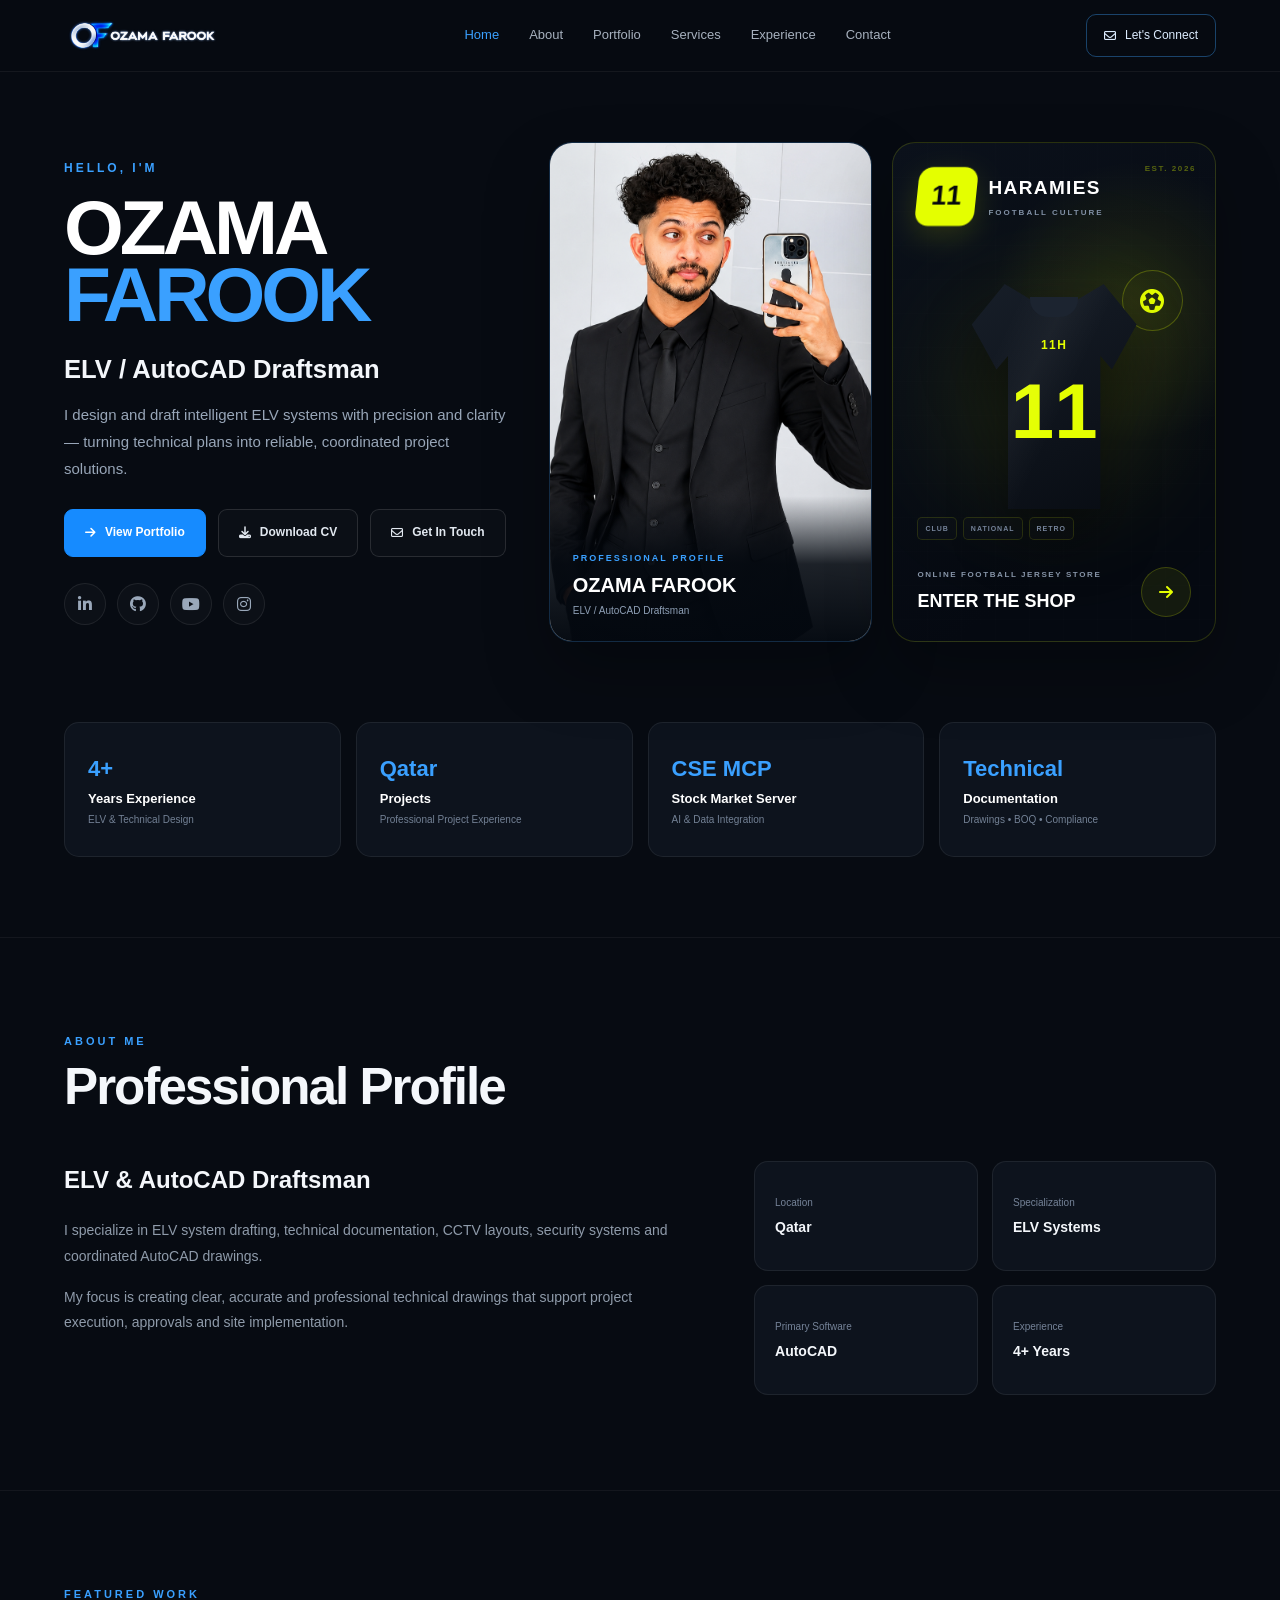
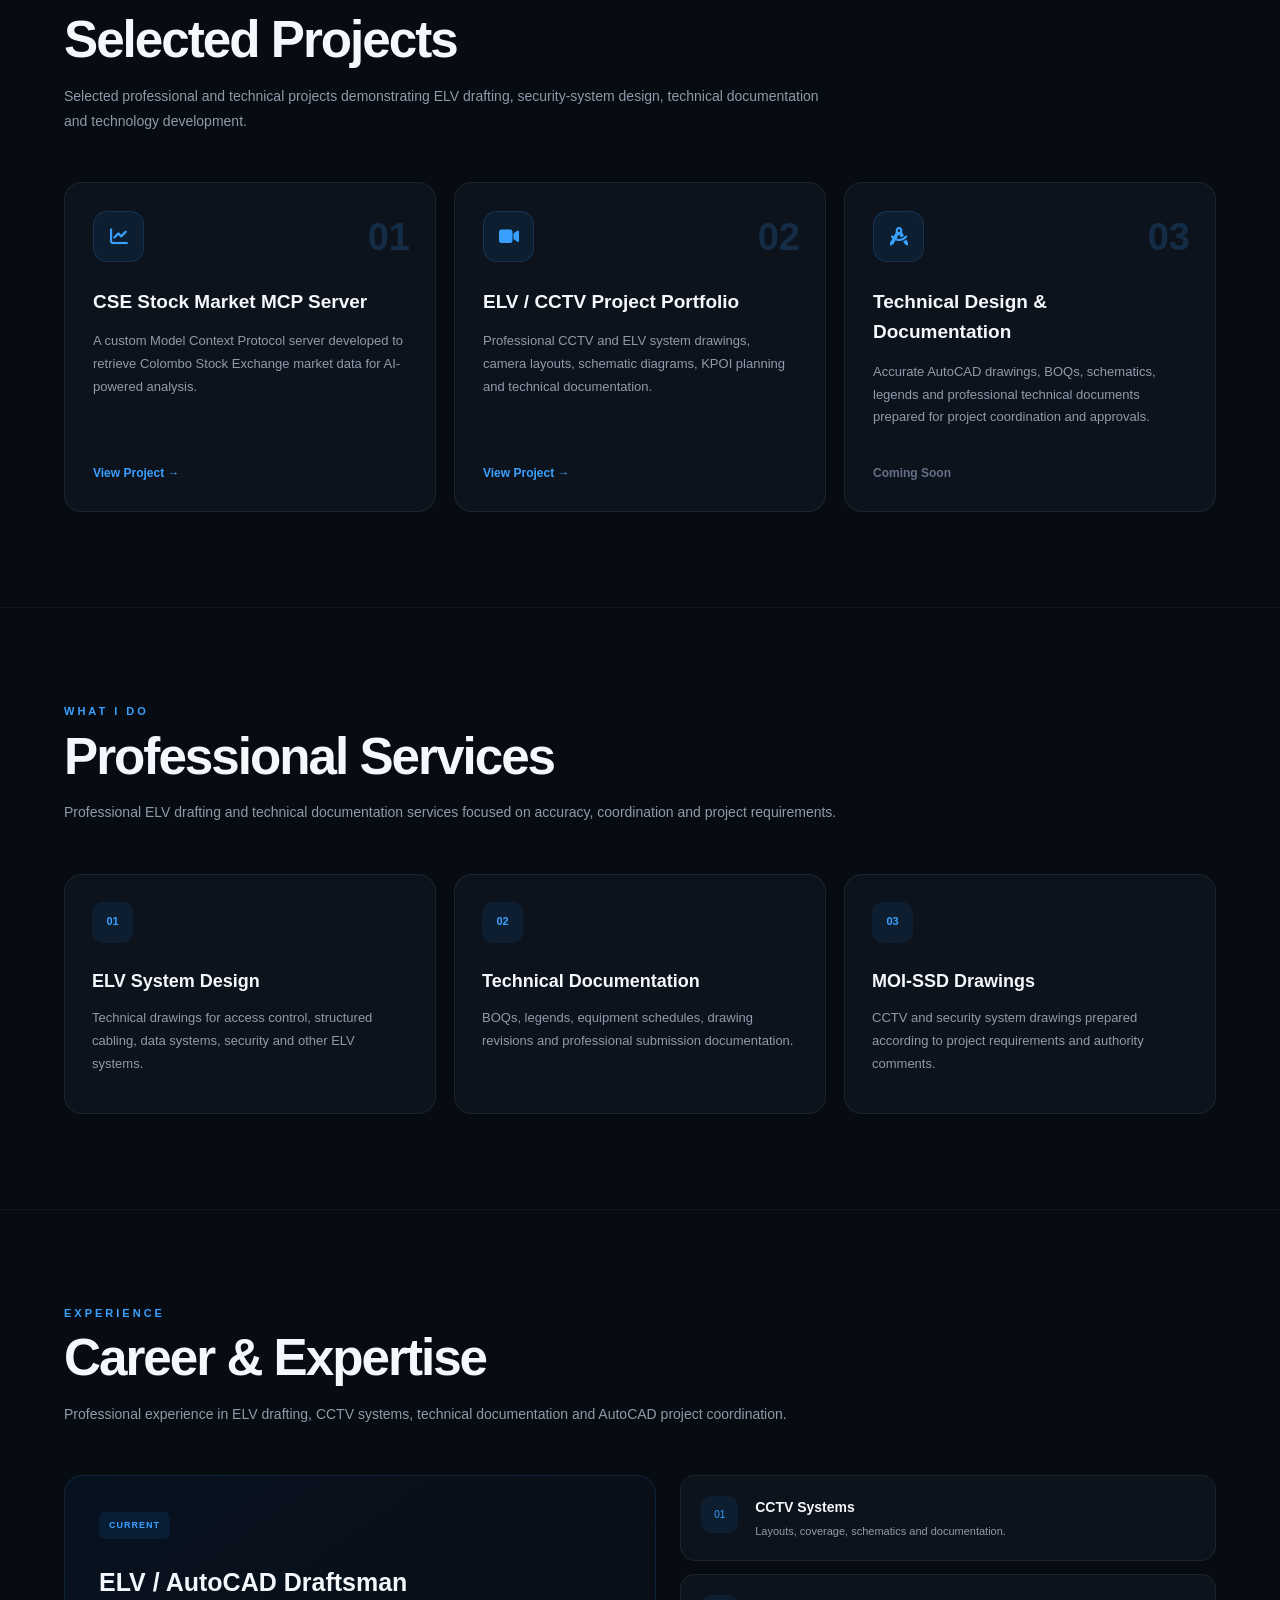
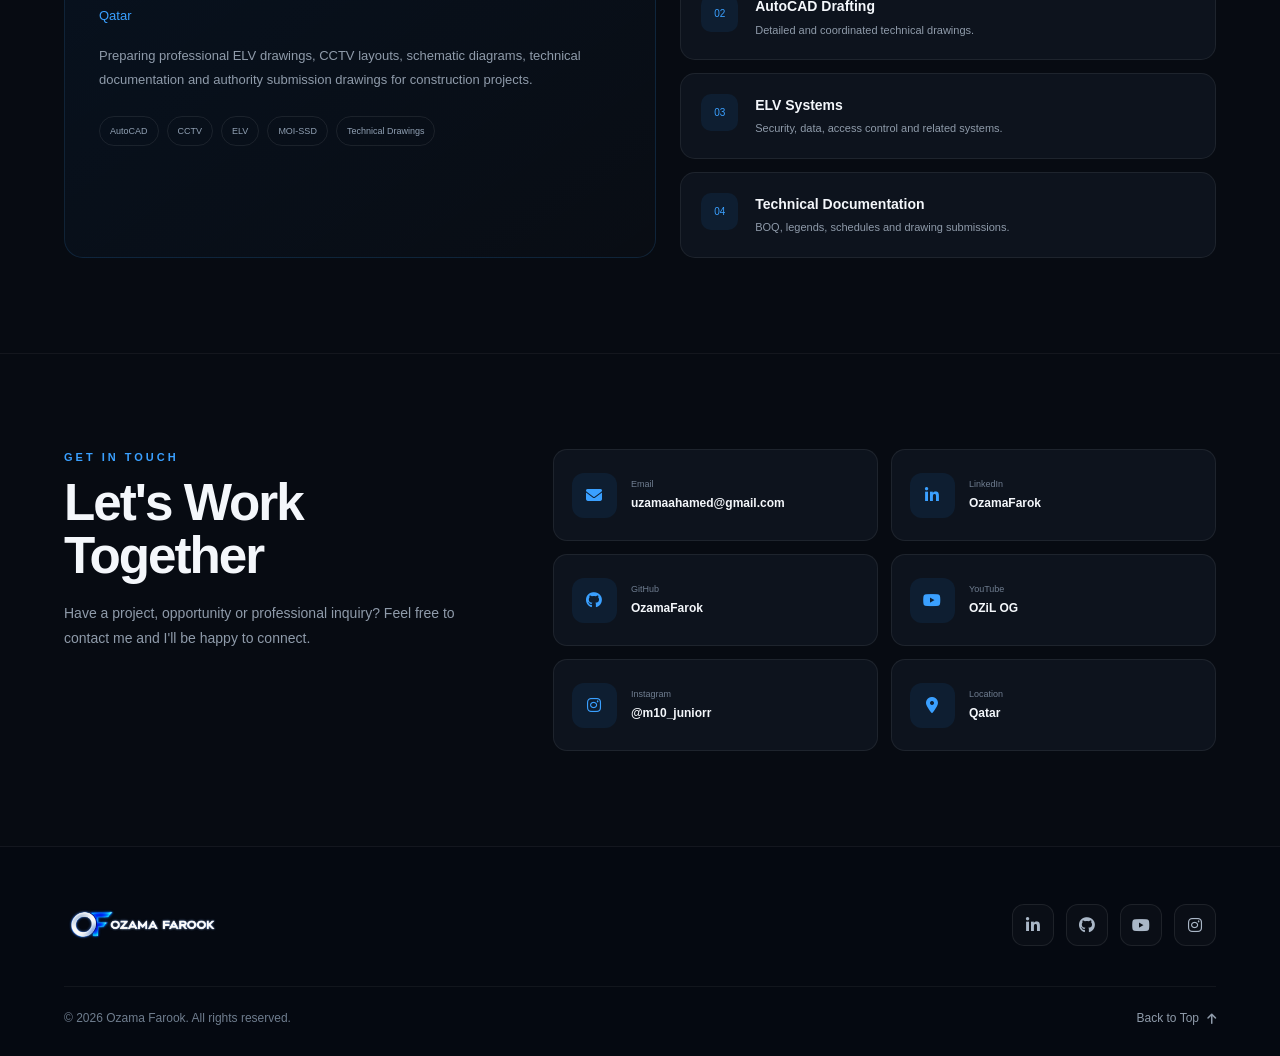
==== index.html @ 7bb88e1c "Update site URL to root domain" ====
<!DOCTYPE html>
<html lang="en">

<head>

    <!-- =====================================================
         BASIC PAGE SETTINGS
         ===================================================== -->

    <meta charset="UTF-8">

    <meta
        name="viewport"
        content="width=device-width, initial-scale=1.0"
    >

    <title>Ozama Farook | ELV & AutoCAD Draftsman</title>


    <!-- =====================================================
         SEO
         ===================================================== -->

    <meta
        name="description"
        content="Official portfolio of Ozama Farook, ELV and AutoCAD Draftsman specializing in ELV systems, CCTV, MOI-SSD drawings, technical drawings, security systems and project documentation."
    >

    <meta
        name="author"
        content="Ozama Farook"
    >

    <meta
        name="robots"
        content="index, follow"
    >

    <meta
        name="theme-color"
        content="#070b12"
    >

    <link
        rel="canonical"
        href="https://ozamafarook.github.io/"
    >


    <!-- =====================================================
         FAVICON
         ===================================================== -->

    <link
        rel="icon"
        type="image/png"
        href="images/ozama-logo.png"
    >


    <!-- =====================================================
         OPEN GRAPH / SOCIAL PREVIEW
         ===================================================== -->

    <meta
        property="og:title"
        content="Ozama Farook | ELV & AutoCAD Draftsman"
    >

    <meta
        property="og:description"
        content="Professional portfolio featuring ELV systems, CCTV, AutoCAD drafting, MOI-SSD drawings, technical documentation and technology projects."
    >

    <meta
        property="og:type"
        content="profile"
    >

    <meta
        property="og:url"
        content="https://ozamafarook.github.io/"
    >

    <meta
        property="og:image"
        content="https://ozamafarook.github.io/images/ozama-profile.png"
    >

    <meta
        property="og:image:alt"
        content="Ozama Farook professional portfolio"
    >

    <meta
        property="og:site_name"
        content="Ozama Farook"
    >

    <meta
        property="og:locale"
        content="en_US"
    >


    <!-- =====================================================
         X / TWITTER PREVIEW
         ===================================================== -->

    <meta
        name="twitter:card"
        content="summary_large_image"
    >

    <meta
        name="twitter:title"
        content="Ozama Farook | ELV & AutoCAD Draftsman"
    >

    <meta
        name="twitter:description"
        content="ELV systems, CCTV, AutoCAD drafting, MOI-SSD drawings, technical documentation and technology projects."
    >

    <meta
        name="twitter:image"
        content="https://ozamafarook.github.io/images/ozama-profile.png"
    >

    <meta
        name="twitter:image:alt"
        content="Ozama Farook professional portfolio"
    >


    <!-- =====================================================
         GOOGLE STRUCTURED DATA
         ===================================================== -->

    <script type="application/ld+json">
    {
        "@context": "https://schema.org",
        "@type": "ProfilePage",
        "@id": "https://ozamafarook.github.io/#profilepage",
        "url": "https://ozamafarook.github.io/",
        "name": "Ozama Farook | ELV & AutoCAD Draftsman",
        "description": "Official professional portfolio of Ozama Farook, an ELV and AutoCAD Draftsman specializing in CCTV systems, ELV drawings, MOI-SSD drawings and technical documentation.",
        "mainEntity": {
            "@type": "Person",
            "@id": "https://ozamafarook.github.io/#ozama-farook",
            "name": "Ozama Farook",
            "url": "https://ozamafarook.github.io/",
            "image": "https://ozamafarook.github.io/images/ozama-profile.png",
            "jobTitle": "ELV / AutoCAD Draftsman",
            "description": "ELV and AutoCAD Draftsman specializing in CCTV systems, ELV drawings, MOI-SSD drawings, AutoCAD drafting and technical documentation.",
            "knowsAbout": [
                "AutoCAD",
                "ELV Systems",
                "CCTV Systems",
                "MOI-SSD Drawings",
                "Technical Documentation",
                "Security System Design",
                "Technical Drawings",
                "BOQ Documentation"
            ],
            "sameAs": [
                "https://www.linkedin.com/in/OzamaFarok",
                "https://github.com/OzamaFarok",
                "https://youtube.com/@m10juniorr",
                "https://www.instagram.com/m10_juniorr/"
            ]
        }
    }
    </script>


    <!-- =====================================================
         FONT AWESOME
         ===================================================== -->

    <link
        rel="stylesheet"
        href="https://cdnjs.cloudflare.com/ajax/libs/font-awesome/6.5.2/css/all.min.css"
    >


    <!-- =====================================================
         MAIN CSS
         ===================================================== -->

    <link
        rel="stylesheet"
        href="style.css"
    >

</head>


<body>


    <!-- =====================================================
         HEADER
         ===================================================== -->

    <header class="header">


        <a
            href="#home"
            class="logo"
            aria-label="Ozama Farook Home"
        >

            <img
                src="images/ozama-logo.png"
                alt="Ozama Farook Logo"
                class="main-logo-image"
            >

        </a>



        <nav
            class="navbar"
            id="navbar"
        >

            <a href="#home">
                Home
            </a>

            <a href="#about">
                About
            </a>

            <a href="#portfolio">
                Portfolio
            </a>

            <a href="#services">
                Services
            </a>

            <a href="#experience">
                Experience
            </a>

            <a href="#contact">
                Contact
            </a>

        </nav>



        <div class="header-actions">


            <a
                href="#contact"
                class="connect-btn"
            >

                <i class="fa-regular fa-envelope"></i>

                Let's Connect

            </a>


            <button
                class="menu-toggle"
                id="menuToggle"
                type="button"
                aria-label="Open Menu"
            >

                <i class="fa-solid fa-bars"></i>

            </button>


        </div>


    </header>



    <!-- =====================================================
         MAIN
         ===================================================== -->

    <main>


        <!-- =====================================================
             HERO
             ===================================================== -->

        <section
            class="hero"
            id="home"
        >


            <div class="hero-content">


                <p class="hero-label">
                    HELLO, I'M
                </p>


                <h1>

                    <span class="first-name">
                        OZAMA
                    </span>

                    <span class="last-name">
                        FAROOK
                    </span>

                </h1>


                <h2>
                    ELV / AutoCAD Draftsman
                </h2>


                <p class="hero-description">

                    I design and draft intelligent ELV systems with
                    precision and clarity — turning technical plans
                    into reliable, coordinated project solutions.

                </p>



                <div class="hero-buttons">


                    <a
                        href="#portfolio"
                        class="primary-btn"
                    >

                        <i class="fa-solid fa-arrow-right"></i>

                        View Portfolio

                    </a>


                    <a
                        href="documents/Ozama-Farook-CV.pdf"
                        class="secondary-btn"
                        download="Ozama-Farook-CV.pdf"
                    >

                        <i class="fa-solid fa-download"></i>

                        Download CV

                    </a>


                    <a
                        href="mailto:uzamaahamed@gmail.com"
                        class="secondary-btn"
                    >

                        <i class="fa-regular fa-envelope"></i>

                        Get In Touch

                    </a>


                </div>



                <div class="social-links">


                    <a
                        href="https://www.linkedin.com/in/OzamaFarok"
                        target="_blank"
                        rel="noopener noreferrer"
                        aria-label="LinkedIn"
                        title="LinkedIn"
                    >

                        <i class="fa-brands fa-linkedin-in"></i>

                    </a>


                    <a
                        href="https://github.com/OzamaFarok"
                        target="_blank"
                        rel="noopener noreferrer"
                        aria-label="GitHub"
                        title="GitHub"
                    >

                        <i class="fa-brands fa-github"></i>

                    </a>


                    <a
                        href="https://youtube.com/@m10juniorr"
                        target="_blank"
                        rel="noopener noreferrer"
                        aria-label="YouTube"
                        title="YouTube"
                    >

                        <i class="fa-brands fa-youtube"></i>

                    </a>


                    <a
                        href="https://www.instagram.com/m10_juniorr/"
                        target="_blank"
                        rel="noopener noreferrer"
                        aria-label="Instagram"
                        title="Instagram"
                    >

                        <i class="fa-brands fa-instagram"></i>

                    </a>


                </div>


            </div>



            <!-- =================================================
                 HERO RIGHT
                 ================================================= -->

            <div class="hero-visual">


                <div class="hero-visual-grid">


                    <!-- ================= PROFILE ================= -->

                    <div class="hero-feature-card profile-feature-card">


                        <div class="hero-image">

                            <img
                                src="images/ozama-profile.png"
                                alt="Ozama Farook - ELV and AutoCAD Draftsman"
                            >

                        </div>


                        <div class="profile-overlay">


                            <span>
                                PROFESSIONAL PROFILE
                            </span>


                            <strong>
                                OZAMA FAROOK
                            </strong>


                            <small>
                                ELV / AutoCAD Draftsman
                            </small>


                        </div>


                    </div>



                    <!-- ================= 11 HARAMIES ================= -->

                    <a
                        href="11-haramies/index.html"
                        class="hero-feature-card shop-feature-card"
                        aria-label="Enter 11 HARAMIES Online Jersey Shop"
                    >


                        <div class="shop-grid-pattern"></div>


                        <div class="shop-corner-text">
                            EST. 2026
                        </div>



                        <div class="shop-card-top">


                            <div class="shop-logo-box">
                                11
                            </div>


                            <div class="shop-brand-name">


                                <strong>
                                    HARAMIES
                                </strong>


                                <small>
                                    FOOTBALL CULTURE
                                </small>


                            </div>


                        </div>



                        <div class="shop-artwork">


                            <div class="shop-glow"></div>


                            <div class="football-orbit">

                                <i class="fa-solid fa-futbol"></i>

                            </div>



                            <div class="shop-jersey-art">


                                <div class="shop-jersey-neck"></div>


                                <div class="shop-jersey-body">


                                    <span class="shop-shirt-brand">
                                        11H
                                    </span>


                                    <strong>
                                        11
                                    </strong>


                                </div>


                            </div>



                            <div class="shop-art-text">


                                <span>
                                    CLUB
                                </span>


                                <span>
                                    NATIONAL
                                </span>


                                <span>
                                    RETRO
                                </span>


                            </div>


                        </div>



                        <div class="shop-card-bottom">


                            <div>


                                <span>
                                    ONLINE FOOTBALL JERSEY STORE
                                </span>


                                <strong>
                                    ENTER THE SHOP
                                </strong>


                            </div>



                            <div class="shop-arrow">

                                <i class="fa-solid fa-arrow-right"></i>

                            </div>


                        </div>


                    </a>


                </div>


            </div>


        </section>



        <!-- =====================================================
             HIGHLIGHTS
             ===================================================== -->

        <section class="highlights">


            <div class="highlight-card">

                <strong>
                    4+
                </strong>

                <span>
                    Years Experience
                </span>

                <small>
                    ELV & Technical Design
                </small>

            </div>



            <div class="highlight-card">

                <strong>
                    Qatar
                </strong>

                <span>
                    Projects
                </span>

                <small>
                    Professional Project Experience
                </small>

            </div>



            <div class="highlight-card">

                <strong>
                    CSE MCP
                </strong>

                <span>
                    Stock Market Server
                </span>

                <small>
                    AI & Data Integration
                </small>

            </div>



            <div class="highlight-card">

                <strong>
                    Technical
                </strong>

                <span>
                    Documentation
                </span>

                <small>
                    Drawings • BOQ • Compliance
                </small>

            </div>


        </section>



        <!-- =====================================================
             ABOUT
             ===================================================== -->

        <section
            class="section about-section"
            id="about"
        >


            <div class="section-heading">


                <p class="section-label">
                    ABOUT ME
                </p>


                <h2>
                    Professional Profile
                </h2>


            </div>



            <div class="about-grid">


                <div class="about-text">


                    <h3>
                        ELV & AutoCAD Draftsman
                    </h3>


                    <p>

                        I specialize in ELV system drafting,
                        technical documentation, CCTV layouts,
                        security systems and coordinated AutoCAD drawings.

                    </p>


                    <p>

                        My focus is creating clear, accurate and
                        professional technical drawings that support
                        project execution, approvals and site implementation.

                    </p>


                </div>



                <div class="about-details">


                    <div class="about-item">

                        <span>
                            Location
                        </span>

                        <strong>
                            Qatar
                        </strong>

                    </div>



                    <div class="about-item">

                        <span>
                            Specialization
                        </span>

                        <strong>
                            ELV Systems
                        </strong>

                    </div>



                    <div class="about-item">

                        <span>
                            Primary Software
                        </span>

                        <strong>
                            AutoCAD
                        </strong>

                    </div>



                    <div class="about-item">

                        <span>
                            Experience
                        </span>

                        <strong>
                            4+ Years
                        </strong>

                    </div>


                </div>


            </div>


        </section>



        <!-- =====================================================
             PORTFOLIO
             ===================================================== -->

        <section
            class="section portfolio-section"
            id="portfolio"
        >


            <div class="section-heading">


                <p class="section-label">
                    FEATURED WORK
                </p>


                <h2>
                    Selected Projects
                </h2>


                <p class="section-description">

                    Selected professional and technical projects
                    demonstrating ELV drafting, security-system design,
                    technical documentation and technology development.

                </p>


            </div>



            <div class="project-grid">


                <!-- ================= PROJECT 01 ================= -->

                <article class="project-card">


                    <div class="project-number">
                        01
                    </div>


                    <div class="project-icon">

                        <i class="fa-solid fa-chart-line"></i>

                    </div>


                    <h3>
                        CSE Stock Market MCP Server
                    </h3>


                    <p>

                        A custom Model Context Protocol server
                        developed to retrieve Colombo Stock Exchange
                        market data for AI-powered analysis.

                    </p>


                    <a
                        href="projects/cse-mcp.html"
                        class="project-link"
                    >

                        View Project →

                    </a>


                </article>



                <!-- ================= PROJECT 02 ================= -->

                <article class="project-card">


                    <div class="project-number">
                        02
                    </div>


                    <div class="project-icon">

                        <i class="fa-solid fa-video"></i>

                    </div>


                    <h3>
                        ELV / CCTV Project Portfolio
                    </h3>


                    <p>

                        Professional CCTV and ELV system drawings,
                        camera layouts, schematic diagrams,
                        KPOI planning and technical documentation.

                    </p>


                    <a
                        href="projects/elv-cctv.html"
                        class="project-link"
                    >

                        View Project →

                    </a>


                </article>



                <!-- ================= PROJECT 03 ================= -->

                <article class="project-card">


                    <div class="project-number">
                        03
                    </div>


                    <div class="project-icon">

                        <i class="fa-solid fa-compass-drafting"></i>

                    </div>


                    <h3>
                        Technical Design & Documentation
                    </h3>


                    <p>

                        Accurate AutoCAD drawings, BOQs, schematics,
                        legends and professional technical documents
                        prepared for project coordination and approvals.

                    </p>


                    <span
                        class="project-link project-link-disabled"
                    >

                        Coming Soon

                    </span>


                </article>


            </div>


        </section>



        <!-- =====================================================
             SERVICES
             ===================================================== -->

        <section
            class="section services-section"
            id="services"
        >


            <div class="section-heading">


                <p class="section-label">
                    WHAT I DO
                </p>


                <h2>
                    Professional Services
                </h2>


                <p class="section-description">

                    Professional ELV drafting and technical documentation
                    services focused on accuracy, coordination and
                    project requirements.

                </p>


            </div>



            <div class="services-grid">


                <div class="service-card">


                    <div class="service-number">
                        01
                    </div>


                    <h3>
                        ELV System Design
                    </h3>


                    <p>

                        Technical drawings for access control,
                        structured cabling, data systems,
                        security and other ELV systems.

                    </p>


                </div>



                <div class="service-card">


                    <div class="service-number">
                        02
                    </div>


                    <h3>
                        Technical Documentation
                    </h3>


                    <p>

                        BOQs, legends, equipment schedules,
                        drawing revisions and professional
                        submission documentation.

                    </p>


                </div>



                <div class="service-card">


                    <div class="service-number">
                        03
                    </div>


                    <h3>
                        MOI-SSD Drawings
                    </h3>


                    <p>

                        CCTV and security system drawings prepared
                        according to project requirements and
                        authority comments.

                    </p>


                </div>


            </div>


        </section>



        <!-- =====================================================
             EXPERIENCE
             ===================================================== -->

        <section
            class="section experience-section"
            id="experience"
        >


            <div class="section-heading">


                <p class="section-label">
                    EXPERIENCE
                </p>


                <h2>
                    Career & Expertise
                </h2>


                <p class="section-description">

                    Professional experience in ELV drafting,
                    CCTV systems, technical documentation
                    and AutoCAD project coordination.

                </p>


            </div>



            <div class="experience-grid">


                <div class="experience-main">


                    <div class="experience-card">


                        <span class="experience-year">
                            CURRENT
                        </span>


                        <h3>
                            ELV / AutoCAD Draftsman
                        </h3>


                        <h4>
                            Qatar
                        </h4>


                        <p>

                            Preparing professional ELV drawings,
                            CCTV layouts, schematic diagrams,
                            technical documentation and authority
                            submission drawings for construction projects.

                        </p>



                        <div class="experience-tags">


                            <span>
                                AutoCAD
                            </span>


                            <span>
                                CCTV
                            </span>


                            <span>
                                ELV
                            </span>


                            <span>
                                MOI-SSD
                            </span>


                            <span>
                                Technical Drawings
                            </span>


                        </div>


                    </div>


                </div>



                <div class="expertise-panel">


                    <div class="expertise-item">


                        <span>
                            01
                        </span>


                        <div>


                            <h3>
                                CCTV Systems
                            </h3>


                            <p>
                                Layouts, coverage, schematics and documentation.
                            </p>


                        </div>


                    </div>



                    <div class="expertise-item">


                        <span>
                            02
                        </span>


                        <div>


                            <h3>
                                AutoCAD Drafting
                            </h3>


                            <p>
                                Detailed and coordinated technical drawings.
                            </p>


                        </div>


                    </div>



                    <div class="expertise-item">


                        <span>
                            03
                        </span>


                        <div>


                            <h3>
                                ELV Systems
                            </h3>


                            <p>
                                Security, data, access control and related systems.
                            </p>


                        </div>


                    </div>



                    <div class="expertise-item">


                        <span>
                            04
                        </span>


                        <div>


                            <h3>
                                Technical Documentation
                            </h3>


                            <p>
                                BOQ, legends, schedules and drawing submissions.
                            </p>


                        </div>


                    </div>


                </div>


            </div>


        </section>



        <!-- =====================================================
             CONTACT
             ===================================================== -->

        <section
            class="section contact-section"
            id="contact"
        >


            <div class="contact-wrap">


                <div class="contact-text">


                    <p class="section-label">
                        GET IN TOUCH
                    </p>


                    <h2>
                        Let's Work Together
                    </h2>


                    <p>

                        Have a project, opportunity or professional inquiry?
                        Feel free to contact me and I'll be happy to connect.

                    </p>


                </div>



                <div class="contact-cards">


                    <!-- EMAIL -->

                    <a
                        href="mailto:uzamaahamed@gmail.com"
                        class="contact-card"
                    >


                        <div class="contact-icon">

                            <i class="fa-solid fa-envelope"></i>

                        </div>


                        <div class="contact-info">


                            <span>
                                Email
                            </span>


                            <strong>
                                uzamaahamed@gmail.com
                            </strong>


                        </div>


                    </a>



                    <!-- LINKEDIN -->

                    <a
                        href="https://www.linkedin.com/in/OzamaFarok"
                        target="_blank"
                        rel="noopener noreferrer"
                        class="contact-card"
                    >


                        <div class="contact-icon">

                            <i class="fa-brands fa-linkedin-in"></i>

                        </div>


                        <div class="contact-info">


                            <span>
                                LinkedIn
                            </span>


                            <strong>
                                OzamaFarok
                            </strong>


                        </div>


                    </a>



                    <!-- GITHUB -->

                    <a
                        href="https://github.com/OzamaFarok"
                        target="_blank"
                        rel="noopener noreferrer"
                        class="contact-card"
                    >


                        <div class="contact-icon">

                            <i class="fa-brands fa-github"></i>

                        </div>


                        <div class="contact-info">


                            <span>
                                GitHub
                            </span>


                            <strong>
                                OzamaFarok
                            </strong>


                        </div>


                    </a>



                    <!-- YOUTUBE -->

                    <a
                        href="https://youtube.com/@m10juniorr"
                        target="_blank"
                        rel="noopener noreferrer"
                        class="contact-card"
                    >


                        <div class="contact-icon">

                            <i class="fa-brands fa-youtube"></i>

                        </div>


                        <div class="contact-info">


                            <span>
                                YouTube
                            </span>


                            <strong>
                                OZiL OG
                            </strong>


                        </div>


                    </a>



                    <!-- INSTAGRAM -->

                    <a
                        href="https://www.instagram.com/m10_juniorr/"
                        target="_blank"
                        rel="noopener noreferrer"
                        class="contact-card"
                    >


                        <div class="contact-icon">

                            <i class="fa-brands fa-instagram"></i>

                        </div>


                        <div class="contact-info">


                            <span>
                                Instagram
                            </span>


                            <strong>
                                @m10_juniorr
                            </strong>


                        </div>


                    </a>



                    <!-- LOCATION -->

                    <div class="contact-card">


                        <div class="contact-icon">

                            <i class="fa-solid fa-location-dot"></i>

                        </div>


                        <div class="contact-info">


                            <span>
                                Location
                            </span>


                            <strong>
                                Qatar
                            </strong>


                        </div>


                    </div>


                </div>


            </div>


        </section>


    </main>



    <!-- =====================================================
         FOOTER
         ===================================================== -->

    <footer class="footer">


        <div class="footer-container">


            <a
                href="#home"
                class="footer-logo"
                aria-label="Ozama Farook Home"
            >

                <img
                    src="images/ozama-logo.png"
                    alt="Ozama Farook Logo"
                    class="footer-logo-image"
                >

            </a>



            <div class="footer-socials">


                <a
                    href="https://www.linkedin.com/in/OzamaFarok"
                    target="_blank"
                    rel="noopener noreferrer"
                    aria-label="LinkedIn"
                >

                    <i class="fa-brands fa-linkedin-in"></i>

                </a>


                <a
                    href="https://github.com/OzamaFarok"
                    target="_blank"
                    rel="noopener noreferrer"
                    aria-label="GitHub"
                >

                    <i class="fa-brands fa-github"></i>

                </a>


                <a
                    href="https://youtube.com/@m10juniorr"
                    target="_blank"
                    rel="noopener noreferrer"
                    aria-label="YouTube"
                >

                    <i class="fa-brands fa-youtube"></i>

                </a>


                <a
                    href="https://www.instagram.com/m10_juniorr/"
                    target="_blank"
                    rel="noopener noreferrer"
                    aria-label="Instagram"
                >

                    <i class="fa-brands fa-instagram"></i>

                </a>


            </div>


        </div>



        <div class="footer-bottom">


            <p>
                © 2026 Ozama Farook. All rights reserved.
            </p>


            <a href="#home">

                Back to Top

                <i class="fa-solid fa-arrow-up"></i>

            </a>


        </div>


    </footer>



    <!-- =====================================================
         JAVASCRIPT
         ===================================================== -->

    <script src="script.js"></script>


</body>

</html>
---- style.css ----
/* =========================================================
   OZAMA FAROOK
   PROFESSIONAL PORTFOLIO
   FINAL POLISHED STYLESHEET
   ========================================================= */


/* ================= ROOT ================= */

:root {
    --bg-main: #070b12;
    --bg-secondary: #090e16;
    --bg-card: #0d131d;

    --blue: #168bff;
    --blue-light: #3aa0ff;
    --blue-soft: rgba(22, 139, 255, 0.10);

    --white: #ffffff;

    --text-main: #f4f7fb;
    --text-muted: #8f9baa;
    --text-soft: #7f8c9c;

    --border: rgba(255, 255, 255, 0.07);
    --border-blue: rgba(58, 160, 255, 0.28);

    --page-padding: clamp(24px, 5vw, 90px);

    --max-width: 1600px;
}


/* ================= RESET ================= */

* {
    margin: 0;
    padding: 0;
    box-sizing: border-box;
}

html {
    scroll-behavior: smooth;
}

body {
    margin: 0;

    overflow-x: hidden;

    background: var(--bg-main);

    color: var(--text-main);

    font-family:
        Arial,
        Helvetica,
        sans-serif;

    line-height: 1.6;
}

a {
    color: inherit;
    text-decoration: none;
}

button {
    font: inherit;
}


/* =========================================================
   HEADER
   ========================================================= */

.header {
    width: 100%;
    min-height: 72px;

    padding:
        0
        var(--page-padding);

    position: sticky;
    top: 0;

    z-index: 1000;

    display: flex;
    align-items: center;
    justify-content: space-between;

    gap: 30px;

    background:
        rgba(7, 11, 18, 0.96);

    backdrop-filter:
        blur(14px);

    border-bottom:
        1px solid
        rgba(255, 255, 255, 0.06);
}


/* =========================================================
   PERSONAL LOGO
   ========================================================= */

.logo {
    display: flex;
    align-items: center;

    flex-shrink: 0;
}

.main-logo-image {
    width: 205px;
    height: 52px;

    display: block;

    object-fit: contain;
    object-position: left center;
}


/* ================= NAVIGATION ================= */

.navbar {
    display: flex;
    align-items: center;

    gap: 30px;
}

.navbar a {
    color: #a7b1bf;

    font-size: 13px;
    font-weight: 500;

    transition: 0.25s ease;
}

.navbar a:hover {
    color: var(--blue-light);
}


/* ================= HEADER ACTIONS ================= */

.header-actions {
    display: flex;
    align-items: center;

    gap: 12px;
}

.connect-btn {
    min-height: 43px;

    padding:
        0
        17px;

    display: inline-flex;
    align-items: center;
    justify-content: center;

    gap: 9px;

    border:
        1px solid
        rgba(58, 160, 255, 0.38);

    border-radius: 10px;

    color: #dcecff;

    font-size: 12px;

    transition: 0.25s ease;
}

.connect-btn:hover {
    background:
        rgba(22, 139, 255, 0.10);

    border-color:
        var(--blue-light);
}


/* ================= MOBILE MENU ================= */

.menu-toggle {
    display: none;

    width: 44px;
    height: 44px;

    border-radius: 10px;

    border:
        1px solid
        rgba(58, 160, 255, 0.35);

    background:
        rgba(255, 255, 255, 0.03);

    color: white;

    font-size: 18px;

    cursor: pointer;
}


/* =========================================================
   HERO
   ========================================================= */

.hero {
    width: 100%;
    max-width: var(--max-width);

    min-height: 690px;

    margin: 0 auto;

    padding:
        52px
        var(--page-padding)
        62px;

    display: grid;

    grid-template-columns:
        minmax(430px, 0.82fr)
        minmax(650px, 1.18fr);

    gap: 55px;

    align-items: center;
}


/* ================= HERO LEFT ================= */

.hero-content {
    min-width: 0;
}

.hero-label {
    margin-bottom: 15px;

    color: var(--blue-light);

    font-size: 12px;
    font-weight: 700;

    letter-spacing: 3px;
}

.hero h1 {
    margin-bottom: 25px;

    font-size:
        clamp(
            64px,
            6vw,
            105px
        );

    font-weight: 700;

    line-height: 0.88;

    letter-spacing: -4px;
}

.hero h1 span {
    display: block;
}

.first-name {
    color: white;
}

.last-name {
    color: var(--blue-light);
}

.hero-content h2 {
    margin-bottom: 16px;

    font-size:
        clamp(
            22px,
            2vw,
            29px
        );

    line-height: 1.2;
}

.hero-description {
    max-width: 650px;

    margin-bottom: 27px;

    color: #98a6b8;

    font-size: 15px;

    line-height: 1.8;
}


/* ================= HERO BUTTONS ================= */

.hero-buttons {
    display: flex;
    flex-wrap: wrap;

    gap: 12px;

    margin-bottom: 26px;
}

.primary-btn,
.secondary-btn {
    min-height: 48px;

    padding:
        0
        20px;

    display: inline-flex;
    align-items: center;
    justify-content: center;

    gap: 9px;

    border-radius: 9px;

    font-size: 12px;
    font-weight: 700;

    transition: 0.25s ease;
}

.primary-btn {
    background: var(--blue);

    color: white;

    border:
        1px solid
        var(--blue);
}

.primary-btn:hover {
    background: #087df0;

    transform:
        translateY(-2px);
}

.secondary-btn {
    border:
        1px solid
        rgba(255, 255, 255, 0.12);

    background:
        rgba(255, 255, 255, 0.02);

    color: #e2e8f0;
}

.secondary-btn:hover {
    border-color:
        var(--border-blue);

    color:
        var(--blue-light);

    transform:
        translateY(-2px);
}


/* ================= SOCIAL LINKS ================= */

.social-links {
    display: flex;

    gap: 11px;
}

.social-links a {
    width: 42px;
    height: 42px;

    display: grid;
    place-items: center;

    border-radius: 50%;

    border:
        1px solid
        rgba(255, 255, 255, 0.08);

    background:
        rgba(255, 255, 255, 0.025);

    color: #9aa8ba;

    transition: 0.25s ease;
}

.social-links a:hover {
    color: white;

    border-color:
        rgba(58, 160, 255, 0.38);

    background:
        rgba(22, 139, 255, 0.10);

    transform:
        translateY(-2px);
}


/* =========================================================
   HERO RIGHT SIDE
   ========================================================= */

.hero-visual {
    width: 100%;

    min-width: 0;

    display: flex;
    align-items: center;
    justify-content: center;
}

.hero-visual-grid {
    width: 100%;

    display: grid;

    grid-template-columns:
        repeat(
            2,
            minmax(0, 1fr)
        );

    gap: 20px;
}


/* =========================================================
   EQUAL HERO CARDS
   ========================================================= */

.hero-feature-card {
    width: 100%;
    height: 530px;

    position: relative;

    overflow: hidden;

    border-radius: 23px;

    border:
        1px solid
        rgba(58, 160, 255, 0.18);

    background: #0a1019;

    box-shadow:
        0 30px 65px
        rgba(0, 0, 0, 0.28);
}


/* =========================================================
   PROFILE CARD
   ========================================================= */

.profile-feature-card {
    background: #0b111b;
}

.hero-image {
    width: 100%;
    height: 100%;
}

.hero-image img {
    width: 100%;
    height: 100%;

    display: block;

    object-fit: cover;
    object-position: center top;
}


/* ================= PROFILE OVERLAY ================= */

.profile-overlay {
    position: absolute;

    left: 0;
    right: 0;
    bottom: 0;

    padding:
        55px
        23px
        22px;

    background:
        linear-gradient(
            180deg,
            transparent,
            rgba(3, 8, 15, 0.88) 47%,
            rgba(3, 8, 15, 0.98)
        );
}

.profile-overlay span {
    display: block;

    margin-bottom: 4px;

    color: var(--blue-light);

    font-size: 9px;
    font-weight: 700;

    letter-spacing: 2px;
}

.profile-overlay strong {
    display: block;

    color: white;

    font-size: 20px;
}

.profile-overlay small {
    display: block;

    margin-top: 2px;

    color: #8fa0b6;

    font-size: 10px;
}


/* =========================================================
   11 HARAMIES CARD
   ========================================================= */

.shop-feature-card {
    padding: 24px;

    display: flex;
    flex-direction: column;
    justify-content: space-between;

    isolation: isolate;

    color: white;

    background:

        radial-gradient(
            circle
            at 75% 32%,
            rgba(228, 255, 0, 0.11),
            transparent 34%
        ),

        linear-gradient(
            145deg,
            #0b111b,
            #050911 75%
        );

    border-color:
        rgba(228, 255, 0, 0.16);

    transition:
        transform 0.35s ease,
        border-color 0.35s ease,
        box-shadow 0.35s ease;
}

.shop-feature-card:hover {
    transform:
        translateY(-5px);

    border-color:
        rgba(228, 255, 0, 0.40);

    box-shadow:
        0 35px 80px
        rgba(0, 0, 0, 0.35),
        0 0 45px
        rgba(228, 255, 0, 0.04);
}


/* ================= SHOP GRID ================= */

.shop-grid-pattern {
    position: absolute;

    inset: 0;

    z-index: -2;

    opacity: 0.20;

    background-image:

        linear-gradient(
            rgba(255, 255, 255, 0.04)
            1px,
            transparent 1px
        ),

        linear-gradient(
            90deg,
            rgba(255, 255, 255, 0.04)
            1px,
            transparent 1px
        );

    background-size:
        34px 34px;
}

.shop-corner-text {
    position: absolute;

    right: 19px;
    top: 20px;

    color:
        rgba(228, 255, 0, 0.36);

    font-size: 8px;
    font-weight: 800;

    letter-spacing: 1.6px;
}


/* ================= SHOP BRAND ================= */

.shop-card-top {
    position: relative;

    z-index: 3;

    display: flex;
    align-items: center;

    gap: 12px;
}

.shop-logo-box {
    width: 59px;
    height: 59px;

    flex-shrink: 0;

    display: grid;
    place-items: center;

    border-radius: 14px;

    background: #e4ff00;

    color: #05070d;

    font-size: 27px;
    font-weight: 900;

    transform:
        skew(-6deg);

    box-shadow:
        0 10px 30px
        rgba(228, 255, 0, 0.15);
}

.shop-brand-name strong {
    display: block;

    color: white;

    font-size: 19px;
    font-weight: 800;

    letter-spacing: 1.4px;
}

.shop-brand-name small {
    display: block;

    margin-top: 3px;

    color: #8190a5;

    font-size: 8px;
    font-weight: 700;

    letter-spacing: 2px;
}


/* ================= SHOP ARTWORK ================= */

.shop-artwork {
    flex: 1;

    position: relative;

    display: flex;
    align-items: center;
    justify-content: center;

    min-height: 0;
}

.shop-glow {
    width: 215px;
    height: 215px;

    position: absolute;

    border-radius: 50%;

    background:
        rgba(228, 255, 0, 0.10);

    filter:
        blur(60px);
}


/* ================= FOOTBALL ================= */

.football-orbit {
    width: 61px;
    height: 61px;

    position: absolute;

    top: 13%;
    right: 3%;

    display: grid;
    place-items: center;

    border-radius: 50%;

    border:
        1px solid
        rgba(228, 255, 0, 0.25);

    color: #e4ff00;

    background:
        rgba(228, 255, 0, 0.025);

    font-size: 24px;

    animation:
        footballFloat
        4s ease-in-out
        infinite;
}

@keyframes footballFloat {

    0%,
    100% {
        transform:
            translateY(0)
            rotate(0deg);
    }

    50% {
        transform:
            translateY(-8px)
            rotate(14deg);
    }

}


/* ================= SHOP JERSEY ================= */

.shop-jersey-art {
    width: 185px;
    height: 250px;

    position: relative;

    filter:
        drop-shadow(
            0 28px 28px
            rgba(0, 0, 0, 0.45)
        );
}

.shop-jersey-neck {
    width: 48px;
    height: 20px;

    position: absolute;

    top: 13px;
    left: 50%;

    transform:
        translateX(-50%);

    z-index: 4;

    border-radius:
        0 0 18px 18px;

    background: #1c2430;
}

.shop-jersey-body {
    position: absolute;

    inset: 0;

    display: flex;
    align-items: center;
    justify-content: center;

    clip-path:
        polygon(
            20% 0,
            36% 7%,
            64% 7%,
            80% 0,
            100% 18%,
            85% 38%,
            78% 32%,
            78% 100%,
            22% 100%,
            22% 32%,
            15% 38%,
            0 18%
        );

    background:
        linear-gradient(
            150deg,
            #171e28,
            #080c13
        );
}

.shop-jersey-body::before {
    content: "";

    position: absolute;

    inset: 0;

    background:
        linear-gradient(
            115deg,
            transparent 20%,
            rgba(255, 255, 255, 0.04),
            transparent 55%
        );
}

.shop-shirt-brand {
    position: absolute;

    top: 52px;
    left: 50%;

    transform:
        translateX(-50%);

    color: #e4ff00;

    font-size: 12px;
    font-weight: 800;

    letter-spacing: 1.5px;
}

.shop-jersey-body strong {
    margin-top: 28px;

    color: #e4ff00;

    font-size: 91px;
    font-weight: 900;

    line-height: 1;
}


/* ================= SHOP TAGS ================= */

.shop-art-text {
    position: absolute;

    left: 0;
    bottom: 8%;

    display: flex;

    gap: 6px;
}

.shop-art-text span {
    padding:
        5px 7px;

    border:
        1px solid
        rgba(228, 255, 0, 0.13);

    border-radius: 5px;

    color: #758399;

    background:
        rgba(255, 255, 255, 0.015);

    font-size: 7px;
    font-weight: 700;

    letter-spacing: 1px;
}


/* ================= SHOP BOTTOM ================= */

.shop-card-bottom {
    position: relative;

    z-index: 3;

    display: flex;
    align-items: center;
    justify-content: space-between;

    gap: 14px;
}

.shop-card-bottom span {
    display: block;

    margin-bottom: 5px;

    color: #8795a8;

    font-size: 8px;
    font-weight: 700;

    letter-spacing: 1.6px;
}

.shop-card-bottom strong {
    display: block;

    color: white;

    font-size: 18px;
    font-weight: 800;
}

.shop-arrow {
    width: 50px;
    height: 50px;

    flex-shrink: 0;

    display: grid;
    place-items: center;

    border-radius: 50%;

    border:
        1px solid
        rgba(228, 255, 0, 0.20);

    background:
        rgba(228, 255, 0, 0.07);

    color: #e4ff00;

    transition: 0.3s ease;
}

.shop-feature-card:hover
.shop-arrow {
    background: #e4ff00;

    color: #05070d;

    transform:
        translateX(3px);
}


/* =========================================================
   HIGHLIGHTS
   ========================================================= */

.highlights {
    width: 100%;
    max-width: var(--max-width);

    margin: 0 auto;

    padding:
        0
        var(--page-padding)
        80px;

    display: grid;

    grid-template-columns:
        repeat(
            4,
            minmax(0, 1fr)
        );

    gap: 15px;
}

.highlight-card {
    min-height: 135px;

    padding: 23px;

    display: flex;
    flex-direction: column;

    justify-content: center;

    border-radius: 15px;

    background:
        var(--bg-card);

    border:
        1px solid
        var(--border);
}

.highlight-card strong {
    margin-bottom: 3px;

    color:
        var(--blue-light);

    font-size: 22px;
}

.highlight-card span {
    color: white;

    font-size: 13px;
    font-weight: 600;
}

.highlight-card small {
    margin-top: 3px;

    color: #738195;

    font-size: 10px;
}


/* =========================================================
   GENERAL SECTIONS
   ========================================================= */

.section {
    width: 100%;
    max-width: var(--max-width);

    margin: 0 auto;

    padding:
        95px
        var(--page-padding);

    border-top:
        1px solid
        rgba(255, 255, 255, 0.05);
}

.section-heading {
    max-width: 780px;

    margin-bottom: 48px;
}

.section-label {
    margin-bottom: 9px;

    color:
        var(--blue-light);

    font-size: 11px;
    font-weight: 700;

    letter-spacing: 3px;
}

.section-heading h2,
.contact-text h2 {
    font-size:
        clamp(
            38px,
            4vw,
            58px
        );

    line-height: 1.05;

    letter-spacing: -2px;
}

.section-description {
    margin-top: 17px;

    color:
        var(--text-muted);

    font-size: 14px;

    line-height: 1.8;
}


/* =========================================================
   ABOUT
   ========================================================= */

.about-grid {
    display: grid;

    grid-template-columns:
        minmax(0, 1.15fr)
        minmax(320px, 0.85fr);

    gap: 65px;
}

.about-text h3 {
    margin-bottom: 18px;

    font-size: 24px;
}

.about-text p {
    max-width: 700px;

    margin-bottom: 15px;

    color:
        var(--text-muted);

    font-size: 14px;

    line-height: 1.85;
}

.about-details {
    display: grid;

    grid-template-columns:
        repeat(
            2,
            minmax(0, 1fr)
        );

    gap: 14px;
}

.about-item {
    min-height: 110px;

    padding: 20px;

    display: flex;
    flex-direction: column;

    justify-content: center;

    border-radius: 14px;

    background:
        var(--bg-card);

    border:
        1px solid
        var(--border);
}

.about-item span {
    margin-bottom: 5px;

    color: #758398;

    font-size: 10px;
}

.about-item strong {
    font-size: 14px;
}


/* =========================================================
   PROJECTS
   ========================================================= */

.project-grid {
    display: grid;

    grid-template-columns:
        repeat(
            3,
            minmax(0, 1fr)
        );

    gap: 18px;
}

.project-card {
    min-height: 330px;

    padding: 28px;

    display: flex;
    flex-direction: column;

    position: relative;

    border-radius: 18px;

    background:
        var(--bg-card);

    border:
        1px solid
        var(--border);

    transition: 0.3s ease;
}

.project-card:hover {
    transform:
        translateY(-5px);

    border-color:
        rgba(58, 160, 255, 0.30);
}

.project-number {
    position: absolute;

    top: 24px;
    right: 25px;

    color:
        rgba(58, 160, 255, 0.18);

    font-size: 38px;
    font-weight: 800;
}

.project-icon {
    width: 51px;
    height: 51px;

    margin-bottom: 25px;

    display: grid;
    place-items: center;

    border-radius: 14px;

    background:
        rgba(22, 139, 255, 0.09);

    border:
        1px solid
        rgba(58, 160, 255, 0.16);

    color:
        var(--blue-light);

    font-size: 18px;
}

.project-card h3 {
    max-width: 310px;

    margin-bottom: 13px;

    font-size: 19px;
}

.project-card p {
    margin-bottom: 25px;

    color:
        var(--text-muted);

    font-size: 13px;

    line-height: 1.75;
}

.project-link {
    margin-top: auto;

    color:
        var(--blue-light);

    font-size: 12px;
    font-weight: 700;
}

.project-link:hover {
    color: white;
}

.project-link-disabled {
    color: #637185;

    cursor: default;
}


/* =========================================================
   SERVICES
   ========================================================= */

.services-grid {
    display: grid;

    grid-template-columns:
        repeat(
            3,
            minmax(0, 1fr)
        );

    gap: 18px;
}

.service-card {
    min-height: 240px;

    padding: 27px;

    border-radius: 18px;

    background:
        var(--bg-card);

    border:
        1px solid
        var(--border);

    transition: 0.3s ease;
}

.service-card:hover {
    transform:
        translateY(-4px);

    border-color:
        rgba(58, 160, 255, 0.28);
}

.service-number {
    width: 41px;
    height: 41px;

    margin-bottom: 24px;

    display: grid;
    place-items: center;

    border-radius: 11px;

    background:
        rgba(22, 139, 255, 0.09);

    color:
        var(--blue-light);

    font-size: 11px;
    font-weight: 700;
}

.service-card h3 {
    margin-bottom: 12px;

    font-size: 18px;
}

.service-card p {
    color:
        var(--text-muted);

    font-size: 13px;

    line-height: 1.75;
}


/* =========================================================
   EXPERIENCE
   ========================================================= */

.experience-grid {
    display: grid;

    grid-template-columns:
        minmax(0, 1.05fr)
        minmax(380px, 0.95fr);

    gap: 24px;
}

.experience-card {
    min-height: 100%;

    padding: 34px;

    border-radius: 19px;

    background:
        linear-gradient(
            145deg,
            rgba(22, 139, 255, 0.055),
            rgba(255, 255, 255, 0.012)
        );

    border:
        1px solid
        rgba(58, 160, 255, 0.14);
}

.experience-year {
    display: inline-block;

    margin-bottom: 23px;

    padding:
        6px 10px;

    border-radius: 6px;

    background:
        rgba(22, 139, 255, 0.10);

    color:
        var(--blue-light);

    font-size: 9px;
    font-weight: 700;

    letter-spacing: 1px;
}

.experience-card h3 {
    font-size: 25px;
}

.experience-card h4 {
    margin:
        4px 0 18px;

    color:
        var(--blue-light);

    font-size: 13px;
    font-weight: 500;
}

.experience-card p {
    max-width: 650px;

    color:
        var(--text-muted);

    font-size: 13px;

    line-height: 1.8;
}

.experience-tags {
    margin-top: 25px;

    display: flex;
    flex-wrap: wrap;

    gap: 8px;
}

.experience-tags span {
    padding:
        7px 10px;

    border-radius: 999px;

    border:
        1px solid
        rgba(255, 255, 255, 0.08);

    color: #91a1b4;

    font-size: 9px;
}

.expertise-panel {
    display: grid;

    gap: 13px;
}

.expertise-item {
    padding: 20px;

    display: grid;

    grid-template-columns:
        auto 1fr;

    gap: 17px;

    border-radius: 15px;

    background:
        var(--bg-card);

    border:
        1px solid
        var(--border);
}

.expertise-item > span {
    width: 37px;
    height: 37px;

    display: grid;
    place-items: center;

    border-radius: 10px;

    background:
        rgba(22, 139, 255, 0.09);

    color:
        var(--blue-light);

    font-size: 10px;
}

.expertise-item h3 {
    margin-bottom: 4px;

    font-size: 14px;
}

.expertise-item p {
    color:
        var(--text-muted);

    font-size: 11px;
}


/* =========================================================
   CONTACT
   ========================================================= */

.contact-wrap {
    display: grid;

    grid-template-columns:
        minmax(0, 0.78fr)
        minmax(520px, 1.22fr);

    gap: 65px;

    align-items: start;
}

.contact-text p:last-child {
    max-width: 500px;

    margin-top: 18px;

    color:
        var(--text-muted);

    font-size: 14px;

    line-height: 1.8;
}

.contact-cards {
    display: grid;

    grid-template-columns:
        repeat(
            2,
            minmax(0, 1fr)
        );

    gap: 13px;
}

.contact-card {
    min-height: 92px;

    padding: 18px;

    display: flex;
    align-items: center;

    gap: 14px;

    border-radius: 14px;

    background:
        var(--bg-card);

    border:
        1px solid
        var(--border);

    transition: 0.25s ease;
}

a.contact-card:hover {
    transform:
        translateY(-3px);

    border-color:
        rgba(58, 160, 255, 0.30);
}

.contact-icon {
    width: 45px;
    height: 45px;

    flex-shrink: 0;

    display: grid;
    place-items: center;

    border-radius: 12px;

    background:
        rgba(22, 139, 255, 0.09);

    color:
        var(--blue-light);
}

.contact-info {
    min-width: 0;
}

.contact-info span {
    display: block;

    margin-bottom: 3px;

    color: #6f7d90;

    font-size: 9px;
}

.contact-info strong {
    display: block;

    overflow-wrap: anywhere;

    font-size: 12px;
}


/* =========================================================
   FOOTER
   ========================================================= */

.footer {
    width: 100%;

    padding:
        52px
        var(--page-padding)
        28px;

    background: #050911;

    border-top:
        1px solid
        rgba(255, 255, 255, 0.06);
}

.footer-container {
    width: 100%;
    max-width: var(--max-width);

    margin: 0 auto;

    display: flex;
    align-items: center;
    justify-content: space-between;

    gap: 30px;
}

.footer-logo {
    display: flex;
    align-items: center;
}

.footer-logo-image {
    width: 190px;
    height: 52px;

    display: block;

    object-fit: contain;
    object-position: left center;
}

.footer-socials {
    display: flex;

    gap: 12px;
}

.footer-socials a {
    width: 42px;
    height: 42px;

    display: grid;
    place-items: center;

    border-radius: 12px;

    background:
        rgba(255, 255, 255, 0.025);

    border:
        1px solid
        rgba(255, 255, 255, 0.08);

    color: #aab7c7;

    transition: 0.25s ease;
}

.footer-socials a:hover {
    color: white;

    background:
        rgba(22, 139, 255, 0.12);

    border-color:
        rgba(58, 160, 255, 0.40);

    transform:
        translateY(-2px);
}

.footer-bottom {
    width: 100%;
    max-width: var(--max-width);

    margin:
        35px auto 0;

    padding-top: 22px;

    border-top:
        1px solid
        rgba(255, 255, 255, 0.05);

    display: flex;
    justify-content: space-between;
    align-items: center;

    gap: 20px;
}

.footer-bottom p {
    color: #6f7d8e;

    font-size: 12px;
}

.footer-bottom a {
    display: flex;
    align-items: center;

    gap: 8px;

    color: #8f9baa;

    font-size: 12px;

    transition: 0.25s ease;
}

.footer-bottom a:hover {
    color:
        var(--blue-light);
}


/* =========================================================
   RESPONSIVE 1450
   ========================================================= */

@media (max-width: 1450px) {

    .hero {
        min-height: 650px;

        grid-template-columns:
            minmax(400px, 0.80fr)
            minmax(590px, 1.20fr);

        gap: 40px;
    }

    .hero-feature-card {
        height: 500px;
    }

    .shop-jersey-art {
        width: 165px;
        height: 225px;
    }

    .shop-jersey-body strong {
        font-size: 78px;
    }

}


/* =========================================================
   RESPONSIVE 1200
   ========================================================= */

@media (max-width: 1200px) {

    .hero {
        min-height: auto;

        grid-template-columns:
            1fr;

        max-width: 1050px;

        padding-top: 65px;
    }

    .hero-content {
        max-width: 760px;
    }

    .hero-visual {
        justify-content:
            flex-start;
    }

    .hero-feature-card {
        height: 540px;
    }

    .highlights {
        grid-template-columns:
            repeat(
                2,
                minmax(0, 1fr)
            );
    }

    .project-grid {
        grid-template-columns:
            repeat(
                2,
                minmax(0, 1fr)
            );
    }

}


/* =========================================================
   RESPONSIVE 1000
   ========================================================= */

@media (max-width: 1000px) {

    .menu-toggle {
        display: grid;

        place-items: center;
    }

    .navbar {
        position: absolute;

        top: 72px;

        left:
            var(--page-padding);

        right:
            var(--page-padding);

        display: none;

        flex-direction: column;

        align-items: stretch;

        gap: 0;

        padding: 14px;

        background:
            rgba(9, 14, 22, 0.98);

        border:
            1px solid
            rgba(255, 255, 255, 0.08);

        border-radius: 16px;

        box-shadow:
            0 25px 50px
            rgba(0, 0, 0, 0.35);
    }

    .navbar.active {
        display: flex;
    }

    .navbar a {
        width: 100%;

        padding:
            14px 16px;

        border-radius: 10px;

        font-size: 14px;
    }

    .navbar a:hover {
        background:
            rgba(22, 139, 255, 0.08);
    }

    .about-grid,
    .experience-grid,
    .contact-wrap {
        grid-template-columns:
            1fr;
    }

    .contact-cards {
        max-width: 800px;
    }

}


/* =========================================================
   RESPONSIVE 760
   ========================================================= */

@media (max-width: 760px) {

    .hero {
        padding-top: 55px;
    }

    .hero-visual-grid {
        grid-template-columns:
            1fr;

        max-width: 520px;
    }

    .hero-feature-card {
        height: 600px;
    }

    .profile-feature-card {
        order: 1;
    }

    .shop-feature-card {
        order: 2;
    }

    .project-grid,
    .services-grid {
        grid-template-columns:
            1fr;
    }

    .about-details {
        grid-template-columns:
            1fr;
    }

    .contact-cards {
        grid-template-columns:
            1fr;
    }

}


/* =========================================================
   RESPONSIVE 650
   ========================================================= */

@media (max-width: 650px) {

    :root {
        --page-padding: 20px;
    }

    .header {
        min-height: 70px;
    }

    .main-logo-image {
        width: 165px;
        height: 45px;
    }

    .connect-btn {
        display: none;
    }

    .navbar {
        top: 70px;
    }

    .hero {
        min-height: auto;

        padding:
            45px
            20px
            60px;
    }

    .hero h1 {
        font-size:
            clamp(
                58px,
                18vw,
                82px
            );

        letter-spacing: -3px;
    }

    .hero-description {
        font-size: 14px;
    }

    .hero-feature-card {
        height: 540px;
    }

    .highlights {
        grid-template-columns:
            1fr;
    }

    .section {
        padding:
            80px
            20px;
    }

    .footer-container {
        flex-direction:
            column;

        align-items:
            flex-start;
    }

    .footer-logo-image {
        width: 165px;
        height: 45px;
    }

    .footer-bottom {
        flex-direction:
            column;

        align-items:
            flex-start;
    }

}


/* =========================================================
   RESPONSIVE 430
   ========================================================= */

@media (max-width: 430px) {

    .main-logo-image {
        width: 145px;
        height: 42px;
    }

    .hero-feature-card {
        height: 500px;
    }

    .shop-feature-card {
        padding: 20px;
    }

    .shop-logo-box {
        width: 52px;
        height: 52px;

        font-size: 24px;
    }

    .shop-brand-name strong {
        font-size: 17px;
    }

    .shop-card-bottom strong {
        font-size: 16px;
    }

    .shop-arrow {
        width: 44px;
        height: 44px;
    }

    .footer-logo-image {
        width: 145px;
        height: 42px;
    }

}
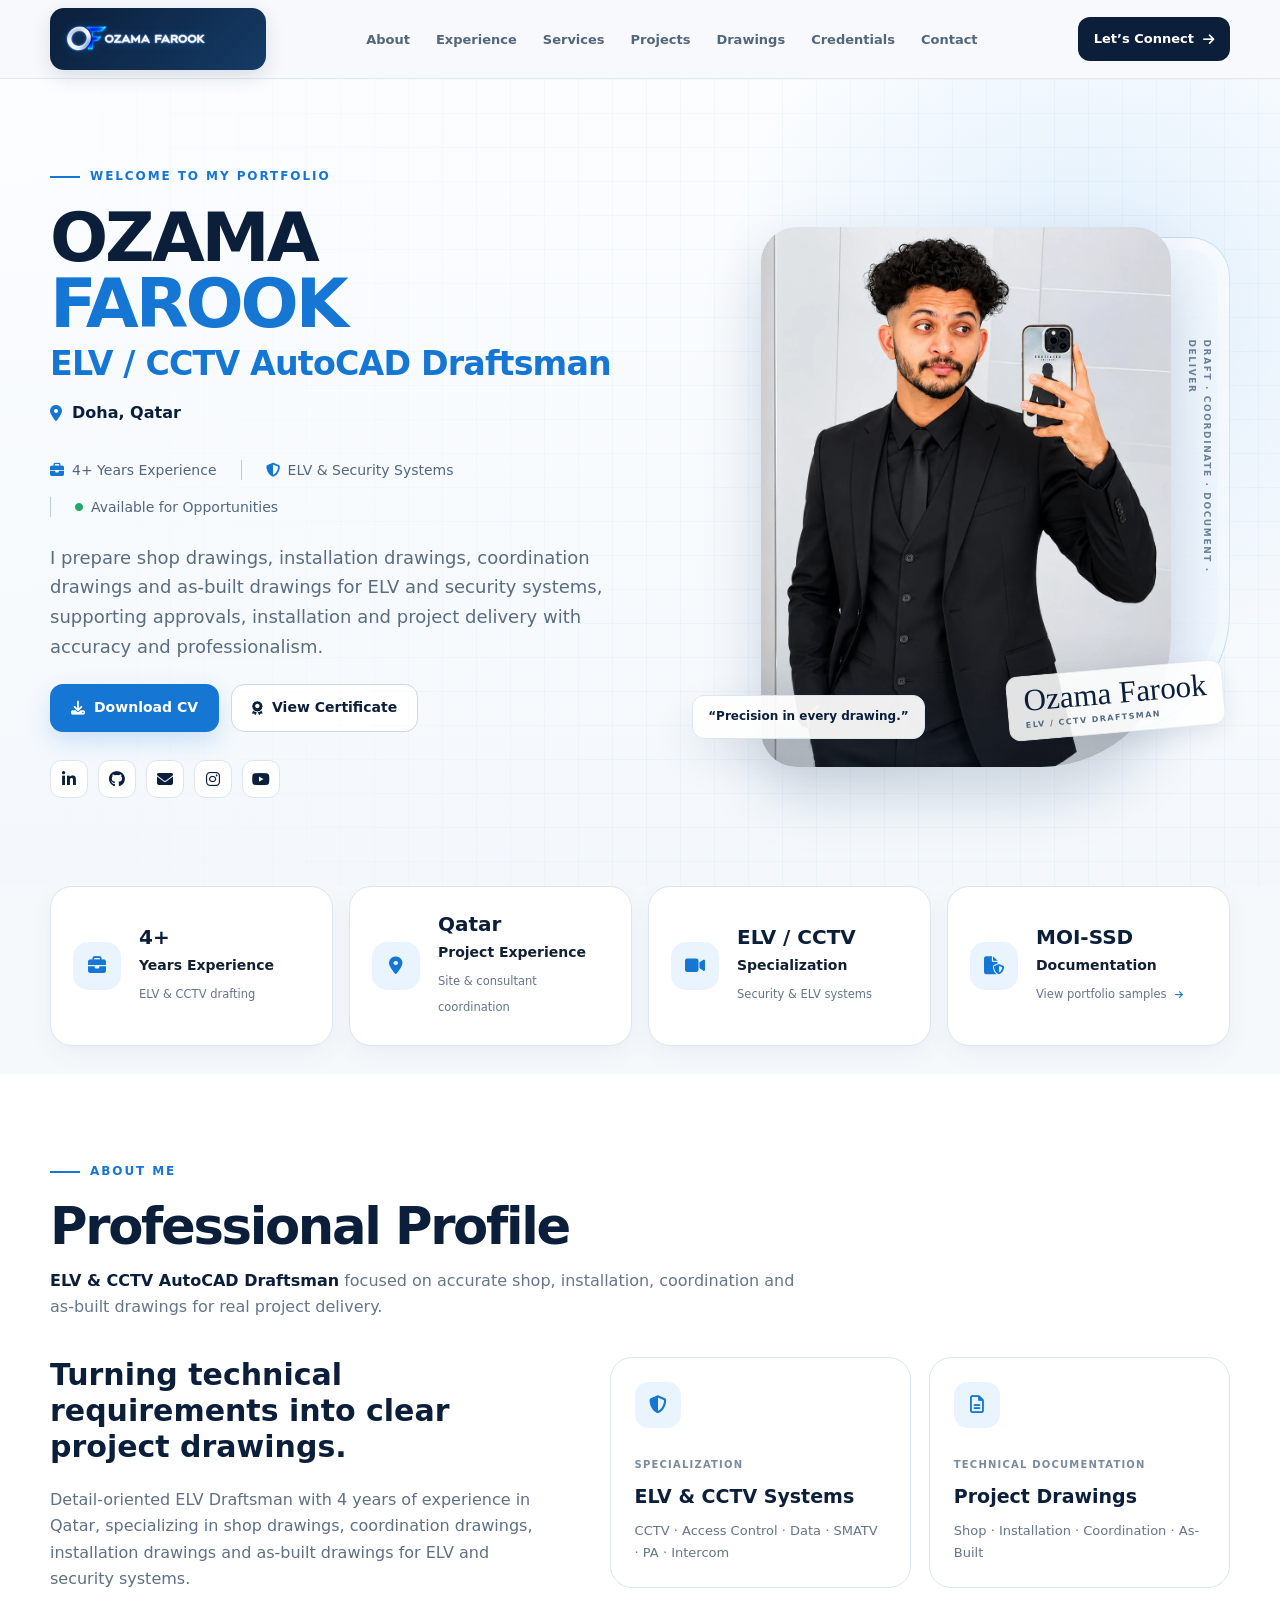
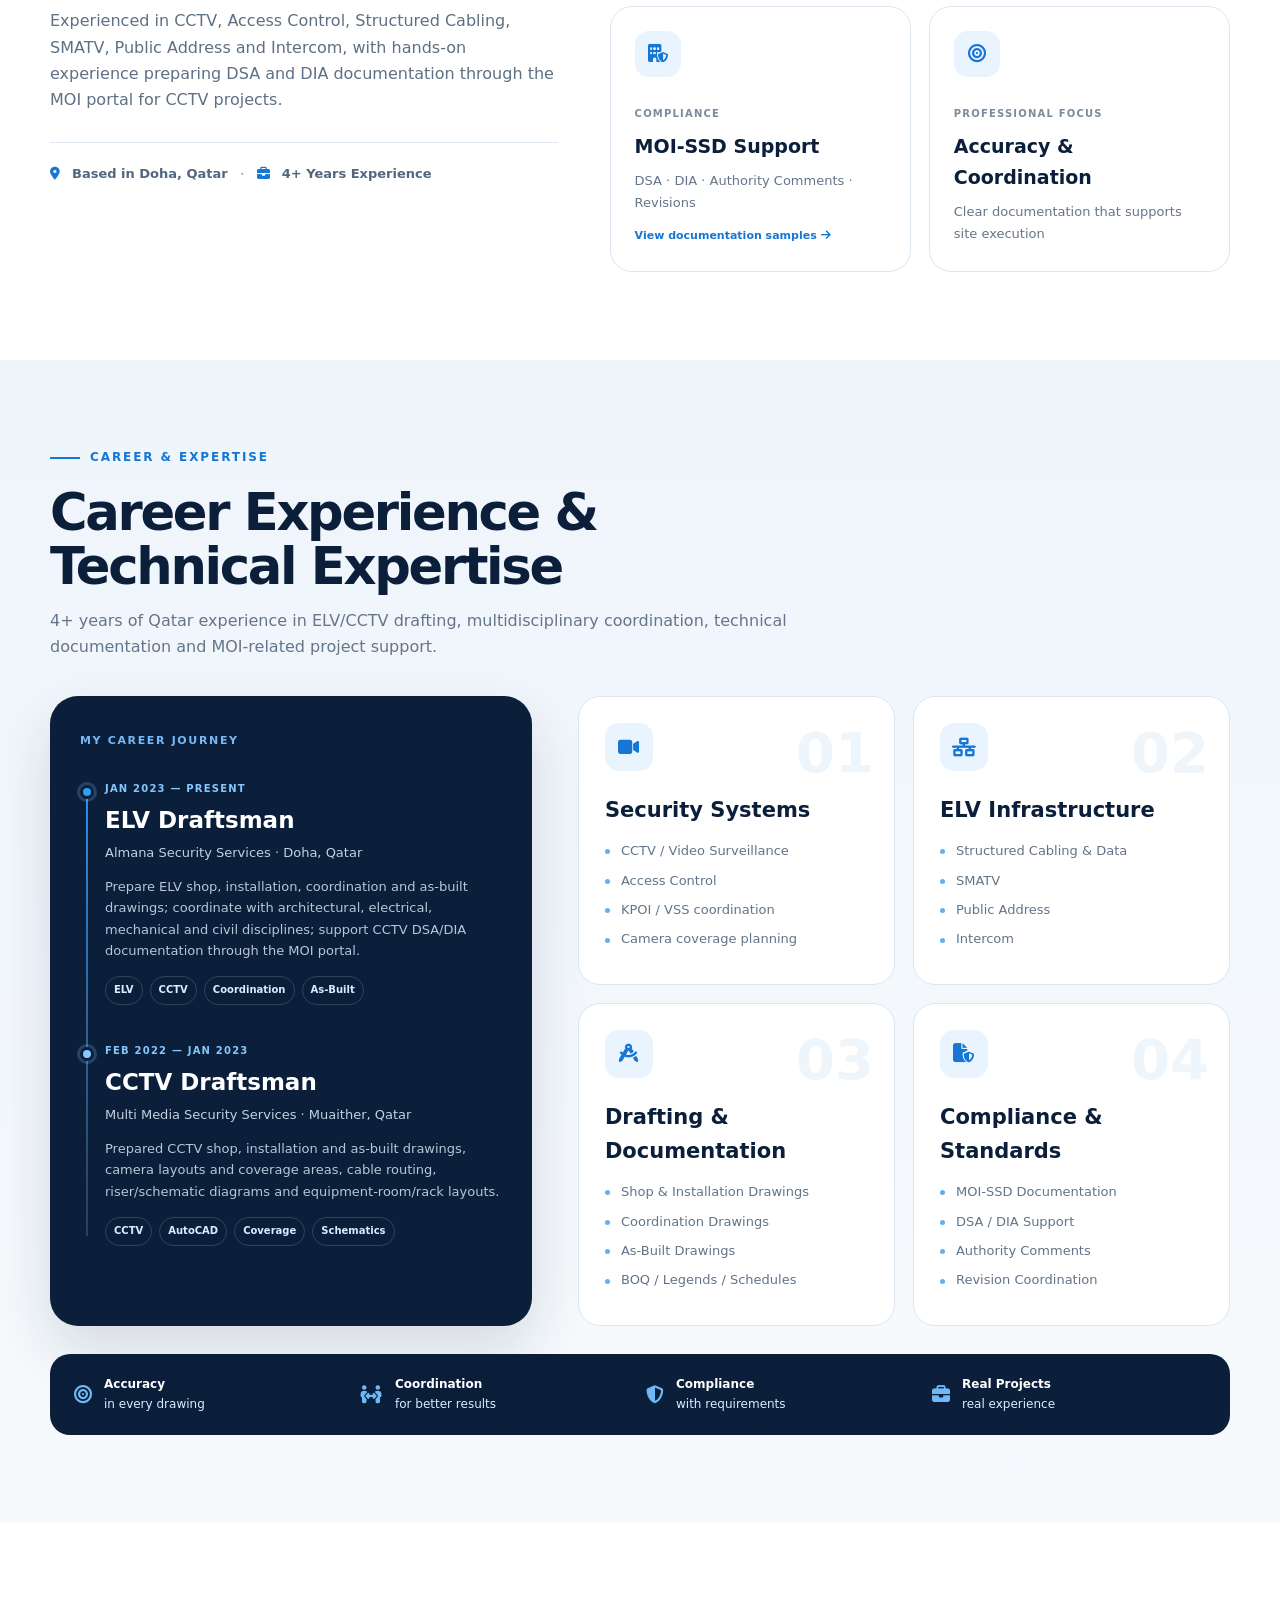
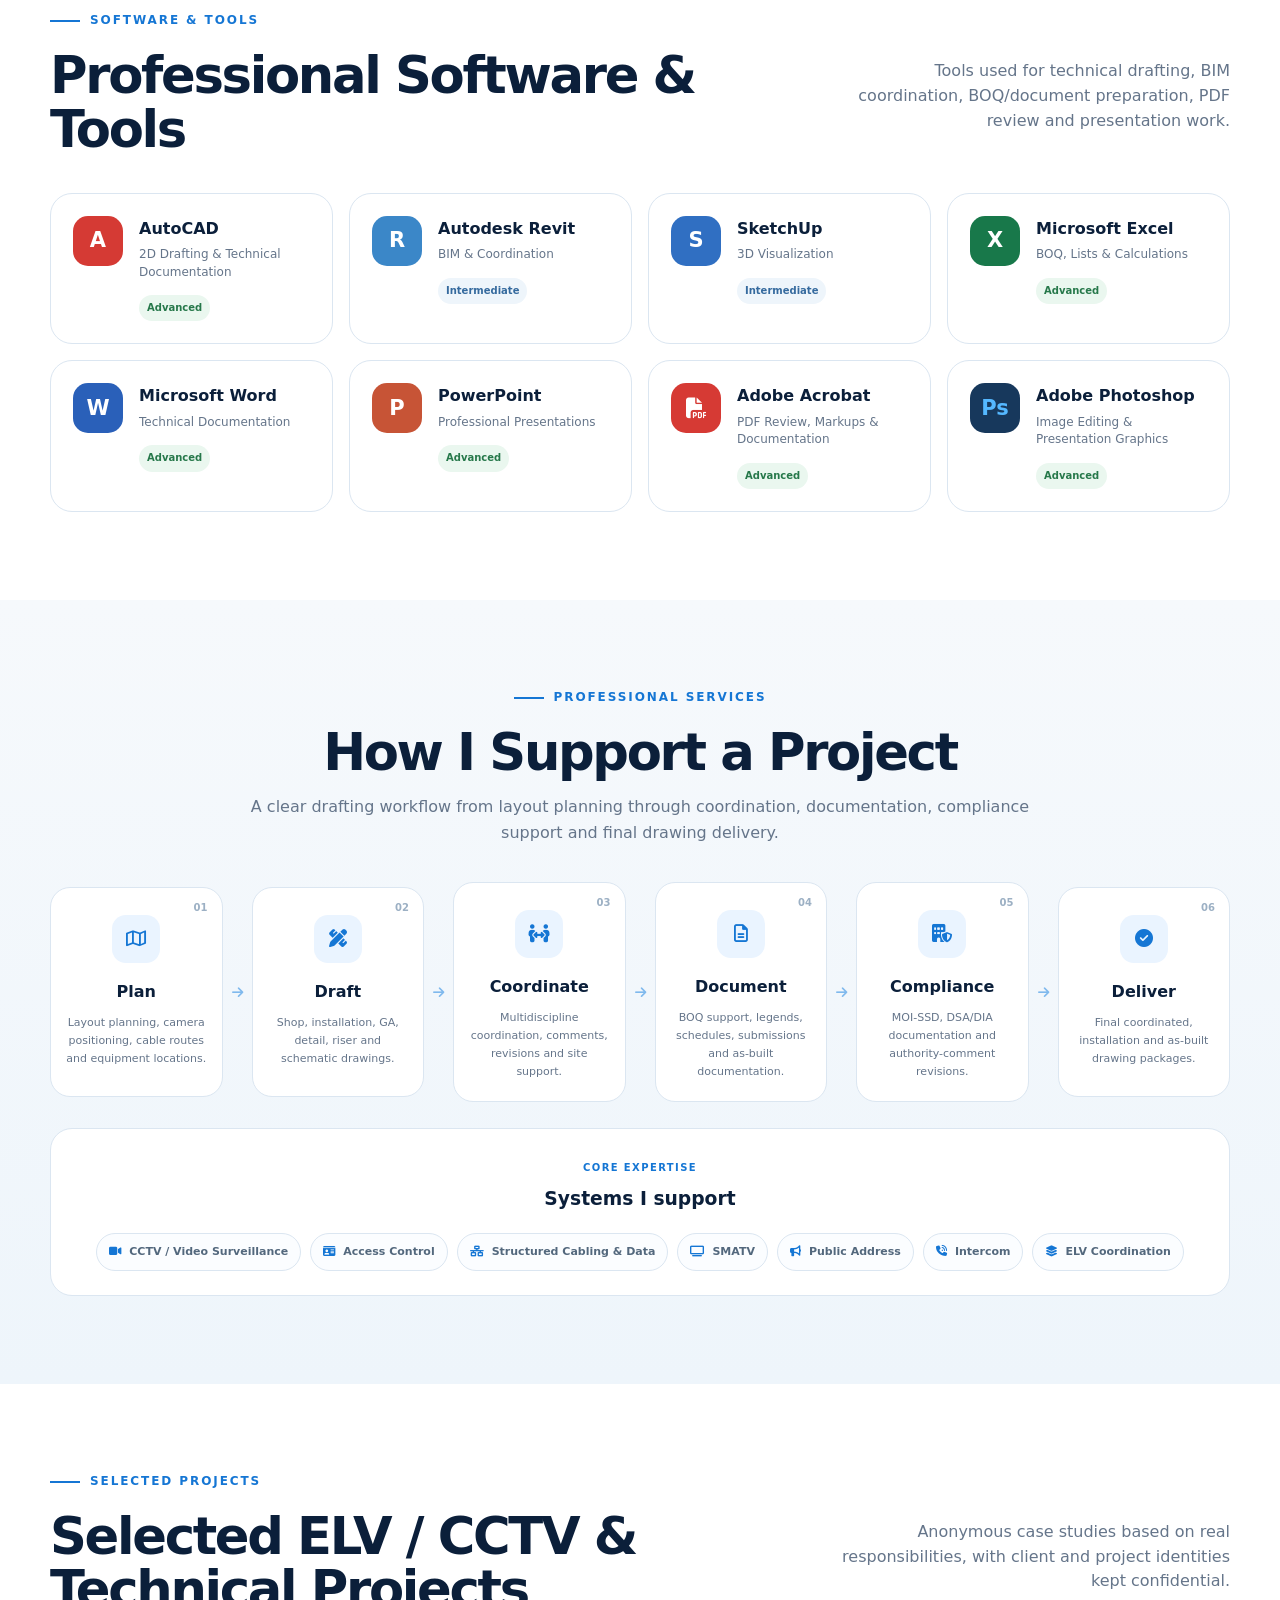
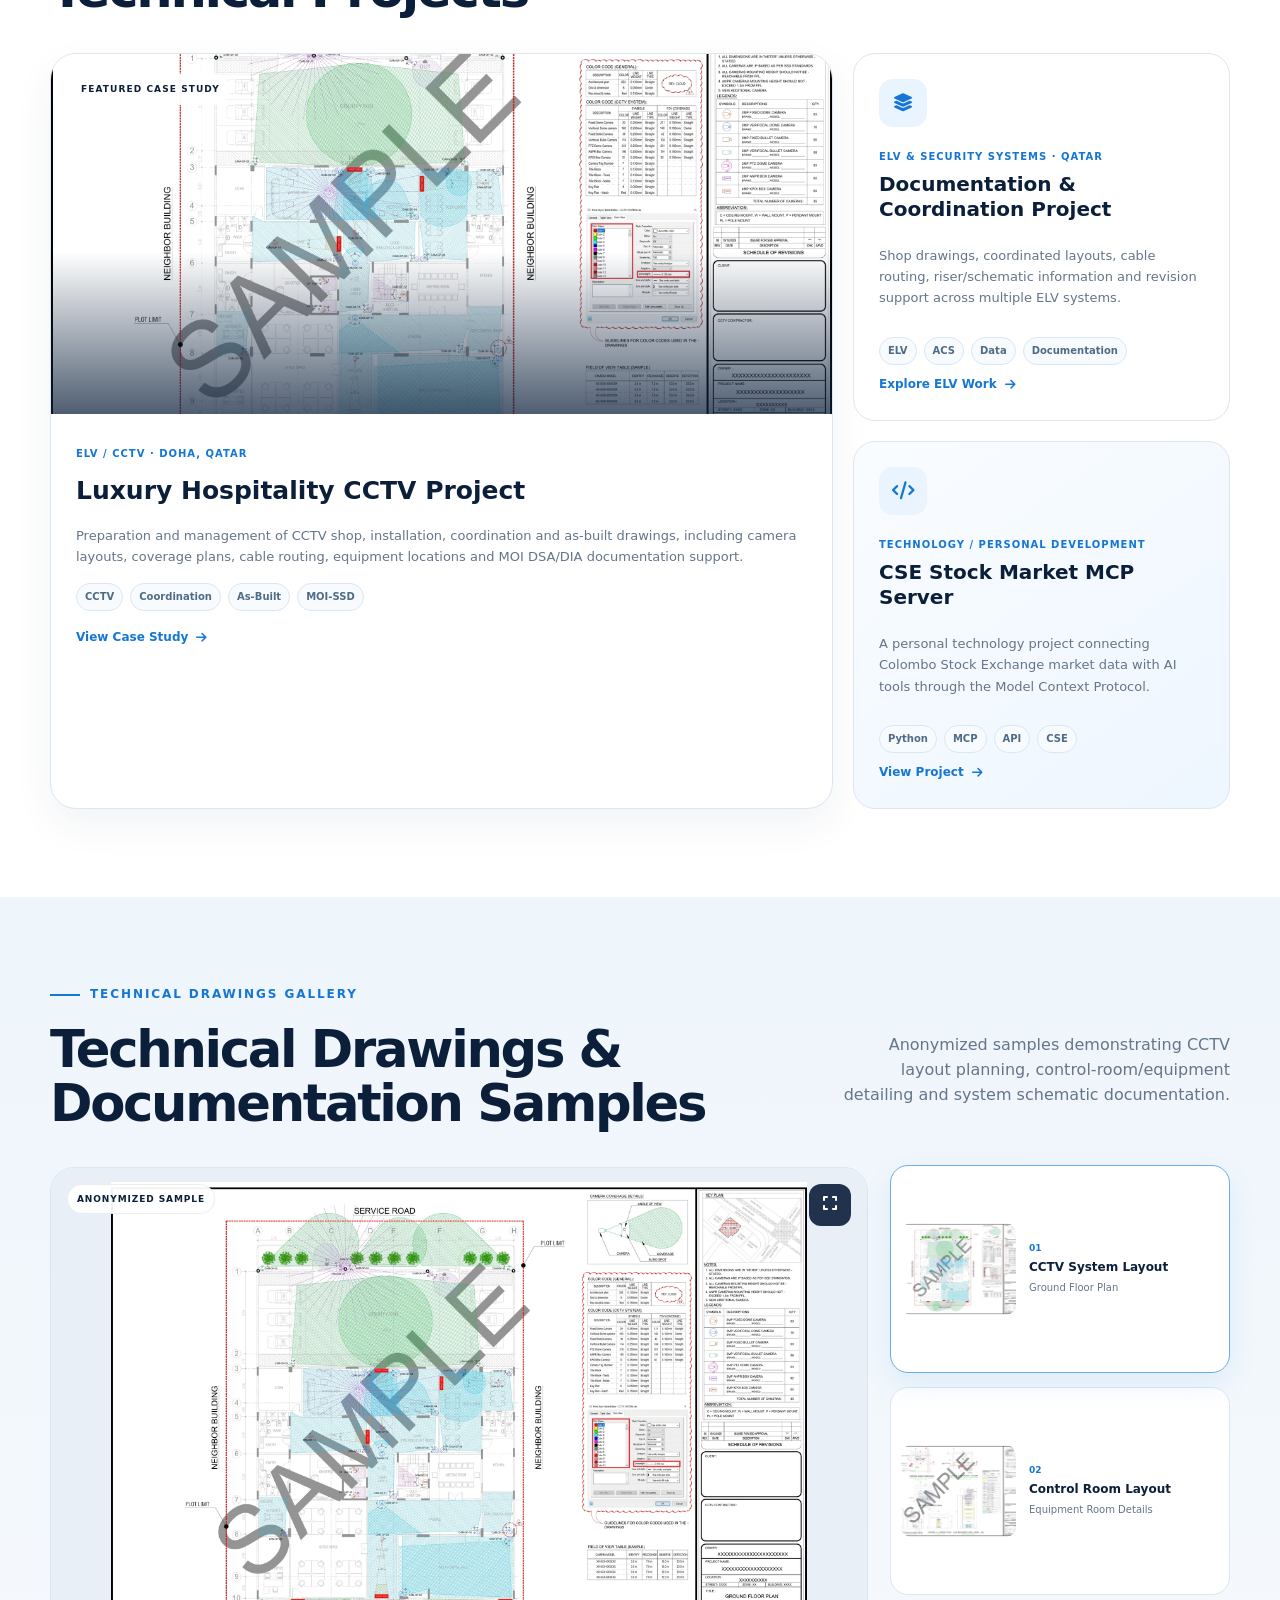
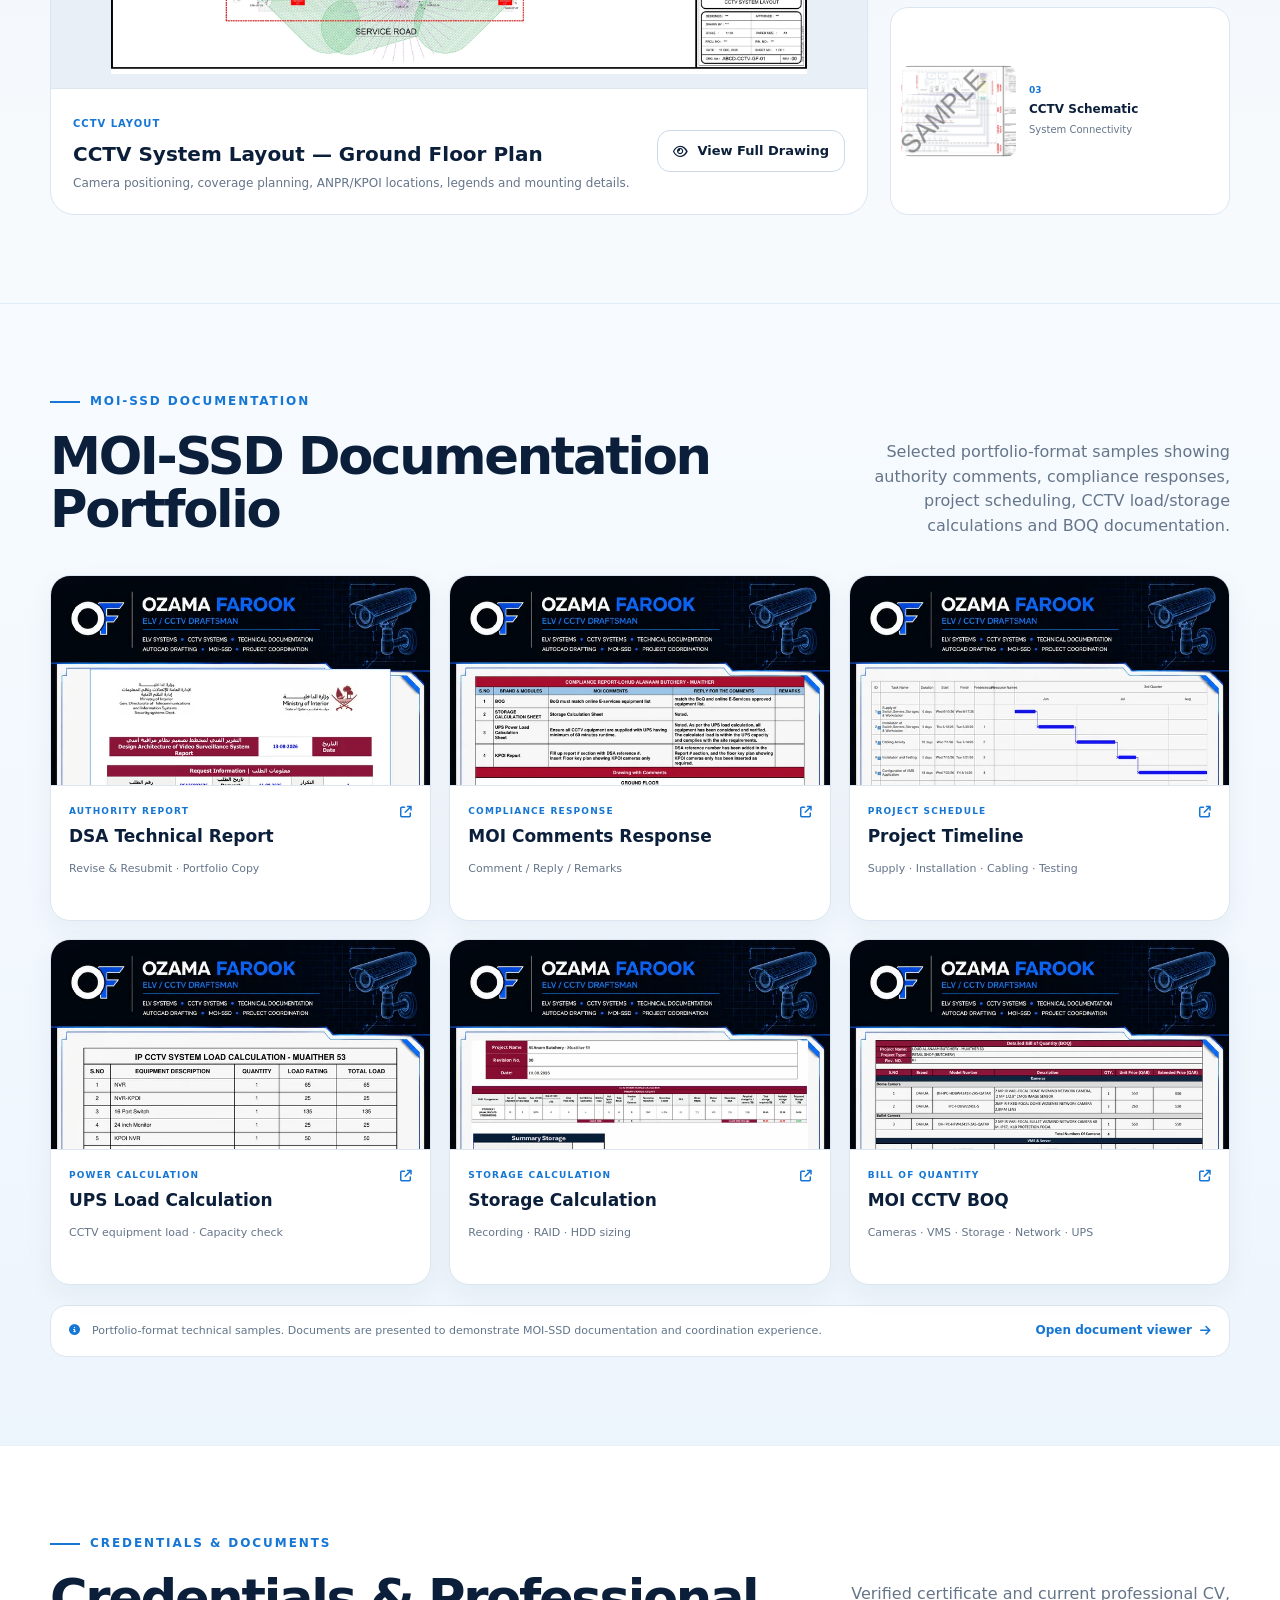
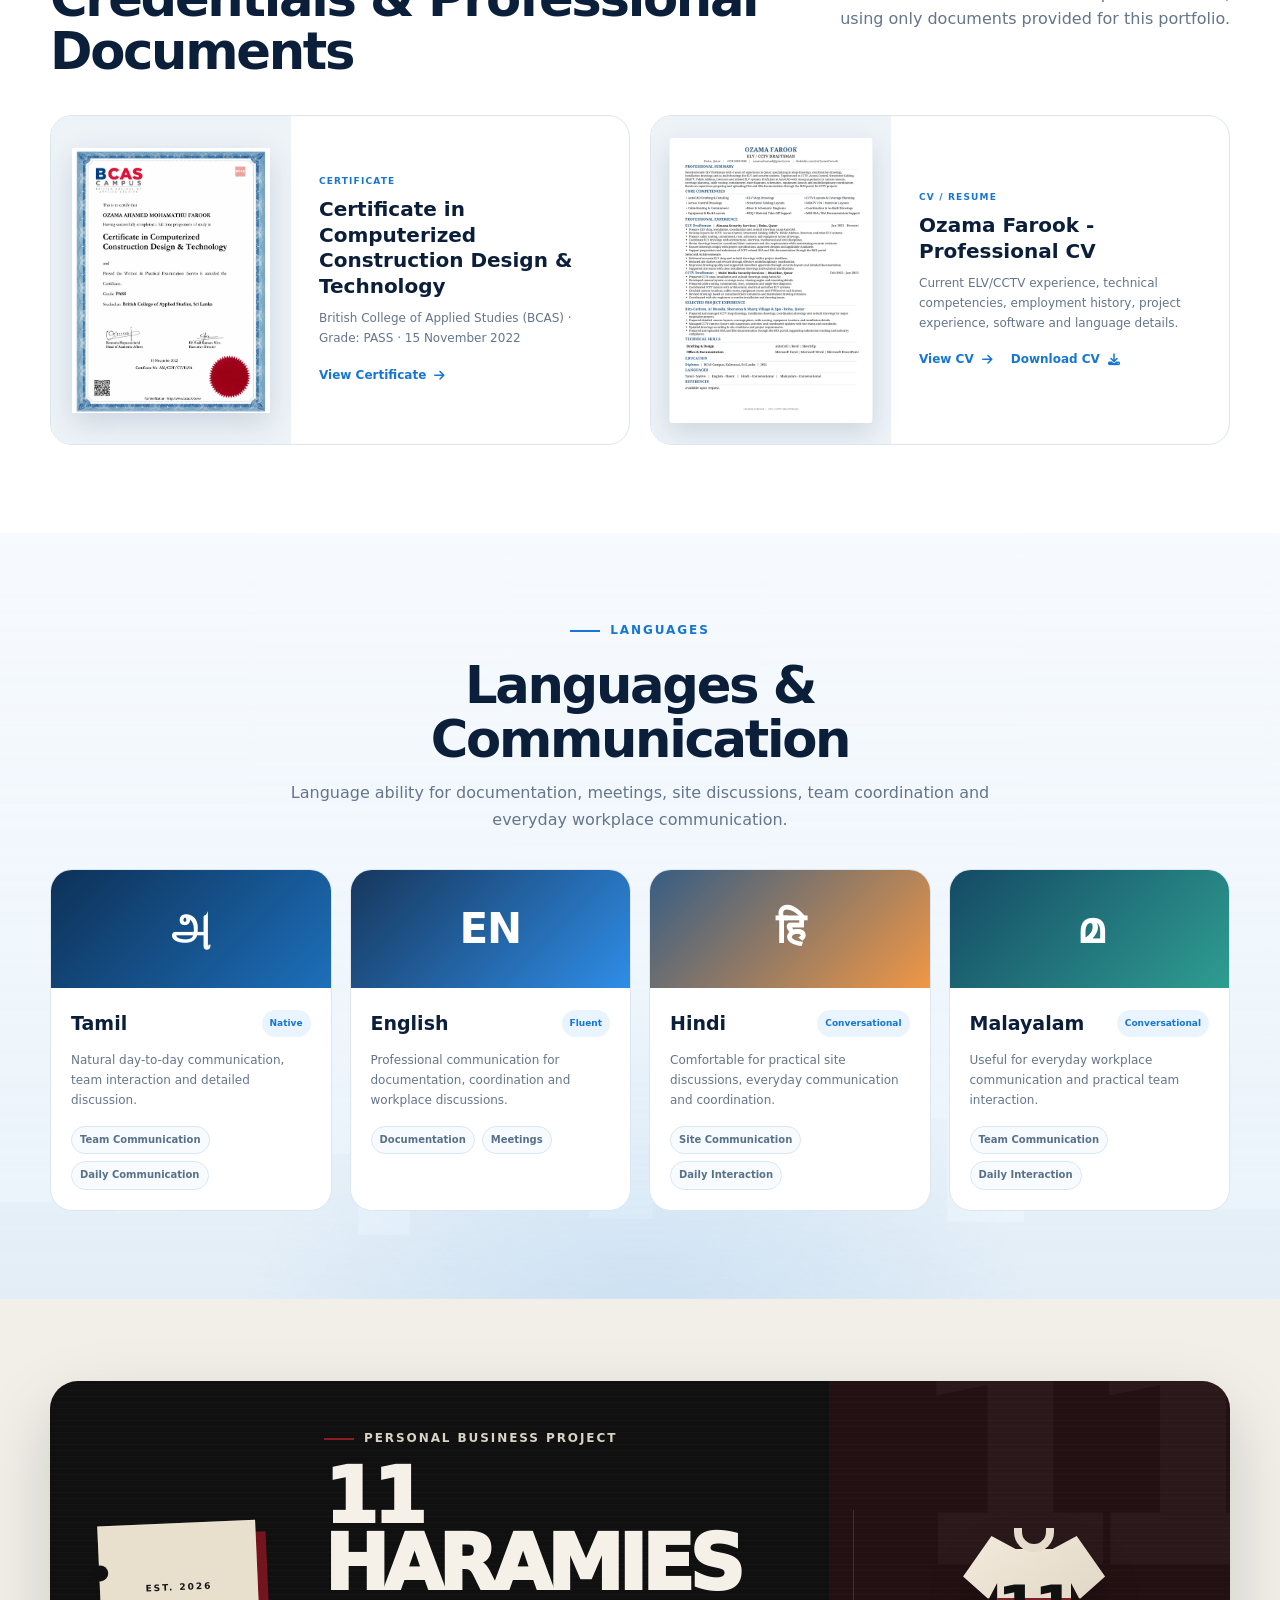
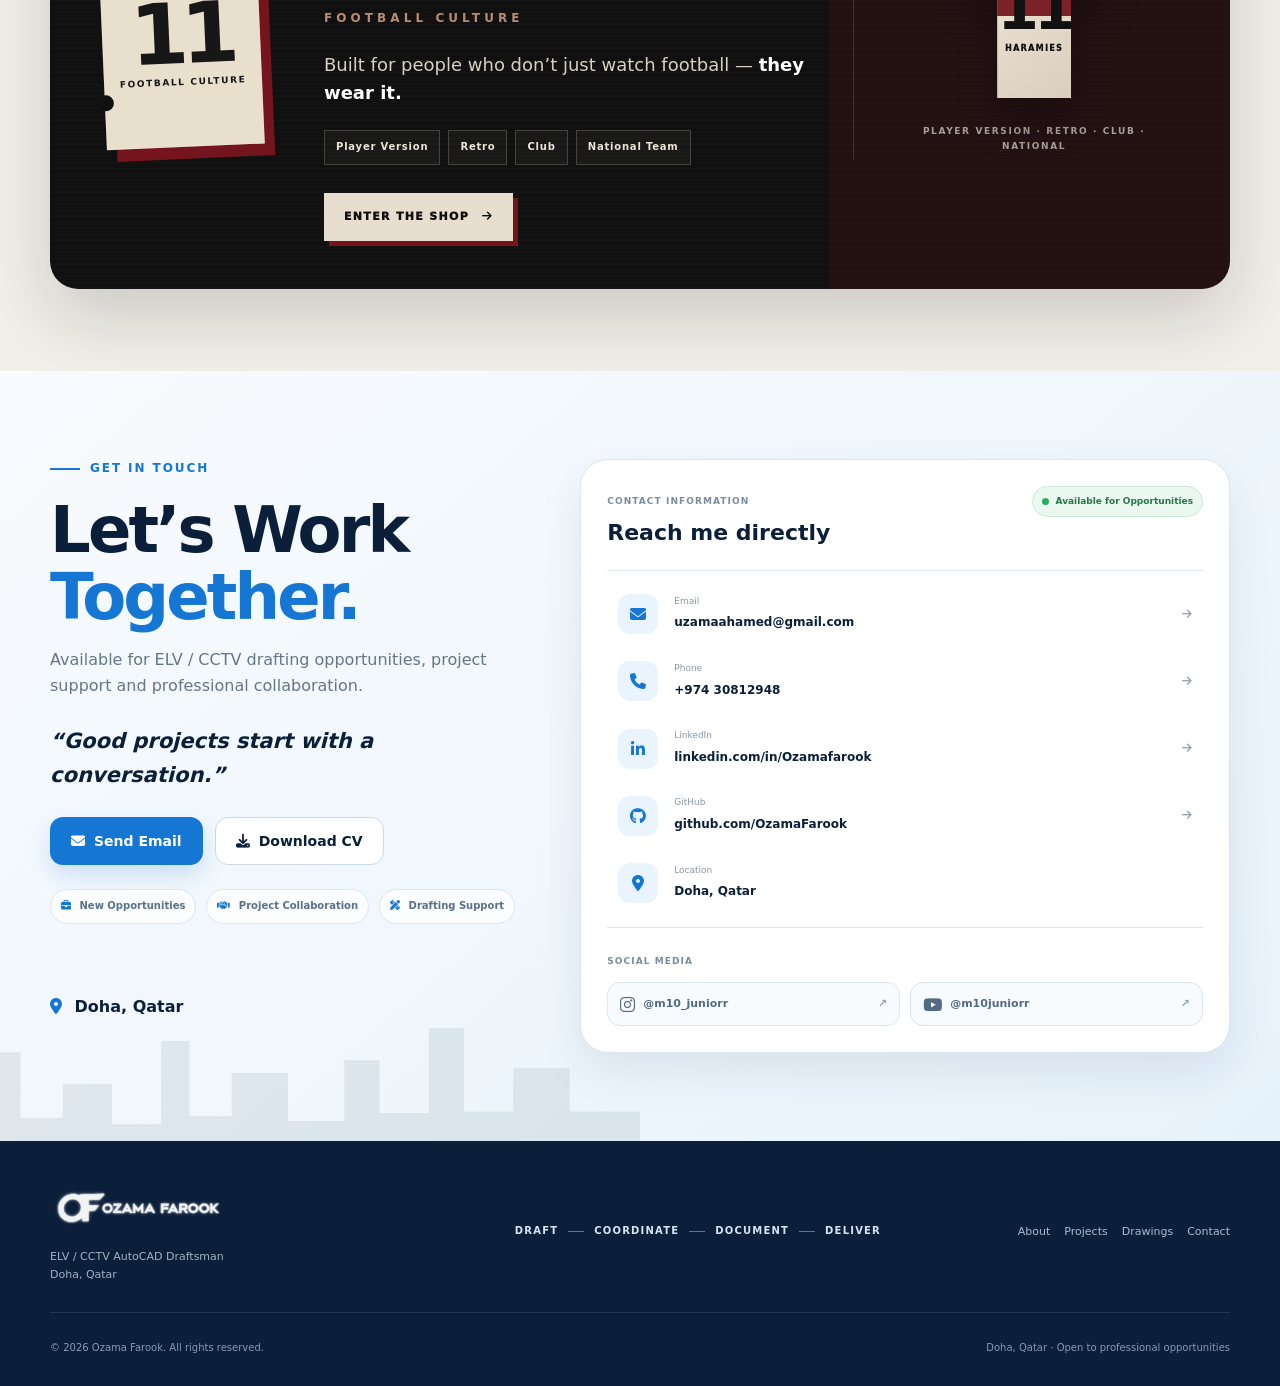
==== commit d5d0961f: "Deploy final portfolio V11" ====
--- a/index.html
+++ b/index.html
@@ -1,1785 +1,542 @@
 <!DOCTYPE html>
 <html lang="en">
-
 <head>
-
-    <!-- =====================================================
-         BASIC PAGE SETTINGS
-         ===================================================== -->
-
-    <meta charset="UTF-8">
-
-    <meta
-        name="viewport"
-        content="width=device-width, initial-scale=1.0"
-    >
-
-    <title>Ozama Farook | ELV & AutoCAD Draftsman</title>
-
-
-    <!-- =====================================================
-         SEO
-         ===================================================== -->
-
-    <meta
-        name="description"
-        content="Official portfolio of Ozama Farook, ELV and AutoCAD Draftsman specializing in ELV systems, CCTV, MOI-SSD drawings, technical drawings, security systems and project documentation."
-    >
-
-    <meta
-        name="author"
-        content="Ozama Farook"
-    >
-
-    <meta
-        name="robots"
-        content="index, follow"
-    >
-
-    <meta
-        name="theme-color"
-        content="#070b12"
-    >
-
-    <link
-        rel="canonical"
-        href="https://ozamafarook.github.io/"
-    >
-
-
-    <!-- =====================================================
-         FAVICON
-         ===================================================== -->
-
-    <link
-        rel="icon"
-        type="image/png"
-        href="images/ozama-logo.png"
-    >
-
-
-    <!-- =====================================================
-         OPEN GRAPH / SOCIAL PREVIEW
-         ===================================================== -->
-
-    <meta
-        property="og:title"
-        content="Ozama Farook | ELV & AutoCAD Draftsman"
-    >
-
-    <meta
-        property="og:description"
-        content="Professional portfolio featuring ELV systems, CCTV, AutoCAD drafting, MOI-SSD drawings, technical documentation and technology projects."
-    >
-
-    <meta
-        property="og:type"
-        content="profile"
-    >
-
-    <meta
-        property="og:url"
-        content="https://ozamafarook.github.io/"
-    >
-
-    <meta
-        property="og:image"
-        content="https://ozamafarook.github.io/images/ozama-profile.png"
-    >
-
-    <meta
-        property="og:image:alt"
-        content="Ozama Farook professional portfolio"
-    >
-
-    <meta
-        property="og:site_name"
-        content="Ozama Farook"
-    >
-
-    <meta
-        property="og:locale"
-        content="en_US"
-    >
-
-
-    <!-- =====================================================
-         X / TWITTER PREVIEW
-         ===================================================== -->
-
-    <meta
-        name="twitter:card"
-        content="summary_large_image"
-    >
-
-    <meta
-        name="twitter:title"
-        content="Ozama Farook | ELV & AutoCAD Draftsman"
-    >
-
-    <meta
-        name="twitter:description"
-        content="ELV systems, CCTV, AutoCAD drafting, MOI-SSD drawings, technical documentation and technology projects."
-    >
-
-    <meta
-        name="twitter:image"
-        content="https://ozamafarook.github.io/images/ozama-profile.png"
-    >
-
-    <meta
-        name="twitter:image:alt"
-        content="Ozama Farook professional portfolio"
-    >
-
-
-    <!-- =====================================================
-         GOOGLE STRUCTURED DATA
-         ===================================================== -->
-
-    <script type="application/ld+json">
-    {
-        "@context": "https://schema.org",
-        "@type": "ProfilePage",
-        "@id": "https://ozamafarook.github.io/#profilepage",
-        "url": "https://ozamafarook.github.io/",
-        "name": "Ozama Farook | ELV & AutoCAD Draftsman",
-        "description": "Official professional portfolio of Ozama Farook, an ELV and AutoCAD Draftsman specializing in CCTV systems, ELV drawings, MOI-SSD drawings and technical documentation.",
-        "mainEntity": {
-            "@type": "Person",
-            "@id": "https://ozamafarook.github.io/#ozama-farook",
-            "name": "Ozama Farook",
-            "url": "https://ozamafarook.github.io/",
-            "image": "https://ozamafarook.github.io/images/ozama-profile.png",
-            "jobTitle": "ELV / AutoCAD Draftsman",
-            "description": "ELV and AutoCAD Draftsman specializing in CCTV systems, ELV drawings, MOI-SSD drawings, AutoCAD drafting and technical documentation.",
-            "knowsAbout": [
-                "AutoCAD",
-                "ELV Systems",
-                "CCTV Systems",
-                "MOI-SSD Drawings",
-                "Technical Documentation",
-                "Security System Design",
-                "Technical Drawings",
-                "BOQ Documentation"
-            ],
-            "sameAs": [
-                "https://www.linkedin.com/in/OzamaFarok",
-                "https://github.com/OzamaFarok",
-                "https://youtube.com/@m10juniorr",
-                "https://www.instagram.com/m10_juniorr/"
-            ]
-        }
+  <meta charset="UTF-8">
+  <meta name="viewport" content="width=device-width, initial-scale=1.0">
+  <title>Ozama Farook | ELV / CCTV AutoCAD Draftsman in Doha, Qatar</title>
+  <meta name="description" content="Professional portfolio of Ozama Farook, ELV / CCTV AutoCAD Draftsman in Doha, Qatar with 4+ years of experience in CCTV, Access Control, Structured Cabling, technical drawings, coordination, as-built documentation and MOI DSA/DIA support.">
+  <meta name="author" content="Ozama Farook">
+  <meta name="robots" content="index, follow">
+  <meta name="theme-color" content="#f7f9fc">
+  <link rel="canonical" href="https://ozamafarook.github.io/">
+  <link rel="icon" type="image/png" href="images/ozama-logo.png">
+  <link rel="preload" as="image" href="images/ozama-profile.webp" type="image/webp" fetchpriority="high">
+
+  <meta property="og:title" content="Ozama Farook | ELV / CCTV AutoCAD Draftsman">
+  <meta property="og:description" content="ELV/CCTV drafting, coordination, technical documentation and real project work from Doha, Qatar.">
+  <meta property="og:type" content="profile">
+  <meta property="og:url" content="https://ozamafarook.github.io/">
+  <meta property="og:image" content="https://ozamafarook.github.io/images/ozama-profile.png">
+  <meta property="og:image:alt" content="Ozama Farook, ELV / CCTV AutoCAD Draftsman">
+  <meta property="og:site_name" content="Ozama Farook">
+  <meta property="og:locale" content="en_US">
+
+  <meta name="twitter:card" content="summary_large_image">
+  <meta name="twitter:title" content="Ozama Farook | ELV / CCTV AutoCAD Draftsman">
+  <meta name="twitter:description" content="Professional ELV/CCTV drafting portfolio from Doha, Qatar.">
+  <meta name="twitter:image" content="https://ozamafarook.github.io/images/ozama-profile.png">
+
+  <script type="application/ld+json">
+  {
+    "@context": "https://schema.org",
+    "@type": "ProfilePage",
+    "@id": "https://ozamafarook.github.io/#profilepage",
+    "url": "https://ozamafarook.github.io/",
+    "name": "Ozama Farook | ELV / CCTV AutoCAD Draftsman",
+    "description": "Professional portfolio of Ozama Farook, an ELV / CCTV AutoCAD Draftsman based in Doha, Qatar.",
+    "mainEntity": {
+      "@type": "Person",
+      "@id": "https://ozamafarook.github.io/#ozama-farook",
+      "name": "Ozama Farook",
+      "url": "https://ozamafarook.github.io/",
+      "image": "https://ozamafarook.github.io/images/ozama-profile.png",
+      "jobTitle": "ELV / CCTV AutoCAD Draftsman",
+      "email": "mailto:uzamaahamed@gmail.com",
+      "telephone": "+97430812948",
+      "address": {"@type": "PostalAddress", "addressLocality": "Doha", "addressCountry": "QA"},
+      "knowsAbout": [
+        "AutoCAD", "ELV Systems", "CCTV", "Access Control", "Structured Cabling", "SMATV",
+        "Public Address", "Intercom", "Shop Drawings", "Coordination Drawings", "As-Built Drawings",
+        "MOI DSA Documentation", "MOI DIA Documentation"
+      ],
+      "sameAs": [
+        "https://www.linkedin.com/in/Ozamafarook",
+        "https://github.com/OzamaFarook",
+        "https://youtube.com/@m10juniorr",
+        "https://www.instagram.com/m10_juniorr/"
+      ]
     }
-    </script>
-
-
-    <!-- =====================================================
-         FONT AWESOME
-         ===================================================== -->
-
-    <link
-        rel="stylesheet"
-        href="https://cdnjs.cloudflare.com/ajax/libs/font-awesome/6.5.2/css/all.min.css"
-    >
-
-
-    <!-- =====================================================
-         MAIN CSS
-         ===================================================== -->
-
-    <link
-        rel="stylesheet"
-        href="style.css"
-    >
-
+  }
+  </script>
+
+  <link rel="preconnect" href="https://cdnjs.cloudflare.com" crossorigin>
+  <link rel="stylesheet" href="https://cdnjs.cloudflare.com/ajax/libs/font-awesome/6.5.2/css/all.min.css">
+  <link rel="stylesheet" href="style.css">
 </head>
-
-
 <body>
-
-
-    <!-- =====================================================
-         HEADER
-         ===================================================== -->
-
-    <header class="header">
-
-
-        <a
-            href="#home"
-            class="logo"
-            aria-label="Ozama Farook Home"
-        >
-
-            <img
-                src="images/ozama-logo.png"
-                alt="Ozama Farook Logo"
-                class="main-logo-image"
-            >
-
-        </a>
-
-
-
-        <nav
-            class="navbar"
-            id="navbar"
-        >
-
-            <a href="#home">
-                Home
-            </a>
-
-            <a href="#about">
-                About
-            </a>
-
-            <a href="#portfolio">
-                Portfolio
-            </a>
-
-            <a href="#services">
-                Services
-            </a>
-
-            <a href="#experience">
-                Experience
-            </a>
-
-            <a href="#contact">
-                Contact
-            </a>
-
+  <a class="skip-link" href="#main">Skip to content</a>
+
+  <header class="site-header" id="siteHeader">
+    <div class="header-inner shell">
+      <a href="#home" class="brand" aria-label="Ozama Farook home">
+        <img src="images/ozama-logo-web.webp" alt="" class="brand-logo" width="900" height="300">
+      </a>
+
+      <nav class="navbar" id="navbar" aria-label="Primary navigation">
+        <a href="#about">About</a>
+        <a href="#experience">Experience</a>
+        <a href="#services">Services</a>
+        <a href="#projects">Projects</a>
+        <a href="#drawings">Drawings</a>
+        <a href="#credentials">Credentials</a>
+        <a href="#contact">Contact</a>
+      </nav>
+
+      <div class="header-actions">
+        <a class="header-cta" href="#contact">Let’s Connect <i class="fa-solid fa-arrow-right" aria-hidden="true"></i></a>
+        <button class="menu-toggle" id="menuToggle" type="button" aria-label="Open menu" aria-controls="navbar" aria-expanded="false">
+          <i class="fa-solid fa-bars" aria-hidden="true"></i>
+        </button>
+      </div>
+    </div>
+  </header>
+
+  <main id="main" tabindex="-1">
+    <section class="hero section" id="home">
+      <div class="hero-grid shell">
+        <div class="hero-copy reveal">
+          <p class="eyebrow"><span></span> WELCOME TO MY PORTFOLIO</p>
+          <h1 class="hero-name">OZAMA <span class="hero-name-accent">FAROOK</span></h1>
+          <p class="hero-role">ELV / CCTV AutoCAD Draftsman</p>
+          <div class="hero-location"><i class="fa-solid fa-location-dot" aria-hidden="true"></i> Doha, Qatar</div>
+          <div class="hero-facts hero-facts-primary" aria-label="Quick facts">
+            <span><i class="fa-solid fa-briefcase" aria-hidden="true"></i> 4+ Years Experience</span>
+            <span><i class="fa-solid fa-shield-halved" aria-hidden="true"></i> ELV &amp; Security Systems</span>
+            <span class="available"><i class="fa-solid fa-circle" aria-hidden="true"></i> Available for Opportunities</span>
+          </div>
+          <p class="hero-lead">I prepare shop drawings, installation drawings, coordination drawings and as-built drawings for ELV and security systems, supporting approvals, installation and project delivery with accuracy and professionalism.</p>
+          <div class="hero-actions">
+            <a class="btn btn-primary" href="documents/Ozama-Farook-CV.pdf" download><i class="fa-solid fa-download" aria-hidden="true"></i> Download CV</a>
+            <button class="btn btn-secondary" type="button" data-modal="certificateModal"><i class="fa-solid fa-award" aria-hidden="true"></i> View Certificate</button>
+          </div>
+          <div class="hero-socials" aria-label="Professional and social profiles">
+            <a href="https://www.linkedin.com/in/Ozamafarook" target="_blank" rel="noopener" aria-label="LinkedIn"><i class="fa-brands fa-linkedin-in"></i></a>
+            <a href="https://github.com/OzamaFarook" target="_blank" rel="noopener" aria-label="GitHub"><i class="fa-brands fa-github"></i></a>
+            <a href="mailto:uzamaahamed@gmail.com" aria-label="Email"><i class="fa-solid fa-envelope"></i></a>
+            <a href="https://www.instagram.com/m10_juniorr" target="_blank" rel="noopener" aria-label="Instagram"><i class="fa-brands fa-instagram"></i></a>
+            <a href="https://www.youtube.com/@m10juniorr" target="_blank" rel="noopener" aria-label="YouTube"><i class="fa-brands fa-youtube"></i></a>
+          </div>
+        </div>
+
+        <div class="hero-visual reveal">
+          <div class="hero-blueprint" aria-hidden="true"></div>
+          <div class="profile-frame">
+            <img src="images/ozama-profile.webp" alt="Ozama Farook" width="1254" height="1254" fetchpriority="high" decoding="async">
+          </div>
+          <div class="hero-signature"><span>Ozama Farook</span><small>ELV / CCTV DRAFTSMAN</small></div>
+          <div class="hero-vertical-copy" aria-hidden="true">DRAFT · COORDINATE · DOCUMENT · DELIVER</div>
+          <div class="hero-quote">“Precision in every drawing.”</div>
+        </div>
+      </div>
+    </section>
+
+    <section class="highlights-section section-small" aria-label="Professional highlights">
+      <div class="highlights-grid shell">
+        <article class="highlight-card reveal"><span class="highlight-icon"><i class="fa-solid fa-briefcase"></i></span><div><strong>4+</strong><p>Years Experience</p><small>ELV & CCTV drafting</small></div></article>
+        <article class="highlight-card reveal"><span class="highlight-icon"><i class="fa-solid fa-location-dot"></i></span><div><strong>Qatar</strong><p>Project Experience</p><small>Site & consultant coordination</small></div></article>
+        <article class="highlight-card reveal"><span class="highlight-icon"><i class="fa-solid fa-video"></i></span><div><strong>ELV / CCTV</strong><p>Specialization</p><small>Security & ELV systems</small></div></article>
+        <button class="highlight-card highlight-action reveal" type="button" data-modal="moiDocsModal" aria-label="View MOI-SSD documentation portfolio samples"><span class="highlight-icon"><i class="fa-solid fa-file-shield"></i></span><div><strong>MOI-SSD</strong><p>Documentation</p><small>View portfolio samples <i class="fa-solid fa-arrow-right" aria-hidden="true"></i></small></div></button>
+      </div>
+    </section>
+
+    <section class="section profile-section" id="about">
+      <div class="shell">
+        <div class="section-heading reveal">
+          <p class="eyebrow"><span></span> ABOUT ME</p>
+          <h2>Professional Profile</h2>
+          <p><strong>ELV & CCTV AutoCAD Draftsman</strong> focused on accurate shop, installation, coordination and as-built drawings for real project delivery.</p>
+        </div>
+
+        <div class="profile-grid">
+          <div class="profile-copy reveal">
+            <h3>Turning technical requirements into clear project drawings.</h3>
+            <p>Detail-oriented ELV Draftsman with 4 years of experience in Qatar, specializing in shop drawings, coordination drawings, installation drawings and as-built drawings for ELV and security systems.</p>
+            <p>Experienced in CCTV, Access Control, Structured Cabling, SMATV, Public Address and Intercom, with hands-on experience preparing DSA and DIA documentation through the MOI portal for CCTV projects.</p>
+            <div class="profile-note"><i class="fa-solid fa-location-dot"></i><span>Based in Doha, Qatar</span><b>·</b><i class="fa-solid fa-briefcase"></i><span>4+ Years Experience</span></div>
+          </div>
+
+          <div class="profile-cards">
+            <article class="info-card reveal"><span><i class="fa-solid fa-shield-halved"></i></span><small>Specialization</small><h3>ELV & CCTV Systems</h3><p>CCTV · Access Control · Data · SMATV · PA · Intercom</p></article>
+            <article class="info-card reveal"><span><i class="fa-regular fa-file-lines"></i></span><small>Technical Documentation</small><h3>Project Drawings</h3><p>Shop · Installation · Coordination · As-Built</p></article>
+            <article class="info-card reveal"><span><i class="fa-solid fa-building-shield"></i></span><small>Compliance</small><h3>MOI-SSD Support</h3><p>DSA · DIA · Authority Comments · Revisions</p><button class="info-card-link" type="button" data-modal="moiDocsModal">View documentation samples <i class="fa-solid fa-arrow-right" aria-hidden="true"></i></button></article>
+            <article class="info-card reveal"><span><i class="fa-solid fa-bullseye"></i></span><small>Professional Focus</small><h3>Accuracy & Coordination</h3><p>Clear documentation that supports site execution</p></article>
+          </div>
+        </div>
+      </div>
+    </section>
+
+    <section class="section experience-section" id="experience">
+      <div class="shell">
+        <div class="section-heading reveal">
+          <p class="eyebrow"><span></span> CAREER & EXPERTISE</p>
+          <h2>Career Experience & Technical Expertise</h2>
+          <p>4+ years of Qatar experience in ELV/CCTV drafting, multidisciplinary coordination, technical documentation and MOI-related project support.</p>
+        </div>
+
+        <div class="experience-grid">
+          <div class="timeline-wrap reveal">
+            <div class="timeline-title"><span>MY CAREER JOURNEY</span></div>
+            <div class="timeline">
+              <article class="timeline-item current">
+                <span class="timeline-dot"></span>
+                <div class="timeline-date">JAN 2023 — PRESENT</div>
+                <h3>ELV Draftsman</h3>
+                <p class="company">Almana Security Services · Doha, Qatar</p>
+                <p>Prepare ELV shop, installation, coordination and as-built drawings; coordinate with architectural, electrical, mechanical and civil disciplines; support CCTV DSA/DIA documentation through the MOI portal.</p>
+                <div class="tags"><span>ELV</span><span>CCTV</span><span>Coordination</span><span>As-Built</span></div>
+              </article>
+              <article class="timeline-item">
+                <span class="timeline-dot"></span>
+                <div class="timeline-date">FEB 2022 — JAN 2023</div>
+                <h3>CCTV Draftsman</h3>
+                <p class="company">Multi Media Security Services · Muaither, Qatar</p>
+                <p>Prepared CCTV shop, installation and as-built drawings, camera layouts and coverage areas, cable routing, riser/schematic diagrams and equipment-room/rack layouts.</p>
+                <div class="tags"><span>CCTV</span><span>AutoCAD</span><span>Coverage</span><span>Schematics</span></div>
+              </article>
+            </div>
+          </div>
+
+          <div class="expertise-grid">
+            <article class="expertise-card reveal"><div class="expertise-number">01</div><span class="expertise-icon"><i class="fa-solid fa-video"></i></span><h3>Security Systems</h3><ul><li>CCTV / Video Surveillance</li><li>Access Control</li><li>KPOI / VSS coordination</li><li>Camera coverage planning</li></ul></article>
+            <article class="expertise-card reveal"><div class="expertise-number">02</div><span class="expertise-icon"><i class="fa-solid fa-network-wired"></i></span><h3>ELV Infrastructure</h3><ul><li>Structured Cabling & Data</li><li>SMATV</li><li>Public Address</li><li>Intercom</li></ul></article>
+            <article class="expertise-card reveal"><div class="expertise-number">03</div><span class="expertise-icon"><i class="fa-solid fa-drafting-compass"></i></span><h3>Drafting & Documentation</h3><ul><li>Shop & Installation Drawings</li><li>Coordination Drawings</li><li>As-Built Drawings</li><li>BOQ / Legends / Schedules</li></ul></article>
+            <article class="expertise-card reveal"><div class="expertise-number">04</div><span class="expertise-icon"><i class="fa-solid fa-file-shield"></i></span><h3>Compliance & Standards</h3><ul><li>MOI-SSD Documentation</li><li>DSA / DIA Support</li><li>Authority Comments</li><li>Revision Coordination</li></ul></article>
+          </div>
+        </div>
+
+        <div class="values-strip reveal">
+          <div><i class="fa-solid fa-bullseye"></i><span><strong>Accuracy</strong> in every drawing</span></div>
+          <div><i class="fa-solid fa-people-arrows"></i><span><strong>Coordination</strong> for better results</span></div>
+          <div><i class="fa-solid fa-shield-halved"></i><span><strong>Compliance</strong> with requirements</span></div>
+          <div><i class="fa-solid fa-briefcase"></i><span><strong>Real Projects</strong> real experience</span></div>
+        </div>
+      </div>
+    </section>
+
+    <section class="section tools-section" id="tools">
+      <div class="shell">
+        <div class="split-heading reveal">
+          <div><p class="eyebrow"><span></span> SOFTWARE & TOOLS</p><h2>Professional Software & Tools</h2></div>
+          <p>Tools used for technical drafting, BIM coordination, BOQ/document preparation, PDF review and presentation work.</p>
+        </div>
+
+        <div class="tools-grid">
+          <article class="tool-card reveal"><div class="tool-mark autocad">A</div><div><h3>AutoCAD</h3><p>2D Drafting & Technical Documentation</p><span class="level advanced">Advanced</span></div></article>
+          <article class="tool-card reveal"><div class="tool-mark revit">R</div><div><h3>Autodesk Revit</h3><p>BIM & Coordination</p><span class="level intermediate">Intermediate</span></div></article>
+          <article class="tool-card reveal"><div class="tool-mark sketchup">S</div><div><h3>SketchUp</h3><p>3D Visualization</p><span class="level intermediate">Intermediate</span></div></article>
+          <article class="tool-card reveal"><div class="tool-mark excel">X</div><div><h3>Microsoft Excel</h3><p>BOQ, Lists & Calculations</p><span class="level advanced">Advanced</span></div></article>
+          <article class="tool-card reveal"><div class="tool-mark word">W</div><div><h3>Microsoft Word</h3><p>Technical Documentation</p><span class="level advanced">Advanced</span></div></article>
+          <article class="tool-card reveal"><div class="tool-mark ppt">P</div><div><h3>PowerPoint</h3><p>Professional Presentations</p><span class="level advanced">Advanced</span></div></article>
+          <article class="tool-card reveal"><div class="tool-mark acrobat"><i class="fa-solid fa-file-pdf"></i></div><div><h3>Adobe Acrobat</h3><p>PDF Review, Markups & Documentation</p><span class="level advanced">Advanced</span></div></article>
+          <article class="tool-card reveal"><div class="tool-mark photoshop">Ps</div><div><h3>Adobe Photoshop</h3><p>Image Editing & Presentation Graphics</p><span class="level advanced">Advanced</span></div></article>
+        </div>
+      </div>
+    </section>
+
+    <section class="section services-section" id="services">
+      <div class="shell">
+        <div class="section-heading centered reveal">
+          <p class="eyebrow centered-eye"><span></span> PROFESSIONAL SERVICES</p>
+          <h2>How I Support a Project</h2>
+          <p>A clear drafting workflow from layout planning through coordination, documentation, compliance support and final drawing delivery.</p>
+        </div>
+
+        <div class="workflow reveal" aria-label="Professional workflow">
+          <article class="workflow-step"><span>01</span><i class="fa-regular fa-map"></i><h3>Plan</h3><p>Layout planning, camera positioning, cable routes and equipment locations.</p></article>
+          <div class="workflow-arrow"><i class="fa-solid fa-arrow-right"></i></div>
+          <article class="workflow-step"><span>02</span><i class="fa-solid fa-pen-ruler"></i><h3>Draft</h3><p>Shop, installation, GA, detail, riser and schematic drawings.</p></article>
+          <div class="workflow-arrow"><i class="fa-solid fa-arrow-right"></i></div>
+          <article class="workflow-step"><span>03</span><i class="fa-solid fa-people-arrows"></i><h3>Coordinate</h3><p>Multidiscipline coordination, comments, revisions and site support.</p></article>
+          <div class="workflow-arrow"><i class="fa-solid fa-arrow-right"></i></div>
+          <article class="workflow-step"><span>04</span><i class="fa-regular fa-file-lines"></i><h3>Document</h3><p>BOQ support, legends, schedules, submissions and as-built documentation.</p></article>
+          <div class="workflow-arrow"><i class="fa-solid fa-arrow-right"></i></div>
+          <article class="workflow-step"><span>05</span><i class="fa-solid fa-building-shield"></i><h3>Compliance</h3><p>MOI-SSD, DSA/DIA documentation and authority-comment revisions.</p></article>
+          <div class="workflow-arrow"><i class="fa-solid fa-arrow-right"></i></div>
+          <article class="workflow-step"><span>06</span><i class="fa-solid fa-circle-check"></i><h3>Deliver</h3><p>Final coordinated, installation and as-built drawing packages.</p></article>
+        </div>
+
+        <div class="core-expertise reveal">
+          <div class="core-title"><small>CORE EXPERTISE</small><h3>Systems I support</h3></div>
+          <div class="core-items">
+            <span><i class="fa-solid fa-video"></i>CCTV / Video Surveillance</span>
+            <span><i class="fa-solid fa-id-card"></i>Access Control</span>
+            <span><i class="fa-solid fa-network-wired"></i>Structured Cabling & Data</span>
+            <span><i class="fa-solid fa-tv"></i>SMATV</span>
+            <span><i class="fa-solid fa-bullhorn"></i>Public Address</span>
+            <span><i class="fa-solid fa-phone-volume"></i>Intercom</span>
+            <span><i class="fa-solid fa-layer-group"></i>ELV Coordination</span>
+          </div>
+        </div>
+      </div>
+    </section>
+
+    <section class="section projects-section" id="projects">
+      <div class="shell">
+        <div class="split-heading reveal">
+          <div><p class="eyebrow"><span></span> SELECTED PROJECTS</p><h2>Selected ELV / CCTV & Technical Projects</h2></div>
+          <p>Anonymous case studies based on real responsibilities, with client and project identities kept confidential.</p>
+        </div>
+
+        <div class="projects-layout">
+          <article class="featured-project reveal">
+            <div class="project-image project-drawing-bg">
+              <img src="images/drawings/cctv-system-layout.webp" alt="Anonymized CCTV system layout sample" loading="lazy">
+              <span class="project-pill">FEATURED CASE STUDY</span>
+            </div>
+            <div class="featured-project-body">
+              <div><small>ELV / CCTV · DOHA, QATAR</small><h3>Luxury Hospitality CCTV Project</h3></div>
+              <p>Preparation and management of CCTV shop, installation, coordination and as-built drawings, including camera layouts, coverage plans, cable routing, equipment locations and MOI DSA/DIA documentation support.</p>
+              <div class="tags"><span>CCTV</span><span>Coordination</span><span>As-Built</span><span>MOI-SSD</span></div>
+              <a class="text-link" href="projects/elv-cctv.html">View Case Study <i class="fa-solid fa-arrow-right"></i></a>
+            </div>
+          </article>
+
+          <div class="supporting-projects">
+            <article class="project-card reveal">
+              <span class="project-icon"><i class="fa-solid fa-layer-group"></i></span>
+              <small>ELV & SECURITY SYSTEMS · QATAR</small>
+              <h3>Documentation & Coordination Project</h3>
+              <p>Shop drawings, coordinated layouts, cable routing, riser/schematic information and revision support across multiple ELV systems.</p>
+              <div class="tags"><span>ELV</span><span>ACS</span><span>Data</span><span>Documentation</span></div>
+              <a class="text-link" href="projects/elv-cctv.html">Explore ELV Work <i class="fa-solid fa-arrow-right"></i></a>
+            </article>
+
+            <article class="project-card project-tech reveal">
+              <span class="project-icon"><i class="fa-solid fa-code"></i></span>
+              <small>TECHNOLOGY / PERSONAL DEVELOPMENT</small>
+              <h3>CSE Stock Market MCP Server</h3>
+              <p>A personal technology project connecting Colombo Stock Exchange market data with AI tools through the Model Context Protocol.</p>
+              <div class="tags"><span>Python</span><span>MCP</span><span>API</span><span>CSE</span></div>
+              <a class="text-link" href="projects/cse-mcp.html">View Project <i class="fa-solid fa-arrow-right"></i></a>
+            </article>
+          </div>
+        </div>
+      </div>
+    </section>
+
+    <section class="section drawings-section" id="drawings">
+      <div class="shell">
+        <div class="split-heading reveal">
+          <div><p class="eyebrow"><span></span> TECHNICAL DRAWINGS GALLERY</p><h2>Technical Drawings & Documentation Samples</h2></div>
+          <p>Anonymized samples demonstrating CCTV layout planning, control-room/equipment detailing and system schematic documentation.</p>
+        </div>
+
+        <div class="drawing-gallery reveal">
+          <div class="drawing-preview">
+            <div class="drawing-stage">
+              <img id="drawingMainImage" src="images/drawings/cctv-system-layout.webp" alt="CCTV System Layout — Ground Floor Plan" width="2200" height="1554" decoding="async">
+              <button class="drawing-expand" type="button" id="openDrawing" aria-label="Open full drawing"><i class="fa-solid fa-expand"></i></button>
+              <span class="sample-badge">ANONYMIZED SAMPLE</span>
+            </div>
+            <div class="drawing-meta">
+              <div><small id="drawingCategory">CCTV LAYOUT</small><h3 id="drawingTitle">CCTV System Layout — Ground Floor Plan</h3><p id="drawingDescription">Camera positioning, coverage planning, ANPR/KPOI locations, legends and mounting details.</p></div>
+              <button class="btn btn-secondary compact" type="button" id="openDrawingText"><i class="fa-regular fa-eye"></i> View Full Drawing</button>
+            </div>
+          </div>
+
+          <div class="drawing-thumbs" role="tablist" aria-label="Technical drawing samples">
+            <button class="drawing-thumb active" type="button" role="tab" tabindex="0" data-image="images/drawings/cctv-system-layout.webp" data-title="CCTV System Layout — Ground Floor Plan" data-category="CCTV LAYOUT" data-description="Camera positioning, coverage planning, ANPR/KPOI locations, legends and mounting details." aria-selected="true">
+              <img src="images/drawings/cctv-system-layout.webp" alt="" loading="lazy"><span><b>01</b><strong>CCTV System Layout</strong><small>Ground Floor Plan</small></span>
+            </button>
+            <button class="drawing-thumb" type="button" role="tab" tabindex="-1" data-image="images/drawings/cctv-control-room.webp" data-title="CCTV Control Room & Equipment Room — Detailed Layout" data-category="CONTROL ROOM" data-description="Monitor arrangement, equipment racks, VMS/storage, UPS and detailed front/side sections." aria-selected="false">
+              <img src="images/drawings/cctv-control-room.webp" alt="" loading="lazy"><span><b>02</b><strong>Control Room Layout</strong><small>Equipment Room Details</small></span>
+            </button>
+            <button class="drawing-thumb" type="button" role="tab" tabindex="-1" data-image="images/drawings/cctv-schematic.webp" data-title="CCTV System Schematic Diagram" data-category="SCHEMATIC" data-description="Multi-floor camera connectivity, servers, storage, workstations, ANPR/KPOI and cabling." aria-selected="false">
+              <img src="images/drawings/cctv-schematic.webp" alt="" loading="lazy"><span><b>03</b><strong>CCTV Schematic</strong><small>System Connectivity</small></span>
+            </button>
+          </div>
+        </div>
+      </div>
+    </section>
+
+    <section class="section moi-docs-section" id="moi-documentation">
+      <div class="shell">
+        <div class="split-heading reveal">
+          <div><p class="eyebrow"><span></span> MOI-SSD DOCUMENTATION</p><h2>MOI-SSD Documentation Portfolio</h2></div>
+          <p>Selected portfolio-format samples showing authority comments, compliance responses, project scheduling, CCTV load/storage calculations and BOQ documentation.</p>
+        </div>
+        <div class="moi-docs-grid">
+          <button class="moi-doc-card reveal" type="button" data-moidoc="documents/moi-ssd/DSA-Technical-Report-Portfolio.pdf" data-moidoc-title="DSA Technical Report - Revise & Resubmit" data-modal="moiDocsModal">
+            <span class="moi-doc-preview"><img src="images/moi-ssd/dsa-report.webp" alt="Preview of DSA technical report portfolio sample" loading="lazy"></span>
+            <span class="moi-doc-body"><small>AUTHORITY REPORT</small><strong>DSA Technical Report</strong><em>Revise & Resubmit · Portfolio Copy</em><i class="fa-solid fa-arrow-up-right-from-square" aria-hidden="true"></i></span>
+          </button>
+          <button class="moi-doc-card reveal" type="button" data-moidoc="documents/moi-ssd/MOI-Compliance-Response-Portfolio.pdf" data-moidoc-title="MOI Comments Compliance Response" data-modal="moiDocsModal">
+            <span class="moi-doc-preview"><img src="images/moi-ssd/compliance-response.webp" alt="Preview of MOI comments compliance response" loading="lazy"></span>
+            <span class="moi-doc-body"><small>COMPLIANCE RESPONSE</small><strong>MOI Comments Response</strong><em>Comment / Reply / Remarks</em><i class="fa-solid fa-arrow-up-right-from-square" aria-hidden="true"></i></span>
+          </button>
+          <button class="moi-doc-card reveal" type="button" data-moidoc="documents/moi-ssd/Project-Timeline-Portfolio.pdf" data-moidoc-title="CCTV Project Timeline" data-modal="moiDocsModal">
+            <span class="moi-doc-preview"><img src="images/moi-ssd/project-timeline.webp" alt="Preview of CCTV project timeline" loading="lazy"></span>
+            <span class="moi-doc-body"><small>PROJECT SCHEDULE</small><strong>Project Timeline</strong><em>Supply · Installation · Cabling · Testing</em><i class="fa-solid fa-arrow-up-right-from-square" aria-hidden="true"></i></span>
+          </button>
+          <button class="moi-doc-card reveal" type="button" data-moidoc="documents/moi-ssd/UPS-Load-Calculation-Portfolio.pdf" data-moidoc-title="CCTV UPS Load Calculation" data-modal="moiDocsModal">
+            <span class="moi-doc-preview"><img src="images/moi-ssd/ups-calculation.webp" alt="Preview of CCTV UPS load calculation" loading="lazy"></span>
+            <span class="moi-doc-body"><small>POWER CALCULATION</small><strong>UPS Load Calculation</strong><em>CCTV equipment load · Capacity check</em><i class="fa-solid fa-arrow-up-right-from-square" aria-hidden="true"></i></span>
+          </button>
+          <button class="moi-doc-card reveal" type="button" data-moidoc="documents/moi-ssd/Storage-Calculation-Portfolio.pdf" data-moidoc-title="CCTV Storage Calculation" data-modal="moiDocsModal">
+            <span class="moi-doc-preview"><img src="images/moi-ssd/storage-calculation.webp" alt="Preview of CCTV storage calculation" loading="lazy"></span>
+            <span class="moi-doc-body"><small>STORAGE CALCULATION</small><strong>Storage Calculation</strong><em>Recording · RAID · HDD sizing</em><i class="fa-solid fa-arrow-up-right-from-square" aria-hidden="true"></i></span>
+          </button>
+          <button class="moi-doc-card reveal" type="button" data-moidoc="documents/moi-ssd/MOI-BOQ-Portfolio.pdf" data-moidoc-title="MOI CCTV Bill of Quantity" data-modal="moiDocsModal">
+            <span class="moi-doc-preview"><img src="images/moi-ssd/moi-boq.webp" alt="Preview of MOI CCTV bill of quantity" loading="lazy"></span>
+            <span class="moi-doc-body"><small>BILL OF QUANTITY</small><strong>MOI CCTV BOQ</strong><em>Cameras · VMS · Storage · Network · UPS</em><i class="fa-solid fa-arrow-up-right-from-square" aria-hidden="true"></i></span>
+          </button>
+        </div>
+        <div class="moi-docs-note reveal"><i class="fa-solid fa-circle-info" aria-hidden="true"></i><span>Portfolio-format technical samples. Documents are presented to demonstrate MOI-SSD documentation and coordination experience.</span><button class="text-link button-link" type="button" data-modal="moiDocsModal">Open document viewer <i class="fa-solid fa-arrow-right" aria-hidden="true"></i></button></div>
+      </div>
+    </section>
+
+    <section class="section credentials-section" id="credentials">
+      <div class="shell">
+        <div class="split-heading reveal">
+          <div><p class="eyebrow"><span></span> CREDENTIALS & DOCUMENTS</p><h2>Credentials & Professional Documents</h2></div>
+          <p>Verified certificate and current professional CV, using only documents provided for this portfolio.</p>
+        </div>
+
+        <div class="credentials-grid">
+          <article class="credential-card certificate-card reveal">
+            <div class="credential-preview"><img src="images/credentials/bcas-certificate.webp" alt="BCAS Certificate in Computerized Construction Design & Technology" loading="lazy"></div>
+            <div class="credential-body"><span class="credential-type">CERTIFICATE</span><h3>Certificate in Computerized Construction Design & Technology</h3><p>British College of Applied Studies (BCAS) · Grade: PASS · 15 November 2022</p><button class="text-link button-link" type="button" data-modal="certificateModal">View Certificate <i class="fa-solid fa-arrow-right"></i></button></div>
+          </article>
+
+          <article class="credential-card cv-card reveal">
+            <div class="credential-preview cv-real-preview"><img src="images/credentials/ozama-cv-preview.webp" alt="Preview of Ozama Farook professional CV" loading="lazy"></div>
+            <div class="credential-body"><span class="credential-type">CV / RESUME</span><h3>Ozama Farook - Professional CV</h3><p>Current ELV/CCTV experience, technical competencies, employment history, project experience, software and language details.</p><div class="credential-actions"><button class="text-link button-link" type="button" data-modal="cvModal">View CV <i class="fa-solid fa-arrow-right"></i></button><a class="text-link" href="documents/Ozama-Farook-CV.pdf" download>Download CV <i class="fa-solid fa-download"></i></a></div></div>
+          </article>
+        </div>
+      </div>
+    </section>
+
+    <section class="section languages-section" id="languages">
+      <div class="language-backdrop" aria-hidden="true"><div class="skyline-line"></div></div>
+      <div class="shell language-content">
+        <div class="section-heading centered reveal">
+          <p class="eyebrow centered-eye"><span></span> LANGUAGES</p>
+          <h2>Languages & Communication</h2>
+          <p>Language ability for documentation, meetings, site discussions, team coordination and everyday workplace communication.</p>
+        </div>
+        <div class="language-grid">
+          <article class="language-card reveal"><div class="language-visual tamil">அ</div><div class="language-body"><div class="language-top"><h3>Tamil</h3><span>Native</span></div><p>Natural day-to-day communication, team interaction and detailed discussion.</p><div class="mini-tags"><span>Team Communication</span><span>Daily Communication</span></div></div></article>
+          <article class="language-card reveal"><div class="language-visual english">EN</div><div class="language-body"><div class="language-top"><h3>English</h3><span>Fluent</span></div><p>Professional communication for documentation, coordination and workplace discussions.</p><div class="mini-tags"><span>Documentation</span><span>Meetings</span></div></div></article>
+          <article class="language-card reveal"><div class="language-visual hindi">हि</div><div class="language-body"><div class="language-top"><h3>Hindi</h3><span>Conversational</span></div><p>Comfortable for practical site discussions, everyday communication and coordination.</p><div class="mini-tags"><span>Site Communication</span><span>Daily Interaction</span></div></div></article>
+          <article class="language-card reveal"><div class="language-visual malayalam">മ</div><div class="language-body"><div class="language-top"><h3>Malayalam</h3><span>Conversational</span></div><p>Useful for everyday workplace communication and practical team interaction.</p><div class="mini-tags"><span>Team Communication</span><span>Daily Interaction</span></div></div></article>
+        </div>
+      </div>
+    </section>
+
+    <section class="section haramies-section" id="haramies">
+      <div class="shell">
+        <div class="haramies-panel reveal">
+          <div class="haramies-ticket" aria-hidden="true">
+            <span class="haramies-ticket-top">EST. 2026</span>
+            <strong>11</strong>
+            <small>FOOTBALL CULTURE</small>
+          </div>
+          <div class="haramies-copy">
+            <p class="eyebrow haramies-eye"><span></span> PERSONAL BUSINESS PROJECT</p>
+            <h2>11 HARAMIES</h2>
+            <p class="haramies-tagline">FOOTBALL CULTURE</p>
+            <p class="haramies-manifesto">Built for people who don’t just watch football — <em>they wear it.</em></p>
+            <div class="haramies-tags"><span>Player Version</span><span>Retro</span><span>Club</span><span>National Team</span></div>
+            <a class="haramies-cta" href="11-haramies/">ENTER THE SHOP <i class="fa-solid fa-arrow-right" aria-hidden="true"></i></a>
+          </div>
+          <div class="haramies-side" aria-hidden="true">
+            <div class="haramies-shirt">
+              <span class="shirt-neck"></span>
+              <span class="shirt-body"><b>11</b><small>HARAMIES</small></span>
+            </div>
+            <p>PLAYER VERSION · RETRO · CLUB · NATIONAL</p>
+          </div>
+        </div>
+      </div>
+    </section>
+
+    <section class="section contact-section" id="contact">
+      <div class="shell contact-grid">
+        <div class="contact-copy reveal">
+          <p class="eyebrow"><span></span> GET IN TOUCH</p>
+          <h2>Let’s Work<br><em>Together.</em></h2>
+          <p>Available for ELV / CCTV drafting opportunities, project support and professional collaboration.</p>
+          <blockquote>“Good projects start with a conversation.”</blockquote>
+          <div class="contact-actions"><a class="btn btn-primary" href="mailto:uzamaahamed@gmail.com"><i class="fa-solid fa-envelope"></i> Send Email</a><a class="btn btn-secondary" href="documents/Ozama-Farook-CV.pdf" download><i class="fa-solid fa-download"></i> Download CV</a></div>
+          <div class="opportunity-row"><span><i class="fa-solid fa-briefcase"></i> New Opportunities</span><span><i class="fa-solid fa-handshake"></i> Project Collaboration</span><span><i class="fa-solid fa-pen-ruler"></i> Drafting Support</span></div>
+          <div class="doha-mark"><i class="fa-solid fa-location-dot"></i> Doha, Qatar</div>
+        </div>
+
+        <div class="contact-panel reveal">
+          <div class="contact-panel-head"><div><small>CONTACT INFORMATION</small><h3>Reach me directly</h3></div><span class="availability-badge"><i></i> Available for Opportunities</span></div>
+          <div class="contact-list">
+            <a href="mailto:uzamaahamed@gmail.com"><span class="contact-icon"><i class="fa-solid fa-envelope"></i></span><span><small>Email</small><strong>uzamaahamed@gmail.com</strong></span><i class="fa-solid fa-arrow-right"></i></a>
+            <a href="tel:+97430812948"><span class="contact-icon"><i class="fa-solid fa-phone"></i></span><span><small>Phone</small><strong>+974 30812948</strong></span><i class="fa-solid fa-arrow-right"></i></a>
+            <a href="https://www.linkedin.com/in/Ozamafarook" target="_blank" rel="noopener"><span class="contact-icon"><i class="fa-brands fa-linkedin-in"></i></span><span><small>LinkedIn</small><strong>linkedin.com/in/Ozamafarook</strong></span><i class="fa-solid fa-arrow-right"></i></a>
+            <a href="https://github.com/OzamaFarook" target="_blank" rel="noopener"><span class="contact-icon"><i class="fa-brands fa-github"></i></span><span><small>GitHub</small><strong>github.com/OzamaFarook</strong></span><i class="fa-solid fa-arrow-right"></i></a>
+            <div class="contact-location"><span class="contact-icon"><i class="fa-solid fa-location-dot"></i></span><span><small>Location</small><strong>Doha, Qatar</strong></span></div>
+          </div>
+          <div class="social-block"><small>SOCIAL MEDIA</small><div><a href="https://www.instagram.com/m10_juniorr/" target="_blank" rel="noopener"><i class="fa-brands fa-instagram"></i> @m10_juniorr <span>↗</span></a><a href="https://youtube.com/@m10juniorr" target="_blank" rel="noopener"><i class="fa-brands fa-youtube"></i> @m10juniorr <span>↗</span></a></div></div>
+        </div>
+      </div>
+    </section>
+  </main>
+
+  <footer class="footer">
+    <div class="shell footer-top">
+      <div class="footer-brand"><img src="images/ozama-logo-web.webp" alt="Ozama Farook" width="900" height="300" loading="lazy" decoding="async"><p>ELV / CCTV AutoCAD Draftsman<br>Doha, Qatar</p></div>
+      <div class="footer-mantra"><span>DRAFT</span><i></i><span>COORDINATE</span><i></i><span>DOCUMENT</span><i></i><span>DELIVER</span></div>
+      <div class="footer-links"><a href="#about">About</a><a href="#projects">Projects</a><a href="#drawings">Drawings</a><a href="#contact">Contact</a></div>
+    </div>
+    <div class="shell footer-bottom"><p>© <span id="year">2026</span> Ozama Farook. All rights reserved.</p><p>Doha, Qatar · Open to professional opportunities</p></div>
+  </footer>
+
+  <button class="back-to-top" id="backToTop" type="button" aria-label="Back to top"><i class="fa-solid fa-arrow-up"></i></button>
+
+
+  <div class="modal" id="cvModal" role="dialog" aria-modal="true" aria-labelledby="cvTitle" aria-hidden="true">
+    <div class="modal-backdrop" data-close-modal></div>
+    <div class="modal-dialog cv-dialog" role="document">
+      <div class="modal-header"><div><small>PROFESSIONAL CV</small><h2 id="cvTitle">Ozama Farook - ELV / CCTV Draftsman</h2></div><button type="button" class="modal-close" data-close-modal aria-label="Close CV viewer"><i class="fa-solid fa-xmark"></i></button></div>
+      <div class="cv-viewer"><img src="images/credentials/ozama-cv-preview.webp" alt="Ozama Farook professional CV preview" width="1132" height="1600" decoding="async"></div>
+      <div class="modal-note cv-modal-note"><span><i class="fa-solid fa-location-dot"></i> Doha, Qatar</span><a class="btn btn-primary compact" href="documents/Ozama-Farook-CV.pdf" download><i class="fa-solid fa-download"></i> Download CV</a></div>
+    </div>
+  </div>
+
+  <div class="modal" id="certificateModal" role="dialog" aria-modal="true" aria-labelledby="certificateTitle" aria-hidden="true">
+    <div class="modal-backdrop" data-close-modal></div>
+    <div class="modal-dialog certificate-dialog" role="document">
+      <div class="modal-header"><div><small>VERIFIED CREDENTIAL</small><h2 id="certificateTitle">Certificate in Computerized Construction Design & Technology</h2></div><button type="button" class="modal-close" data-close-modal aria-label="Close certificate viewer"><i class="fa-solid fa-xmark"></i></button></div>
+      <div class="certificate-viewer" oncontextmenu="return false"><img src="images/credentials/bcas-certificate.webp" alt="BCAS Certificate in Computerized Construction Design & Technology" width="1086" height="1448" decoding="async" draggable="false"></div>
+      <div class="modal-note"><i class="fa-solid fa-building-columns"></i> British College of Applied Studies (BCAS) · Grade: PASS · 15 November 2022</div>
+    </div>
+  </div>
+
+  <div class="modal" id="moiDocsModal" role="dialog" aria-modal="true" aria-labelledby="moiDocsTitle" aria-hidden="true">
+    <div class="modal-backdrop" data-close-modal></div>
+    <div class="modal-dialog moi-docs-dialog" role="document">
+      <div class="modal-header"><div><small>MOI-SSD DOCUMENTATION PORTFOLIO</small><h2 id="moiDocsTitle">DSA Technical Report - Revise & Resubmit</h2></div><button type="button" class="modal-close" data-close-modal aria-label="Close MOI-SSD documentation viewer"><i class="fa-solid fa-xmark"></i></button></div>
+      <div class="moi-docs-modal-layout">
+        <nav class="moi-doc-nav" aria-label="MOI-SSD document samples">
+          <button class="moi-doc-nav-item active" type="button" aria-pressed="true" data-moidoc="documents/moi-ssd/DSA-Technical-Report-Portfolio.pdf" data-moidoc-title="DSA Technical Report - Revise & Resubmit"><span>01</span><strong>DSA Technical Report</strong><small>Authority report</small></button>
+          <button class="moi-doc-nav-item" type="button" aria-pressed="false" data-moidoc="documents/moi-ssd/MOI-Compliance-Response-Portfolio.pdf" data-moidoc-title="MOI Comments Compliance Response"><span>02</span><strong>Compliance Response</strong><small>Comments & replies</small></button>
+          <button class="moi-doc-nav-item" type="button" aria-pressed="false" data-moidoc="documents/moi-ssd/Project-Timeline-Portfolio.pdf" data-moidoc-title="CCTV Project Timeline"><span>03</span><strong>Project Timeline</strong><small>Schedule</small></button>
+          <button class="moi-doc-nav-item" type="button" aria-pressed="false" data-moidoc="documents/moi-ssd/UPS-Load-Calculation-Portfolio.pdf" data-moidoc-title="CCTV UPS Load Calculation"><span>04</span><strong>UPS Calculation</strong><small>Power load</small></button>
+          <button class="moi-doc-nav-item" type="button" aria-pressed="false" data-moidoc="documents/moi-ssd/Storage-Calculation-Portfolio.pdf" data-moidoc-title="CCTV Storage Calculation"><span>05</span><strong>Storage Calculation</strong><small>Recording capacity</small></button>
+          <button class="moi-doc-nav-item" type="button" aria-pressed="false" data-moidoc="documents/moi-ssd/MOI-BOQ-Portfolio.pdf" data-moidoc-title="MOI CCTV Bill of Quantity"><span>06</span><strong>MOI CCTV BOQ</strong><small>Equipment schedule</small></button>
         </nav>
-
-
-
-        <div class="header-actions">
-
-
-            <a
-                href="#contact"
-                class="connect-btn"
-            >
-
-                <i class="fa-regular fa-envelope"></i>
-
-                Let's Connect
-
-            </a>
-
-
-            <button
-                class="menu-toggle"
-                id="menuToggle"
-                type="button"
-                aria-label="Open Menu"
-            >
-
-                <i class="fa-solid fa-bars"></i>
-
-            </button>
-
-
-        </div>
-
-
-    </header>
-
-
-
-    <!-- =====================================================
-         MAIN
-         ===================================================== -->
-
-    <main>
-
-
-        <!-- =====================================================
-             HERO
-             ===================================================== -->
-
-        <section
-            class="hero"
-            id="home"
-        >
-
-
-            <div class="hero-content">
-
-
-                <p class="hero-label">
-                    HELLO, I'M
-                </p>
-
-
-                <h1>
-
-                    <span class="first-name">
-                        OZAMA
-                    </span>
-
-                    <span class="last-name">
-                        FAROOK
-                    </span>
-
-                </h1>
-
-
-                <h2>
-                    ELV / AutoCAD Draftsman
-                </h2>
-
-
-                <p class="hero-description">
-
-                    I design and draft intelligent ELV systems with
-                    precision and clarity — turning technical plans
-                    into reliable, coordinated project solutions.
-
-                </p>
-
-
-
-                <div class="hero-buttons">
-
-
-                    <a
-                        href="#portfolio"
-                        class="primary-btn"
-                    >
-
-                        <i class="fa-solid fa-arrow-right"></i>
-
-                        View Portfolio
-
-                    </a>
-
-
-                    <a
-                        href="documents/Ozama-Farook-CV.pdf"
-                        class="secondary-btn"
-                        download="Ozama-Farook-CV.pdf"
-                    >
-
-                        <i class="fa-solid fa-download"></i>
-
-                        Download CV
-
-                    </a>
-
-
-                    <a
-                        href="mailto:uzamaahamed@gmail.com"
-                        class="secondary-btn"
-                    >
-
-                        <i class="fa-regular fa-envelope"></i>
-
-                        Get In Touch
-
-                    </a>
-
-
-                </div>
-
-
-
-                <div class="social-links">
-
-
-                    <a
-                        href="https://www.linkedin.com/in/OzamaFarok"
-                        target="_blank"
-                        rel="noopener noreferrer"
-                        aria-label="LinkedIn"
-                        title="LinkedIn"
-                    >
-
-                        <i class="fa-brands fa-linkedin-in"></i>
-
-                    </a>
-
-
-                    <a
-                        href="https://github.com/OzamaFarok"
-                        target="_blank"
-                        rel="noopener noreferrer"
-                        aria-label="GitHub"
-                        title="GitHub"
-                    >
-
-                        <i class="fa-brands fa-github"></i>
-
-                    </a>
-
-
-                    <a
-                        href="https://youtube.com/@m10juniorr"
-                        target="_blank"
-                        rel="noopener noreferrer"
-                        aria-label="YouTube"
-                        title="YouTube"
-                    >
-
-                        <i class="fa-brands fa-youtube"></i>
-
-                    </a>
-
-
-                    <a
-                        href="https://www.instagram.com/m10_juniorr/"
-                        target="_blank"
-                        rel="noopener noreferrer"
-                        aria-label="Instagram"
-                        title="Instagram"
-                    >
-
-                        <i class="fa-brands fa-instagram"></i>
-
-                    </a>
-
-
-                </div>
-
-
-            </div>
-
-
-
-            <!-- =================================================
-                 HERO RIGHT
-                 ================================================= -->
-
-            <div class="hero-visual">
-
-
-                <div class="hero-visual-grid">
-
-
-                    <!-- ================= PROFILE ================= -->
-
-                    <div class="hero-feature-card profile-feature-card">
-
-
-                        <div class="hero-image">
-
-                            <img
-                                src="images/ozama-profile.png"
-                                alt="Ozama Farook - ELV and AutoCAD Draftsman"
-                            >
-
-                        </div>
-
-
-                        <div class="profile-overlay">
-
-
-                            <span>
-                                PROFESSIONAL PROFILE
-                            </span>
-
-
-                            <strong>
-                                OZAMA FAROOK
-                            </strong>
-
-
-                            <small>
-                                ELV / AutoCAD Draftsman
-                            </small>
-
-
-                        </div>
-
-
-                    </div>
-
-
-
-                    <!-- ================= 11 HARAMIES ================= -->
-
-                    <a
-                        href="11-haramies/index.html"
-                        class="hero-feature-card shop-feature-card"
-                        aria-label="Enter 11 HARAMIES Online Jersey Shop"
-                    >
-
-
-                        <div class="shop-grid-pattern"></div>
-
-
-                        <div class="shop-corner-text">
-                            EST. 2026
-                        </div>
-
-
-
-                        <div class="shop-card-top">
-
-
-                            <div class="shop-logo-box">
-                                11
-                            </div>
-
-
-                            <div class="shop-brand-name">
-
-
-                                <strong>
-                                    HARAMIES
-                                </strong>
-
-
-                                <small>
-                                    FOOTBALL CULTURE
-                                </small>
-
-
-                            </div>
-
-
-                        </div>
-
-
-
-                        <div class="shop-artwork">
-
-
-                            <div class="shop-glow"></div>
-
-
-                            <div class="football-orbit">
-
-                                <i class="fa-solid fa-futbol"></i>
-
-                            </div>
-
-
-
-                            <div class="shop-jersey-art">
-
-
-                                <div class="shop-jersey-neck"></div>
-
-
-                                <div class="shop-jersey-body">
-
-
-                                    <span class="shop-shirt-brand">
-                                        11H
-                                    </span>
-
-
-                                    <strong>
-                                        11
-                                    </strong>
-
-
-                                </div>
-
-
-                            </div>
-
-
-
-                            <div class="shop-art-text">
-
-
-                                <span>
-                                    CLUB
-                                </span>
-
-
-                                <span>
-                                    NATIONAL
-                                </span>
-
-
-                                <span>
-                                    RETRO
-                                </span>
-
-
-                            </div>
-
-
-                        </div>
-
-
-
-                        <div class="shop-card-bottom">
-
-
-                            <div>
-
-
-                                <span>
-                                    ONLINE FOOTBALL JERSEY STORE
-                                </span>
-
-
-                                <strong>
-                                    ENTER THE SHOP
-                                </strong>
-
-
-                            </div>
-
-
-
-                            <div class="shop-arrow">
-
-                                <i class="fa-solid fa-arrow-right"></i>
-
-                            </div>
-
-
-                        </div>
-
-
-                    </a>
-
-
-                </div>
-
-
-            </div>
-
-
-        </section>
-
-
-
-        <!-- =====================================================
-             HIGHLIGHTS
-             ===================================================== -->
-
-        <section class="highlights">
-
-
-            <div class="highlight-card">
-
-                <strong>
-                    4+
-                </strong>
-
-                <span>
-                    Years Experience
-                </span>
-
-                <small>
-                    ELV & Technical Design
-                </small>
-
-            </div>
-
-
-
-            <div class="highlight-card">
-
-                <strong>
-                    Qatar
-                </strong>
-
-                <span>
-                    Projects
-                </span>
-
-                <small>
-                    Professional Project Experience
-                </small>
-
-            </div>
-
-
-
-            <div class="highlight-card">
-
-                <strong>
-                    CSE MCP
-                </strong>
-
-                <span>
-                    Stock Market Server
-                </span>
-
-                <small>
-                    AI & Data Integration
-                </small>
-
-            </div>
-
-
-
-            <div class="highlight-card">
-
-                <strong>
-                    Technical
-                </strong>
-
-                <span>
-                    Documentation
-                </span>
-
-                <small>
-                    Drawings • BOQ • Compliance
-                </small>
-
-            </div>
-
-
-        </section>
-
-
-
-        <!-- =====================================================
-             ABOUT
-             ===================================================== -->
-
-        <section
-            class="section about-section"
-            id="about"
-        >
-
-
-            <div class="section-heading">
-
-
-                <p class="section-label">
-                    ABOUT ME
-                </p>
-
-
-                <h2>
-                    Professional Profile
-                </h2>
-
-
-            </div>
-
-
-
-            <div class="about-grid">
-
-
-                <div class="about-text">
-
-
-                    <h3>
-                        ELV & AutoCAD Draftsman
-                    </h3>
-
-
-                    <p>
-
-                        I specialize in ELV system drafting,
-                        technical documentation, CCTV layouts,
-                        security systems and coordinated AutoCAD drawings.
-
-                    </p>
-
-
-                    <p>
-
-                        My focus is creating clear, accurate and
-                        professional technical drawings that support
-                        project execution, approvals and site implementation.
-
-                    </p>
-
-
-                </div>
-
-
-
-                <div class="about-details">
-
-
-                    <div class="about-item">
-
-                        <span>
-                            Location
-                        </span>
-
-                        <strong>
-                            Qatar
-                        </strong>
-
-                    </div>
-
-
-
-                    <div class="about-item">
-
-                        <span>
-                            Specialization
-                        </span>
-
-                        <strong>
-                            ELV Systems
-                        </strong>
-
-                    </div>
-
-
-
-                    <div class="about-item">
-
-                        <span>
-                            Primary Software
-                        </span>
-
-                        <strong>
-                            AutoCAD
-                        </strong>
-
-                    </div>
-
-
-
-                    <div class="about-item">
-
-                        <span>
-                            Experience
-                        </span>
-
-                        <strong>
-                            4+ Years
-                        </strong>
-
-                    </div>
-
-
-                </div>
-
-
-            </div>
-
-
-        </section>
-
-
-
-        <!-- =====================================================
-             PORTFOLIO
-             ===================================================== -->
-
-        <section
-            class="section portfolio-section"
-            id="portfolio"
-        >
-
-
-            <div class="section-heading">
-
-
-                <p class="section-label">
-                    FEATURED WORK
-                </p>
-
-
-                <h2>
-                    Selected Projects
-                </h2>
-
-
-                <p class="section-description">
-
-                    Selected professional and technical projects
-                    demonstrating ELV drafting, security-system design,
-                    technical documentation and technology development.
-
-                </p>
-
-
-            </div>
-
-
-
-            <div class="project-grid">
-
-
-                <!-- ================= PROJECT 01 ================= -->
-
-                <article class="project-card">
-
-
-                    <div class="project-number">
-                        01
-                    </div>
-
-
-                    <div class="project-icon">
-
-                        <i class="fa-solid fa-chart-line"></i>
-
-                    </div>
-
-
-                    <h3>
-                        CSE Stock Market MCP Server
-                    </h3>
-
-
-                    <p>
-
-                        A custom Model Context Protocol server
-                        developed to retrieve Colombo Stock Exchange
-                        market data for AI-powered analysis.
-
-                    </p>
-
-
-                    <a
-                        href="projects/cse-mcp.html"
-                        class="project-link"
-                    >
-
-                        View Project →
-
-                    </a>
-
-
-                </article>
-
-
-
-                <!-- ================= PROJECT 02 ================= -->
-
-                <article class="project-card">
-
-
-                    <div class="project-number">
-                        02
-                    </div>
-
-
-                    <div class="project-icon">
-
-                        <i class="fa-solid fa-video"></i>
-
-                    </div>
-
-
-                    <h3>
-                        ELV / CCTV Project Portfolio
-                    </h3>
-
-
-                    <p>
-
-                        Professional CCTV and ELV system drawings,
-                        camera layouts, schematic diagrams,
-                        KPOI planning and technical documentation.
-
-                    </p>
-
-
-                    <a
-                        href="projects/elv-cctv.html"
-                        class="project-link"
-                    >
-
-                        View Project →
-
-                    </a>
-
-
-                </article>
-
-
-
-                <!-- ================= PROJECT 03 ================= -->
-
-                <article class="project-card">
-
-
-                    <div class="project-number">
-                        03
-                    </div>
-
-
-                    <div class="project-icon">
-
-                        <i class="fa-solid fa-compass-drafting"></i>
-
-                    </div>
-
-
-                    <h3>
-                        Technical Design & Documentation
-                    </h3>
-
-
-                    <p>
-
-                        Accurate AutoCAD drawings, BOQs, schematics,
-                        legends and professional technical documents
-                        prepared for project coordination and approvals.
-
-                    </p>
-
-
-                    <span
-                        class="project-link project-link-disabled"
-                    >
-
-                        Coming Soon
-
-                    </span>
-
-
-                </article>
-
-
-            </div>
-
-
-        </section>
-
-
-
-        <!-- =====================================================
-             SERVICES
-             ===================================================== -->
-
-        <section
-            class="section services-section"
-            id="services"
-        >
-
-
-            <div class="section-heading">
-
-
-                <p class="section-label">
-                    WHAT I DO
-                </p>
-
-
-                <h2>
-                    Professional Services
-                </h2>
-
-
-                <p class="section-description">
-
-                    Professional ELV drafting and technical documentation
-                    services focused on accuracy, coordination and
-                    project requirements.
-
-                </p>
-
-
-            </div>
-
-
-
-            <div class="services-grid">
-
-
-                <div class="service-card">
-
-
-                    <div class="service-number">
-                        01
-                    </div>
-
-
-                    <h3>
-                        ELV System Design
-                    </h3>
-
-
-                    <p>
-
-                        Technical drawings for access control,
-                        structured cabling, data systems,
-                        security and other ELV systems.
-
-                    </p>
-
-
-                </div>
-
-
-
-                <div class="service-card">
-
-
-                    <div class="service-number">
-                        02
-                    </div>
-
-
-                    <h3>
-                        Technical Documentation
-                    </h3>
-
-
-                    <p>
-
-                        BOQs, legends, equipment schedules,
-                        drawing revisions and professional
-                        submission documentation.
-
-                    </p>
-
-
-                </div>
-
-
-
-                <div class="service-card">
-
-
-                    <div class="service-number">
-                        03
-                    </div>
-
-
-                    <h3>
-                        MOI-SSD Drawings
-                    </h3>
-
-
-                    <p>
-
-                        CCTV and security system drawings prepared
-                        according to project requirements and
-                        authority comments.
-
-                    </p>
-
-
-                </div>
-
-
-            </div>
-
-
-        </section>
-
-
-
-        <!-- =====================================================
-             EXPERIENCE
-             ===================================================== -->
-
-        <section
-            class="section experience-section"
-            id="experience"
-        >
-
-
-            <div class="section-heading">
-
-
-                <p class="section-label">
-                    EXPERIENCE
-                </p>
-
-
-                <h2>
-                    Career & Expertise
-                </h2>
-
-
-                <p class="section-description">
-
-                    Professional experience in ELV drafting,
-                    CCTV systems, technical documentation
-                    and AutoCAD project coordination.
-
-                </p>
-
-
-            </div>
-
-
-
-            <div class="experience-grid">
-
-
-                <div class="experience-main">
-
-
-                    <div class="experience-card">
-
-
-                        <span class="experience-year">
-                            CURRENT
-                        </span>
-
-
-                        <h3>
-                            ELV / AutoCAD Draftsman
-                        </h3>
-
-
-                        <h4>
-                            Qatar
-                        </h4>
-
-
-                        <p>
-
-                            Preparing professional ELV drawings,
-                            CCTV layouts, schematic diagrams,
-                            technical documentation and authority
-                            submission drawings for construction projects.
-
-                        </p>
-
-
-
-                        <div class="experience-tags">
-
-
-                            <span>
-                                AutoCAD
-                            </span>
-
-
-                            <span>
-                                CCTV
-                            </span>
-
-
-                            <span>
-                                ELV
-                            </span>
-
-
-                            <span>
-                                MOI-SSD
-                            </span>
-
-
-                            <span>
-                                Technical Drawings
-                            </span>
-
-
-                        </div>
-
-
-                    </div>
-
-
-                </div>
-
-
-
-                <div class="expertise-panel">
-
-
-                    <div class="expertise-item">
-
-
-                        <span>
-                            01
-                        </span>
-
-
-                        <div>
-
-
-                            <h3>
-                                CCTV Systems
-                            </h3>
-
-
-                            <p>
-                                Layouts, coverage, schematics and documentation.
-                            </p>
-
-
-                        </div>
-
-
-                    </div>
-
-
-
-                    <div class="expertise-item">
-
-
-                        <span>
-                            02
-                        </span>
-
-
-                        <div>
-
-
-                            <h3>
-                                AutoCAD Drafting
-                            </h3>
-
-
-                            <p>
-                                Detailed and coordinated technical drawings.
-                            </p>
-
-
-                        </div>
-
-
-                    </div>
-
-
-
-                    <div class="expertise-item">
-
-
-                        <span>
-                            03
-                        </span>
-
-
-                        <div>
-
-
-                            <h3>
-                                ELV Systems
-                            </h3>
-
-
-                            <p>
-                                Security, data, access control and related systems.
-                            </p>
-
-
-                        </div>
-
-
-                    </div>
-
-
-
-                    <div class="expertise-item">
-
-
-                        <span>
-                            04
-                        </span>
-
-
-                        <div>
-
-
-                            <h3>
-                                Technical Documentation
-                            </h3>
-
-
-                            <p>
-                                BOQ, legends, schedules and drawing submissions.
-                            </p>
-
-
-                        </div>
-
-
-                    </div>
-
-
-                </div>
-
-
-            </div>
-
-
-        </section>
-
-
-
-        <!-- =====================================================
-             CONTACT
-             ===================================================== -->
-
-        <section
-            class="section contact-section"
-            id="contact"
-        >
-
-
-            <div class="contact-wrap">
-
-
-                <div class="contact-text">
-
-
-                    <p class="section-label">
-                        GET IN TOUCH
-                    </p>
-
-
-                    <h2>
-                        Let's Work Together
-                    </h2>
-
-
-                    <p>
-
-                        Have a project, opportunity or professional inquiry?
-                        Feel free to contact me and I'll be happy to connect.
-
-                    </p>
-
-
-                </div>
-
-
-
-                <div class="contact-cards">
-
-
-                    <!-- EMAIL -->
-
-                    <a
-                        href="mailto:uzamaahamed@gmail.com"
-                        class="contact-card"
-                    >
-
-
-                        <div class="contact-icon">
-
-                            <i class="fa-solid fa-envelope"></i>
-
-                        </div>
-
-
-                        <div class="contact-info">
-
-
-                            <span>
-                                Email
-                            </span>
-
-
-                            <strong>
-                                uzamaahamed@gmail.com
-                            </strong>
-
-
-                        </div>
-
-
-                    </a>
-
-
-
-                    <!-- LINKEDIN -->
-
-                    <a
-                        href="https://www.linkedin.com/in/OzamaFarok"
-                        target="_blank"
-                        rel="noopener noreferrer"
-                        class="contact-card"
-                    >
-
-
-                        <div class="contact-icon">
-
-                            <i class="fa-brands fa-linkedin-in"></i>
-
-                        </div>
-
-
-                        <div class="contact-info">
-
-
-                            <span>
-                                LinkedIn
-                            </span>
-
-
-                            <strong>
-                                OzamaFarok
-                            </strong>
-
-
-                        </div>
-
-
-                    </a>
-
-
-
-                    <!-- GITHUB -->
-
-                    <a
-                        href="https://github.com/OzamaFarok"
-                        target="_blank"
-                        rel="noopener noreferrer"
-                        class="contact-card"
-                    >
-
-
-                        <div class="contact-icon">
-
-                            <i class="fa-brands fa-github"></i>
-
-                        </div>
-
-
-                        <div class="contact-info">
-
-
-                            <span>
-                                GitHub
-                            </span>
-
-
-                            <strong>
-                                OzamaFarok
-                            </strong>
-
-
-                        </div>
-
-
-                    </a>
-
-
-
-                    <!-- YOUTUBE -->
-
-                    <a
-                        href="https://youtube.com/@m10juniorr"
-                        target="_blank"
-                        rel="noopener noreferrer"
-                        class="contact-card"
-                    >
-
-
-                        <div class="contact-icon">
-
-                            <i class="fa-brands fa-youtube"></i>
-
-                        </div>
-
-
-                        <div class="contact-info">
-
-
-                            <span>
-                                YouTube
-                            </span>
-
-
-                            <strong>
-                                OZiL OG
-                            </strong>
-
-
-                        </div>
-
-
-                    </a>
-
-
-
-                    <!-- INSTAGRAM -->
-
-                    <a
-                        href="https://www.instagram.com/m10_juniorr/"
-                        target="_blank"
-                        rel="noopener noreferrer"
-                        class="contact-card"
-                    >
-
-
-                        <div class="contact-icon">
-
-                            <i class="fa-brands fa-instagram"></i>
-
-                        </div>
-
-
-                        <div class="contact-info">
-
-
-                            <span>
-                                Instagram
-                            </span>
-
-
-                            <strong>
-                                @m10_juniorr
-                            </strong>
-
-
-                        </div>
-
-
-                    </a>
-
-
-
-                    <!-- LOCATION -->
-
-                    <div class="contact-card">
-
-
-                        <div class="contact-icon">
-
-                            <i class="fa-solid fa-location-dot"></i>
-
-                        </div>
-
-
-                        <div class="contact-info">
-
-
-                            <span>
-                                Location
-                            </span>
-
-
-                            <strong>
-                                Qatar
-                            </strong>
-
-
-                        </div>
-
-
-                    </div>
-
-
-                </div>
-
-
-            </div>
-
-
-        </section>
-
-
-    </main>
-
-
-
-    <!-- =====================================================
-         FOOTER
-         ===================================================== -->
-
-    <footer class="footer">
-
-
-        <div class="footer-container">
-
-
-            <a
-                href="#home"
-                class="footer-logo"
-                aria-label="Ozama Farook Home"
-            >
-
-                <img
-                    src="images/ozama-logo.png"
-                    alt="Ozama Farook Logo"
-                    class="footer-logo-image"
-                >
-
-            </a>
-
-
-
-            <div class="footer-socials">
-
-
-                <a
-                    href="https://www.linkedin.com/in/OzamaFarok"
-                    target="_blank"
-                    rel="noopener noreferrer"
-                    aria-label="LinkedIn"
-                >
-
-                    <i class="fa-brands fa-linkedin-in"></i>
-
-                </a>
-
-
-                <a
-                    href="https://github.com/OzamaFarok"
-                    target="_blank"
-                    rel="noopener noreferrer"
-                    aria-label="GitHub"
-                >
-
-                    <i class="fa-brands fa-github"></i>
-
-                </a>
-
-
-                <a
-                    href="https://youtube.com/@m10juniorr"
-                    target="_blank"
-                    rel="noopener noreferrer"
-                    aria-label="YouTube"
-                >
-
-                    <i class="fa-brands fa-youtube"></i>
-
-                </a>
-
-
-                <a
-                    href="https://www.instagram.com/m10_juniorr/"
-                    target="_blank"
-                    rel="noopener noreferrer"
-                    aria-label="Instagram"
-                >
-
-                    <i class="fa-brands fa-instagram"></i>
-
-                </a>
-
-
-            </div>
-
-
-        </div>
-
-
-
-        <div class="footer-bottom">
-
-
-            <p>
-                © 2026 Ozama Farook. All rights reserved.
-            </p>
-
-
-            <a href="#home">
-
-                Back to Top
-
-                <i class="fa-solid fa-arrow-up"></i>
-
-            </a>
-
-
-        </div>
-
-
-    </footer>
-
-
-
-    <!-- =====================================================
-         JAVASCRIPT
-         ===================================================== -->
-
-    <script src="script.js"></script>
-
-
+        <div class="moi-doc-viewer-wrap">
+          <iframe id="moiDocFrame" class="moi-doc-frame" src="documents/moi-ssd/DSA-Technical-Report-Portfolio.pdf#view=FitH" title="DSA Technical Report - Revise & Resubmit"></iframe>
+          <div class="moi-doc-viewer-fallback">If the PDF preview does not appear in your browser, use <a id="moiDocOpenLink" href="documents/moi-ssd/DSA-Technical-Report-Portfolio.pdf" target="_blank" rel="noopener">Open PDF in a new tab</a>.</div>
+        </div>
+      </div>
+      <div class="modal-note moi-doc-modal-note"><span><i class="fa-solid fa-shield-halved"></i> Portfolio-format MOI-SSD documentation samples</span><a id="moiDocOpenButton" class="btn btn-primary compact" href="documents/moi-ssd/DSA-Technical-Report-Portfolio.pdf" target="_blank" rel="noopener"><i class="fa-solid fa-arrow-up-right-from-square"></i> Open PDF</a></div>
+    </div>
+  </div>
+
+  <div class="modal" id="drawingModal" role="dialog" aria-modal="true" aria-labelledby="drawingModalTitle" aria-hidden="true">
+    <div class="modal-backdrop" data-close-modal></div>
+    <div class="modal-dialog drawing-dialog" role="document">
+      <div class="modal-header"><div><small>ANONYMIZED TECHNICAL SAMPLE</small><h2 id="drawingModalTitle">CCTV System Layout — Ground Floor Plan</h2></div><button type="button" class="modal-close" data-close-modal aria-label="Close drawing viewer"><i class="fa-solid fa-xmark"></i></button></div>
+      <div class="full-drawing-viewer"><img id="drawingModalImage" src="images/drawings/cctv-system-layout.webp" alt="CCTV System Layout — Ground Floor Plan" width="2200" height="1554" decoding="async"></div>
+    </div>
+  </div>
+
+  <script src="script.js"></script>
 </body>
-
-</html>+</html>
--- a/style.css
+++ b/style.css
@@ -1,2200 +1,172 @@
-/* =========================================================
-   OZAMA FAROOK
-   PROFESSIONAL PORTFOLIO
-   FINAL POLISHED STYLESHEET
-   ========================================================= */
+:root{
+  --navy:#0b1f3a;--navy-2:#102c50;--blue:#1576d4;--blue-2:#2f8de7;--blue-soft:#eaf4ff;
+  --ink:#112033;--muted:#65758a;--line:#dbe6f1;--paper:#ffffff;--bg:#f6f9fc;--bg-2:#eef5fb;
+  --shadow:0 18px 45px rgba(17,44,80,.09);--shadow-hover:0 22px 55px rgba(21,118,212,.14);
+  --radius:22px;--shell:min(1180px,calc(100% - 40px));--ease:.26s ease;
+}
+*{box-sizing:border-box}html{scroll-behavior:smooth;scroll-padding-top:88px}body{margin:0;font-family:Inter,ui-sans-serif,system-ui,-apple-system,BlinkMacSystemFont,"Segoe UI",sans-serif;color:var(--ink);background:var(--bg);line-height:1.65;overflow-x:hidden}body.modal-open{overflow:hidden}img{max-width:100%;display:block}a{text-decoration:none;color:inherit}button,input,textarea{font:inherit}.shell{width:var(--shell);margin-inline:auto}.section{padding:104px 0}.section-small{padding:0 0 28px}.skip-link{position:fixed;left:16px;top:-80px;background:var(--navy);color:#fff;padding:12px 16px;border-radius:10px;z-index:3000}.skip-link:focus{top:16px}.reveal{opacity:0;transform:translateY(24px);transition:opacity .65s ease,transform .65s ease}.reveal.is-visible{opacity:1;transform:none}
+
+.site-header{position:sticky;top:0;z-index:1100;background:rgba(247,249,252,.88);backdrop-filter:blur(18px);border-bottom:1px solid rgba(15,49,86,.08);transition:var(--ease)}.site-header.scrolled{background:rgba(255,255,255,.96);box-shadow:0 8px 30px rgba(21,55,92,.08)}.header-inner{min-height:78px;display:flex;align-items:center;justify-content:space-between;gap:28px}.brand{display:flex;align-items:center;padding:6px 10px;border-radius:14px;background:linear-gradient(135deg,#0b1f3a,#153b66);box-shadow:0 7px 20px rgba(11,31,58,.12)}.brand-logo{width:196px;height:50px;object-fit:contain;object-position:left center;filter:drop-shadow(0 1px 4px rgba(21,118,212,.28))}.navbar{display:flex;align-items:center;gap:26px}.navbar a{position:relative;font-size:13px;font-weight:700;color:#53667c;padding:28px 0 26px}.navbar a::after{content:"";position:absolute;left:0;right:100%;bottom:18px;height:2px;background:var(--blue);border-radius:2px;transition:var(--ease)}.navbar a:hover,.navbar a.active{color:var(--navy)}.navbar a:hover::after,.navbar a.active::after{right:0}.header-actions{display:flex;align-items:center;gap:12px}.header-cta{display:inline-flex;align-items:center;gap:9px;background:var(--navy);color:#fff;padding:11px 16px;border-radius:12px;font-size:13px;font-weight:800;transition:var(--ease)}.header-cta:hover{background:var(--blue);transform:translateY(-2px)}.menu-toggle{display:none;width:44px;height:44px;border:1px solid var(--line);border-radius:12px;background:#fff;color:var(--navy);cursor:pointer}
+
+.hero{padding-top:72px;padding-bottom:56px;position:relative;overflow:hidden;background:radial-gradient(circle at 85% 28%,rgba(50,145,231,.13),transparent 30%),linear-gradient(180deg,#fbfdff 0%,#f4f8fc 100%)}.hero::before{content:"";position:absolute;inset:0;background-image:linear-gradient(rgba(21,118,212,.035) 1px,transparent 1px),linear-gradient(90deg,rgba(21,118,212,.035) 1px,transparent 1px);background-size:34px 34px;mask-image:linear-gradient(to right,transparent 0,#000 48%,#000 100%);pointer-events:none}.hero-grid{display:grid;grid-template-columns:1.05fr .95fr;align-items:center;gap:70px;min-height:610px}.eyebrow{display:flex;align-items:center;gap:10px;color:var(--blue);font-size:12px;font-weight:900;letter-spacing:.16em;margin:0 0 18px}.eyebrow span{width:30px;height:2px;background:var(--blue)}.centered-eye{justify-content:center}.hero h1,.section-heading h2,.split-heading h2,.contact-copy h2{font-size:clamp(42px,5vw,72px);line-height:1.05;letter-spacing:-.045em;margin:0;color:var(--navy);font-weight:800}.hero h1 em,.contact-copy h2 em{font-style:normal;color:var(--blue)}.hero-lead{font-size:18px;max-width:660px;color:#5a6c80;margin:28px 0 20px}.hero-facts{display:flex;flex-wrap:wrap;gap:10px 20px;font-size:13px;color:#53667c;margin:24px 0 30px}.hero-facts span{display:inline-flex;align-items:center;gap:8px}.hero-facts i{color:var(--blue)}.hero-facts .available i{font-size:8px;color:#24a866}.hero-actions,.contact-actions{display:flex;flex-wrap:wrap;gap:12px}.btn{border:1px solid transparent;display:inline-flex;align-items:center;justify-content:center;gap:9px;min-height:48px;padding:0 20px;border-radius:13px;font-weight:800;font-size:14px;cursor:pointer;transition:var(--ease)}.btn-primary{background:var(--blue);color:#fff;box-shadow:0 10px 24px rgba(21,118,212,.18)}.btn-primary:hover{background:var(--navy);transform:translateY(-2px)}.btn-secondary{background:#fff;border-color:#cbd9e7;color:var(--navy)}.btn-secondary:hover{border-color:var(--blue);color:var(--blue);transform:translateY(-2px);box-shadow:0 10px 24px rgba(21,118,212,.08)}.btn.compact{min-height:42px;padding:0 15px;font-size:13px}.hero-socials{display:flex;gap:10px;margin-top:28px}.hero-socials a{width:38px;height:38px;border:1px solid var(--line);background:#fff;border-radius:11px;display:grid;place-items:center;color:var(--navy);transition:var(--ease)}.hero-socials a:hover{color:var(--blue);border-color:var(--blue);transform:translateY(-2px)}
+.hero-visual{position:relative;min-height:570px;display:flex;align-items:flex-end;justify-content:center}.hero-blueprint{position:absolute;inset:7% 0 6% 14%;border:1px solid rgba(21,118,212,.18);border-radius:40px 40px 120px 40px;background:linear-gradient(135deg,rgba(255,255,255,.8),rgba(232,243,255,.68));box-shadow:inset 0 0 0 12px rgba(255,255,255,.34)}.hero-blueprint::before,.hero-blueprint::after{content:"";position:absolute;background:rgba(21,118,212,.13)}.hero-blueprint::before{width:65%;height:1px;top:20%;left:16%}.hero-blueprint::after{height:55%;width:1px;left:25%;top:22%}.profile-frame{position:relative;z-index:2;width:min(410px,84%);border-radius:36px 36px 130px 36px;overflow:hidden;box-shadow:0 28px 60px rgba(13,45,81,.18);background:linear-gradient(180deg,#dcecff,#edf5fc)}.profile-frame::after{content:"";position:absolute;inset:auto 0 0;height:25%;background:linear-gradient(transparent,rgba(11,31,58,.17))}.profile-frame img{width:100%;height:540px;object-fit:cover;object-position:center top}.hero-signature{position:absolute;z-index:4;right:0;top:23%;font-family:"Brush Script MT","Segoe Script",cursive;font-size:38px;color:var(--navy);transform:rotate(-5deg)}.hero-vertical-copy{position:absolute;right:-145px;top:50%;transform:rotate(90deg);font-size:10px;font-weight:900;letter-spacing:.22em;color:#70839a}.hero-quote{position:absolute;z-index:4;left:4%;bottom:10%;background:rgba(255,255,255,.93);border:1px solid var(--line);padding:14px 18px;border-radius:14px;font-size:14px;font-weight:800;color:var(--navy);box-shadow:var(--shadow)}
+
+/* Hero polish v2 */
+.hero h1{font-size:clamp(40px,4.35vw,64px);line-height:1.07}
+.hero .hero-signature{left:2%;right:auto;top:7%;font-size:31px;transform:rotate(-4deg);background:rgba(255,255,255,.88);padding:5px 12px;border:1px solid rgba(11,31,58,.08);border-radius:12px;box-shadow:0 8px 22px rgba(17,44,80,.08)}
+.hero .hero-vertical-copy{right:3%;top:50%;transform:translateY(-50%);writing-mode:vertical-rl;letter-spacing:.18em;font-size:9px}
+.hero .hero-quote{left:6%;bottom:7%;padding:11px 15px;font-size:12px;border-radius:12px}
+
+.highlights-grid{display:grid;grid-template-columns:repeat(4,1fr);gap:16px}.highlight-card,.info-card,.expertise-card,.tool-card,.project-card,.credential-card,.language-card{background:#fff;border:1px solid var(--line);border-radius:var(--radius);transition:var(--ease)}.highlight-card{display:flex;align-items:center;gap:18px;padding:26px 22px;box-shadow:0 8px 24px rgba(17,44,80,.05)}.highlight-card:hover,.info-card:hover,.expertise-card:hover,.tool-card:hover,.project-card:hover,.credential-card:hover,.language-card:hover{transform:translateY(-3px);border-color:#82b9ed;box-shadow:var(--shadow-hover)}.highlight-icon{width:48px;height:48px;border-radius:15px;background:var(--blue-soft);color:var(--blue);display:grid;place-items:center;font-size:18px;flex:none}.highlight-card strong{display:block;color:var(--navy);font-size:20px;line-height:1.1}.highlight-card p{margin:6px 0 3px;font-weight:800;font-size:14px}.highlight-card small{color:var(--muted);font-size:11.5px}
+
+.section-heading{max-width:760px;margin-bottom:46px}.section-heading.centered{text-align:center;margin-inline:auto}.section-heading h2,.split-heading h2{font-size:clamp(34px,4vw,52px)}.section-heading>p:last-child,.split-heading>p{color:var(--muted);font-size:16px;margin:14px 0 0}.profile-section{background:#fff}.profile-grid{display:grid;grid-template-columns:.9fr 1.1fr;gap:52px;align-items:start}.profile-copy h3{font-size:30px;line-height:1.2;color:var(--navy);margin:0 0 22px}.profile-copy p{color:#5e7084;font-size:16px;margin:0 0 16px}.profile-note{display:flex;flex-wrap:wrap;gap:9px 12px;align-items:center;margin-top:28px;padding-top:20px;border-top:1px solid var(--line);font-size:13px;font-weight:700;color:#52677e}.profile-note i{color:var(--blue)}.profile-note b{color:#b1bfd0}.profile-cards{display:grid;grid-template-columns:repeat(2,1fr);gap:18px}.info-card{padding:24px}.info-card>span{display:grid;place-items:center;width:46px;height:46px;border-radius:14px;background:var(--blue-soft);color:var(--blue);font-size:18px;margin-bottom:22px}.info-card small{color:#7a8ba0;font-size:10px;letter-spacing:.12em;font-weight:900;text-transform:uppercase}.info-card h3{margin:5px 0 8px;color:var(--navy);font-size:19px}.info-card p{margin:0;color:var(--muted);font-size:13px}
+
+.experience-section{background:linear-gradient(180deg,var(--bg-2),#f7fafd)}.experience-grid{display:grid;grid-template-columns:.85fr 1.15fr;gap:46px}.timeline-wrap{background:var(--navy);border-radius:28px;padding:30px;color:#fff;box-shadow:0 24px 60px rgba(11,31,58,.14)}.timeline-title span{font-size:11px;letter-spacing:.15em;font-weight:900;color:#76b9f8}.timeline{position:relative;margin-top:28px;padding-left:25px}.timeline::before{content:"";position:absolute;left:6px;top:8px;bottom:10px;width:2px;background:linear-gradient(var(--blue-2),rgba(255,255,255,.14))}.timeline-item{position:relative;padding:0 0 38px}.timeline-item:last-child{padding-bottom:0}.timeline-dot{position:absolute;width:14px;height:14px;border:3px solid var(--navy);background:#86c8ff;border-radius:50%;left:-25px;top:4px;box-shadow:0 0 0 3px rgba(134,200,255,.22)}.timeline-item.current .timeline-dot{background:#2f9ef7}.timeline-date{font-size:10px;letter-spacing:.12em;font-weight:900;color:#84c6ff}.timeline-item h3{font-size:23px;margin:5px 0 0}.timeline-item .company{font-size:13px;color:#c1d1e1;margin:2px 0 12px}.timeline-item>p:not(.company){font-size:13px;color:#b7c7d8;margin:0}.tags,.mini-tags{display:flex;flex-wrap:wrap;gap:7px;margin-top:15px}.tags span,.mini-tags span{font-size:10px;font-weight:800;border:1px solid rgba(255,255,255,.16);padding:5px 8px;border-radius:999px;color:#d9ecff}.expertise-grid{display:grid;grid-template-columns:repeat(2,1fr);gap:18px}.expertise-card{position:relative;padding:26px;min-height:260px;overflow:hidden}.expertise-number{position:absolute;right:20px;top:10px;font-size:56px;font-weight:900;color:#eef5fb}.expertise-icon{display:grid;place-items:center;width:48px;height:48px;border-radius:14px;background:var(--blue-soft);color:var(--blue);font-size:19px}.expertise-card h3{font-size:21px;color:var(--navy);margin:22px 0 12px}.expertise-card ul{padding:0;margin:0;list-style:none}.expertise-card li{position:relative;padding-left:16px;color:#627489;font-size:13px;margin:8px 0}.expertise-card li::before{content:"";position:absolute;left:0;top:.72em;width:5px;height:5px;background:#67aeee;border-radius:50%}.values-strip{margin-top:28px;background:var(--navy);color:#dcecff;border-radius:20px;padding:21px 24px;display:grid;grid-template-columns:repeat(4,1fr);gap:12px}.values-strip>div{display:flex;align-items:center;gap:12px;font-size:12px}.values-strip i{color:#70b8f6;font-size:18px}.values-strip strong{display:block;color:#fff}
+
+.tools-section{background:#fff}.split-heading{display:flex;justify-content:space-between;align-items:end;gap:40px;margin-bottom:42px}.split-heading>div{max-width:700px}.split-heading>p{max-width:390px;text-align:right}.tools-grid{display:grid;grid-template-columns:repeat(4,1fr);gap:16px}.tool-card{padding:22px;display:flex;gap:16px;align-items:flex-start}.tool-mark{width:50px;height:50px;border-radius:15px;display:grid;place-items:center;color:#fff;font-size:21px;font-weight:900;flex:none;background:#1c3554}.tool-mark.autocad{background:#d53a34}.tool-mark.revit{background:#3b87c8}.tool-mark.sketchup{background:#306fc2}.tool-mark.excel{background:#18784a}.tool-mark.word{background:#2a60b9}.tool-mark.ppt{background:#c75436}.tool-mark.acrobat{background:#d63a34}.tool-mark.photoshop{background:#17385c;color:#55b8ff}.tool-card h3{font-size:16px;color:var(--navy);margin:0}.tool-card p{font-size:12px;color:var(--muted);margin:4px 0 12px;line-height:1.45}.level{display:inline-block;font-size:10px;font-weight:900;padding:5px 8px;border-radius:999px;background:#eef5fb;color:#4f6b87}.level.advanced{background:#eaf7ef;color:#26784a}.level.intermediate{background:#eef5fb;color:#356a9e}
+
+.services-section{background:linear-gradient(180deg,#f6f9fc,#eef5fb)}.workflow{display:grid;grid-template-columns:1fr auto 1fr auto 1fr auto 1fr auto 1fr auto 1fr;gap:9px;align-items:center}.workflow-step{background:#fff;border:1px solid var(--line);border-radius:20px;padding:20px 15px;min-height:210px;text-align:center;position:relative;transition:var(--ease)}.workflow-step:hover{transform:translateY(-3px);border-color:#78b4ea;box-shadow:var(--shadow-hover)}.workflow-step>span{position:absolute;top:12px;right:14px;font-size:10px;font-weight:900;color:#9cb0c4}.workflow-step>i{width:48px;height:48px;border-radius:14px;background:var(--blue-soft);display:grid;place-items:center;margin:7px auto 16px;color:var(--blue);font-size:18px}.workflow-step h3{font-size:16px;margin:0 0 8px;color:var(--navy)}.workflow-step p{font-size:11px;color:var(--muted);margin:0}.workflow-arrow{color:#7fb9ed;font-size:13px}.core-expertise{margin-top:26px;background:#fff;border:1px solid var(--line);border-radius:22px;padding:24px;display:grid;grid-template-columns:220px 1fr;gap:22px;align-items:center}.core-title small{font-size:10px;color:var(--blue);font-weight:900;letter-spacing:.14em}.core-title h3{margin:4px 0 0;color:var(--navy)}.core-items{display:flex;flex-wrap:wrap;gap:9px}.core-items span{display:inline-flex;align-items:center;gap:8px;border:1px solid var(--line);border-radius:999px;padding:9px 12px;font-size:11px;font-weight:800;color:#53687d;background:#fbfdff}.core-items i{color:var(--blue)}
+
+.projects-section{background:#fff}.projects-layout{display:grid;grid-template-columns:1.35fr .65fr;gap:20px}.featured-project{border:1px solid var(--line);border-radius:26px;overflow:hidden;background:#fff;box-shadow:0 15px 40px rgba(17,44,80,.06);transition:var(--ease)}.featured-project:hover{transform:translateY(-3px);border-color:#7fb8ec;box-shadow:var(--shadow-hover)}.project-image{height:360px;position:relative;overflow:hidden;background:#eaf3fb}.project-image img{width:100%;height:100%;object-fit:cover;object-position:center;filter:saturate(.85) contrast(1.03)}.project-image::after{content:"";position:absolute;inset:auto 0 0;height:45%;background:linear-gradient(transparent,rgba(11,31,58,.72))}.project-pill{position:absolute;z-index:2;left:20px;top:20px;background:rgba(255,255,255,.94);color:var(--navy);font-size:9px;font-weight:900;letter-spacing:.12em;padding:8px 10px;border-radius:999px}.featured-project-body{padding:25px}.featured-project-body small,.project-card>small{font-size:10px;color:var(--blue);font-weight:900;letter-spacing:.1em}.featured-project-body h3{font-size:25px;margin:5px 0 12px;color:var(--navy)}.featured-project-body p,.project-card p{color:var(--muted);font-size:13px}.featured-project-body .tags span,.project-card .tags span{border-color:#d9e7f4;color:#4f6c87;background:#f8fbfe}.text-link{display:inline-flex;align-items:center;gap:8px;color:var(--blue);font-size:12px;font-weight:900;margin-top:17px;transition:var(--ease)}.text-link:hover{gap:12px;color:var(--navy)}.supporting-projects{display:grid;gap:20px}.project-card{padding:25px;display:flex;flex-direction:column;min-height:0}.project-icon{width:48px;height:48px;border-radius:14px;background:var(--blue-soft);color:var(--blue);display:grid;place-items:center;font-size:18px;margin-bottom:22px}.project-card h3{font-size:20px;line-height:1.25;color:var(--navy);margin:6px 0 10px}.project-card .text-link{margin-top:auto;padding-top:10px}.project-tech{background:linear-gradient(145deg,#f9fcff,#eef6ff)}
+
+.drawings-section{background:linear-gradient(180deg,#eef5fb,#f7fafd)}.drawing-gallery{display:grid;grid-template-columns:1fr 340px;gap:22px}.drawing-preview{background:#fff;border:1px solid var(--line);border-radius:24px;overflow:hidden}.drawing-stage{height:520px;background:#e8eff6;position:relative;overflow:hidden}.drawing-stage img{width:100%;height:100%;object-fit:contain;padding:14px}.drawing-expand{position:absolute;right:16px;top:16px;width:42px;height:42px;border:0;border-radius:12px;background:rgba(11,31,58,.9);color:#fff;cursor:pointer;transition:var(--ease)}.drawing-expand:hover{background:var(--blue);transform:scale(1.04)}.sample-badge{position:absolute;left:16px;top:16px;background:rgba(255,255,255,.95);color:var(--navy);font-size:9px;font-weight:900;letter-spacing:.1em;padding:7px 9px;border-radius:999px;border:1px solid rgba(11,31,58,.08)}.drawing-meta{display:flex;justify-content:space-between;align-items:center;gap:20px;padding:20px 22px;border-top:1px solid var(--line)}.drawing-meta small{font-size:10px;color:var(--blue);font-weight:900;letter-spacing:.1em}.drawing-meta h3{font-size:20px;color:var(--navy);margin:3px 0}.drawing-meta p{font-size:12px;color:var(--muted);margin:0}.drawing-thumbs{display:grid;gap:12px}.drawing-thumb{display:grid;grid-template-columns:115px 1fr;align-items:center;gap:13px;text-align:left;border:1px solid var(--line);border-radius:18px;padding:10px;background:#fff;cursor:pointer;transition:var(--ease)}.drawing-thumb:hover,.drawing-thumb.active{border-color:#6caee8;box-shadow:0 12px 30px rgba(21,118,212,.09);transform:translateY(-2px)}.drawing-thumb img{width:115px;height:92px;object-fit:cover;background:#edf3f8;border-radius:10px}.drawing-thumb span{display:flex;flex-direction:column;gap:2px}.drawing-thumb b{font-size:9px;color:var(--blue)}.drawing-thumb strong{font-size:12px;color:var(--navy)}.drawing-thumb small{font-size:10px;color:var(--muted)}
+
+.credentials-section{background:#fff}.credentials-grid{display:grid;grid-template-columns:1fr 1fr;gap:20px}.credential-card{overflow:hidden;display:grid;grid-template-columns:240px 1fr;min-height:300px}.credential-preview{background:#eef3f8;padding:18px;display:flex;align-items:center;justify-content:center}.credential-preview img{max-height:265px;object-fit:contain;box-shadow:0 10px 28px rgba(17,44,80,.15);user-select:none}.credential-body{padding:28px;display:flex;flex-direction:column;justify-content:center}.credential-type{font-size:9px;letter-spacing:.13em;color:var(--blue);font-weight:900}.credential-body h3{font-size:20px;line-height:1.28;color:var(--navy);margin:8px 0 10px}.credential-body p{font-size:12px;color:var(--muted);margin:0}.button-link{border:0;background:transparent;padding:0;cursor:pointer;width:max-content}.cv-preview{background:linear-gradient(145deg,#eaf4ff,#f7fbff);display:grid;place-items:center;padding:22px}.cv-page{width:160px;height:220px;background:#fff;border-radius:4px;box-shadow:0 14px 35px rgba(17,44,80,.15);padding:20px 16px;display:flex;flex-direction:column;gap:8px}.cv-page span{font-size:11px;font-weight:900;color:var(--navy)}.cv-page b{font-size:7px;color:var(--blue)}.cv-page i{height:5px;border-radius:3px;background:#dce8f4}.cv-page i:nth-of-type(1){width:95%}.cv-page i:nth-of-type(2){width:82%}.cv-page i:nth-of-type(3){width:100%;margin-top:10px}.cv-page i:nth-of-type(4){width:75%}.cv-page i:nth-of-type(5){width:88%}
+
+.languages-section{position:relative;overflow:hidden;background:linear-gradient(180deg,#f3f8fd,#e9f3fb)}.language-backdrop{position:absolute;inset:0;opacity:.55;pointer-events:none}.language-backdrop::before{content:"";position:absolute;inset:0;background:radial-gradient(circle at 50% 110%,rgba(21,118,212,.22),transparent 38%),linear-gradient(180deg,rgba(255,255,255,.55),rgba(233,243,251,.2))}.skyline-line{position:absolute;left:0;right:0;bottom:0;height:42%;background:linear-gradient(to top,rgba(15,62,105,.06),transparent);clip-path:polygon(0 100%,0 70%,5% 70%,5% 52%,9% 52%,9% 73%,14% 73%,14% 37%,18% 37%,18% 72%,23% 72%,23% 55%,28% 55%,28% 80%,32% 80%,32% 48%,36% 48%,36% 68%,42% 68%,42% 35%,46% 35%,46% 75%,51% 75%,51% 56%,56% 56%,56% 72%,60% 72%,60% 28%,64% 28%,64% 70%,69% 70%,69% 44%,74% 44%,74% 76%,80% 76%,80% 50%,84% 50%,84% 70%,90% 70%,90% 40%,94% 40%,94% 72%,100% 72%,100% 100%)}.language-content{position:relative;z-index:1}.language-grid{display:grid;grid-template-columns:repeat(4,1fr);gap:18px}.language-card{overflow:hidden;backdrop-filter:blur(8px)}.language-visual{height:118px;display:grid;place-items:center;font-size:42px;font-weight:900;color:#fff;letter-spacing:-.03em}.language-visual.tamil{background:linear-gradient(135deg,#0d3157,#1d6fba)}.language-visual.english{background:linear-gradient(135deg,#17375c,#2f8de7)}.language-visual.hindi{background:linear-gradient(135deg,#365d84,#f09745)}.language-visual.malayalam{background:linear-gradient(135deg,#144a65,#2f9d91)}.language-body{padding:20px}.language-top{display:flex;align-items:center;justify-content:space-between;gap:10px}.language-top h3{font-size:19px;color:var(--navy);margin:0}.language-top>span{font-size:9px;font-weight:900;color:var(--blue);background:var(--blue-soft);padding:6px 8px;border-radius:999px}.language-body p{font-size:12px;color:var(--muted);min-height:58px}.mini-tags span{border-color:#d9e7f4;color:#58718b;background:#f8fbfe}
+
+.contact-section{background:linear-gradient(140deg,#f8fbfe 0%,#eef6fc 60%,#e6f2fb 100%);position:relative;overflow:hidden}.contact-section::after{content:"";position:absolute;left:-5%;bottom:-15px;width:55%;height:160px;opacity:.08;background:var(--navy);clip-path:polygon(0 100%,0 70%,8% 70%,8% 35%,12% 35%,12% 76%,18% 76%,18% 55%,25% 55%,25% 80%,32% 80%,32% 28%,36% 28%,36% 75%,42% 75%,42% 48%,50% 48%,50% 78%,58% 78%,58% 40%,63% 40%,63% 73%,70% 73%,70% 20%,75% 20%,75% 72%,82% 72%,82% 45%,90% 45%,90% 72%,100% 72%,100% 100%)}.contact-grid{display:grid;grid-template-columns:.85fr 1.15fr;gap:50px;position:relative;z-index:1}.contact-copy h2{font-size:clamp(42px,5vw,66px)}.contact-copy>p:not(.eyebrow){max-width:520px;color:var(--muted);font-size:16px}.contact-copy blockquote{margin:24px 0;font-size:21px;font-weight:700;color:var(--navy);font-style:italic}.opportunity-row{display:flex;flex-wrap:wrap;gap:10px;margin-top:24px}.opportunity-row span{font-size:10px;font-weight:800;color:#58708a;background:rgba(255,255,255,.75);border:1px solid var(--line);padding:8px 10px;border-radius:999px}.opportunity-row i{color:var(--blue);margin-right:5px}.doha-mark{margin-top:70px;font-size:16px;font-weight:900;color:var(--navy)}.doha-mark i{color:var(--blue);margin-right:7px}.contact-panel{background:#fff;border:1px solid var(--line);border-radius:28px;padding:26px;box-shadow:var(--shadow)}.contact-panel-head{display:flex;justify-content:space-between;align-items:flex-start;gap:20px;padding-bottom:18px;border-bottom:1px solid var(--line)}.contact-panel-head small,.social-block>small{font-size:9px;font-weight:900;letter-spacing:.12em;color:#7b8ca0}.contact-panel-head h3{font-size:22px;margin:3px 0 0;color:var(--navy)}.availability-badge{display:inline-flex;align-items:center;gap:7px;background:#ebf8ef;color:#26774a;border:1px solid #cbead5;border-radius:999px;padding:7px 9px;font-size:9px;font-weight:900;white-space:nowrap}.availability-badge i{width:7px;height:7px;border-radius:50%;background:#2ca866}.contact-list{padding:10px 0}.contact-list>a,.contact-location{display:grid;grid-template-columns:44px 1fr auto;align-items:center;gap:12px;padding:13px 11px;border-radius:14px;transition:var(--ease)}.contact-list>a:hover{background:#eef7ff;transform:translateX(3px)}.contact-icon{width:40px;height:40px;border-radius:12px;background:var(--blue-soft);color:var(--blue);display:grid;place-items:center}.contact-list small{display:block;font-size:9px;color:#8796a8}.contact-list strong{font-size:12px;color:var(--navy)}.contact-list>a>i{font-size:11px;color:#91a4b8}.social-block{border-top:1px solid var(--line);padding-top:18px}.social-block>div{display:grid;grid-template-columns:1fr 1fr;gap:10px;margin-top:10px}.social-block a{display:flex;align-items:center;gap:8px;background:#f8fbfe;border:1px solid var(--line);padding:12px;border-radius:13px;font-size:11px;font-weight:800;color:#526a82}.social-block a i{font-size:17px}.social-block a span{margin-left:auto;color:#8da0b4}
+
+.footer{background:var(--navy);color:#d6e4f2;padding:38px 0 20px}.footer-top{display:grid;grid-template-columns:1fr 1.2fr .7fr;gap:30px;align-items:center}.footer-brand img{width:175px;filter:brightness(0) invert(1);opacity:.96}.footer-brand p{font-size:11px;color:#9fb2c6;margin:10px 0 0}.footer-mantra{display:flex;align-items:center;justify-content:center;gap:10px;font-size:10px;font-weight:900;letter-spacing:.12em}.footer-mantra i{width:16px;height:1px;background:#4f79a0}.footer-links{display:flex;justify-content:flex-end;gap:14px;flex-wrap:wrap}.footer-links a{font-size:11px;color:#a9bdd0}.footer-links a:hover{color:#fff}.footer-bottom{border-top:1px solid rgba(255,255,255,.1);margin-top:28px;padding-top:17px;display:flex;justify-content:space-between;gap:20px;font-size:10px;color:#829bb3}
+
+.back-to-top{position:fixed;right:22px;bottom:22px;width:44px;height:44px;border:0;border-radius:13px;background:var(--navy);color:#fff;display:grid;place-items:center;cursor:pointer;box-shadow:0 12px 30px rgba(11,31,58,.2);opacity:0;visibility:hidden;transform:translateY(10px);transition:var(--ease);z-index:900}.back-to-top.visible{opacity:1;visibility:visible;transform:none}.back-to-top:hover{background:var(--blue);transform:translateY(-2px)}
+
+.modal{position:fixed;inset:0;z-index:2000;display:grid;place-items:center;padding:22px;opacity:0;visibility:hidden;transition:opacity .22s ease,visibility .22s ease}.modal.open{opacity:1;visibility:visible}.modal-backdrop{position:absolute;inset:0;background:rgba(4,17,31,.76);backdrop-filter:blur(8px)}.modal-dialog{position:relative;z-index:1;width:min(1050px,100%);max-height:92vh;background:#fff;border-radius:22px;overflow:hidden;box-shadow:0 30px 90px rgba(0,0,0,.28);display:flex;flex-direction:column}.drawing-dialog{width:min(1350px,100%)}.modal-header{padding:18px 20px;border-bottom:1px solid var(--line);display:flex;justify-content:space-between;gap:20px;align-items:center}.modal-header small{font-size:9px;font-weight:900;color:var(--blue);letter-spacing:.12em}.modal-header h2{font-size:18px;color:var(--navy);margin:3px 0 0}.modal-close{width:40px;height:40px;border:1px solid var(--line);background:#f8fbfe;color:var(--navy);border-radius:12px;cursor:pointer}.certificate-viewer,.full-drawing-viewer{overflow:auto;background:#e9eff5;padding:18px}.certificate-viewer img{margin:auto;max-height:70vh;box-shadow:0 15px 45px rgba(17,44,80,.15);user-select:none}.full-drawing-viewer img{width:auto;max-width:none;min-width:1200px;margin:auto;box-shadow:0 12px 40px rgba(17,44,80,.14)}.modal-note{padding:12px 18px;font-size:11px;color:#667b91;border-top:1px solid var(--line)}.modal-note i{color:var(--blue);margin-right:6px}
+
+@media (max-width:1080px){
+  .navbar{gap:18px}.navbar a{font-size:12px}.header-cta{display:none}.hero-grid{gap:38px}.highlights-grid{grid-template-columns:repeat(2,1fr)}.experience-grid{grid-template-columns:1fr}.tools-grid{grid-template-columns:repeat(2,1fr)}.workflow{grid-template-columns:repeat(3,1fr);gap:14px}.workflow-arrow{display:none}.workflow-step{min-height:190px}.projects-layout{grid-template-columns:1fr}.supporting-projects{grid-template-columns:repeat(2,1fr)}.drawing-gallery{grid-template-columns:1fr}.drawing-thumbs{grid-template-columns:repeat(3,1fr)}.drawing-thumb{grid-template-columns:1fr}.drawing-thumb img{width:100%;height:120px}.credential-card{grid-template-columns:210px 1fr}.language-grid{grid-template-columns:repeat(2,1fr)}.contact-grid{grid-template-columns:1fr}.doha-mark{margin-top:34px}.footer-top{grid-template-columns:1fr}.footer-mantra{justify-content:flex-start}.footer-links{justify-content:flex-start}}
+
+@media (max-width:820px){
+  :root{--shell:min(100% - 28px,1180px)}.section{padding:78px 0}.header-inner{min-height:70px}.brand{padding:5px 8px}.brand-logo{width:170px;height:44px}.menu-toggle{display:grid;place-items:center}.navbar{position:absolute;top:70px;left:14px;right:14px;display:none;flex-direction:column;align-items:stretch;gap:0;background:#fff;border:1px solid var(--line);border-radius:18px;box-shadow:var(--shadow);padding:8px}.navbar.active{display:flex}.navbar a{padding:12px 14px;border-radius:10px}.navbar a::after{display:none}.navbar a:hover,.navbar a.active{background:#eef6fd}.hero{padding-top:40px}.hero-grid{grid-template-columns:1fr;min-height:auto}.hero-copy{order:1}.hero-visual{order:2;min-height:500px}.profile-frame img{height:470px}.hero-signature{left:4%;right:auto;top:5%}.hero-vertical-copy{display:none}.profile-grid{grid-template-columns:1fr}.profile-cards{grid-template-columns:repeat(2,1fr)}.split-heading{display:block}.split-heading>p{text-align:left;max-width:620px}.expertise-grid{grid-template-columns:1fr 1fr}.values-strip{grid-template-columns:repeat(2,1fr)}.core-expertise{grid-template-columns:1fr}.credentials-grid{grid-template-columns:1fr}.contact-panel-head{flex-direction:column}.footer-bottom{flex-direction:column}}
+
+@media (max-width:620px){
+  .section{padding:66px 0}.hero h1,.contact-copy h2{font-size:42px}.section-heading h2,.split-heading h2{font-size:34px}.hero-grid{gap:24px}.hero-lead{font-size:16px}.hero-facts{display:grid}.hero-actions .btn,.contact-actions .btn{flex:1;min-width:150px}.hero-visual{min-height:440px}.profile-frame{width:90%;border-radius:26px 26px 90px 26px}.profile-frame img{height:420px}.hero-signature{font-size:27px}.hero-quote{left:2%;bottom:4%}.highlights-grid{grid-template-columns:1fr}.profile-cards,.expertise-grid,.tools-grid,.workflow,.supporting-projects,.language-grid{grid-template-columns:1fr}.values-strip{grid-template-columns:1fr}.drawing-stage{height:360px}.drawing-meta{align-items:flex-start;flex-direction:column}.drawing-thumbs{grid-template-columns:1fr}.drawing-thumb{grid-template-columns:100px 1fr}.drawing-thumb img{width:100px;height:82px}.credential-card{grid-template-columns:1fr}.credential-preview,.cv-preview{min-height:240px}.contact-panel{padding:18px}.contact-list strong{font-size:11px;word-break:break-word}.social-block>div{grid-template-columns:1fr}.footer-mantra{flex-wrap:wrap}.footer-mantra i{display:none}.modal{padding:10px}.modal-header h2{font-size:14px}.full-drawing-viewer img{min-width:900px}}
+
+@media (prefers-reduced-motion:reduce){html{scroll-behavior:auto}*,*::before,*::after{animation:none!important;transition:none!important}.reveal{opacity:1!important;transform:none!important}}
+
+/* V3 content, spacing and credentials refinements */
+.section{padding:88px 0;scroll-margin-top:88px}
+.section-heading,.split-heading{margin-bottom:36px}
+.split-heading{align-items:flex-start}
+.split-heading>p{padding-top:34px;line-height:1.55}
+.section-heading>p:last-child strong{color:var(--navy);font-weight:800}
+.tools-section .tools-grid{margin-top:4px}
+.services-section .section-heading{max-width:820px}
+.projects-section .split-heading>div{max-width:820px}
+.drawings-section .split-heading>div{max-width:860px}
+.credentials-section .split-heading>div{max-width:820px}
+.credential-card{min-height:330px}
+.cv-real-preview img{width:100%;max-height:285px;object-fit:contain;box-shadow:0 10px 28px rgba(17,44,80,.15);border-radius:4px}
+.credential-actions{display:flex;align-items:center;gap:18px;flex-wrap:wrap;margin-top:2px}
+.credential-actions .text-link{margin-top:14px}
+.cv-dialog{max-width:920px}
+.cv-viewer{background:#eef3f8;padding:22px;overflow:auto;max-height:72vh;display:flex;justify-content:center}
+.cv-viewer img{width:min(100%,780px);height:auto;box-shadow:0 12px 36px rgba(17,44,80,.18)}
+.cv-modal-note{display:flex;align-items:center;justify-content:space-between;gap:16px}
+.cv-modal-note span{display:inline-flex;align-items:center;gap:8px}
+@media(max-width:900px){.split-heading>p{padding-top:10px}.section{padding:74px 0}.cv-modal-note{align-items:flex-start;flex-direction:column}}
+@media(max-width:600px){.section{padding:62px 0}.credential-actions{gap:12px}.cv-viewer{padding:10px;max-height:68vh}}
+
+/* V4 hero identity alignment */
+.hero-copy .hero-name{font-size:clamp(54px,5.35vw,82px);line-height:.96;letter-spacing:-.045em;margin:0;color:var(--navy);font-weight:900;text-transform:uppercase}
+.hero-role{font-size:clamp(28px,2.6vw,43px);line-height:1.08;margin:10px 0 18px;color:var(--blue);font-weight:850;letter-spacing:-.025em}
+.hero-location{display:inline-flex;align-items:center;gap:10px;color:var(--navy);font-size:16px;font-weight:700;margin-bottom:18px}.hero-location i{color:var(--blue)}
+.hero-facts-primary{margin:14px 0 24px;gap:14px 24px;font-size:14px}.hero-facts-primary span{position:relative}.hero-facts-primary span+span::before{content:"";width:1px;height:20px;background:#bdcbd9;margin-right:16px}.hero-facts-primary .available i{font-size:8px}
+.hero-copy .hero-lead{margin:24px 0 22px;max-width:720px;line-height:1.65}
+.hero-signature{display:flex!important;flex-direction:column;align-items:flex-start;gap:3px;left:auto!important;right:1%!important;top:auto!important;bottom:6%!important;transform:rotate(-5deg)!important;padding:8px 16px!important}
+.hero-signature span{font-family:"Brush Script MT","Segoe Script",cursive;font-size:31px;line-height:1;color:var(--navy)}
+.hero-signature small{font-family:Inter,system-ui,sans-serif;font-size:8px;font-weight:900;letter-spacing:.18em;color:#566a80;white-space:nowrap}
+.hero-quote{left:-2%!important;bottom:5%!important}
+@media (max-width:980px){.hero-copy .hero-name{font-size:clamp(50px,8vw,72px)}.hero-role{font-size:clamp(27px,5vw,39px)}.hero-facts-primary span+span::before{display:none}.hero-signature{right:4%!important}}
+@media (max-width:640px){.hero-copy .hero-name{font-size:44px}.hero-role{font-size:25px}.hero-location{font-size:14px}.hero-facts-primary{display:grid;gap:10px;margin:10px 0 18px}.hero-signature{right:2%!important;bottom:4%!important}.hero-signature span{font-size:25px}.hero-signature small{font-size:7px}.hero-socials{gap:8px}}
+
+/* V5: center the Professional Services core expertise block */
+.services-section .core-expertise{
+  grid-template-columns:1fr;
+  justify-items:center;
+  text-align:center;
+  gap:18px;
+}
+.services-section .core-title{
+  width:100%;
+  text-align:center;
+}
+.services-section .core-items{
+  justify-content:center;
+  align-items:center;
+  width:100%;
+}
+
+/* V6 - 11 Haramies business project feature */
+.haramies-section{background:#fff;padding-top:78px;padding-bottom:78px}
+.haramies-panel{position:relative;overflow:hidden;display:grid;grid-template-columns:150px 1.35fr .65fr;align-items:center;gap:34px;min-height:320px;padding:42px 46px;border-radius:30px;background:linear-gradient(130deg,#0a0a0b 0%,#111316 56%,#181b1f 100%);color:#fff;box-shadow:0 24px 60px rgba(11,31,58,.13)}
+.haramies-panel::before{content:"";position:absolute;inset:0;background:radial-gradient(circle at 78% 25%,rgba(255,255,255,.08),transparent 28%),linear-gradient(115deg,transparent 0 64%,rgba(255,255,255,.025) 64% 65%,transparent 65%);pointer-events:none}
+.haramies-mark{position:relative;z-index:1;width:124px;height:124px;border:1px solid rgba(255,255,255,.14);border-radius:30px;display:grid;place-items:center;background:rgba(255,255,255,.045);box-shadow:inset 0 0 0 8px rgba(255,255,255,.015)}
+.haramies-mark span{font-size:62px;line-height:1;font-weight:950;letter-spacing:-.08em}.haramies-mark small{position:absolute;right:15px;bottom:13px;font-size:12px;font-weight:900;letter-spacing:.18em;color:#b8bdc5}
+.haramies-copy{position:relative;z-index:1}.haramies-eye{color:#d9dde3;margin-bottom:12px}.haramies-eye span{background:#d9dde3}.haramies-copy h2{font-size:clamp(42px,5vw,70px);line-height:.95;letter-spacing:-.05em;margin:0;color:#fff;font-weight:950}.haramies-tagline{margin:9px 0 17px;font-size:12px;font-weight:900;letter-spacing:.22em;color:#c8cdd4}.haramies-description{max-width:720px;margin:0;color:#b9c0c9;font-size:14px;line-height:1.7}.haramies-tags{display:flex;flex-wrap:wrap;gap:8px;margin:22px 0}.haramies-tags span{border:1px solid rgba(255,255,255,.16);background:rgba(255,255,255,.045);padding:7px 10px;border-radius:999px;font-size:10px;font-weight:800;color:#e4e7eb}.haramies-cta{display:inline-flex;align-items:center;gap:10px;min-height:46px;padding:0 18px;border-radius:12px;background:#fff;color:#0a0a0b;font-size:12px;font-weight:900;transition:var(--ease)}.haramies-cta:hover{transform:translateY(-2px);gap:14px;background:#eceff3}
+.haramies-side{position:relative;z-index:1;min-height:210px;padding-left:32px;border-left:1px solid rgba(255,255,255,.13);display:flex;flex-direction:column;justify-content:center;align-items:flex-start}.haramies-side>span{position:absolute;right:-8px;top:-32px;font-size:150px;line-height:1;font-weight:950;letter-spacing:-.1em;color:rgba(255,255,255,.035)}.haramies-side strong,.haramies-side em{position:relative;font-size:19px;line-height:1.2;max-width:230px}.haramies-side strong{color:#fff}.haramies-side em{font-style:normal;color:#9fa6ae;margin-top:7px}
+@media(max-width:980px){.haramies-panel{grid-template-columns:120px 1fr;padding:36px}.haramies-side{grid-column:1/-1;min-height:auto;border-left:0;border-top:1px solid rgba(255,255,255,.12);padding:22px 0 0}.haramies-side>span{display:none}.haramies-side strong,.haramies-side em{max-width:none}}
+@media(max-width:680px){.haramies-section{padding-top:62px;padding-bottom:62px}.haramies-panel{grid-template-columns:1fr;gap:24px;padding:28px 22px;border-radius:24px}.haramies-mark{width:96px;height:96px}.haramies-mark span{font-size:50px}.haramies-copy h2{font-size:46px}.haramies-side{grid-column:auto}.haramies-tags{margin:18px 0}}
 
 
-/* ================= ROOT ================= */
-
-:root {
-    --bg-main: #070b12;
-    --bg-secondary: #090e16;
-    --bg-card: #0d131d;
-
-    --blue: #168bff;
-    --blue-light: #3aa0ff;
-    --blue-soft: rgba(22, 139, 255, 0.10);
-
-    --white: #ffffff;
-
-    --text-main: #f4f7fb;
-    --text-muted: #8f9baa;
-    --text-soft: #7f8c9c;
-
-    --border: rgba(255, 255, 255, 0.07);
-    --border-blue: rgba(58, 160, 255, 0.28);
-
-    --page-padding: clamp(24px, 5vw, 90px);
-
-    --max-width: 1600px;
-}
+/* ===== 11 HARAMIES / FOOTBALL CULTURE — STREETWEAR + RETRO EDITORIAL ===== */
+.haramies-section{background:#f2efe8;padding-top:82px;padding-bottom:82px}
+.haramies-panel{position:relative;overflow:hidden;display:grid;grid-template-columns:180px minmax(0,1.2fr) minmax(260px,.8fr);align-items:center;gap:42px;min-height:390px;padding:48px 52px;border-radius:28px;background:#101010;color:#f3efe6;box-shadow:0 28px 70px rgba(11,17,26,.17);isolation:isolate}
+.haramies-panel::before{content:"";position:absolute;inset:0;background:linear-gradient(90deg,transparent 0 66%,rgba(118,20,28,.19) 66% 100%),repeating-linear-gradient(0deg,rgba(255,255,255,.018) 0 1px,transparent 1px 6px);z-index:-2}
+.haramies-panel::after{content:"11";position:absolute;right:-18px;top:-70px;font-size:300px;line-height:1;font-weight:950;letter-spacing:-.12em;color:rgba(255,255,255,.035);z-index:-1}
+.haramies-ticket{position:relative;width:158px;min-height:224px;padding:18px 14px;display:flex;flex-direction:column;justify-content:center;align-items:center;border:1px solid rgba(243,239,230,.25);background:#e8dfcd;color:#171717;transform:rotate(-2.5deg);box-shadow:10px 12px 0 #74141c}
+.haramies-ticket::before,.haramies-ticket::after{content:"";position:absolute;left:-8px;width:16px;height:16px;border-radius:50%;background:#101010}.haramies-ticket::before{top:38px}.haramies-ticket::after{bottom:38px}.haramies-ticket-top{font-size:9px;font-weight:900;letter-spacing:.22em}.haramies-ticket strong{font-size:84px;line-height:.95;letter-spacing:-.09em}.haramies-ticket small{font-size:9px;font-weight:900;letter-spacing:.18em;text-align:center}
+.haramies-copy{position:relative;z-index:1}.haramies-eye{color:#d9d2c5;margin-bottom:14px}.haramies-eye span{background:#8d1a24}.haramies-copy h2{font-size:clamp(52px,6vw,86px);line-height:.88;letter-spacing:-.065em;margin:0;color:#f6f1e8;font-weight:950}.haramies-tagline{margin:11px 0 22px;font-size:12px;font-weight:900;letter-spacing:.34em;color:#b98c72}.haramies-manifesto{max-width:670px;margin:0;color:#d7d0c4;font-size:18px;line-height:1.55}.haramies-manifesto em{font-style:normal;color:#fff;font-weight:900}.haramies-tags{display:flex;flex-wrap:wrap;gap:8px;margin:24px 0 28px}.haramies-tags span{border:1px solid rgba(243,239,230,.2);background:rgba(243,239,230,.035);padding:8px 11px;border-radius:0;font-size:10px;letter-spacing:.08em;font-weight:900;color:#ece4d7}.haramies-cta{display:inline-flex;align-items:center;gap:13px;min-height:48px;padding:0 20px;border-radius:0;background:#e7decf;color:#101010;font-size:11px;letter-spacing:.12em;font-weight:950;box-shadow:5px 5px 0 #74141c;transition:var(--ease)}.haramies-cta:hover{transform:translate(-2px,-2px);gap:17px;background:#f4eee3;box-shadow:7px 7px 0 #74141c}
+.haramies-side{position:relative;z-index:1;min-height:250px;padding-left:36px;border-left:1px solid rgba(255,255,255,.13);display:flex;flex-direction:column;justify-content:center;align-items:center;gap:18px}.haramies-side p{margin:0;text-align:center;color:#a7a098;font-size:9px;font-weight:900;letter-spacing:.18em}.haramies-shirt{position:relative;width:190px;height:190px;filter:drop-shadow(0 20px 18px rgba(0,0,0,.28))}.haramies-shirt .shirt-neck{position:absolute;top:12px;left:75px;width:40px;height:24px;border:8px solid #e5dccd;border-top:0;border-radius:0 0 22px 22px;z-index:3}.haramies-shirt .shirt-body{position:absolute;inset:20px 24px 8px;background:linear-gradient(145deg,#f2eadb,#d8ccba);clip-path:polygon(20% 0,37% 8%,63% 8%,80% 0,100% 25%,82% 39%,76% 29%,76% 100%,24% 100%,24% 29%,18% 39%,0 25%);display:flex;flex-direction:column;align-items:center;justify-content:center;color:#111}.haramies-shirt .shirt-body::before{content:"";position:absolute;left:0;right:0;top:38%;height:18px;background:#74141c;opacity:.92}.haramies-shirt .shirt-body b{position:relative;z-index:2;font-size:60px;line-height:1;letter-spacing:-.08em}.haramies-shirt .shirt-body small{position:relative;z-index:2;font-size:8px;font-weight:950;letter-spacing:.17em;margin-top:4px}
+@media(max-width:980px){.haramies-panel{grid-template-columns:150px 1fr;padding:40px}.haramies-side{grid-column:1/-1;min-height:auto;border-left:0;border-top:1px solid rgba(255,255,255,.12);padding:28px 0 0;flex-direction:row}.haramies-shirt{width:140px;height:140px}.haramies-side p{text-align:left}}
+@media(max-width:680px){.haramies-panel{grid-template-columns:1fr;gap:28px;padding:30px 22px;border-radius:22px}.haramies-ticket{width:132px;min-height:170px}.haramies-ticket strong{font-size:68px}.haramies-copy h2{font-size:54px}.haramies-manifesto{font-size:16px}.haramies-side{grid-column:auto;flex-direction:column}.haramies-side p{text-align:center}}
 
 
-/* ================= RESET ================= */
+/* V9 — hero name accent aligned with OF logo */
+.hero-copy .hero-name .hero-name-accent{color:var(--blue)}
 
-* {
-    margin: 0;
-    padding: 0;
-    box-sizing: border-box;
+/* V10: MOI-SSD documentation portfolio */
+.highlight-action{font:inherit;text-align:left;width:100%;cursor:pointer;color:inherit}.highlight-action small i{margin-left:5px;color:var(--blue);font-size:9px}.info-card-link{border:0;background:transparent;padding:0;margin-top:14px;color:var(--blue);font:inherit;font-size:11px;font-weight:850;cursor:pointer}.info-card-link:hover{text-decoration:underline}
+.moi-docs-section{background:linear-gradient(180deg,#f7fbff 0%,#edf5fc 100%);border-top:1px solid rgba(21,118,212,.07);border-bottom:1px solid rgba(21,118,212,.07)}
+.moi-docs-grid{display:grid;grid-template-columns:repeat(3,1fr);gap:18px}.moi-doc-card{appearance:none;border:1px solid var(--line);background:#fff;border-radius:20px;overflow:hidden;padding:0;text-align:left;cursor:pointer;color:inherit;box-shadow:0 10px 28px rgba(17,44,80,.05);transition:var(--ease)}.moi-doc-card:hover{transform:translateY(-3px);border-color:#82b9ed;box-shadow:var(--shadow-hover)}
+.moi-doc-preview{display:block;height:210px;background:#e9f1f8;overflow:hidden;border-bottom:1px solid var(--line)}.moi-doc-preview img{width:100%;height:100%;object-fit:cover;object-position:top center;transition:transform .35s ease}.moi-doc-card:hover .moi-doc-preview img{transform:scale(1.025)}
+.moi-doc-body{position:relative;display:block;padding:18px 42px 20px 18px;min-height:134px}.moi-doc-body small{display:block;color:var(--blue);font-size:9px;font-weight:900;letter-spacing:.13em;margin-bottom:7px}.moi-doc-body strong{display:block;color:var(--navy);font-size:17px;line-height:1.25;margin-bottom:7px}.moi-doc-body em{font-style:normal;color:var(--muted);font-size:11px;line-height:1.45}.moi-doc-body>i{position:absolute;right:18px;top:20px;color:var(--blue);font-size:12px}
+.moi-docs-note{margin-top:20px;border:1px solid var(--line);background:#fff;border-radius:16px;padding:15px 18px;display:flex;align-items:center;gap:12px;font-size:11px;color:#60758a}.moi-docs-note>i{color:var(--blue)}.moi-docs-note span{flex:1}.moi-docs-note .text-link{margin:0;white-space:nowrap}
+.moi-docs-dialog{width:min(1480px,100%);height:min(92vh,900px)}.moi-docs-modal-layout{display:grid;grid-template-columns:245px 1fr;min-height:0;flex:1}.moi-doc-nav{padding:12px;background:#f5f9fd;border-right:1px solid var(--line);overflow:auto}.moi-doc-nav-item{width:100%;display:grid;grid-template-columns:32px 1fr;text-align:left;gap:1px 8px;padding:12px;border:1px solid transparent;background:transparent;border-radius:12px;cursor:pointer;color:#536b82;margin-bottom:5px}.moi-doc-nav-item span{grid-row:1/3;width:27px;height:27px;border-radius:9px;background:#e4f1fc;color:var(--blue);display:grid;place-items:center;font-size:9px;font-weight:900}.moi-doc-nav-item strong{font-size:11px;color:var(--navy);line-height:1.25}.moi-doc-nav-item small{font-size:9px;color:#71869b}.moi-doc-nav-item:hover,.moi-doc-nav-item.active{background:#fff;border-color:#bdd7ef;box-shadow:0 5px 16px rgba(17,44,80,.05)}
+.moi-doc-viewer-wrap{min-width:0;display:flex;flex-direction:column;background:#dfe8f0}.moi-doc-frame{border:0;width:100%;height:100%;min-height:580px;background:#fff}.moi-doc-viewer-fallback{display:none;padding:10px 14px;background:#fff7e8;border-top:1px solid #efd7a1;color:#765b22;font-size:11px}.moi-doc-modal-note{display:flex;align-items:center;justify-content:space-between;gap:16px}.moi-doc-modal-note span{display:inline-flex;gap:8px;align-items:center}
+@media(max-width:1080px){.moi-docs-grid{grid-template-columns:repeat(2,1fr)}.moi-docs-dialog{height:min(94vh,900px)}.moi-docs-modal-layout{grid-template-columns:200px 1fr}.moi-doc-frame{min-height:520px}}
+@media(max-width:720px){.moi-docs-grid{grid-template-columns:1fr}.moi-doc-preview{height:240px}.moi-docs-note{align-items:flex-start;flex-wrap:wrap}.moi-docs-note .text-link{width:100%}.moi-docs-dialog{height:95vh}.moi-docs-modal-layout{grid-template-columns:1fr;grid-template-rows:auto 1fr}.moi-doc-nav{display:flex;gap:7px;overflow-x:auto;border-right:0;border-bottom:1px solid var(--line);padding:8px}.moi-doc-nav-item{min-width:155px;margin:0;grid-template-columns:28px 1fr;padding:9px}.moi-doc-nav-item small{display:none}.moi-doc-frame{min-height:0;height:100%}.moi-doc-modal-note{align-items:flex-start;flex-direction:column}.moi-doc-modal-note .btn{width:100%}}
+
+/* V11 release-candidate polish: accessibility, stability and responsive QA */
+img{height:auto}
+#main:focus{outline:none}
+a:focus-visible,button:focus-visible,[role="tab"]:focus-visible{outline:3px solid rgba(21,118,212,.42);outline-offset:3px}
+.navbar a[aria-current="location"]{color:var(--navy)}
+.navbar a[aria-current="location"]::after{right:0}
+.drawing-main-image,.drawing-stage img{transition:opacity .18s ease}
+.moi-doc-nav-item[aria-pressed="true"]{background:#fff;border-color:#bdd7ef;box-shadow:0 5px 16px rgba(17,44,80,.05)}
+.modal-close:focus-visible,.menu-toggle:focus-visible,.back-to-top:focus-visible{outline-offset:2px}
+
+@media(max-width:620px){
+  .hero-actions,.contact-actions{display:grid;grid-template-columns:1fr}
+  .hero-actions .btn,.contact-actions .btn{width:100%;min-width:0}
+  .hero-socials{flex-wrap:wrap}
+  .core-items{gap:8px}
+  .core-items span{justify-content:center;text-align:center}
+  .moi-doc-preview{height:220px}
+  .moi-doc-body{min-height:0}
+  .credential-actions{align-items:flex-start;flex-direction:column}
+  .credential-actions .text-link{margin-top:4px}
+  .contact-list>a,.contact-location{grid-template-columns:40px minmax(0,1fr) auto}
+  .contact-list strong{overflow-wrap:anywhere}
 }
-
-html {
-    scroll-behavior: smooth;
-}
-
-body {
-    margin: 0;
-
-    overflow-x: hidden;
-
-    background: var(--bg-main);
-
-    color: var(--text-main);
-
-    font-family:
-        Arial,
-        Helvetica,
-        sans-serif;
-
-    line-height: 1.6;
-}
-
-a {
-    color: inherit;
-    text-decoration: none;
-}
-
-button {
-    font: inherit;
-}
-
-
-/* =========================================================
-   HEADER
-   ========================================================= */
-
-.header {
-    width: 100%;
-    min-height: 72px;
-
-    padding:
-        0
-        var(--page-padding);
-
-    position: sticky;
-    top: 0;
-
-    z-index: 1000;
-
-    display: flex;
-    align-items: center;
-    justify-content: space-between;
-
-    gap: 30px;
-
-    background:
-        rgba(7, 11, 18, 0.96);
-
-    backdrop-filter:
-        blur(14px);
-
-    border-bottom:
-        1px solid
-        rgba(255, 255, 255, 0.06);
-}
-
-
-/* =========================================================
-   PERSONAL LOGO
-   ========================================================= */
-
-.logo {
-    display: flex;
-    align-items: center;
-
-    flex-shrink: 0;
-}
-
-.main-logo-image {
-    width: 205px;
-    height: 52px;
-
-    display: block;
-
-    object-fit: contain;
-    object-position: left center;
-}
-
-
-/* ================= NAVIGATION ================= */
-
-.navbar {
-    display: flex;
-    align-items: center;
-
-    gap: 30px;
-}
-
-.navbar a {
-    color: #a7b1bf;
-
-    font-size: 13px;
-    font-weight: 500;
-
-    transition: 0.25s ease;
-}
-
-.navbar a:hover {
-    color: var(--blue-light);
-}
-
-
-/* ================= HEADER ACTIONS ================= */
-
-.header-actions {
-    display: flex;
-    align-items: center;
-
-    gap: 12px;
-}
-
-.connect-btn {
-    min-height: 43px;
-
-    padding:
-        0
-        17px;
-
-    display: inline-flex;
-    align-items: center;
-    justify-content: center;
-
-    gap: 9px;
-
-    border:
-        1px solid
-        rgba(58, 160, 255, 0.38);
-
-    border-radius: 10px;
-
-    color: #dcecff;
-
-    font-size: 12px;
-
-    transition: 0.25s ease;
-}
-
-.connect-btn:hover {
-    background:
-        rgba(22, 139, 255, 0.10);
-
-    border-color:
-        var(--blue-light);
-}
-
-
-/* ================= MOBILE MENU ================= */
-
-.menu-toggle {
-    display: none;
-
-    width: 44px;
-    height: 44px;
-
-    border-radius: 10px;
-
-    border:
-        1px solid
-        rgba(58, 160, 255, 0.35);
-
-    background:
-        rgba(255, 255, 255, 0.03);
-
-    color: white;
-
-    font-size: 18px;
-
-    cursor: pointer;
-}
-
-
-/* =========================================================
-   HERO
-   ========================================================= */
-
-.hero {
-    width: 100%;
-    max-width: var(--max-width);
-
-    min-height: 690px;
-
-    margin: 0 auto;
-
-    padding:
-        52px
-        var(--page-padding)
-        62px;
-
-    display: grid;
-
-    grid-template-columns:
-        minmax(430px, 0.82fr)
-        minmax(650px, 1.18fr);
-
-    gap: 55px;
-
-    align-items: center;
-}
-
-
-/* ================= HERO LEFT ================= */
-
-.hero-content {
-    min-width: 0;
-}
-
-.hero-label {
-    margin-bottom: 15px;
-
-    color: var(--blue-light);
-
-    font-size: 12px;
-    font-weight: 700;
-
-    letter-spacing: 3px;
-}
-
-.hero h1 {
-    margin-bottom: 25px;
-
-    font-size:
-        clamp(
-            64px,
-            6vw,
-            105px
-        );
-
-    font-weight: 700;
-
-    line-height: 0.88;
-
-    letter-spacing: -4px;
-}
-
-.hero h1 span {
-    display: block;
-}
-
-.first-name {
-    color: white;
-}
-
-.last-name {
-    color: var(--blue-light);
-}
-
-.hero-content h2 {
-    margin-bottom: 16px;
-
-    font-size:
-        clamp(
-            22px,
-            2vw,
-            29px
-        );
-
-    line-height: 1.2;
-}
-
-.hero-description {
-    max-width: 650px;
-
-    margin-bottom: 27px;
-
-    color: #98a6b8;
-
-    font-size: 15px;
-
-    line-height: 1.8;
-}
-
-
-/* ================= HERO BUTTONS ================= */
-
-.hero-buttons {
-    display: flex;
-    flex-wrap: wrap;
-
-    gap: 12px;
-
-    margin-bottom: 26px;
-}
-
-.primary-btn,
-.secondary-btn {
-    min-height: 48px;
-
-    padding:
-        0
-        20px;
-
-    display: inline-flex;
-    align-items: center;
-    justify-content: center;
-
-    gap: 9px;
-
-    border-radius: 9px;
-
-    font-size: 12px;
-    font-weight: 700;
-
-    transition: 0.25s ease;
-}
-
-.primary-btn {
-    background: var(--blue);
-
-    color: white;
-
-    border:
-        1px solid
-        var(--blue);
-}
-
-.primary-btn:hover {
-    background: #087df0;
-
-    transform:
-        translateY(-2px);
-}
-
-.secondary-btn {
-    border:
-        1px solid
-        rgba(255, 255, 255, 0.12);
-
-    background:
-        rgba(255, 255, 255, 0.02);
-
-    color: #e2e8f0;
-}
-
-.secondary-btn:hover {
-    border-color:
-        var(--border-blue);
-
-    color:
-        var(--blue-light);
-
-    transform:
-        translateY(-2px);
-}
-
-
-/* ================= SOCIAL LINKS ================= */
-
-.social-links {
-    display: flex;
-
-    gap: 11px;
-}
-
-.social-links a {
-    width: 42px;
-    height: 42px;
-
-    display: grid;
-    place-items: center;
-
-    border-radius: 50%;
-
-    border:
-        1px solid
-        rgba(255, 255, 255, 0.08);
-
-    background:
-        rgba(255, 255, 255, 0.025);
-
-    color: #9aa8ba;
-
-    transition: 0.25s ease;
-}
-
-.social-links a:hover {
-    color: white;
-
-    border-color:
-        rgba(58, 160, 255, 0.38);
-
-    background:
-        rgba(22, 139, 255, 0.10);
-
-    transform:
-        translateY(-2px);
-}
-
-
-/* =========================================================
-   HERO RIGHT SIDE
-   ========================================================= */
-
-.hero-visual {
-    width: 100%;
-
-    min-width: 0;
-
-    display: flex;
-    align-items: center;
-    justify-content: center;
-}
-
-.hero-visual-grid {
-    width: 100%;
-
-    display: grid;
-
-    grid-template-columns:
-        repeat(
-            2,
-            minmax(0, 1fr)
-        );
-
-    gap: 20px;
-}
-
-
-/* =========================================================
-   EQUAL HERO CARDS
-   ========================================================= */
-
-.hero-feature-card {
-    width: 100%;
-    height: 530px;
-
-    position: relative;
-
-    overflow: hidden;
-
-    border-radius: 23px;
-
-    border:
-        1px solid
-        rgba(58, 160, 255, 0.18);
-
-    background: #0a1019;
-
-    box-shadow:
-        0 30px 65px
-        rgba(0, 0, 0, 0.28);
-}
-
-
-/* =========================================================
-   PROFILE CARD
-   ========================================================= */
-
-.profile-feature-card {
-    background: #0b111b;
-}
-
-.hero-image {
-    width: 100%;
-    height: 100%;
-}
-
-.hero-image img {
-    width: 100%;
-    height: 100%;
-
-    display: block;
-
-    object-fit: cover;
-    object-position: center top;
-}
-
-
-/* ================= PROFILE OVERLAY ================= */
-
-.profile-overlay {
-    position: absolute;
-
-    left: 0;
-    right: 0;
-    bottom: 0;
-
-    padding:
-        55px
-        23px
-        22px;
-
-    background:
-        linear-gradient(
-            180deg,
-            transparent,
-            rgba(3, 8, 15, 0.88) 47%,
-            rgba(3, 8, 15, 0.98)
-        );
-}
-
-.profile-overlay span {
-    display: block;
-
-    margin-bottom: 4px;
-
-    color: var(--blue-light);
-
-    font-size: 9px;
-    font-weight: 700;
-
-    letter-spacing: 2px;
-}
-
-.profile-overlay strong {
-    display: block;
-
-    color: white;
-
-    font-size: 20px;
-}
-
-.profile-overlay small {
-    display: block;
-
-    margin-top: 2px;
-
-    color: #8fa0b6;
-
-    font-size: 10px;
-}
-
-
-/* =========================================================
-   11 HARAMIES CARD
-   ========================================================= */
-
-.shop-feature-card {
-    padding: 24px;
-
-    display: flex;
-    flex-direction: column;
-    justify-content: space-between;
-
-    isolation: isolate;
-
-    color: white;
-
-    background:
-
-        radial-gradient(
-            circle
-            at 75% 32%,
-            rgba(228, 255, 0, 0.11),
-            transparent 34%
-        ),
-
-        linear-gradient(
-            145deg,
-            #0b111b,
-            #050911 75%
-        );
-
-    border-color:
-        rgba(228, 255, 0, 0.16);
-
-    transition:
-        transform 0.35s ease,
-        border-color 0.35s ease,
-        box-shadow 0.35s ease;
-}
-
-.shop-feature-card:hover {
-    transform:
-        translateY(-5px);
-
-    border-color:
-        rgba(228, 255, 0, 0.40);
-
-    box-shadow:
-        0 35px 80px
-        rgba(0, 0, 0, 0.35),
-        0 0 45px
-        rgba(228, 255, 0, 0.04);
-}
-
-
-/* ================= SHOP GRID ================= */
-
-.shop-grid-pattern {
-    position: absolute;
-
-    inset: 0;
-
-    z-index: -2;
-
-    opacity: 0.20;
-
-    background-image:
-
-        linear-gradient(
-            rgba(255, 255, 255, 0.04)
-            1px,
-            transparent 1px
-        ),
-
-        linear-gradient(
-            90deg,
-            rgba(255, 255, 255, 0.04)
-            1px,
-            transparent 1px
-        );
-
-    background-size:
-        34px 34px;
-}
-
-.shop-corner-text {
-    position: absolute;
-
-    right: 19px;
-    top: 20px;
-
-    color:
-        rgba(228, 255, 0, 0.36);
-
-    font-size: 8px;
-    font-weight: 800;
-
-    letter-spacing: 1.6px;
-}
-
-
-/* ================= SHOP BRAND ================= */
-
-.shop-card-top {
-    position: relative;
-
-    z-index: 3;
-
-    display: flex;
-    align-items: center;
-
-    gap: 12px;
-}
-
-.shop-logo-box {
-    width: 59px;
-    height: 59px;
-
-    flex-shrink: 0;
-
-    display: grid;
-    place-items: center;
-
-    border-radius: 14px;
-
-    background: #e4ff00;
-
-    color: #05070d;
-
-    font-size: 27px;
-    font-weight: 900;
-
-    transform:
-        skew(-6deg);
-
-    box-shadow:
-        0 10px 30px
-        rgba(228, 255, 0, 0.15);
-}
-
-.shop-brand-name strong {
-    display: block;
-
-    color: white;
-
-    font-size: 19px;
-    font-weight: 800;
-
-    letter-spacing: 1.4px;
-}
-
-.shop-brand-name small {
-    display: block;
-
-    margin-top: 3px;
-
-    color: #8190a5;
-
-    font-size: 8px;
-    font-weight: 700;
-
-    letter-spacing: 2px;
-}
-
-
-/* ================= SHOP ARTWORK ================= */
-
-.shop-artwork {
-    flex: 1;
-
-    position: relative;
-
-    display: flex;
-    align-items: center;
-    justify-content: center;
-
-    min-height: 0;
-}
-
-.shop-glow {
-    width: 215px;
-    height: 215px;
-
-    position: absolute;
-
-    border-radius: 50%;
-
-    background:
-        rgba(228, 255, 0, 0.10);
-
-    filter:
-        blur(60px);
-}
-
-
-/* ================= FOOTBALL ================= */
-
-.football-orbit {
-    width: 61px;
-    height: 61px;
-
-    position: absolute;
-
-    top: 13%;
-    right: 3%;
-
-    display: grid;
-    place-items: center;
-
-    border-radius: 50%;
-
-    border:
-        1px solid
-        rgba(228, 255, 0, 0.25);
-
-    color: #e4ff00;
-
-    background:
-        rgba(228, 255, 0, 0.025);
-
-    font-size: 24px;
-
-    animation:
-        footballFloat
-        4s ease-in-out
-        infinite;
-}
-
-@keyframes footballFloat {
-
-    0%,
-    100% {
-        transform:
-            translateY(0)
-            rotate(0deg);
-    }
-
-    50% {
-        transform:
-            translateY(-8px)
-            rotate(14deg);
-    }
-
-}
-
-
-/* ================= SHOP JERSEY ================= */
-
-.shop-jersey-art {
-    width: 185px;
-    height: 250px;
-
-    position: relative;
-
-    filter:
-        drop-shadow(
-            0 28px 28px
-            rgba(0, 0, 0, 0.45)
-        );
-}
-
-.shop-jersey-neck {
-    width: 48px;
-    height: 20px;
-
-    position: absolute;
-
-    top: 13px;
-    left: 50%;
-
-    transform:
-        translateX(-50%);
-
-    z-index: 4;
-
-    border-radius:
-        0 0 18px 18px;
-
-    background: #1c2430;
-}
-
-.shop-jersey-body {
-    position: absolute;
-
-    inset: 0;
-
-    display: flex;
-    align-items: center;
-    justify-content: center;
-
-    clip-path:
-        polygon(
-            20% 0,
-            36% 7%,
-            64% 7%,
-            80% 0,
-            100% 18%,
-            85% 38%,
-            78% 32%,
-            78% 100%,
-            22% 100%,
-            22% 32%,
-            15% 38%,
-            0 18%
-        );
-
-    background:
-        linear-gradient(
-            150deg,
-            #171e28,
-            #080c13
-        );
-}
-
-.shop-jersey-body::before {
-    content: "";
-
-    position: absolute;
-
-    inset: 0;
-
-    background:
-        linear-gradient(
-            115deg,
-            transparent 20%,
-            rgba(255, 255, 255, 0.04),
-            transparent 55%
-        );
-}
-
-.shop-shirt-brand {
-    position: absolute;
-
-    top: 52px;
-    left: 50%;
-
-    transform:
-        translateX(-50%);
-
-    color: #e4ff00;
-
-    font-size: 12px;
-    font-weight: 800;
-
-    letter-spacing: 1.5px;
-}
-
-.shop-jersey-body strong {
-    margin-top: 28px;
-
-    color: #e4ff00;
-
-    font-size: 91px;
-    font-weight: 900;
-
-    line-height: 1;
-}
-
-
-/* ================= SHOP TAGS ================= */
-
-.shop-art-text {
-    position: absolute;
-
-    left: 0;
-    bottom: 8%;
-
-    display: flex;
-
-    gap: 6px;
-}
-
-.shop-art-text span {
-    padding:
-        5px 7px;
-
-    border:
-        1px solid
-        rgba(228, 255, 0, 0.13);
-
-    border-radius: 5px;
-
-    color: #758399;
-
-    background:
-        rgba(255, 255, 255, 0.015);
-
-    font-size: 7px;
-    font-weight: 700;
-
-    letter-spacing: 1px;
-}
-
-
-/* ================= SHOP BOTTOM ================= */
-
-.shop-card-bottom {
-    position: relative;
-
-    z-index: 3;
-
-    display: flex;
-    align-items: center;
-    justify-content: space-between;
-
-    gap: 14px;
-}
-
-.shop-card-bottom span {
-    display: block;
-
-    margin-bottom: 5px;
-
-    color: #8795a8;
-
-    font-size: 8px;
-    font-weight: 700;
-
-    letter-spacing: 1.6px;
-}
-
-.shop-card-bottom strong {
-    display: block;
-
-    color: white;
-
-    font-size: 18px;
-    font-weight: 800;
-}
-
-.shop-arrow {
-    width: 50px;
-    height: 50px;
-
-    flex-shrink: 0;
-
-    display: grid;
-    place-items: center;
-
-    border-radius: 50%;
-
-    border:
-        1px solid
-        rgba(228, 255, 0, 0.20);
-
-    background:
-        rgba(228, 255, 0, 0.07);
-
-    color: #e4ff00;
-
-    transition: 0.3s ease;
-}
-
-.shop-feature-card:hover
-.shop-arrow {
-    background: #e4ff00;
-
-    color: #05070d;
-
-    transform:
-        translateX(3px);
-}
-
-
-/* =========================================================
-   HIGHLIGHTS
-   ========================================================= */
-
-.highlights {
-    width: 100%;
-    max-width: var(--max-width);
-
-    margin: 0 auto;
-
-    padding:
-        0
-        var(--page-padding)
-        80px;
-
-    display: grid;
-
-    grid-template-columns:
-        repeat(
-            4,
-            minmax(0, 1fr)
-        );
-
-    gap: 15px;
-}
-
-.highlight-card {
-    min-height: 135px;
-
-    padding: 23px;
-
-    display: flex;
-    flex-direction: column;
-
-    justify-content: center;
-
-    border-radius: 15px;
-
-    background:
-        var(--bg-card);
-
-    border:
-        1px solid
-        var(--border);
-}
-
-.highlight-card strong {
-    margin-bottom: 3px;
-
-    color:
-        var(--blue-light);
-
-    font-size: 22px;
-}
-
-.highlight-card span {
-    color: white;
-
-    font-size: 13px;
-    font-weight: 600;
-}
-
-.highlight-card small {
-    margin-top: 3px;
-
-    color: #738195;
-
-    font-size: 10px;
-}
-
-
-/* =========================================================
-   GENERAL SECTIONS
-   ========================================================= */
-
-.section {
-    width: 100%;
-    max-width: var(--max-width);
-
-    margin: 0 auto;
-
-    padding:
-        95px
-        var(--page-padding);
-
-    border-top:
-        1px solid
-        rgba(255, 255, 255, 0.05);
-}
-
-.section-heading {
-    max-width: 780px;
-
-    margin-bottom: 48px;
-}
-
-.section-label {
-    margin-bottom: 9px;
-
-    color:
-        var(--blue-light);
-
-    font-size: 11px;
-    font-weight: 700;
-
-    letter-spacing: 3px;
-}
-
-.section-heading h2,
-.contact-text h2 {
-    font-size:
-        clamp(
-            38px,
-            4vw,
-            58px
-        );
-
-    line-height: 1.05;
-
-    letter-spacing: -2px;
-}
-
-.section-description {
-    margin-top: 17px;
-
-    color:
-        var(--text-muted);
-
-    font-size: 14px;
-
-    line-height: 1.8;
-}
-
-
-/* =========================================================
-   ABOUT
-   ========================================================= */
-
-.about-grid {
-    display: grid;
-
-    grid-template-columns:
-        minmax(0, 1.15fr)
-        minmax(320px, 0.85fr);
-
-    gap: 65px;
-}
-
-.about-text h3 {
-    margin-bottom: 18px;
-
-    font-size: 24px;
-}
-
-.about-text p {
-    max-width: 700px;
-
-    margin-bottom: 15px;
-
-    color:
-        var(--text-muted);
-
-    font-size: 14px;
-
-    line-height: 1.85;
-}
-
-.about-details {
-    display: grid;
-
-    grid-template-columns:
-        repeat(
-            2,
-            minmax(0, 1fr)
-        );
-
-    gap: 14px;
-}
-
-.about-item {
-    min-height: 110px;
-
-    padding: 20px;
-
-    display: flex;
-    flex-direction: column;
-
-    justify-content: center;
-
-    border-radius: 14px;
-
-    background:
-        var(--bg-card);
-
-    border:
-        1px solid
-        var(--border);
-}
-
-.about-item span {
-    margin-bottom: 5px;
-
-    color: #758398;
-
-    font-size: 10px;
-}
-
-.about-item strong {
-    font-size: 14px;
-}
-
-
-/* =========================================================
-   PROJECTS
-   ========================================================= */
-
-.project-grid {
-    display: grid;
-
-    grid-template-columns:
-        repeat(
-            3,
-            minmax(0, 1fr)
-        );
-
-    gap: 18px;
-}
-
-.project-card {
-    min-height: 330px;
-
-    padding: 28px;
-
-    display: flex;
-    flex-direction: column;
-
-    position: relative;
-
-    border-radius: 18px;
-
-    background:
-        var(--bg-card);
-
-    border:
-        1px solid
-        var(--border);
-
-    transition: 0.3s ease;
-}
-
-.project-card:hover {
-    transform:
-        translateY(-5px);
-
-    border-color:
-        rgba(58, 160, 255, 0.30);
-}
-
-.project-number {
-    position: absolute;
-
-    top: 24px;
-    right: 25px;
-
-    color:
-        rgba(58, 160, 255, 0.18);
-
-    font-size: 38px;
-    font-weight: 800;
-}
-
-.project-icon {
-    width: 51px;
-    height: 51px;
-
-    margin-bottom: 25px;
-
-    display: grid;
-    place-items: center;
-
-    border-radius: 14px;
-
-    background:
-        rgba(22, 139, 255, 0.09);
-
-    border:
-        1px solid
-        rgba(58, 160, 255, 0.16);
-
-    color:
-        var(--blue-light);
-
-    font-size: 18px;
-}
-
-.project-card h3 {
-    max-width: 310px;
-
-    margin-bottom: 13px;
-
-    font-size: 19px;
-}
-
-.project-card p {
-    margin-bottom: 25px;
-
-    color:
-        var(--text-muted);
-
-    font-size: 13px;
-
-    line-height: 1.75;
-}
-
-.project-link {
-    margin-top: auto;
-
-    color:
-        var(--blue-light);
-
-    font-size: 12px;
-    font-weight: 700;
-}
-
-.project-link:hover {
-    color: white;
-}
-
-.project-link-disabled {
-    color: #637185;
-
-    cursor: default;
-}
-
-
-/* =========================================================
-   SERVICES
-   ========================================================= */
-
-.services-grid {
-    display: grid;
-
-    grid-template-columns:
-        repeat(
-            3,
-            minmax(0, 1fr)
-        );
-
-    gap: 18px;
-}
-
-.service-card {
-    min-height: 240px;
-
-    padding: 27px;
-
-    border-radius: 18px;
-
-    background:
-        var(--bg-card);
-
-    border:
-        1px solid
-        var(--border);
-
-    transition: 0.3s ease;
-}
-
-.service-card:hover {
-    transform:
-        translateY(-4px);
-
-    border-color:
-        rgba(58, 160, 255, 0.28);
-}
-
-.service-number {
-    width: 41px;
-    height: 41px;
-
-    margin-bottom: 24px;
-
-    display: grid;
-    place-items: center;
-
-    border-radius: 11px;
-
-    background:
-        rgba(22, 139, 255, 0.09);
-
-    color:
-        var(--blue-light);
-
-    font-size: 11px;
-    font-weight: 700;
-}
-
-.service-card h3 {
-    margin-bottom: 12px;
-
-    font-size: 18px;
-}
-
-.service-card p {
-    color:
-        var(--text-muted);
-
-    font-size: 13px;
-
-    line-height: 1.75;
-}
-
-
-/* =========================================================
-   EXPERIENCE
-   ========================================================= */
-
-.experience-grid {
-    display: grid;
-
-    grid-template-columns:
-        minmax(0, 1.05fr)
-        minmax(380px, 0.95fr);
-
-    gap: 24px;
-}
-
-.experience-card {
-    min-height: 100%;
-
-    padding: 34px;
-
-    border-radius: 19px;
-
-    background:
-        linear-gradient(
-            145deg,
-            rgba(22, 139, 255, 0.055),
-            rgba(255, 255, 255, 0.012)
-        );
-
-    border:
-        1px solid
-        rgba(58, 160, 255, 0.14);
-}
-
-.experience-year {
-    display: inline-block;
-
-    margin-bottom: 23px;
-
-    padding:
-        6px 10px;
-
-    border-radius: 6px;
-
-    background:
-        rgba(22, 139, 255, 0.10);
-
-    color:
-        var(--blue-light);
-
-    font-size: 9px;
-    font-weight: 700;
-
-    letter-spacing: 1px;
-}
-
-.experience-card h3 {
-    font-size: 25px;
-}
-
-.experience-card h4 {
-    margin:
-        4px 0 18px;
-
-    color:
-        var(--blue-light);
-
-    font-size: 13px;
-    font-weight: 500;
-}
-
-.experience-card p {
-    max-width: 650px;
-
-    color:
-        var(--text-muted);
-
-    font-size: 13px;
-
-    line-height: 1.8;
-}
-
-.experience-tags {
-    margin-top: 25px;
-
-    display: flex;
-    flex-wrap: wrap;
-
-    gap: 8px;
-}
-
-.experience-tags span {
-    padding:
-        7px 10px;
-
-    border-radius: 999px;
-
-    border:
-        1px solid
-        rgba(255, 255, 255, 0.08);
-
-    color: #91a1b4;
-
-    font-size: 9px;
-}
-
-.expertise-panel {
-    display: grid;
-
-    gap: 13px;
-}
-
-.expertise-item {
-    padding: 20px;
-
-    display: grid;
-
-    grid-template-columns:
-        auto 1fr;
-
-    gap: 17px;
-
-    border-radius: 15px;
-
-    background:
-        var(--bg-card);
-
-    border:
-        1px solid
-        var(--border);
-}
-
-.expertise-item > span {
-    width: 37px;
-    height: 37px;
-
-    display: grid;
-    place-items: center;
-
-    border-radius: 10px;
-
-    background:
-        rgba(22, 139, 255, 0.09);
-
-    color:
-        var(--blue-light);
-
-    font-size: 10px;
-}
-
-.expertise-item h3 {
-    margin-bottom: 4px;
-
-    font-size: 14px;
-}
-
-.expertise-item p {
-    color:
-        var(--text-muted);
-
-    font-size: 11px;
-}
-
-
-/* =========================================================
-   CONTACT
-   ========================================================= */
-
-.contact-wrap {
-    display: grid;
-
-    grid-template-columns:
-        minmax(0, 0.78fr)
-        minmax(520px, 1.22fr);
-
-    gap: 65px;
-
-    align-items: start;
-}
-
-.contact-text p:last-child {
-    max-width: 500px;
-
-    margin-top: 18px;
-
-    color:
-        var(--text-muted);
-
-    font-size: 14px;
-
-    line-height: 1.8;
-}
-
-.contact-cards {
-    display: grid;
-
-    grid-template-columns:
-        repeat(
-            2,
-            minmax(0, 1fr)
-        );
-
-    gap: 13px;
-}
-
-.contact-card {
-    min-height: 92px;
-
-    padding: 18px;
-
-    display: flex;
-    align-items: center;
-
-    gap: 14px;
-
-    border-radius: 14px;
-
-    background:
-        var(--bg-card);
-
-    border:
-        1px solid
-        var(--border);
-
-    transition: 0.25s ease;
-}
-
-a.contact-card:hover {
-    transform:
-        translateY(-3px);
-
-    border-color:
-        rgba(58, 160, 255, 0.30);
-}
-
-.contact-icon {
-    width: 45px;
-    height: 45px;
-
-    flex-shrink: 0;
-
-    display: grid;
-    place-items: center;
-
-    border-radius: 12px;
-
-    background:
-        rgba(22, 139, 255, 0.09);
-
-    color:
-        var(--blue-light);
-}
-
-.contact-info {
-    min-width: 0;
-}
-
-.contact-info span {
-    display: block;
-
-    margin-bottom: 3px;
-
-    color: #6f7d90;
-
-    font-size: 9px;
-}
-
-.contact-info strong {
-    display: block;
-
-    overflow-wrap: anywhere;
-
-    font-size: 12px;
-}
-
-
-/* =========================================================
-   FOOTER
-   ========================================================= */
-
-.footer {
-    width: 100%;
-
-    padding:
-        52px
-        var(--page-padding)
-        28px;
-
-    background: #050911;
-
-    border-top:
-        1px solid
-        rgba(255, 255, 255, 0.06);
-}
-
-.footer-container {
-    width: 100%;
-    max-width: var(--max-width);
-
-    margin: 0 auto;
-
-    display: flex;
-    align-items: center;
-    justify-content: space-between;
-
-    gap: 30px;
-}
-
-.footer-logo {
-    display: flex;
-    align-items: center;
-}
-
-.footer-logo-image {
-    width: 190px;
-    height: 52px;
-
-    display: block;
-
-    object-fit: contain;
-    object-position: left center;
-}
-
-.footer-socials {
-    display: flex;
-
-    gap: 12px;
-}
-
-.footer-socials a {
-    width: 42px;
-    height: 42px;
-
-    display: grid;
-    place-items: center;
-
-    border-radius: 12px;
-
-    background:
-        rgba(255, 255, 255, 0.025);
-
-    border:
-        1px solid
-        rgba(255, 255, 255, 0.08);
-
-    color: #aab7c7;
-
-    transition: 0.25s ease;
-}
-
-.footer-socials a:hover {
-    color: white;
-
-    background:
-        rgba(22, 139, 255, 0.12);
-
-    border-color:
-        rgba(58, 160, 255, 0.40);
-
-    transform:
-        translateY(-2px);
-}
-
-.footer-bottom {
-    width: 100%;
-    max-width: var(--max-width);
-
-    margin:
-        35px auto 0;
-
-    padding-top: 22px;
-
-    border-top:
-        1px solid
-        rgba(255, 255, 255, 0.05);
-
-    display: flex;
-    justify-content: space-between;
-    align-items: center;
-
-    gap: 20px;
-}
-
-.footer-bottom p {
-    color: #6f7d8e;
-
-    font-size: 12px;
-}
-
-.footer-bottom a {
-    display: flex;
-    align-items: center;
-
-    gap: 8px;
-
-    color: #8f9baa;
-
-    font-size: 12px;
-
-    transition: 0.25s ease;
-}
-
-.footer-bottom a:hover {
-    color:
-        var(--blue-light);
-}
-
-
-/* =========================================================
-   RESPONSIVE 1450
-   ========================================================= */
-
-@media (max-width: 1450px) {
-
-    .hero {
-        min-height: 650px;
-
-        grid-template-columns:
-            minmax(400px, 0.80fr)
-            minmax(590px, 1.20fr);
-
-        gap: 40px;
-    }
-
-    .hero-feature-card {
-        height: 500px;
-    }
-
-    .shop-jersey-art {
-        width: 165px;
-        height: 225px;
-    }
-
-    .shop-jersey-body strong {
-        font-size: 78px;
-    }
-
-}
-
-
-/* =========================================================
-   RESPONSIVE 1200
-   ========================================================= */
-
-@media (max-width: 1200px) {
-
-    .hero {
-        min-height: auto;
-
-        grid-template-columns:
-            1fr;
-
-        max-width: 1050px;
-
-        padding-top: 65px;
-    }
-
-    .hero-content {
-        max-width: 760px;
-    }
-
-    .hero-visual {
-        justify-content:
-            flex-start;
-    }
-
-    .hero-feature-card {
-        height: 540px;
-    }
-
-    .highlights {
-        grid-template-columns:
-            repeat(
-                2,
-                minmax(0, 1fr)
-            );
-    }
-
-    .project-grid {
-        grid-template-columns:
-            repeat(
-                2,
-                minmax(0, 1fr)
-            );
-    }
-
-}
-
-
-/* =========================================================
-   RESPONSIVE 1000
-   ========================================================= */
-
-@media (max-width: 1000px) {
-
-    .menu-toggle {
-        display: grid;
-
-        place-items: center;
-    }
-
-    .navbar {
-        position: absolute;
-
-        top: 72px;
-
-        left:
-            var(--page-padding);
-
-        right:
-            var(--page-padding);
-
-        display: none;
-
-        flex-direction: column;
-
-        align-items: stretch;
-
-        gap: 0;
-
-        padding: 14px;
-
-        background:
-            rgba(9, 14, 22, 0.98);
-
-        border:
-            1px solid
-            rgba(255, 255, 255, 0.08);
-
-        border-radius: 16px;
-
-        box-shadow:
-            0 25px 50px
-            rgba(0, 0, 0, 0.35);
-    }
-
-    .navbar.active {
-        display: flex;
-    }
-
-    .navbar a {
-        width: 100%;
-
-        padding:
-            14px 16px;
-
-        border-radius: 10px;
-
-        font-size: 14px;
-    }
-
-    .navbar a:hover {
-        background:
-            rgba(22, 139, 255, 0.08);
-    }
-
-    .about-grid,
-    .experience-grid,
-    .contact-wrap {
-        grid-template-columns:
-            1fr;
-    }
-
-    .contact-cards {
-        max-width: 800px;
-    }
-
-}
-
-
-/* =========================================================
-   RESPONSIVE 760
-   ========================================================= */
-
-@media (max-width: 760px) {
-
-    .hero {
-        padding-top: 55px;
-    }
-
-    .hero-visual-grid {
-        grid-template-columns:
-            1fr;
-
-        max-width: 520px;
-    }
-
-    .hero-feature-card {
-        height: 600px;
-    }
-
-    .profile-feature-card {
-        order: 1;
-    }
-
-    .shop-feature-card {
-        order: 2;
-    }
-
-    .project-grid,
-    .services-grid {
-        grid-template-columns:
-            1fr;
-    }
-
-    .about-details {
-        grid-template-columns:
-            1fr;
-    }
-
-    .contact-cards {
-        grid-template-columns:
-            1fr;
-    }
-
-}
-
-
-/* =========================================================
-   RESPONSIVE 650
-   ========================================================= */
-
-@media (max-width: 650px) {
-
-    :root {
-        --page-padding: 20px;
-    }
-
-    .header {
-        min-height: 70px;
-    }
-
-    .main-logo-image {
-        width: 165px;
-        height: 45px;
-    }
-
-    .connect-btn {
-        display: none;
-    }
-
-    .navbar {
-        top: 70px;
-    }
-
-    .hero {
-        min-height: auto;
-
-        padding:
-            45px
-            20px
-            60px;
-    }
-
-    .hero h1 {
-        font-size:
-            clamp(
-                58px,
-                18vw,
-                82px
-            );
-
-        letter-spacing: -3px;
-    }
-
-    .hero-description {
-        font-size: 14px;
-    }
-
-    .hero-feature-card {
-        height: 540px;
-    }
-
-    .highlights {
-        grid-template-columns:
-            1fr;
-    }
-
-    .section {
-        padding:
-            80px
-            20px;
-    }
-
-    .footer-container {
-        flex-direction:
-            column;
-
-        align-items:
-            flex-start;
-    }
-
-    .footer-logo-image {
-        width: 165px;
-        height: 45px;
-    }
-
-    .footer-bottom {
-        flex-direction:
-            column;
-
-        align-items:
-            flex-start;
-    }
-
-}
-
-
-/* =========================================================
-   RESPONSIVE 430
-   ========================================================= */
-
-@media (max-width: 430px) {
-
-    .main-logo-image {
-        width: 145px;
-        height: 42px;
-    }
-
-    .hero-feature-card {
-        height: 500px;
-    }
-
-    .shop-feature-card {
-        padding: 20px;
-    }
-
-    .shop-logo-box {
-        width: 52px;
-        height: 52px;
-
-        font-size: 24px;
-    }
-
-    .shop-brand-name strong {
-        font-size: 17px;
-    }
-
-    .shop-card-bottom strong {
-        font-size: 16px;
-    }
-
-    .shop-arrow {
-        width: 44px;
-        height: 44px;
-    }
-
-    .footer-logo-image {
-        width: 145px;
-        height: 42px;
-    }
-
-}
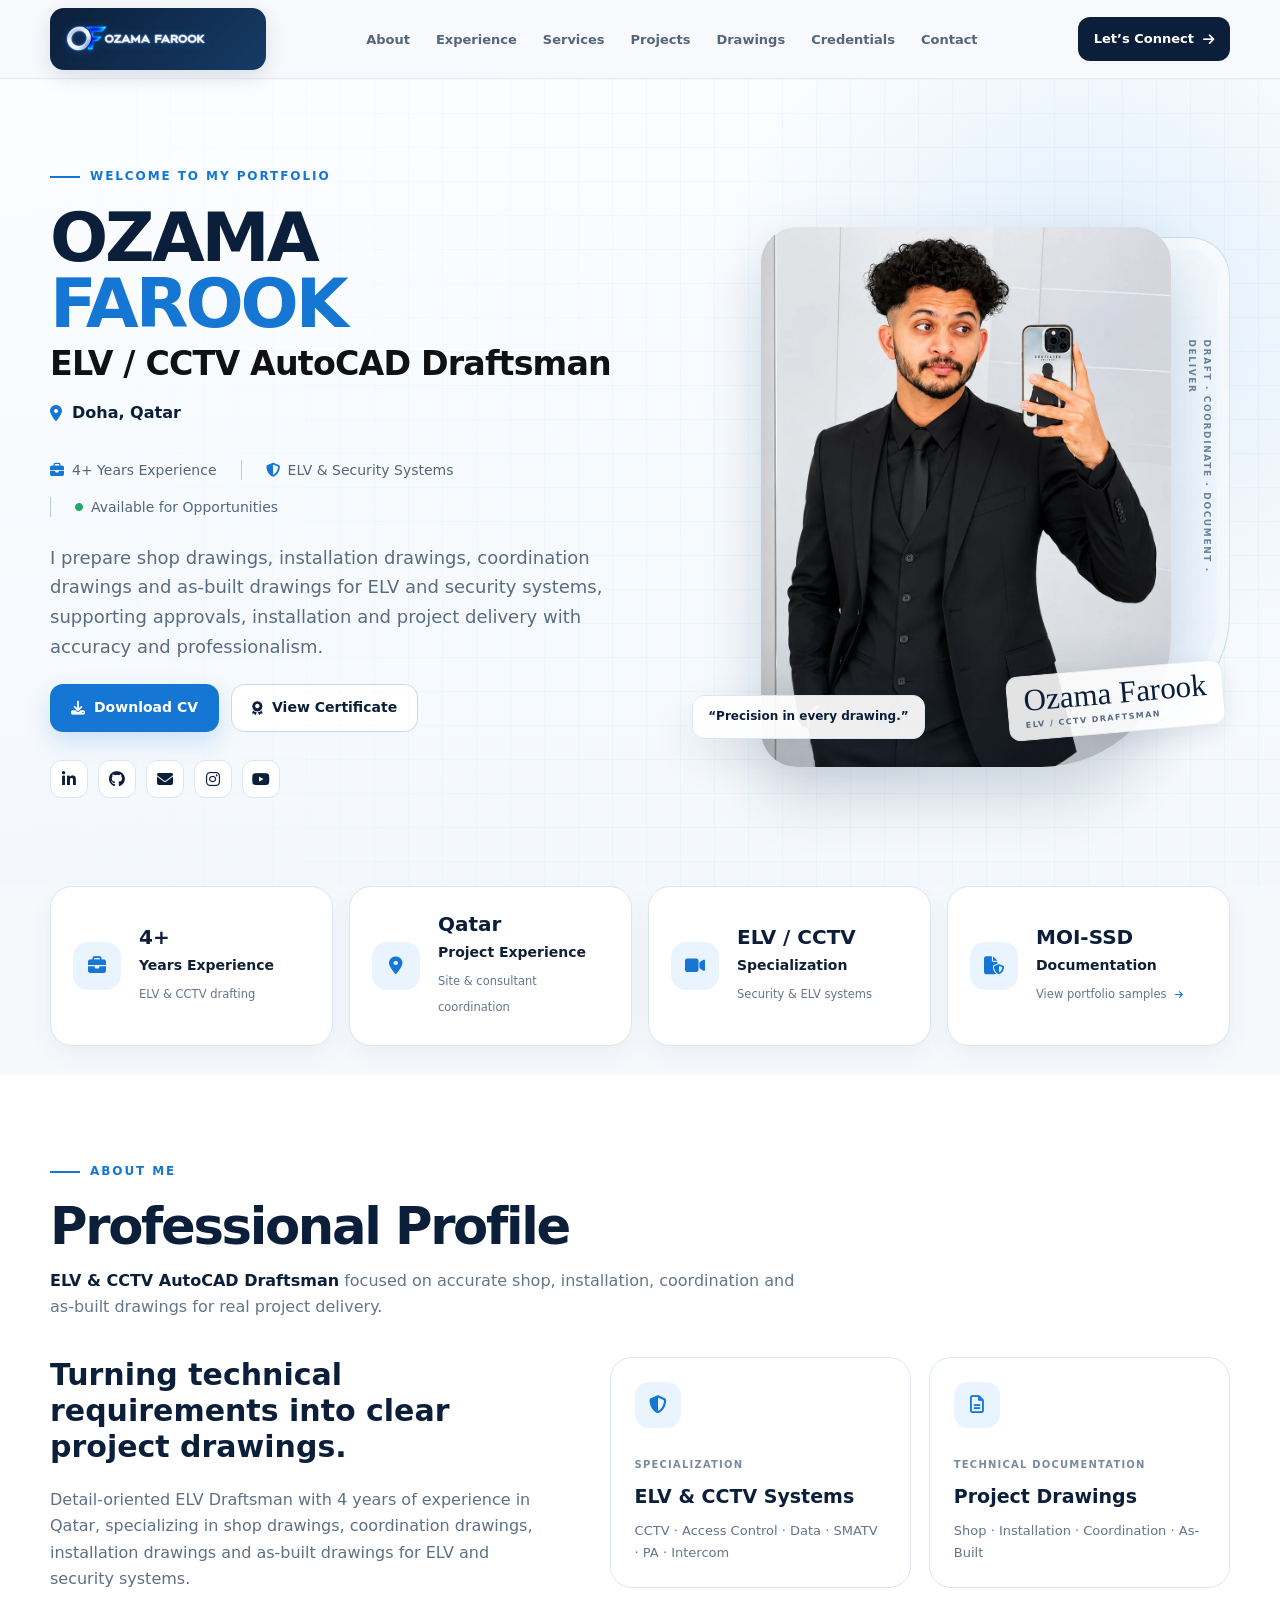
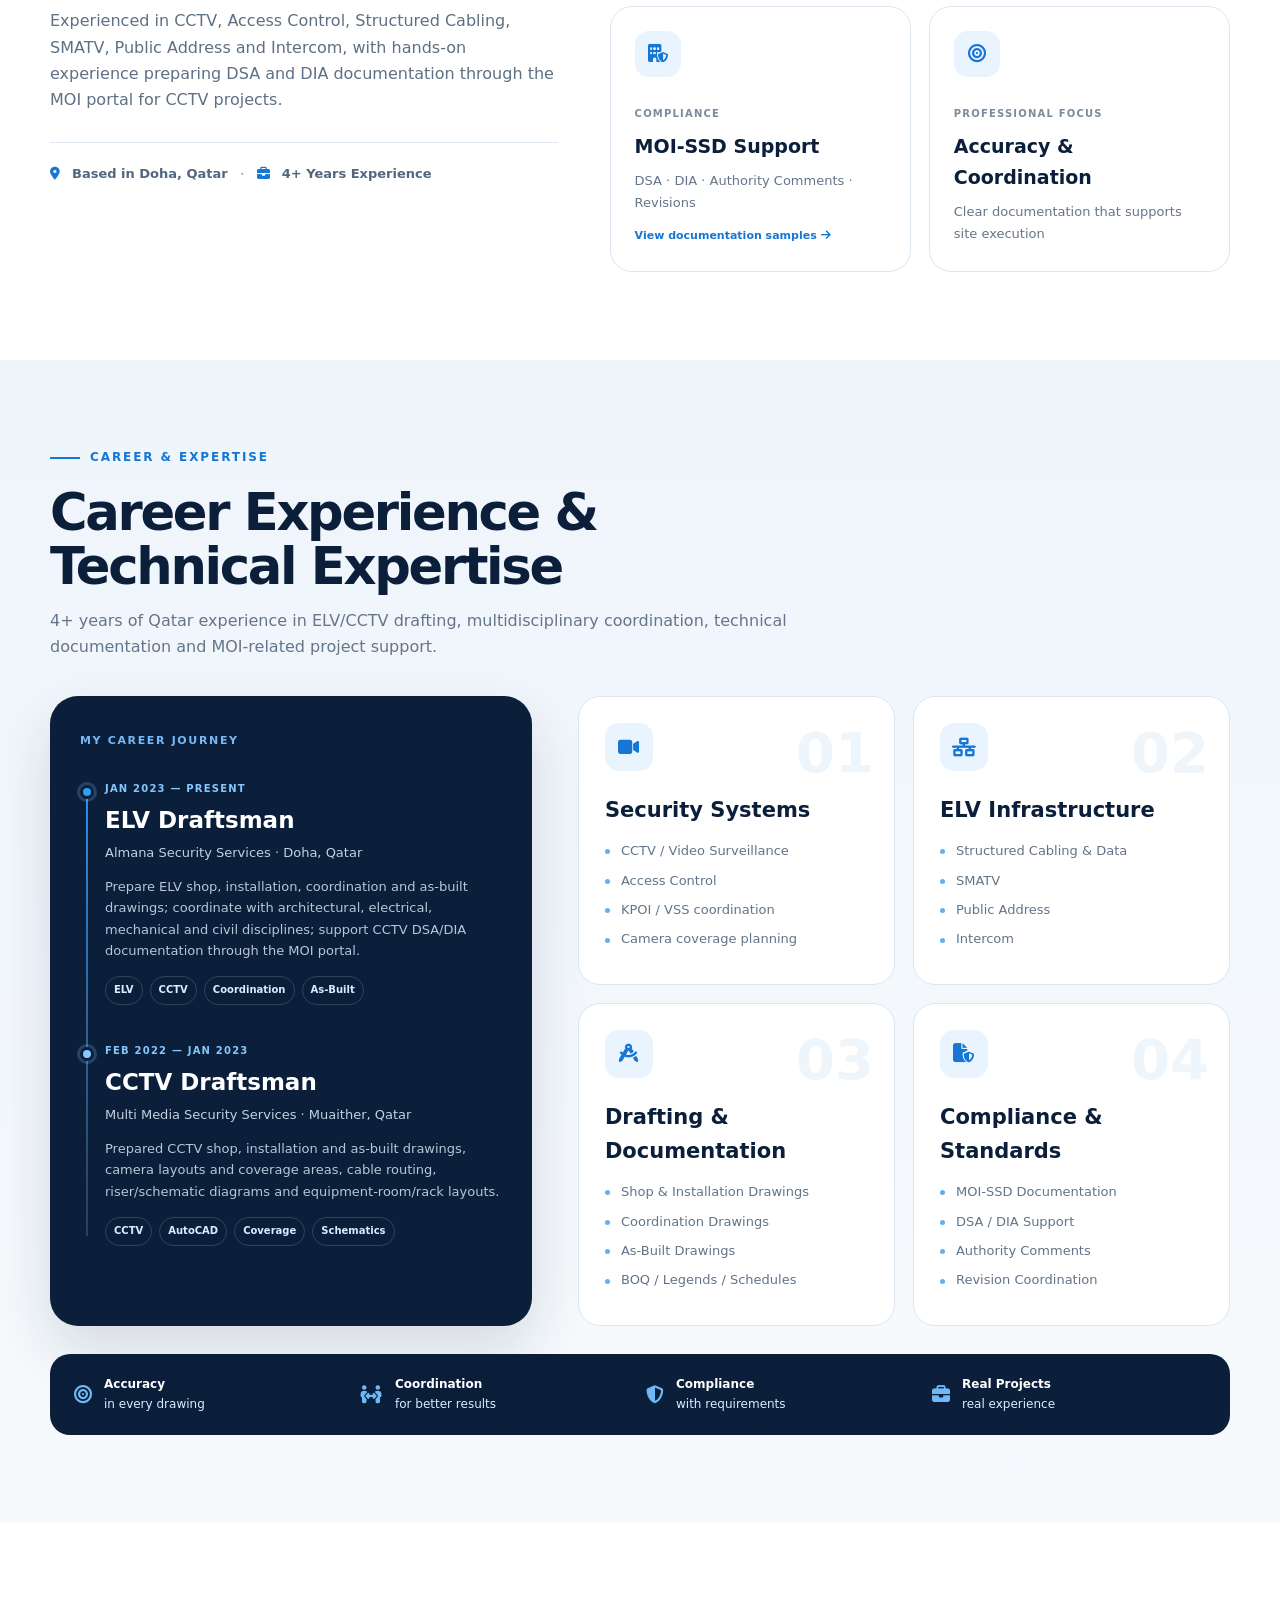
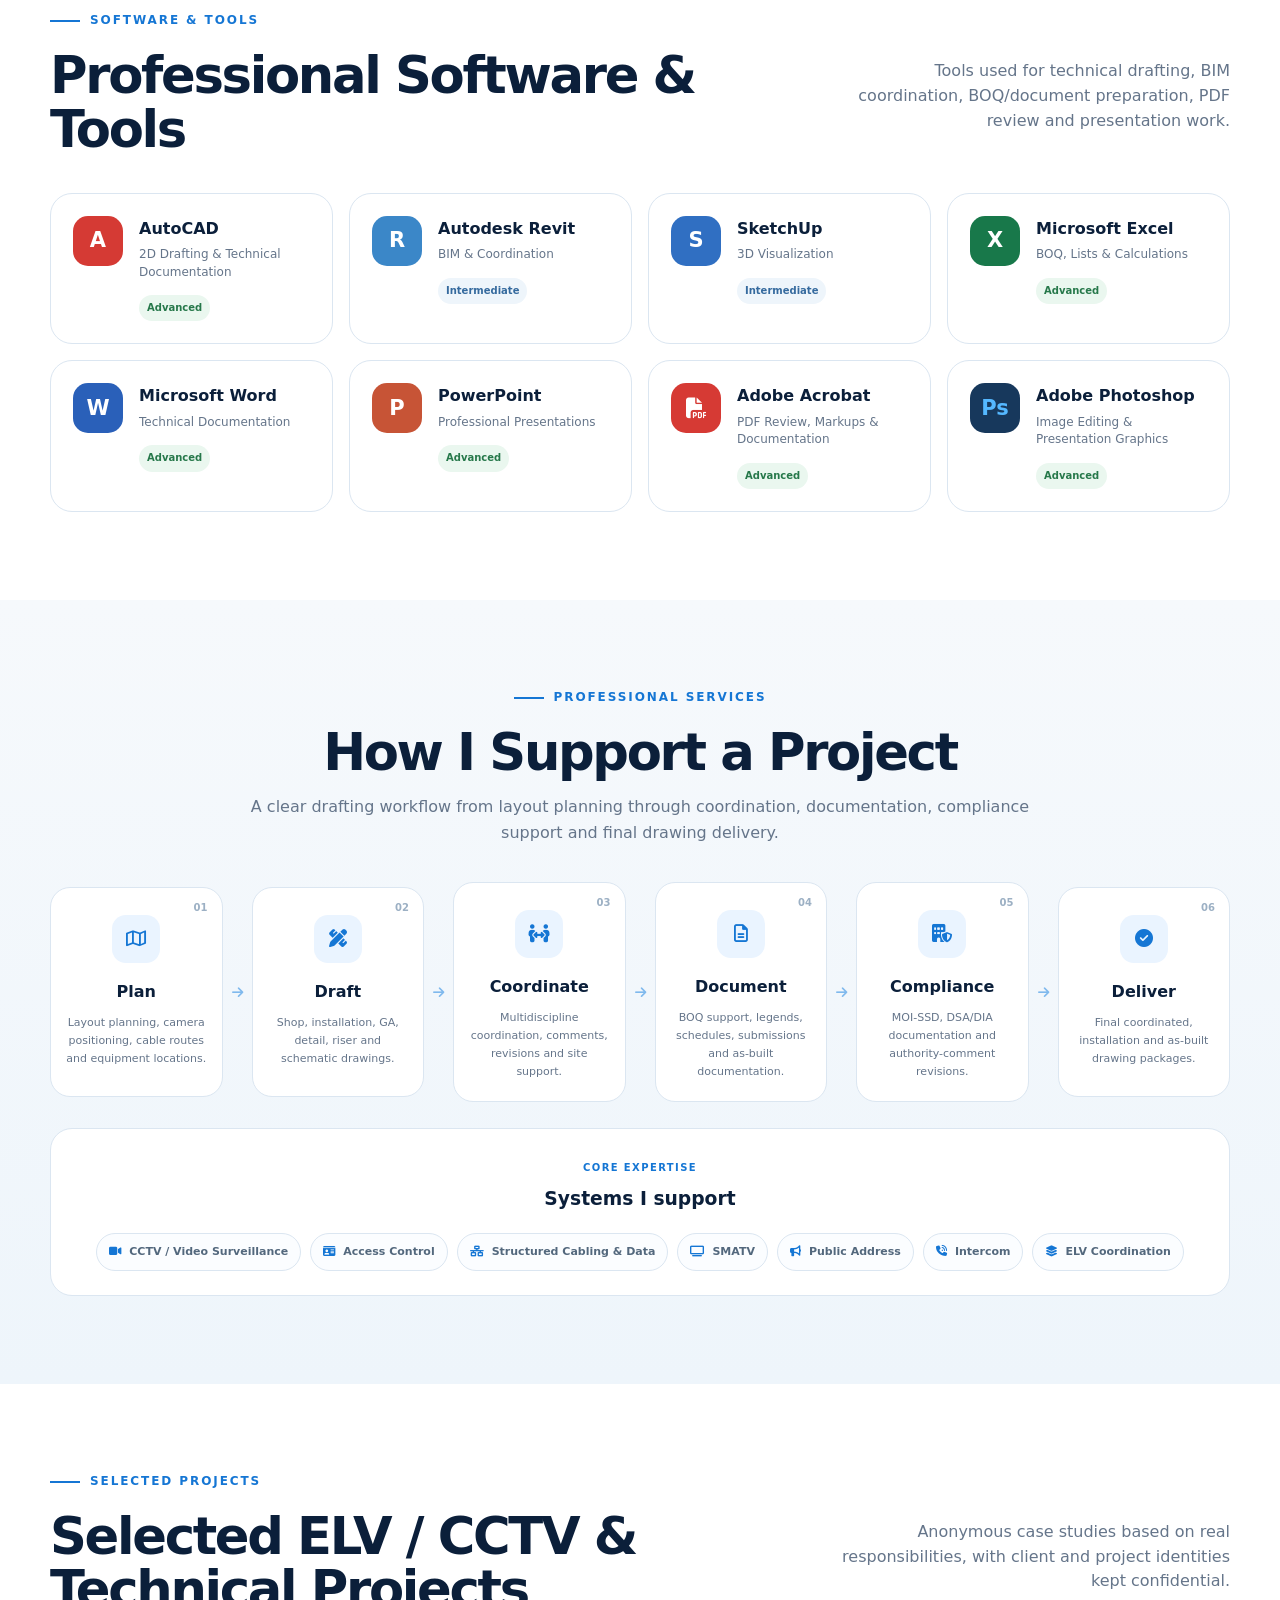
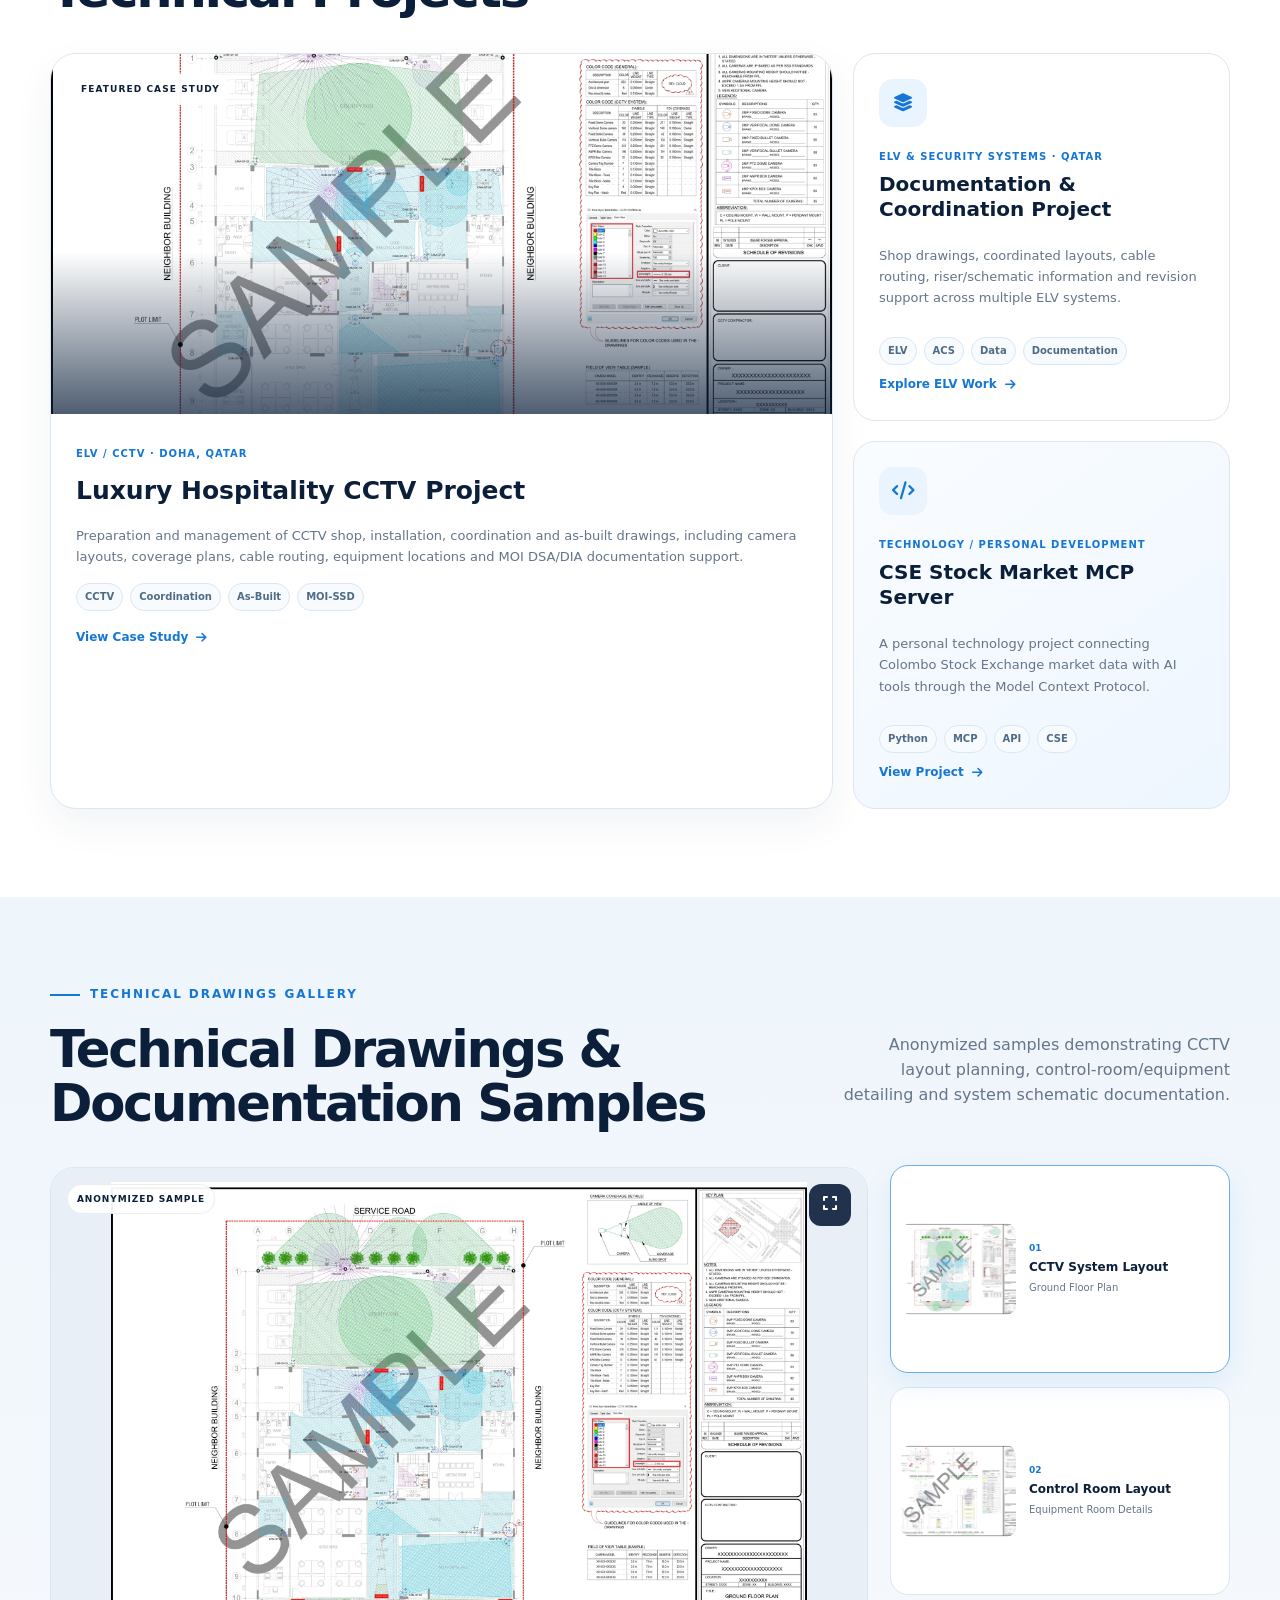
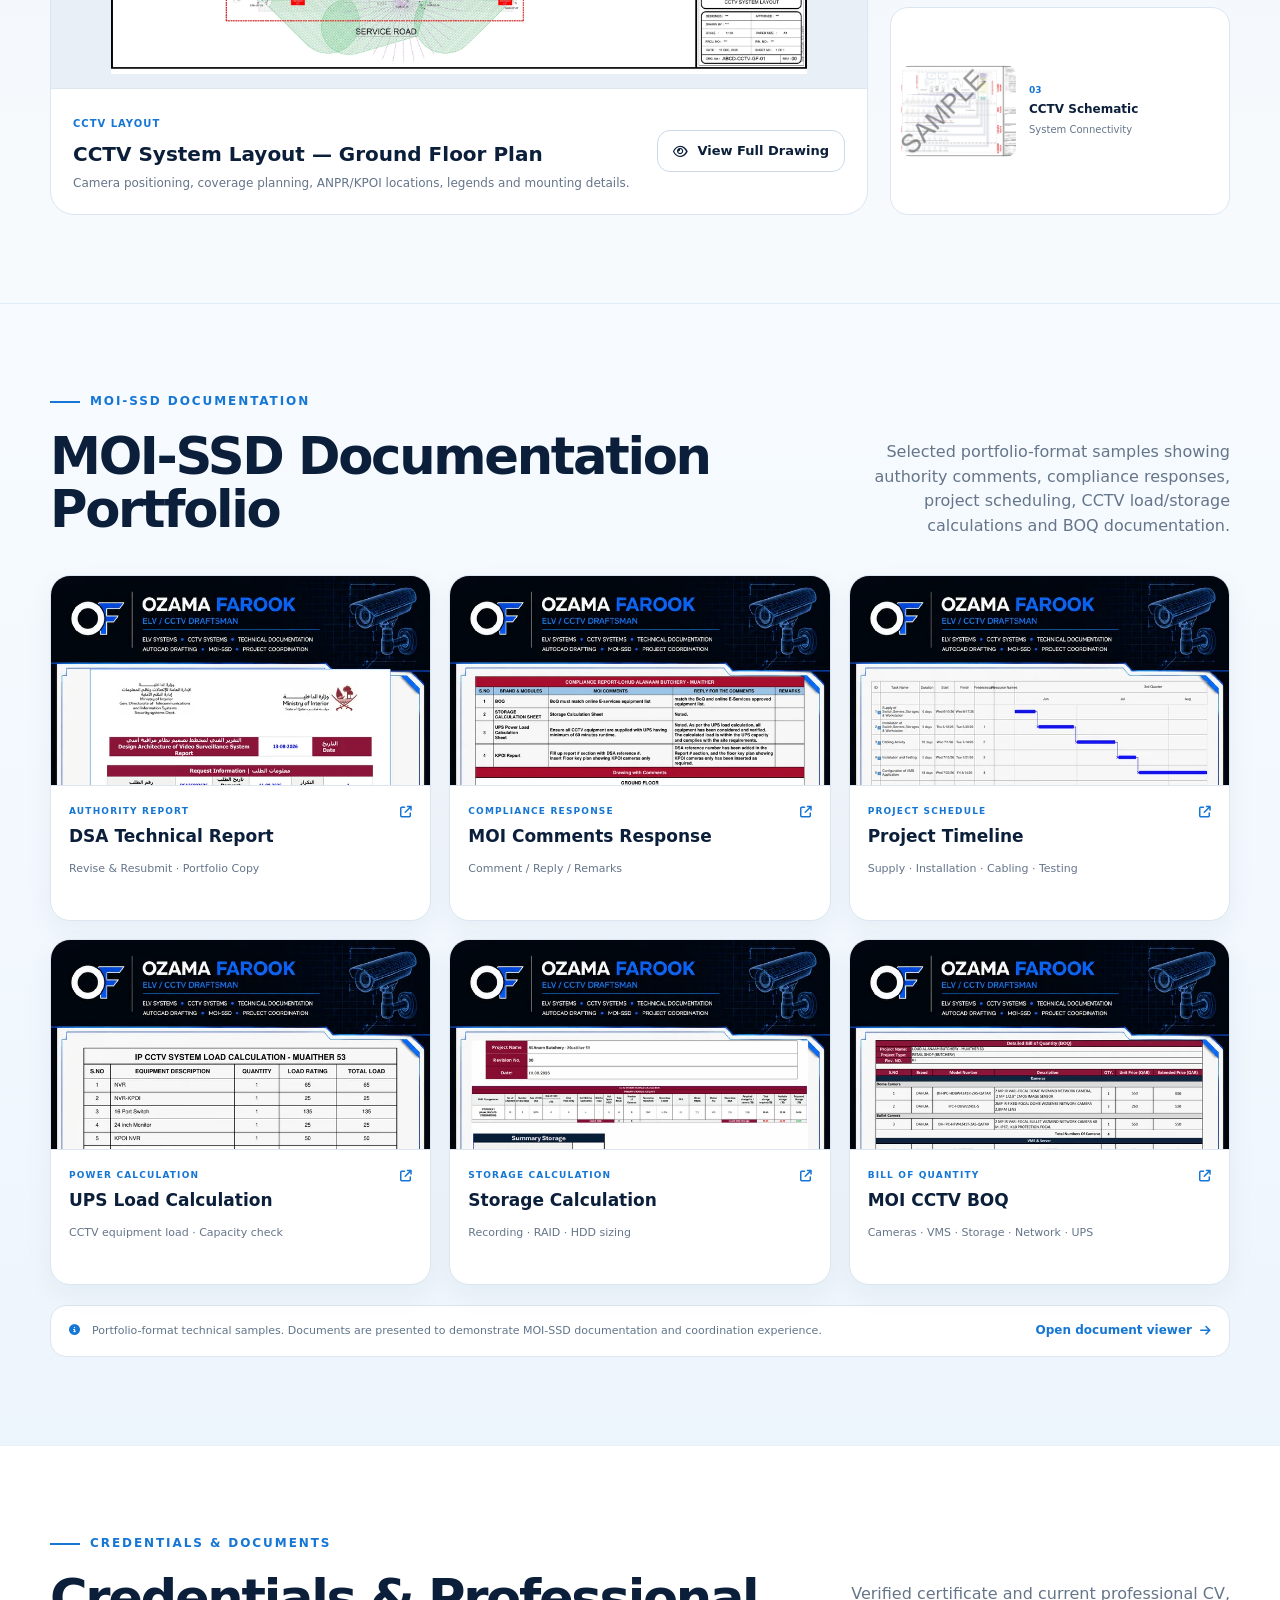
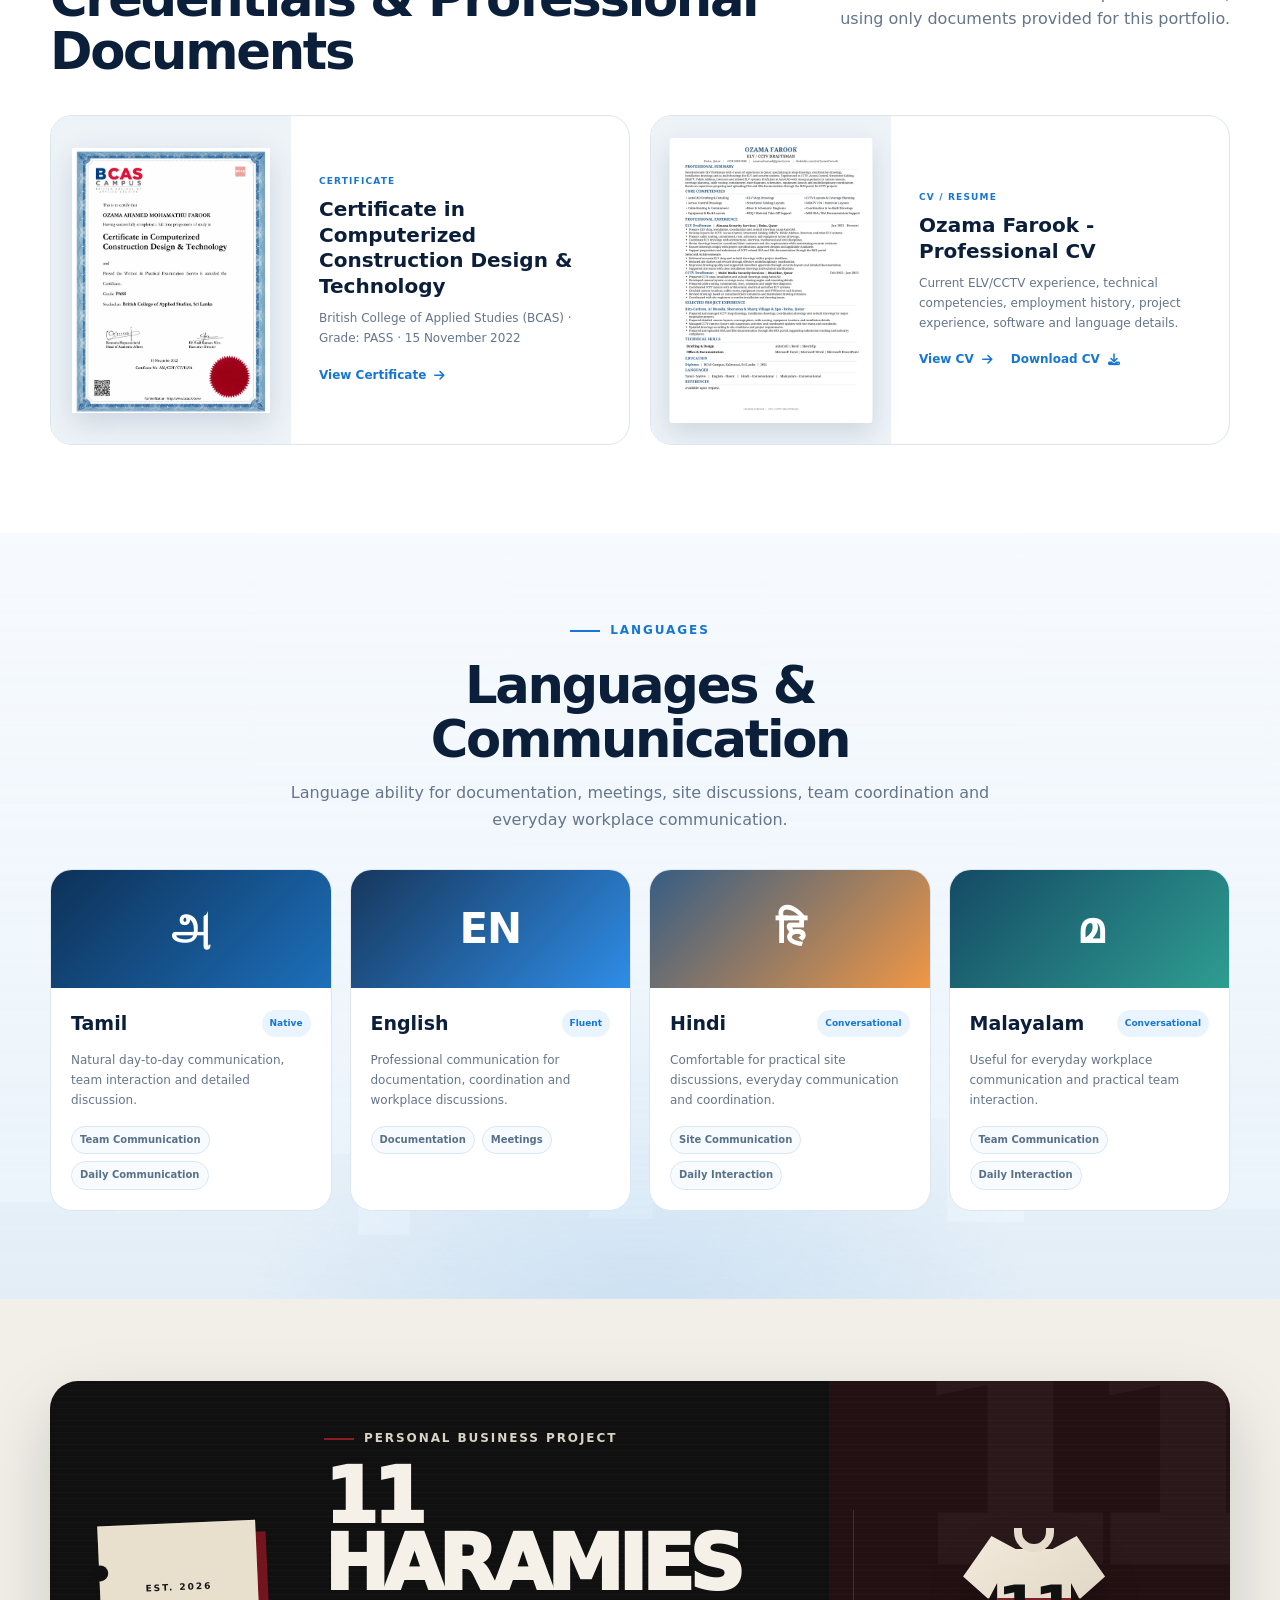
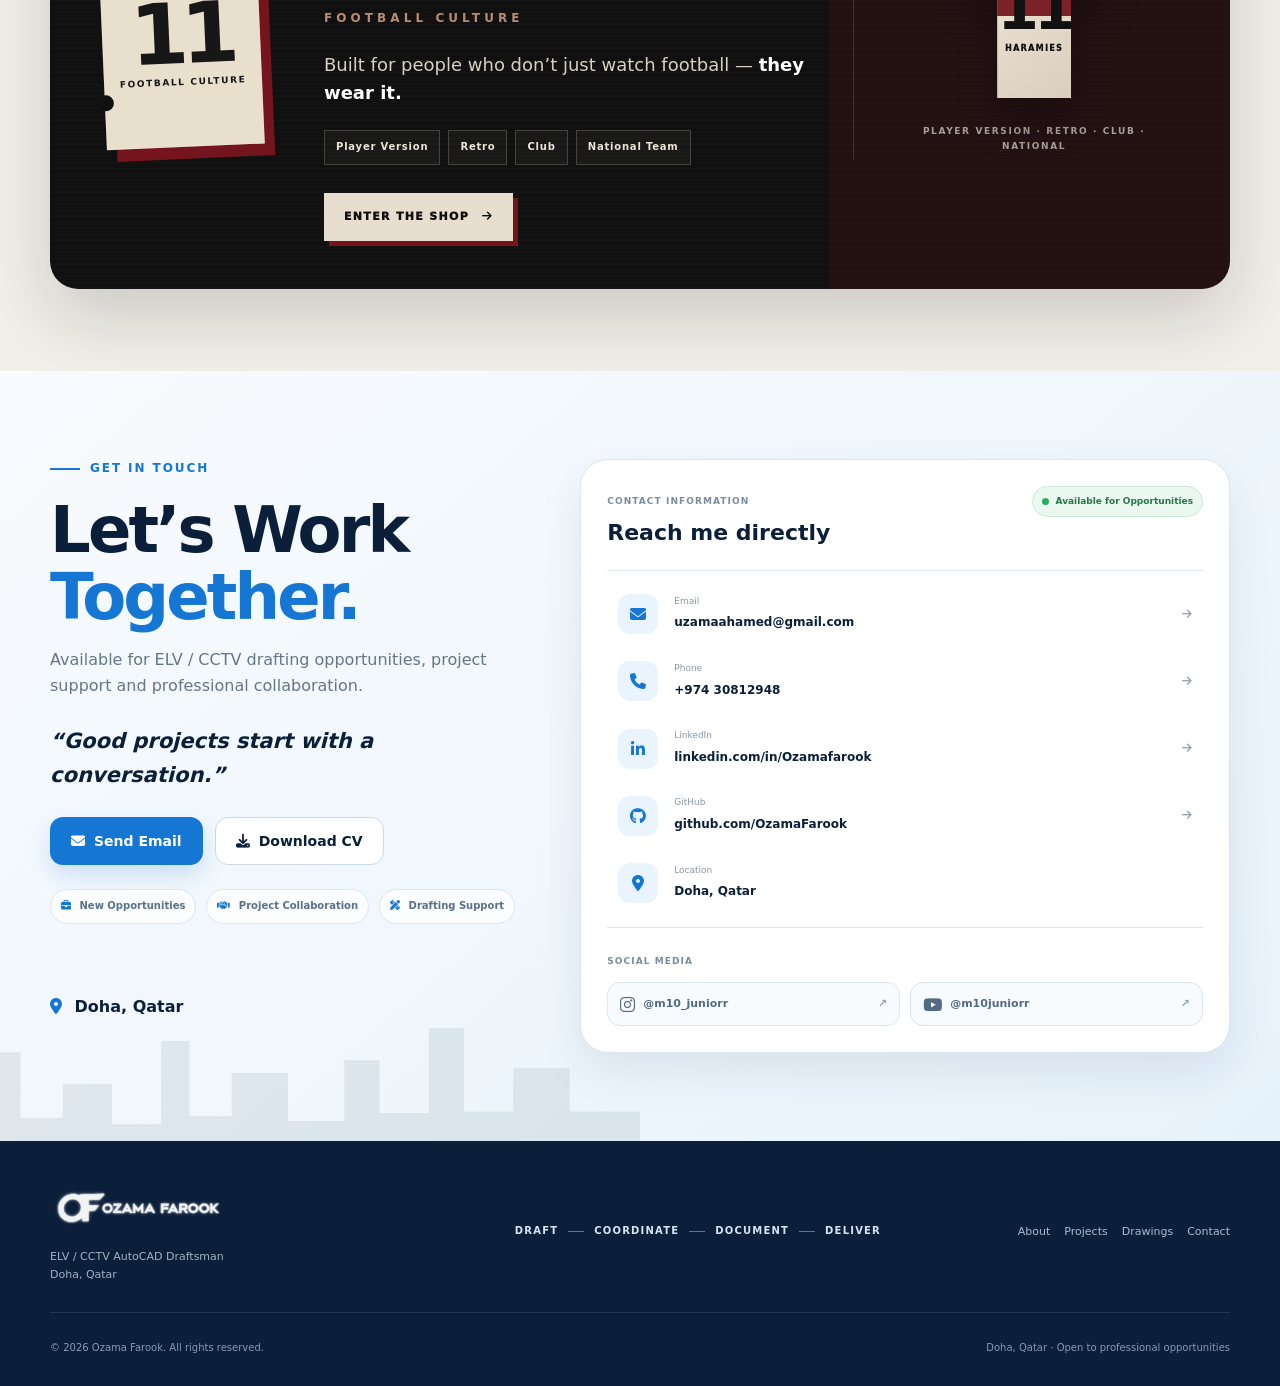
==== commit 549eabed: "Improve portfolio SEO V13" ====
--- a/index.html
+++ b/index.html
@@ -4,7 +4,7 @@
   <meta charset="UTF-8">
   <meta name="viewport" content="width=device-width, initial-scale=1.0">
   <title>Ozama Farook | ELV / CCTV AutoCAD Draftsman in Doha, Qatar</title>
-  <meta name="description" content="Professional portfolio of Ozama Farook, ELV / CCTV AutoCAD Draftsman in Doha, Qatar with 4+ years of experience in CCTV, Access Control, Structured Cabling, technical drawings, coordination, as-built documentation and MOI DSA/DIA support.">
+  <meta name="description" content="Ozama Farook is an ELV / CCTV AutoCAD Draftsman in Doha, Qatar with 4+ years of experience in CCTV, ELV drawings, coordination and MOI-SSD documentation.">
   <meta name="author" content="Ozama Farook">
   <meta name="robots" content="index, follow">
   <meta name="theme-color" content="#f7f9fc">
--- a/style.css
+++ b/style.css
@@ -79,7 +79,7 @@
 
 /* V4 hero identity alignment */
 .hero-copy .hero-name{font-size:clamp(54px,5.35vw,82px);line-height:.96;letter-spacing:-.045em;margin:0;color:var(--navy);font-weight:900;text-transform:uppercase}
-.hero-role{font-size:clamp(28px,2.6vw,43px);line-height:1.08;margin:10px 0 18px;color:var(--blue);font-weight:850;letter-spacing:-.025em}
+.hero-role{font-size:clamp(28px,2.6vw,43px);line-height:1.08;margin:10px 0 18px;color:#111111;font-weight:850;letter-spacing:-.025em}
 .hero-location{display:inline-flex;align-items:center;gap:10px;color:var(--navy);font-size:16px;font-weight:700;margin-bottom:18px}.hero-location i{color:var(--blue)}
 .hero-facts-primary{margin:14px 0 24px;gap:14px 24px;font-size:14px}.hero-facts-primary span{position:relative}.hero-facts-primary span+span::before{content:"";width:1px;height:20px;background:#bdcbd9;margin-right:16px}.hero-facts-primary .available i{font-size:8px}
 .hero-copy .hero-lead{margin:24px 0 22px;max-width:720px;line-height:1.65}
@@ -170,3 +170,16 @@
   .contact-list>a,.contact-location{grid-template-columns:40px minmax(0,1fr) auto}
   .contact-list strong{overflow-wrap:anywhere}
 }
+
+/* V12 — requested final adjustments: black hero job title + undistorted document previews */
+.certificate-dialog{width:min(760px,100%)}
+.certificate-viewer{display:flex;justify-content:center;align-items:flex-start;overflow:auto;background:#e9eff5;padding:18px;max-height:72vh}
+.certificate-viewer img{display:block;width:auto!important;height:auto!important;max-width:min(100%,620px)!important;max-height:none!important;object-fit:contain!important;aspect-ratio:auto!important;margin:0 auto;flex:0 0 auto;box-shadow:0 15px 45px rgba(17,44,80,.15);user-select:none}
+.cv-dialog{width:min(920px,100%)}
+.cv-viewer{display:flex;justify-content:center;align-items:flex-start;overflow:auto;background:#eef3f8;padding:22px;max-height:72vh}
+.cv-viewer img{display:block;width:auto!important;height:auto!important;max-width:min(100%,760px)!important;max-height:none!important;object-fit:contain!important;aspect-ratio:auto!important;margin:0 auto;flex:0 0 auto;box-shadow:0 12px 36px rgba(17,44,80,.18)}
+@media(max-width:600px){
+  .certificate-dialog,.cv-dialog{width:100%}
+  .certificate-viewer,.cv-viewer{padding:10px;max-height:68vh}
+  .certificate-viewer img,.cv-viewer img{max-width:100%!important}
+}
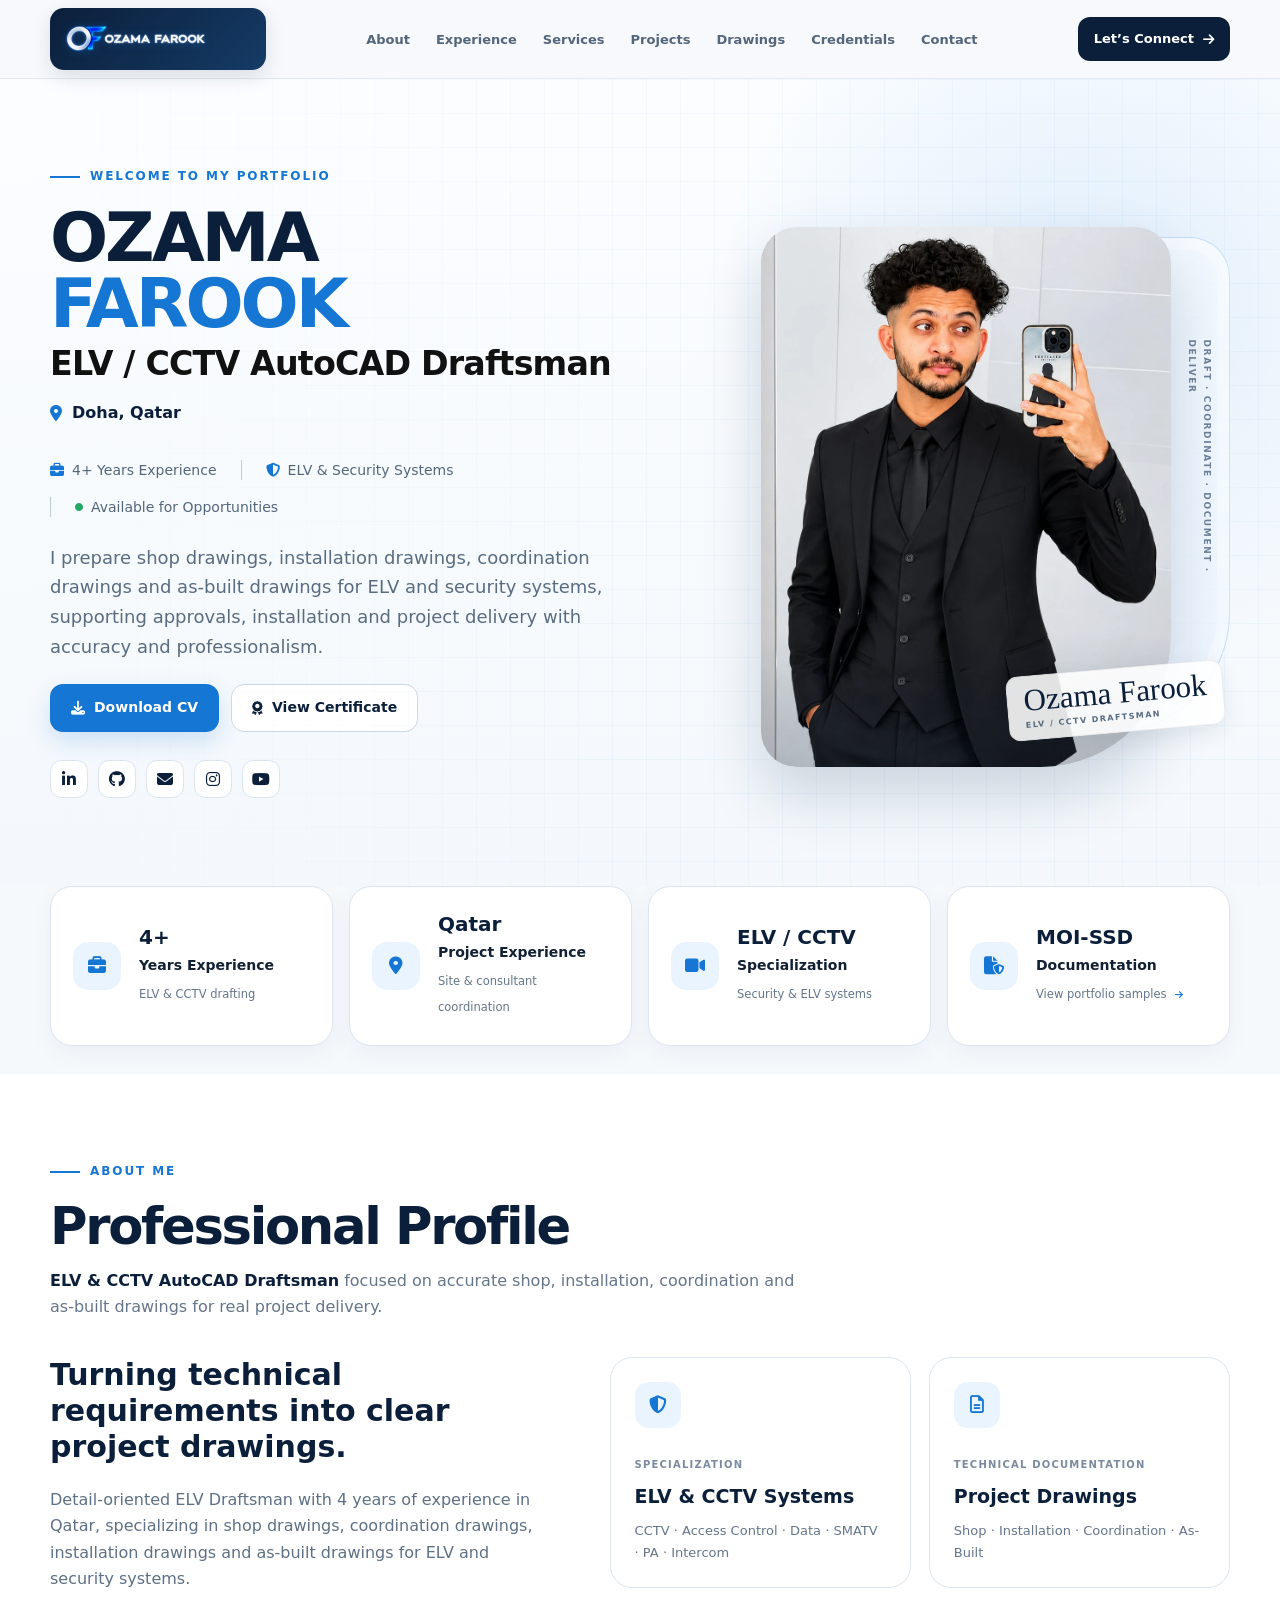
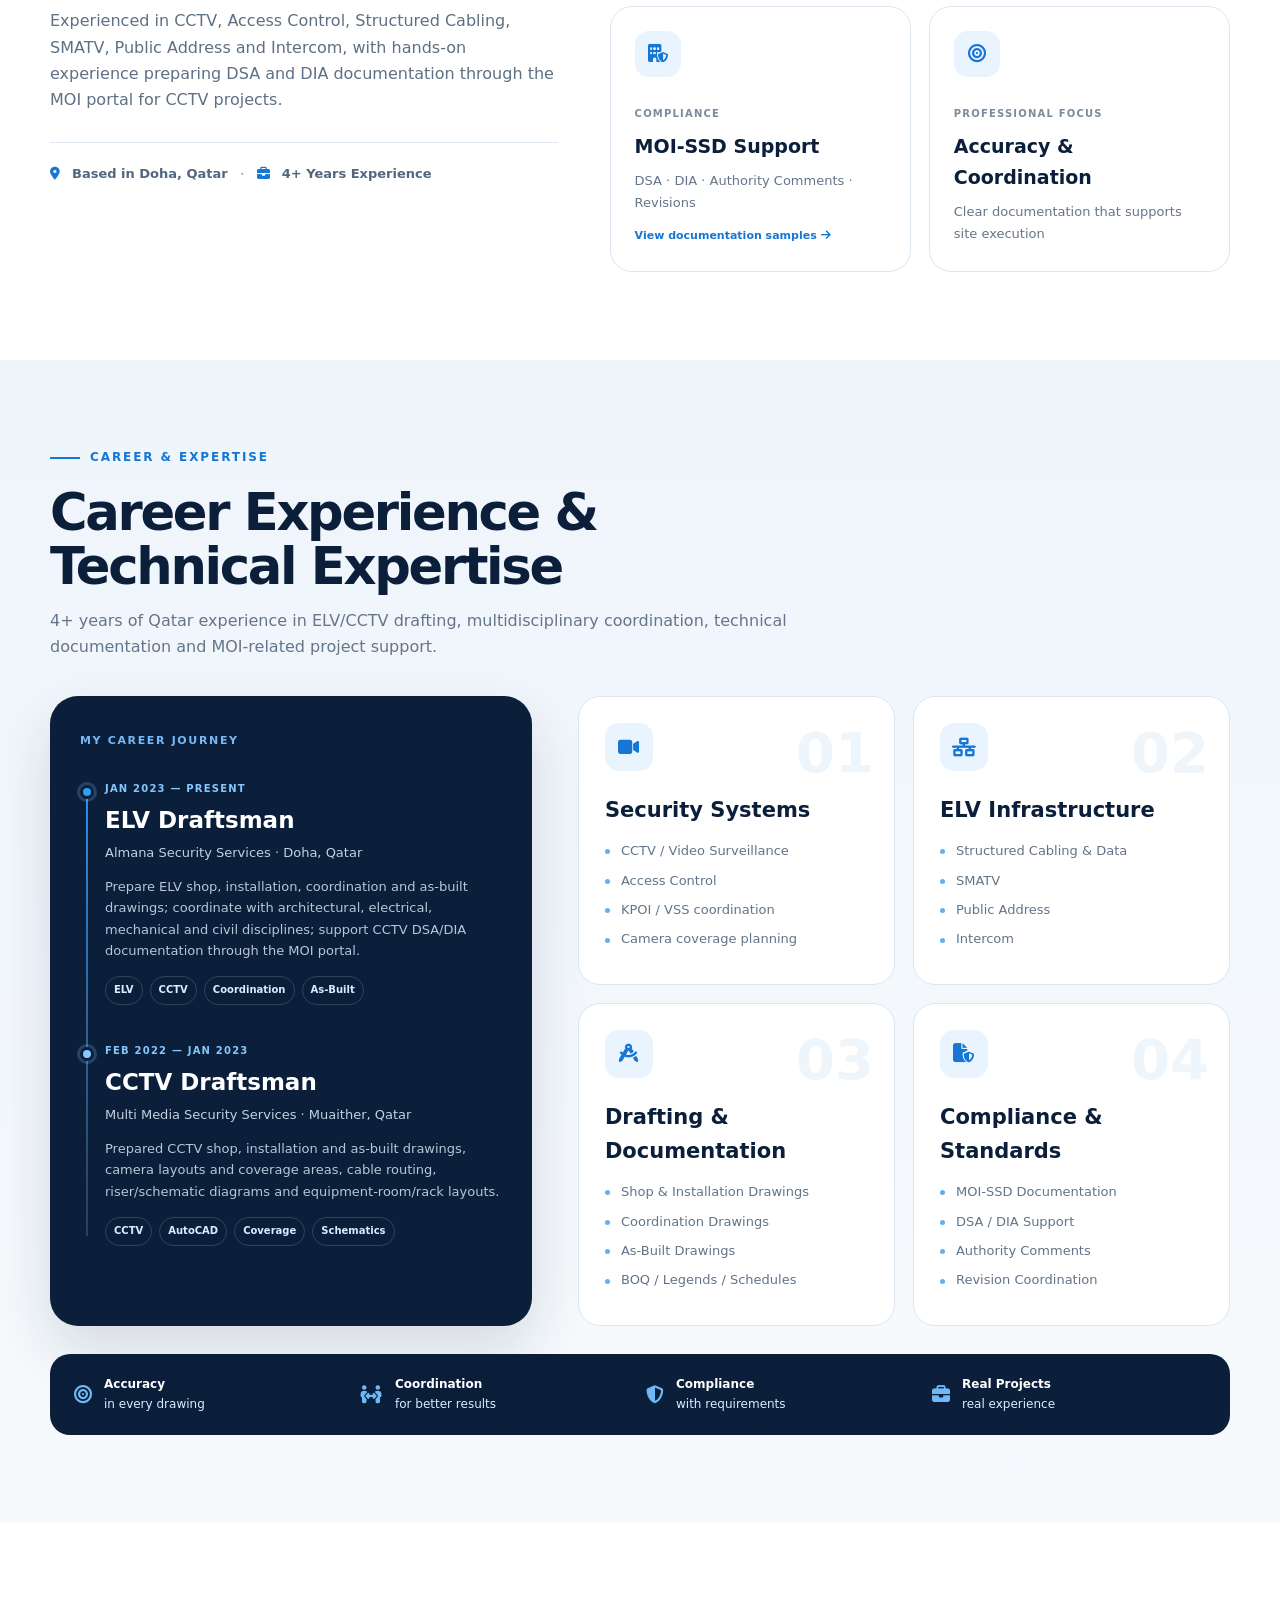
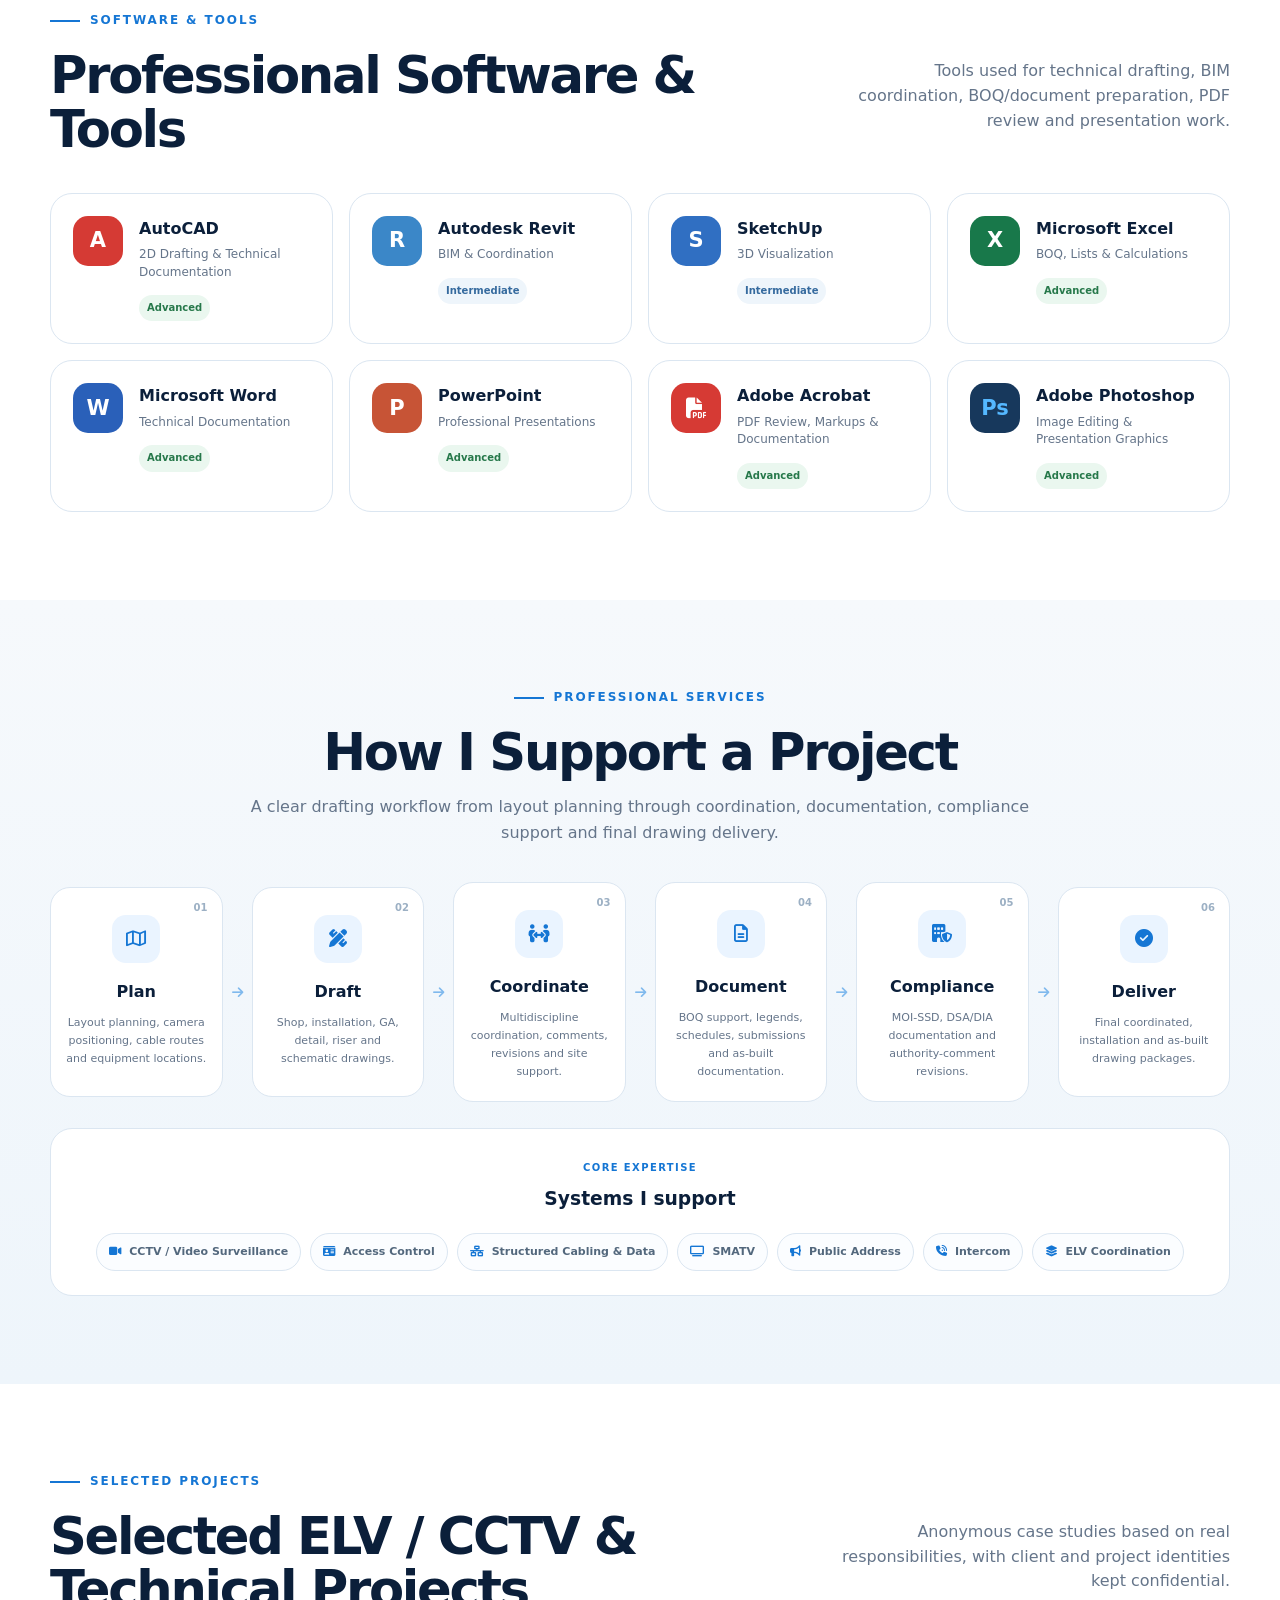
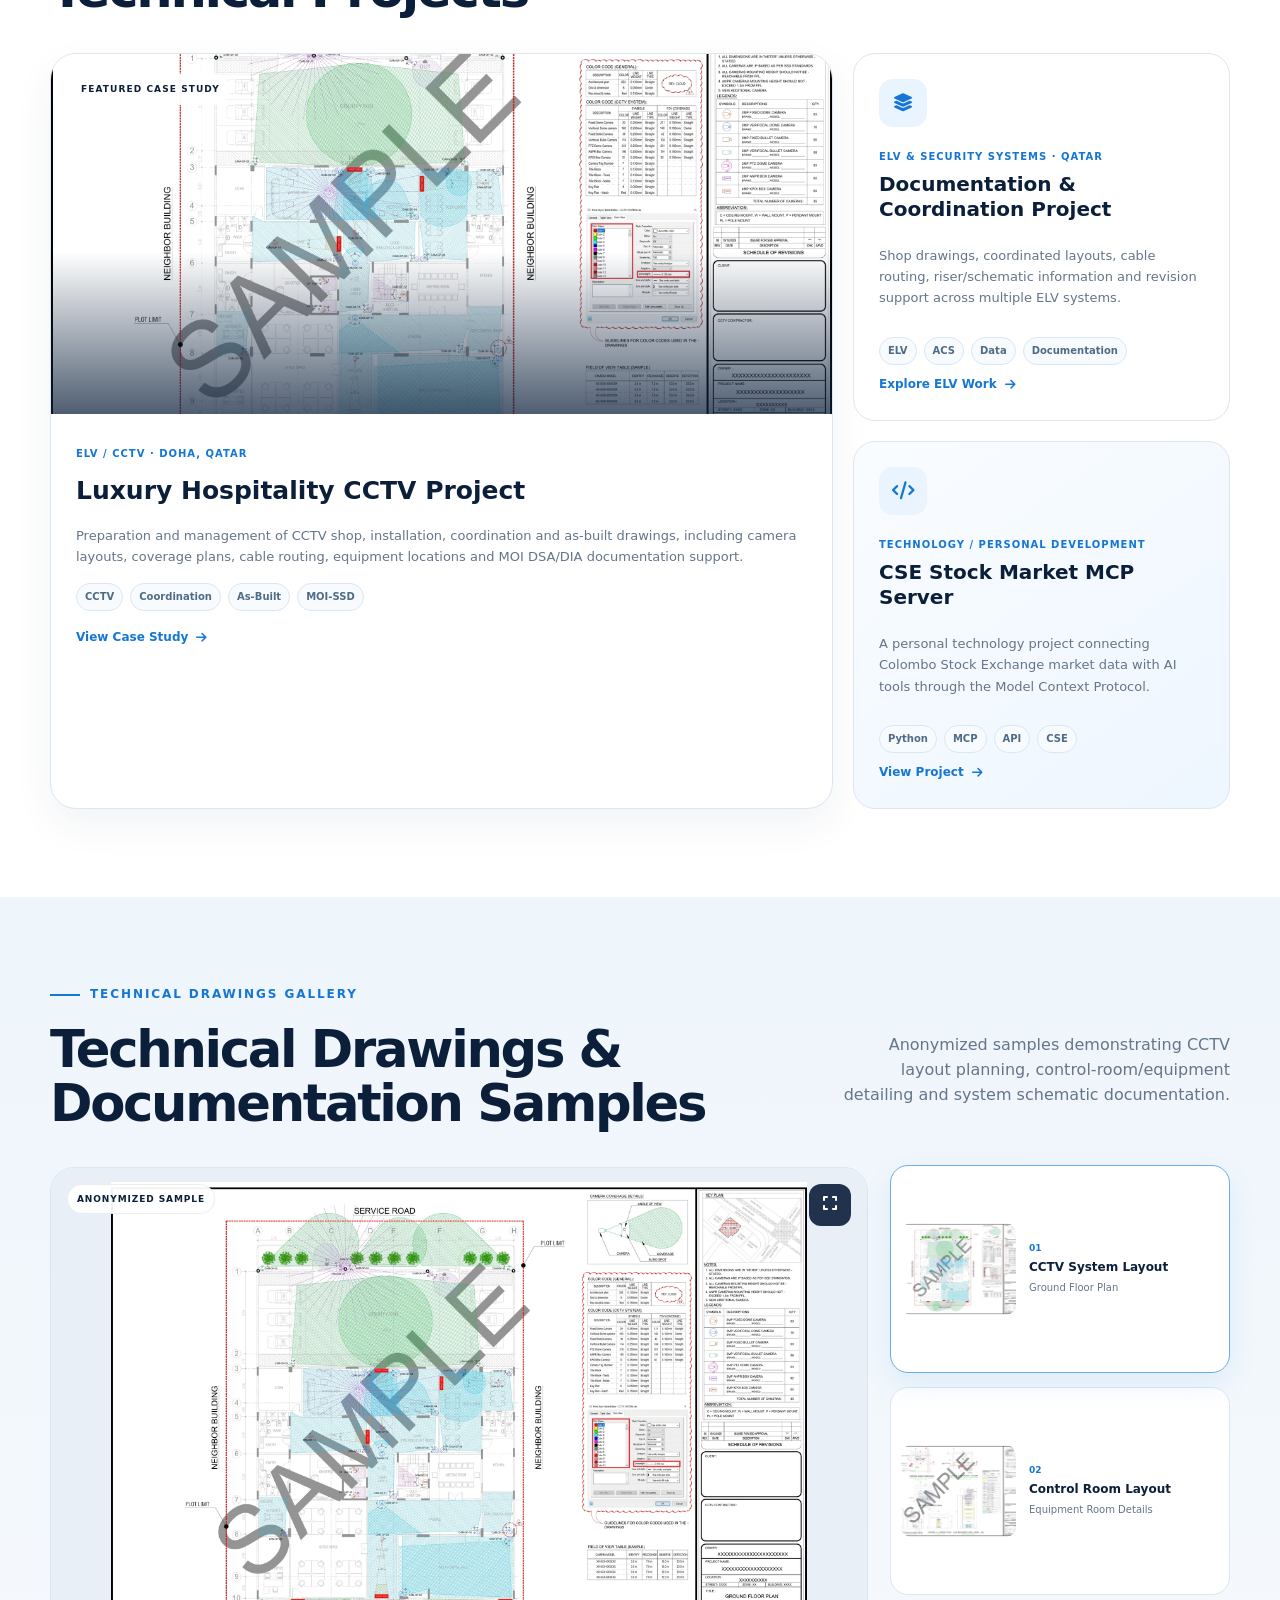
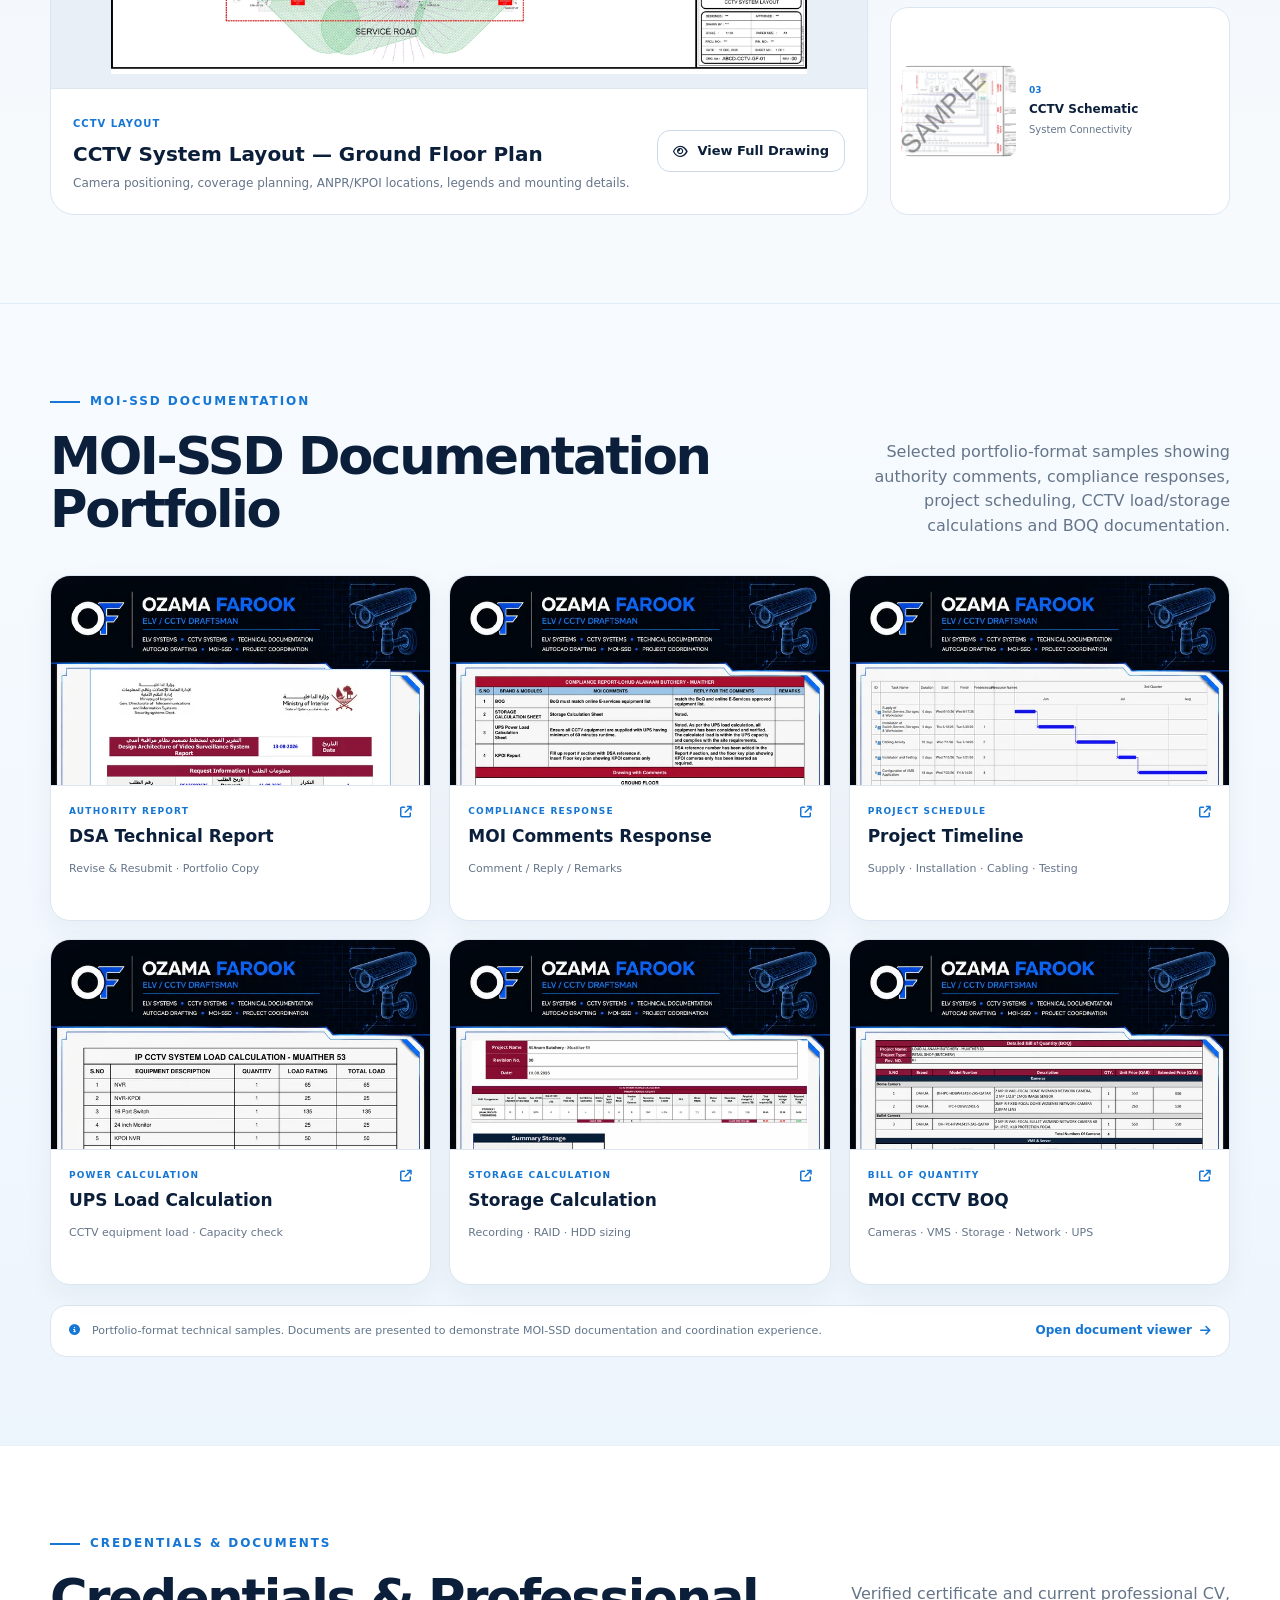
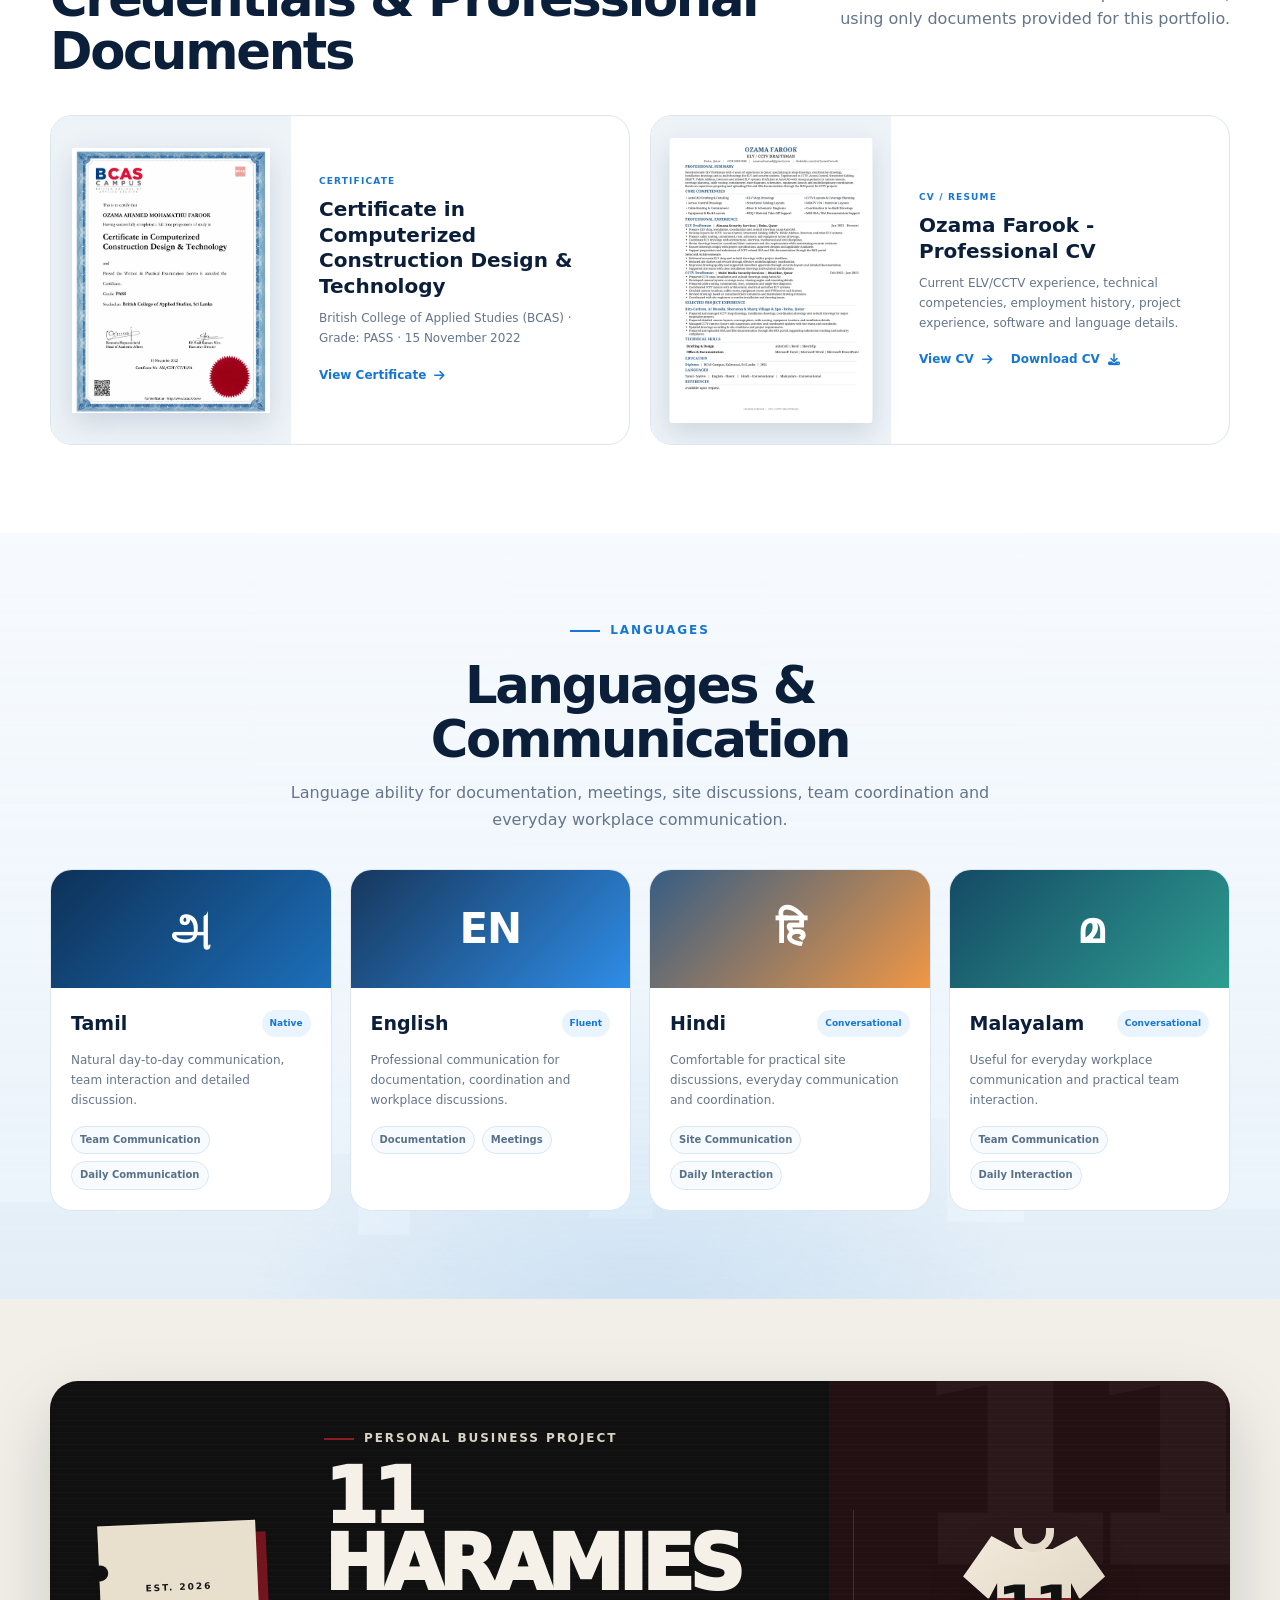
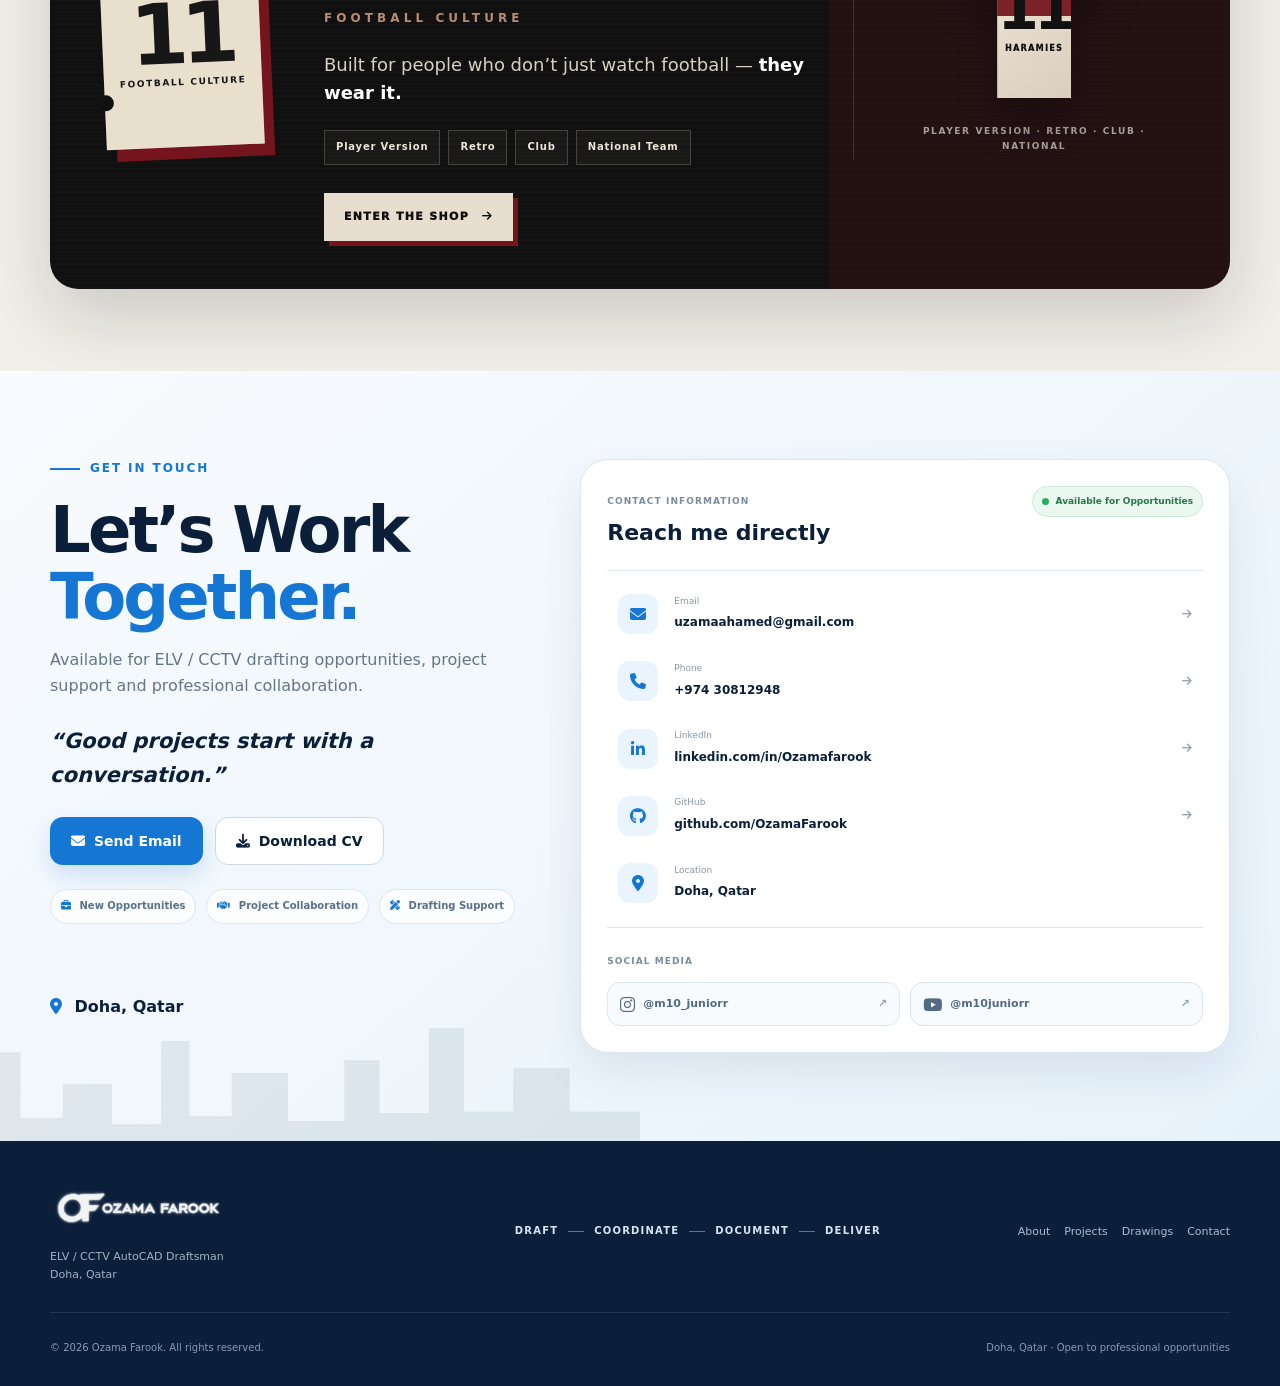
==== commit f59ac77f: "Hero cleanup V14" ====
--- a/index.html
+++ b/index.html
@@ -125,7 +125,6 @@
           </div>
           <div class="hero-signature"><span>Ozama Farook</span><small>ELV / CCTV DRAFTSMAN</small></div>
           <div class="hero-vertical-copy" aria-hidden="true">DRAFT · COORDINATE · DOCUMENT · DELIVER</div>
-          <div class="hero-quote">“Precision in every drawing.”</div>
         </div>
       </div>
     </section>
--- a/style.css
+++ b/style.css
@@ -9,13 +9,13 @@
 .site-header{position:sticky;top:0;z-index:1100;background:rgba(247,249,252,.88);backdrop-filter:blur(18px);border-bottom:1px solid rgba(15,49,86,.08);transition:var(--ease)}.site-header.scrolled{background:rgba(255,255,255,.96);box-shadow:0 8px 30px rgba(21,55,92,.08)}.header-inner{min-height:78px;display:flex;align-items:center;justify-content:space-between;gap:28px}.brand{display:flex;align-items:center;padding:6px 10px;border-radius:14px;background:linear-gradient(135deg,#0b1f3a,#153b66);box-shadow:0 7px 20px rgba(11,31,58,.12)}.brand-logo{width:196px;height:50px;object-fit:contain;object-position:left center;filter:drop-shadow(0 1px 4px rgba(21,118,212,.28))}.navbar{display:flex;align-items:center;gap:26px}.navbar a{position:relative;font-size:13px;font-weight:700;color:#53667c;padding:28px 0 26px}.navbar a::after{content:"";position:absolute;left:0;right:100%;bottom:18px;height:2px;background:var(--blue);border-radius:2px;transition:var(--ease)}.navbar a:hover,.navbar a.active{color:var(--navy)}.navbar a:hover::after,.navbar a.active::after{right:0}.header-actions{display:flex;align-items:center;gap:12px}.header-cta{display:inline-flex;align-items:center;gap:9px;background:var(--navy);color:#fff;padding:11px 16px;border-radius:12px;font-size:13px;font-weight:800;transition:var(--ease)}.header-cta:hover{background:var(--blue);transform:translateY(-2px)}.menu-toggle{display:none;width:44px;height:44px;border:1px solid var(--line);border-radius:12px;background:#fff;color:var(--navy);cursor:pointer}
 
 .hero{padding-top:72px;padding-bottom:56px;position:relative;overflow:hidden;background:radial-gradient(circle at 85% 28%,rgba(50,145,231,.13),transparent 30%),linear-gradient(180deg,#fbfdff 0%,#f4f8fc 100%)}.hero::before{content:"";position:absolute;inset:0;background-image:linear-gradient(rgba(21,118,212,.035) 1px,transparent 1px),linear-gradient(90deg,rgba(21,118,212,.035) 1px,transparent 1px);background-size:34px 34px;mask-image:linear-gradient(to right,transparent 0,#000 48%,#000 100%);pointer-events:none}.hero-grid{display:grid;grid-template-columns:1.05fr .95fr;align-items:center;gap:70px;min-height:610px}.eyebrow{display:flex;align-items:center;gap:10px;color:var(--blue);font-size:12px;font-weight:900;letter-spacing:.16em;margin:0 0 18px}.eyebrow span{width:30px;height:2px;background:var(--blue)}.centered-eye{justify-content:center}.hero h1,.section-heading h2,.split-heading h2,.contact-copy h2{font-size:clamp(42px,5vw,72px);line-height:1.05;letter-spacing:-.045em;margin:0;color:var(--navy);font-weight:800}.hero h1 em,.contact-copy h2 em{font-style:normal;color:var(--blue)}.hero-lead{font-size:18px;max-width:660px;color:#5a6c80;margin:28px 0 20px}.hero-facts{display:flex;flex-wrap:wrap;gap:10px 20px;font-size:13px;color:#53667c;margin:24px 0 30px}.hero-facts span{display:inline-flex;align-items:center;gap:8px}.hero-facts i{color:var(--blue)}.hero-facts .available i{font-size:8px;color:#24a866}.hero-actions,.contact-actions{display:flex;flex-wrap:wrap;gap:12px}.btn{border:1px solid transparent;display:inline-flex;align-items:center;justify-content:center;gap:9px;min-height:48px;padding:0 20px;border-radius:13px;font-weight:800;font-size:14px;cursor:pointer;transition:var(--ease)}.btn-primary{background:var(--blue);color:#fff;box-shadow:0 10px 24px rgba(21,118,212,.18)}.btn-primary:hover{background:var(--navy);transform:translateY(-2px)}.btn-secondary{background:#fff;border-color:#cbd9e7;color:var(--navy)}.btn-secondary:hover{border-color:var(--blue);color:var(--blue);transform:translateY(-2px);box-shadow:0 10px 24px rgba(21,118,212,.08)}.btn.compact{min-height:42px;padding:0 15px;font-size:13px}.hero-socials{display:flex;gap:10px;margin-top:28px}.hero-socials a{width:38px;height:38px;border:1px solid var(--line);background:#fff;border-radius:11px;display:grid;place-items:center;color:var(--navy);transition:var(--ease)}.hero-socials a:hover{color:var(--blue);border-color:var(--blue);transform:translateY(-2px)}
-.hero-visual{position:relative;min-height:570px;display:flex;align-items:flex-end;justify-content:center}.hero-blueprint{position:absolute;inset:7% 0 6% 14%;border:1px solid rgba(21,118,212,.18);border-radius:40px 40px 120px 40px;background:linear-gradient(135deg,rgba(255,255,255,.8),rgba(232,243,255,.68));box-shadow:inset 0 0 0 12px rgba(255,255,255,.34)}.hero-blueprint::before,.hero-blueprint::after{content:"";position:absolute;background:rgba(21,118,212,.13)}.hero-blueprint::before{width:65%;height:1px;top:20%;left:16%}.hero-blueprint::after{height:55%;width:1px;left:25%;top:22%}.profile-frame{position:relative;z-index:2;width:min(410px,84%);border-radius:36px 36px 130px 36px;overflow:hidden;box-shadow:0 28px 60px rgba(13,45,81,.18);background:linear-gradient(180deg,#dcecff,#edf5fc)}.profile-frame::after{content:"";position:absolute;inset:auto 0 0;height:25%;background:linear-gradient(transparent,rgba(11,31,58,.17))}.profile-frame img{width:100%;height:540px;object-fit:cover;object-position:center top}.hero-signature{position:absolute;z-index:4;right:0;top:23%;font-family:"Brush Script MT","Segoe Script",cursive;font-size:38px;color:var(--navy);transform:rotate(-5deg)}.hero-vertical-copy{position:absolute;right:-145px;top:50%;transform:rotate(90deg);font-size:10px;font-weight:900;letter-spacing:.22em;color:#70839a}.hero-quote{position:absolute;z-index:4;left:4%;bottom:10%;background:rgba(255,255,255,.93);border:1px solid var(--line);padding:14px 18px;border-radius:14px;font-size:14px;font-weight:800;color:var(--navy);box-shadow:var(--shadow)}
+.hero-visual{position:relative;min-height:570px;display:flex;align-items:flex-end;justify-content:center}.hero-blueprint{position:absolute;inset:7% 0 6% 14%;border:1px solid rgba(21,118,212,.18);border-radius:40px 40px 120px 40px;background:linear-gradient(135deg,rgba(255,255,255,.8),rgba(232,243,255,.68));box-shadow:inset 0 0 0 12px rgba(255,255,255,.34)}.hero-blueprint::before,.hero-blueprint::after{content:"";position:absolute;background:rgba(21,118,212,.13)}.hero-blueprint::before{width:65%;height:1px;top:20%;left:16%}.hero-blueprint::after{height:55%;width:1px;left:25%;top:22%}.profile-frame{position:relative;z-index:2;width:min(410px,84%);border-radius:36px 36px 130px 36px;overflow:hidden;box-shadow:0 28px 60px rgba(13,45,81,.18);background:linear-gradient(180deg,#dcecff,#edf5fc)}.profile-frame::after{content:"";position:absolute;inset:auto 0 0;height:25%;background:linear-gradient(transparent,rgba(11,31,58,.17))}.profile-frame img{width:100%;height:540px;object-fit:cover;object-position:center top}.hero-signature{position:absolute;z-index:4;right:0;top:23%;font-family:"Brush Script MT","Segoe Script",cursive;font-size:38px;color:var(--navy);transform:rotate(-5deg)}.hero-vertical-copy{position:absolute;right:-145px;top:50%;transform:rotate(90deg);font-size:10px;font-weight:900;letter-spacing:.22em;color:#70839a}
 
 /* Hero polish v2 */
 .hero h1{font-size:clamp(40px,4.35vw,64px);line-height:1.07}
 .hero .hero-signature{left:2%;right:auto;top:7%;font-size:31px;transform:rotate(-4deg);background:rgba(255,255,255,.88);padding:5px 12px;border:1px solid rgba(11,31,58,.08);border-radius:12px;box-shadow:0 8px 22px rgba(17,44,80,.08)}
 .hero .hero-vertical-copy{right:3%;top:50%;transform:translateY(-50%);writing-mode:vertical-rl;letter-spacing:.18em;font-size:9px}
-.hero .hero-quote{left:6%;bottom:7%;padding:11px 15px;font-size:12px;border-radius:12px}
+
 
 .highlights-grid{display:grid;grid-template-columns:repeat(4,1fr);gap:16px}.highlight-card,.info-card,.expertise-card,.tool-card,.project-card,.credential-card,.language-card{background:#fff;border:1px solid var(--line);border-radius:var(--radius);transition:var(--ease)}.highlight-card{display:flex;align-items:center;gap:18px;padding:26px 22px;box-shadow:0 8px 24px rgba(17,44,80,.05)}.highlight-card:hover,.info-card:hover,.expertise-card:hover,.tool-card:hover,.project-card:hover,.credential-card:hover,.language-card:hover{transform:translateY(-3px);border-color:#82b9ed;box-shadow:var(--shadow-hover)}.highlight-icon{width:48px;height:48px;border-radius:15px;background:var(--blue-soft);color:var(--blue);display:grid;place-items:center;font-size:18px;flex:none}.highlight-card strong{display:block;color:var(--navy);font-size:20px;line-height:1.1}.highlight-card p{margin:6px 0 3px;font-weight:800;font-size:14px}.highlight-card small{color:var(--muted);font-size:11.5px}
 
@@ -50,7 +50,7 @@
   :root{--shell:min(100% - 28px,1180px)}.section{padding:78px 0}.header-inner{min-height:70px}.brand{padding:5px 8px}.brand-logo{width:170px;height:44px}.menu-toggle{display:grid;place-items:center}.navbar{position:absolute;top:70px;left:14px;right:14px;display:none;flex-direction:column;align-items:stretch;gap:0;background:#fff;border:1px solid var(--line);border-radius:18px;box-shadow:var(--shadow);padding:8px}.navbar.active{display:flex}.navbar a{padding:12px 14px;border-radius:10px}.navbar a::after{display:none}.navbar a:hover,.navbar a.active{background:#eef6fd}.hero{padding-top:40px}.hero-grid{grid-template-columns:1fr;min-height:auto}.hero-copy{order:1}.hero-visual{order:2;min-height:500px}.profile-frame img{height:470px}.hero-signature{left:4%;right:auto;top:5%}.hero-vertical-copy{display:none}.profile-grid{grid-template-columns:1fr}.profile-cards{grid-template-columns:repeat(2,1fr)}.split-heading{display:block}.split-heading>p{text-align:left;max-width:620px}.expertise-grid{grid-template-columns:1fr 1fr}.values-strip{grid-template-columns:repeat(2,1fr)}.core-expertise{grid-template-columns:1fr}.credentials-grid{grid-template-columns:1fr}.contact-panel-head{flex-direction:column}.footer-bottom{flex-direction:column}}
 
 @media (max-width:620px){
-  .section{padding:66px 0}.hero h1,.contact-copy h2{font-size:42px}.section-heading h2,.split-heading h2{font-size:34px}.hero-grid{gap:24px}.hero-lead{font-size:16px}.hero-facts{display:grid}.hero-actions .btn,.contact-actions .btn{flex:1;min-width:150px}.hero-visual{min-height:440px}.profile-frame{width:90%;border-radius:26px 26px 90px 26px}.profile-frame img{height:420px}.hero-signature{font-size:27px}.hero-quote{left:2%;bottom:4%}.highlights-grid{grid-template-columns:1fr}.profile-cards,.expertise-grid,.tools-grid,.workflow,.supporting-projects,.language-grid{grid-template-columns:1fr}.values-strip{grid-template-columns:1fr}.drawing-stage{height:360px}.drawing-meta{align-items:flex-start;flex-direction:column}.drawing-thumbs{grid-template-columns:1fr}.drawing-thumb{grid-template-columns:100px 1fr}.drawing-thumb img{width:100px;height:82px}.credential-card{grid-template-columns:1fr}.credential-preview,.cv-preview{min-height:240px}.contact-panel{padding:18px}.contact-list strong{font-size:11px;word-break:break-word}.social-block>div{grid-template-columns:1fr}.footer-mantra{flex-wrap:wrap}.footer-mantra i{display:none}.modal{padding:10px}.modal-header h2{font-size:14px}.full-drawing-viewer img{min-width:900px}}
+  .section{padding:66px 0}.hero h1,.contact-copy h2{font-size:42px}.section-heading h2,.split-heading h2{font-size:34px}.hero-grid{gap:24px}.hero-lead{font-size:16px}.hero-facts{display:grid}.hero-actions .btn,.contact-actions .btn{flex:1;min-width:150px}.hero-visual{min-height:440px}.profile-frame{width:90%;border-radius:26px 26px 90px 26px}.profile-frame img{height:420px}.hero-signature{font-size:27px}.highlights-grid{grid-template-columns:1fr}.profile-cards,.expertise-grid,.tools-grid,.workflow,.supporting-projects,.language-grid{grid-template-columns:1fr}.values-strip{grid-template-columns:1fr}.drawing-stage{height:360px}.drawing-meta{align-items:flex-start;flex-direction:column}.drawing-thumbs{grid-template-columns:1fr}.drawing-thumb{grid-template-columns:100px 1fr}.drawing-thumb img{width:100px;height:82px}.credential-card{grid-template-columns:1fr}.credential-preview,.cv-preview{min-height:240px}.contact-panel{padding:18px}.contact-list strong{font-size:11px;word-break:break-word}.social-block>div{grid-template-columns:1fr}.footer-mantra{flex-wrap:wrap}.footer-mantra i{display:none}.modal{padding:10px}.modal-header h2{font-size:14px}.full-drawing-viewer img{min-width:900px}}
 
 @media (prefers-reduced-motion:reduce){html{scroll-behavior:auto}*,*::before,*::after{animation:none!important;transition:none!important}.reveal{opacity:1!important;transform:none!important}}
 
@@ -86,7 +86,7 @@
 .hero-signature{display:flex!important;flex-direction:column;align-items:flex-start;gap:3px;left:auto!important;right:1%!important;top:auto!important;bottom:6%!important;transform:rotate(-5deg)!important;padding:8px 16px!important}
 .hero-signature span{font-family:"Brush Script MT","Segoe Script",cursive;font-size:31px;line-height:1;color:var(--navy)}
 .hero-signature small{font-family:Inter,system-ui,sans-serif;font-size:8px;font-weight:900;letter-spacing:.18em;color:#566a80;white-space:nowrap}
-.hero-quote{left:-2%!important;bottom:5%!important}
+
 @media (max-width:980px){.hero-copy .hero-name{font-size:clamp(50px,8vw,72px)}.hero-role{font-size:clamp(27px,5vw,39px)}.hero-facts-primary span+span::before{display:none}.hero-signature{right:4%!important}}
 @media (max-width:640px){.hero-copy .hero-name{font-size:44px}.hero-role{font-size:25px}.hero-location{font-size:14px}.hero-facts-primary{display:grid;gap:10px;margin:10px 0 18px}.hero-signature{right:2%!important;bottom:4%!important}.hero-signature span{font-size:25px}.hero-signature small{font-size:7px}.hero-socials{gap:8px}}
 
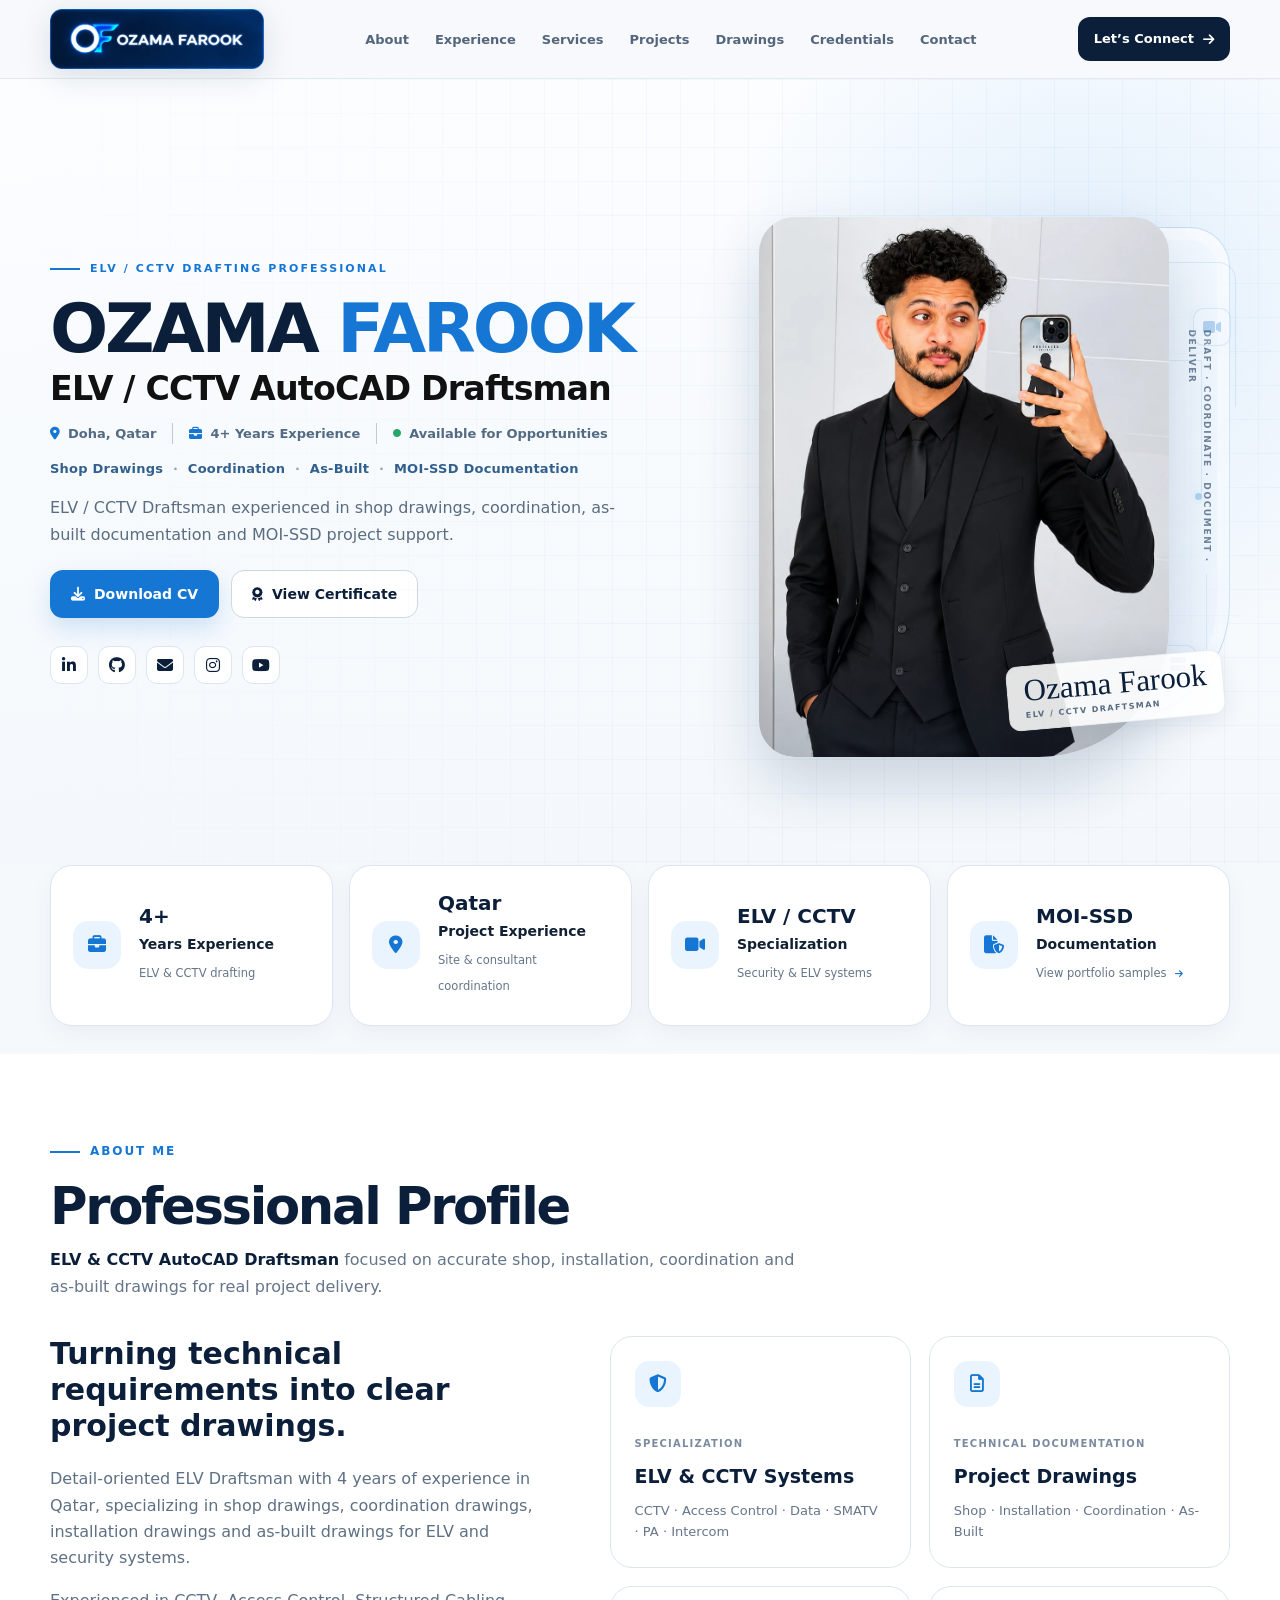
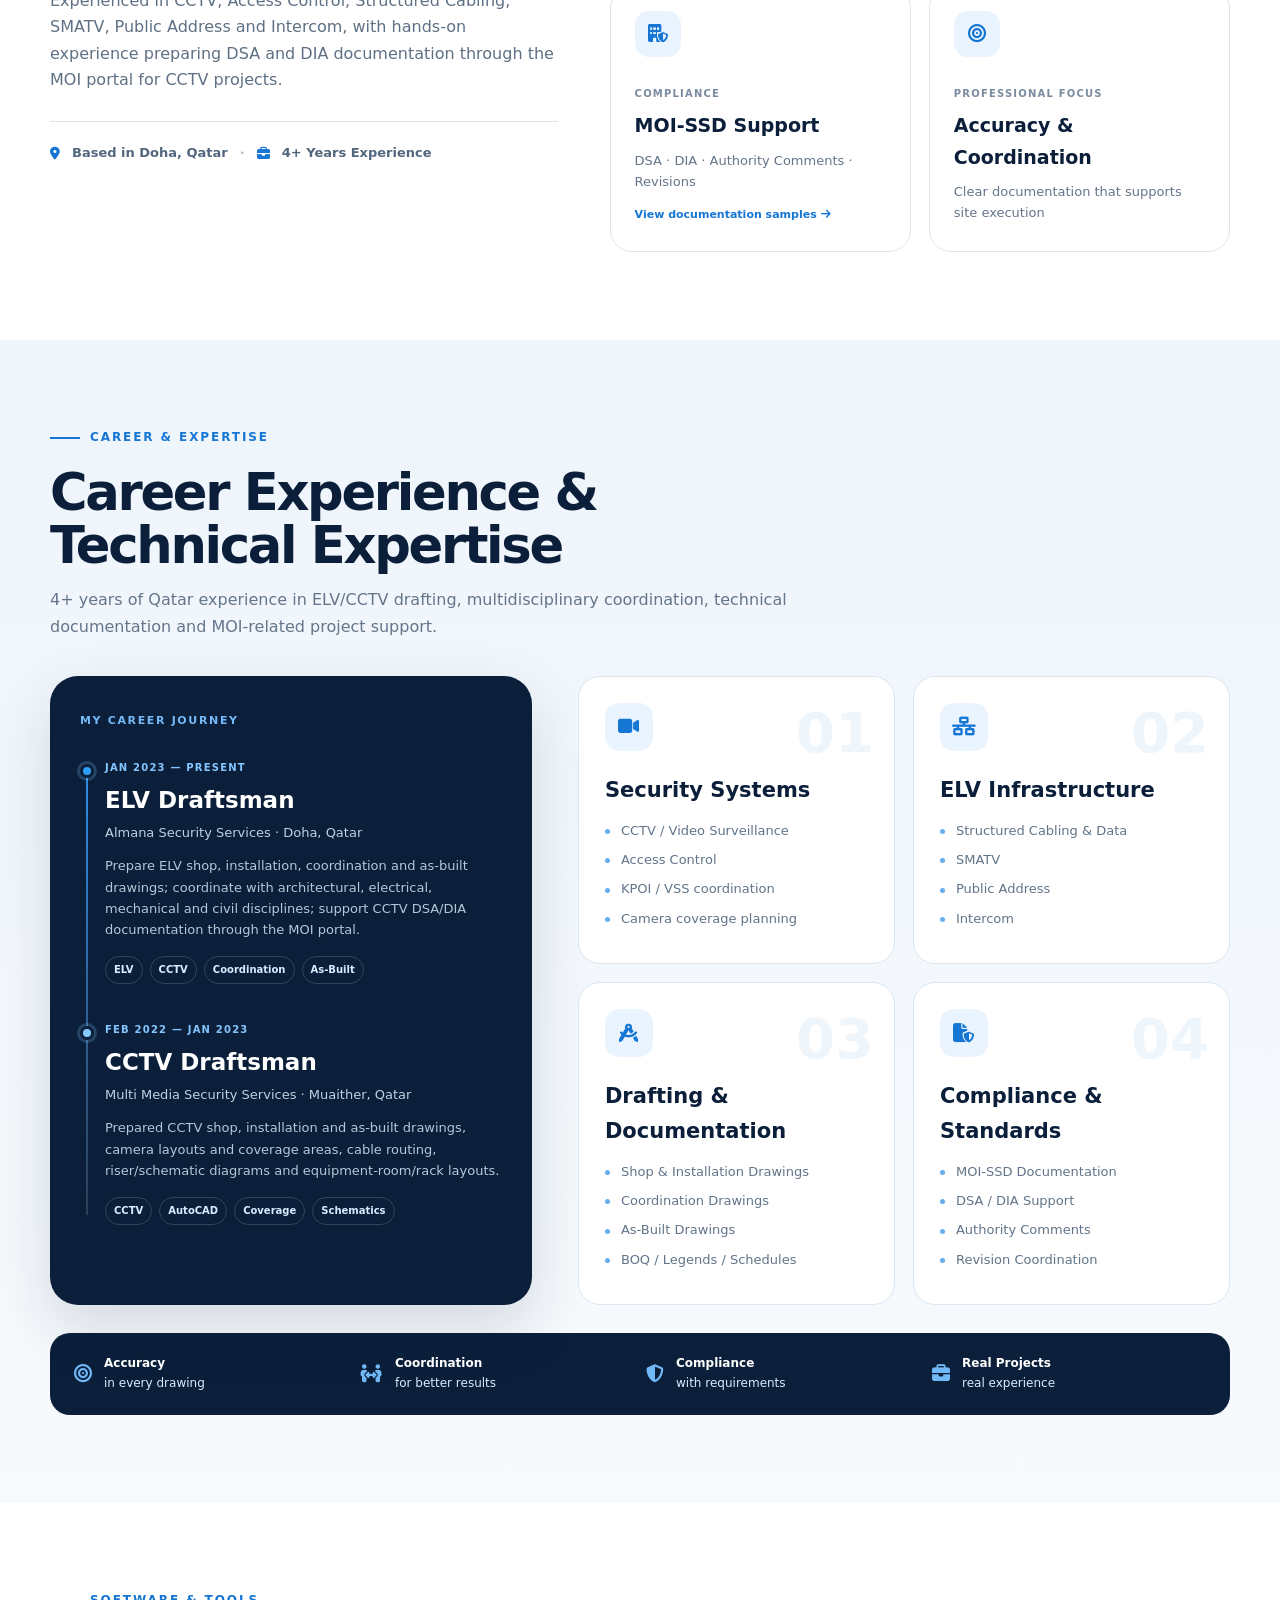
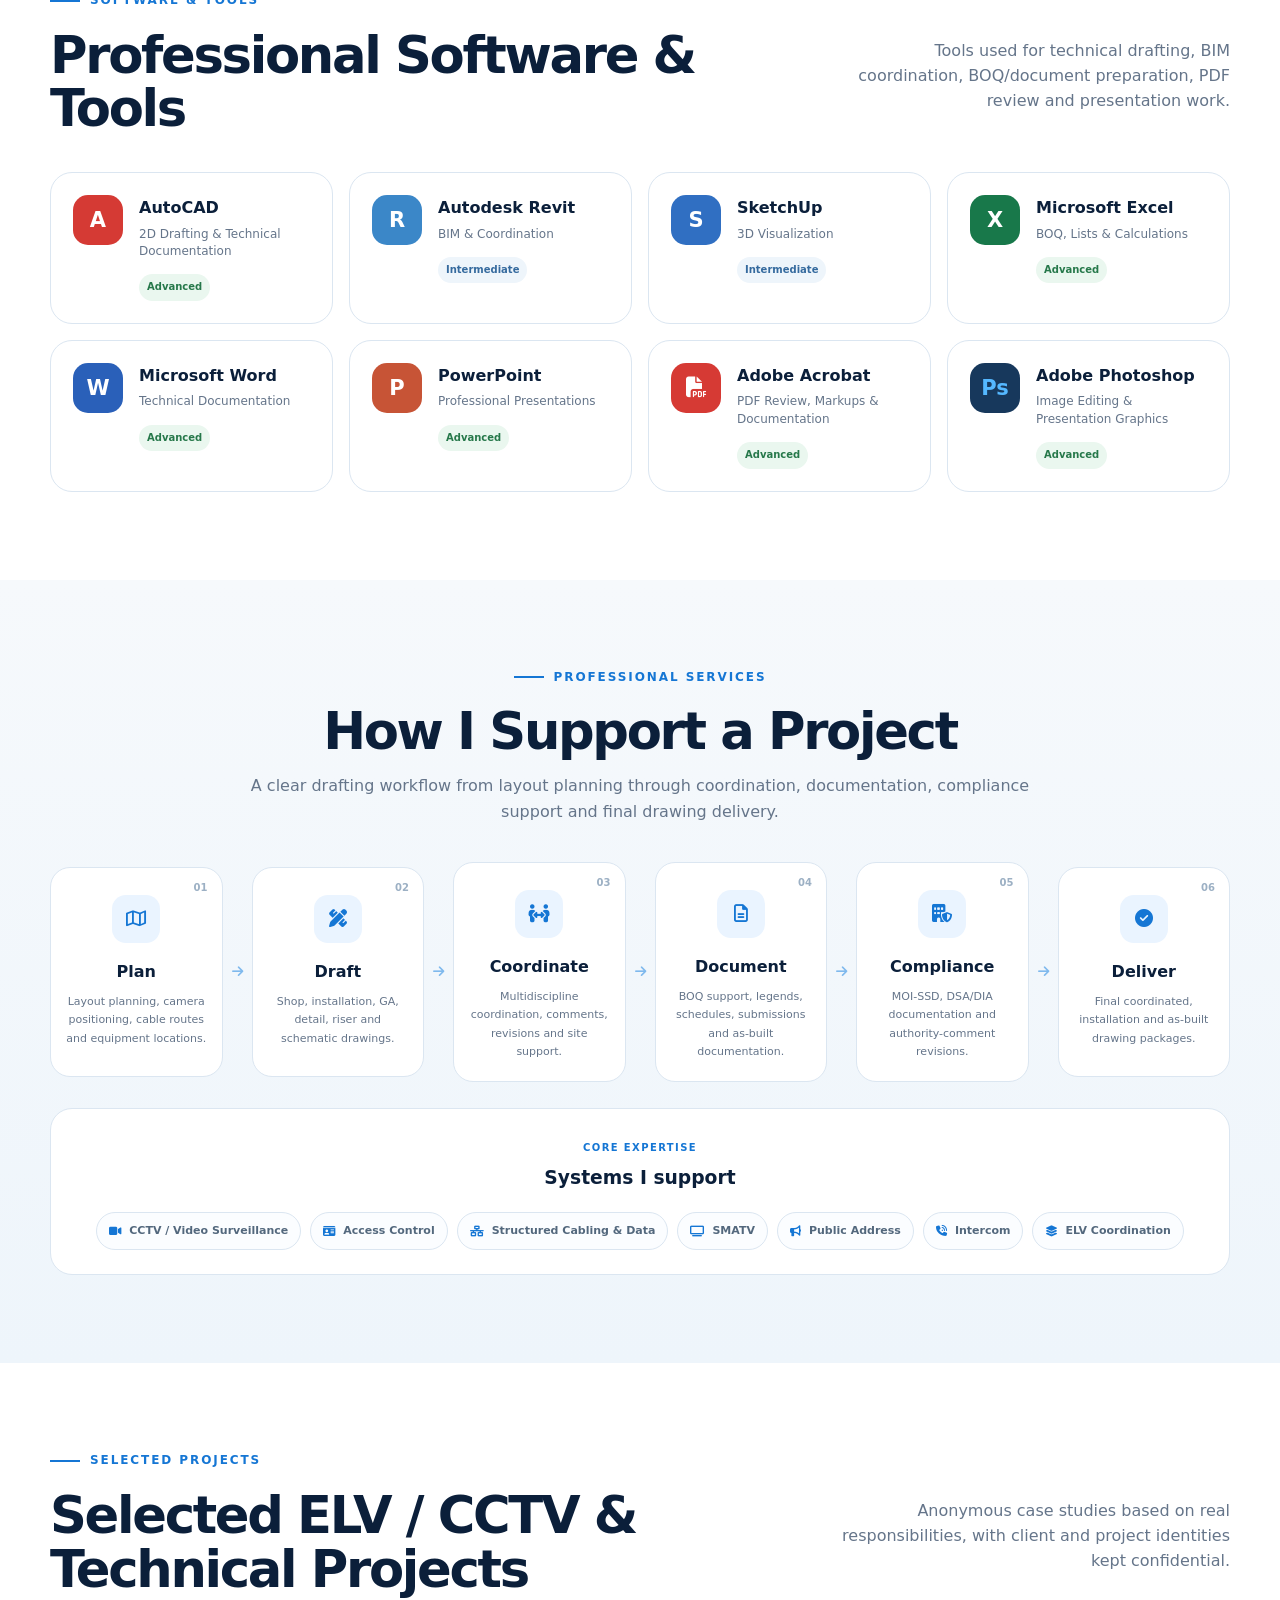
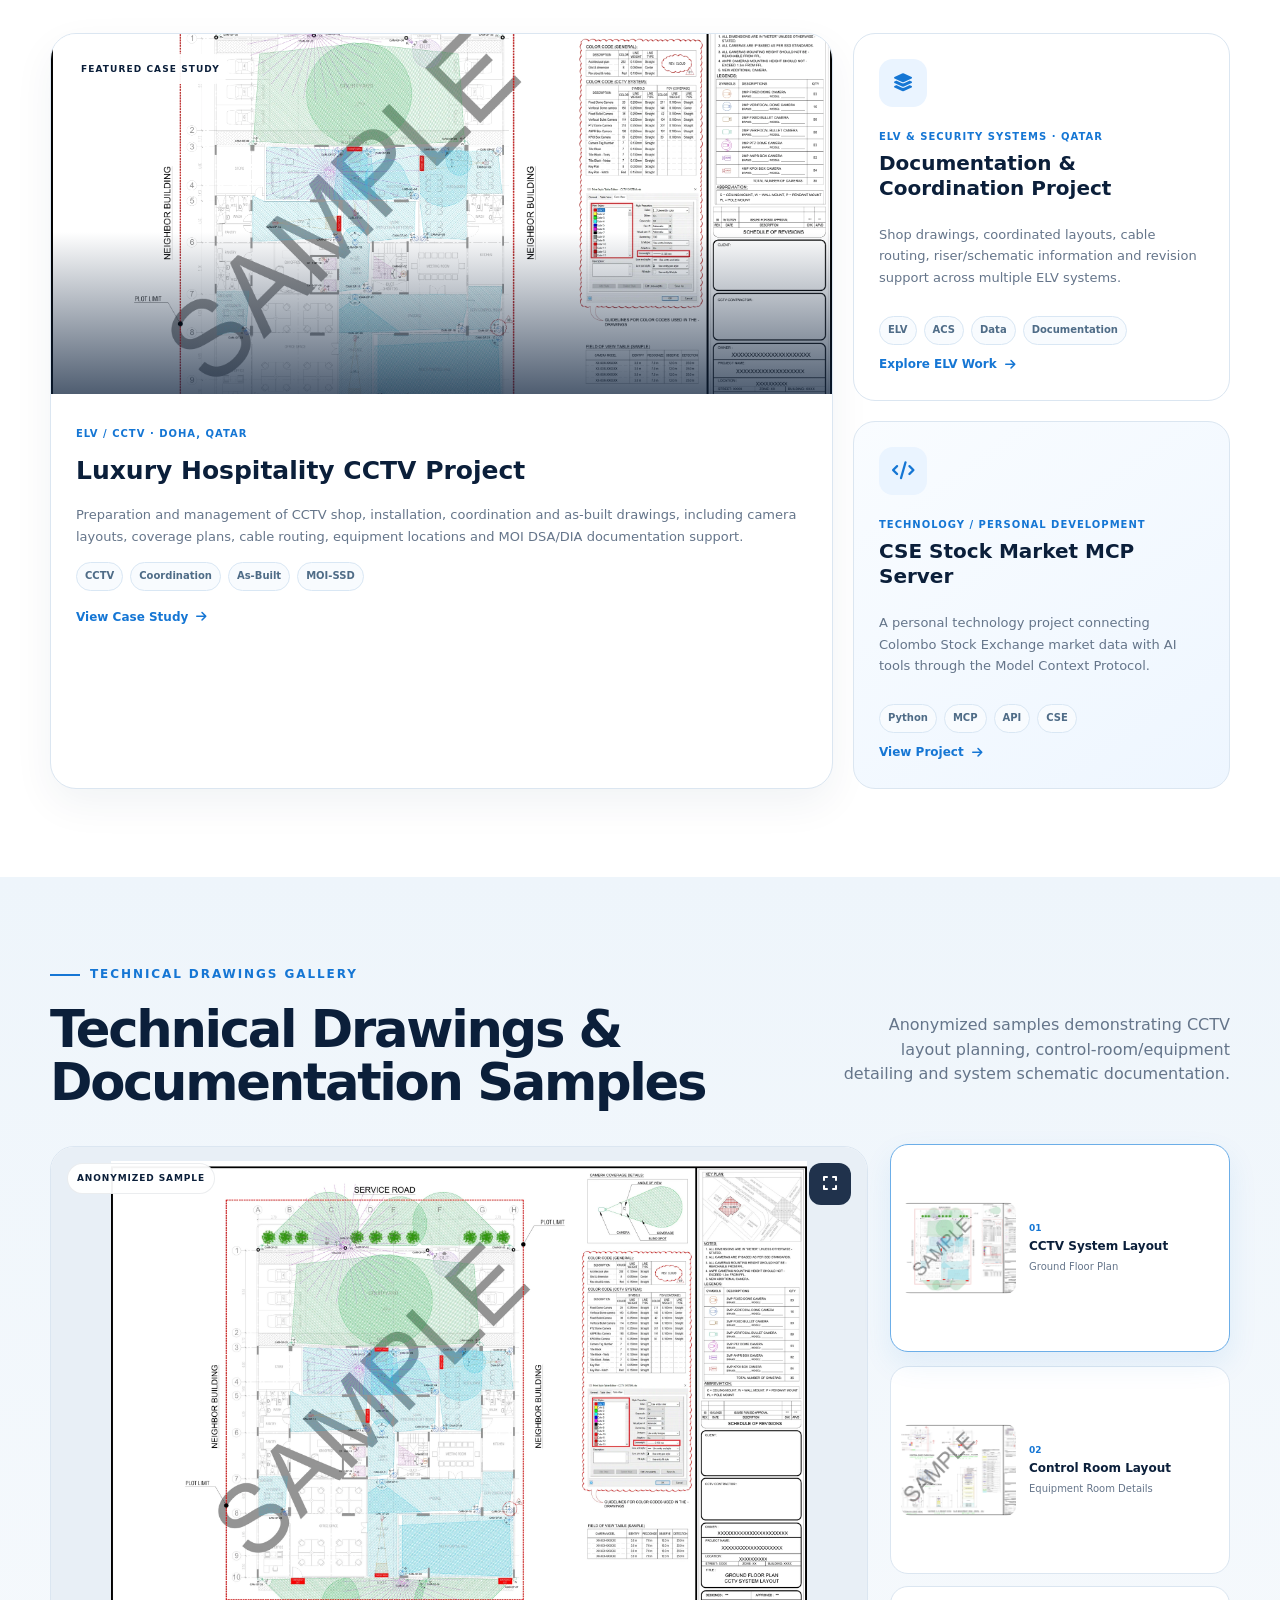
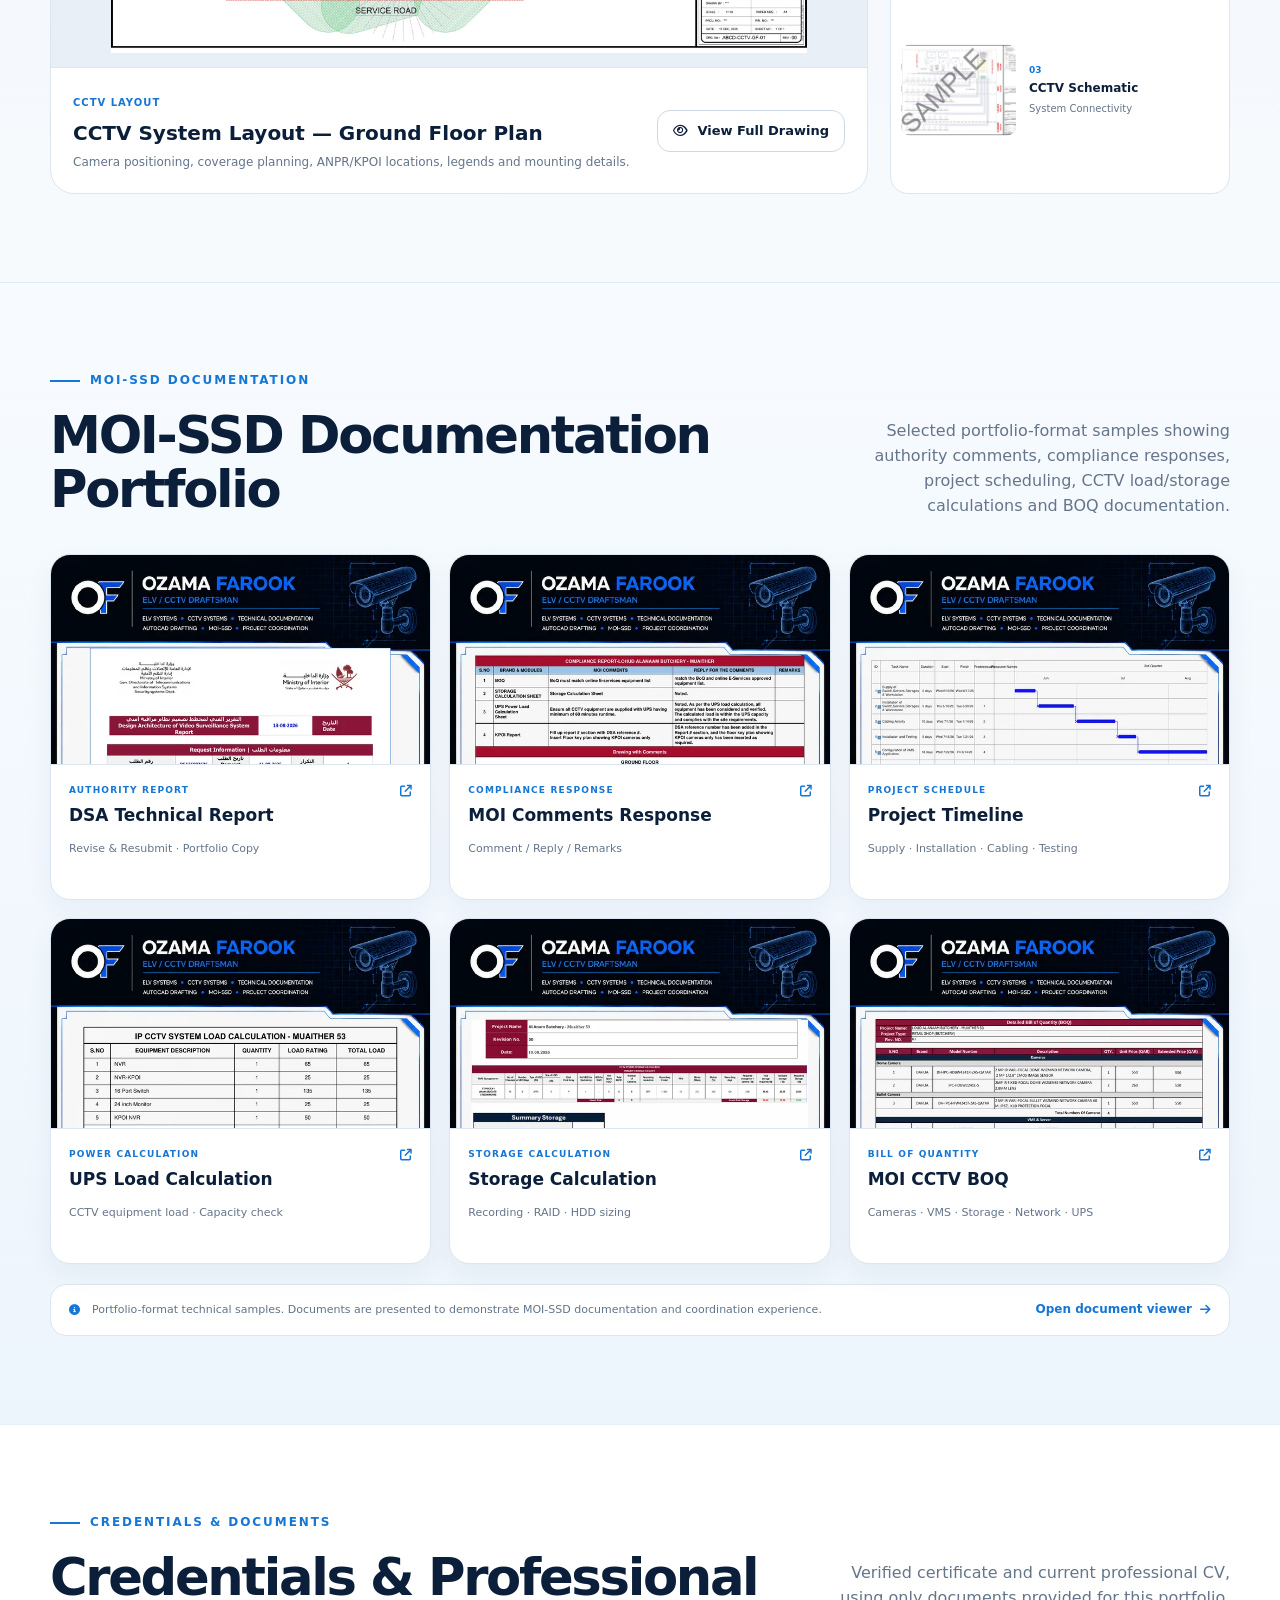
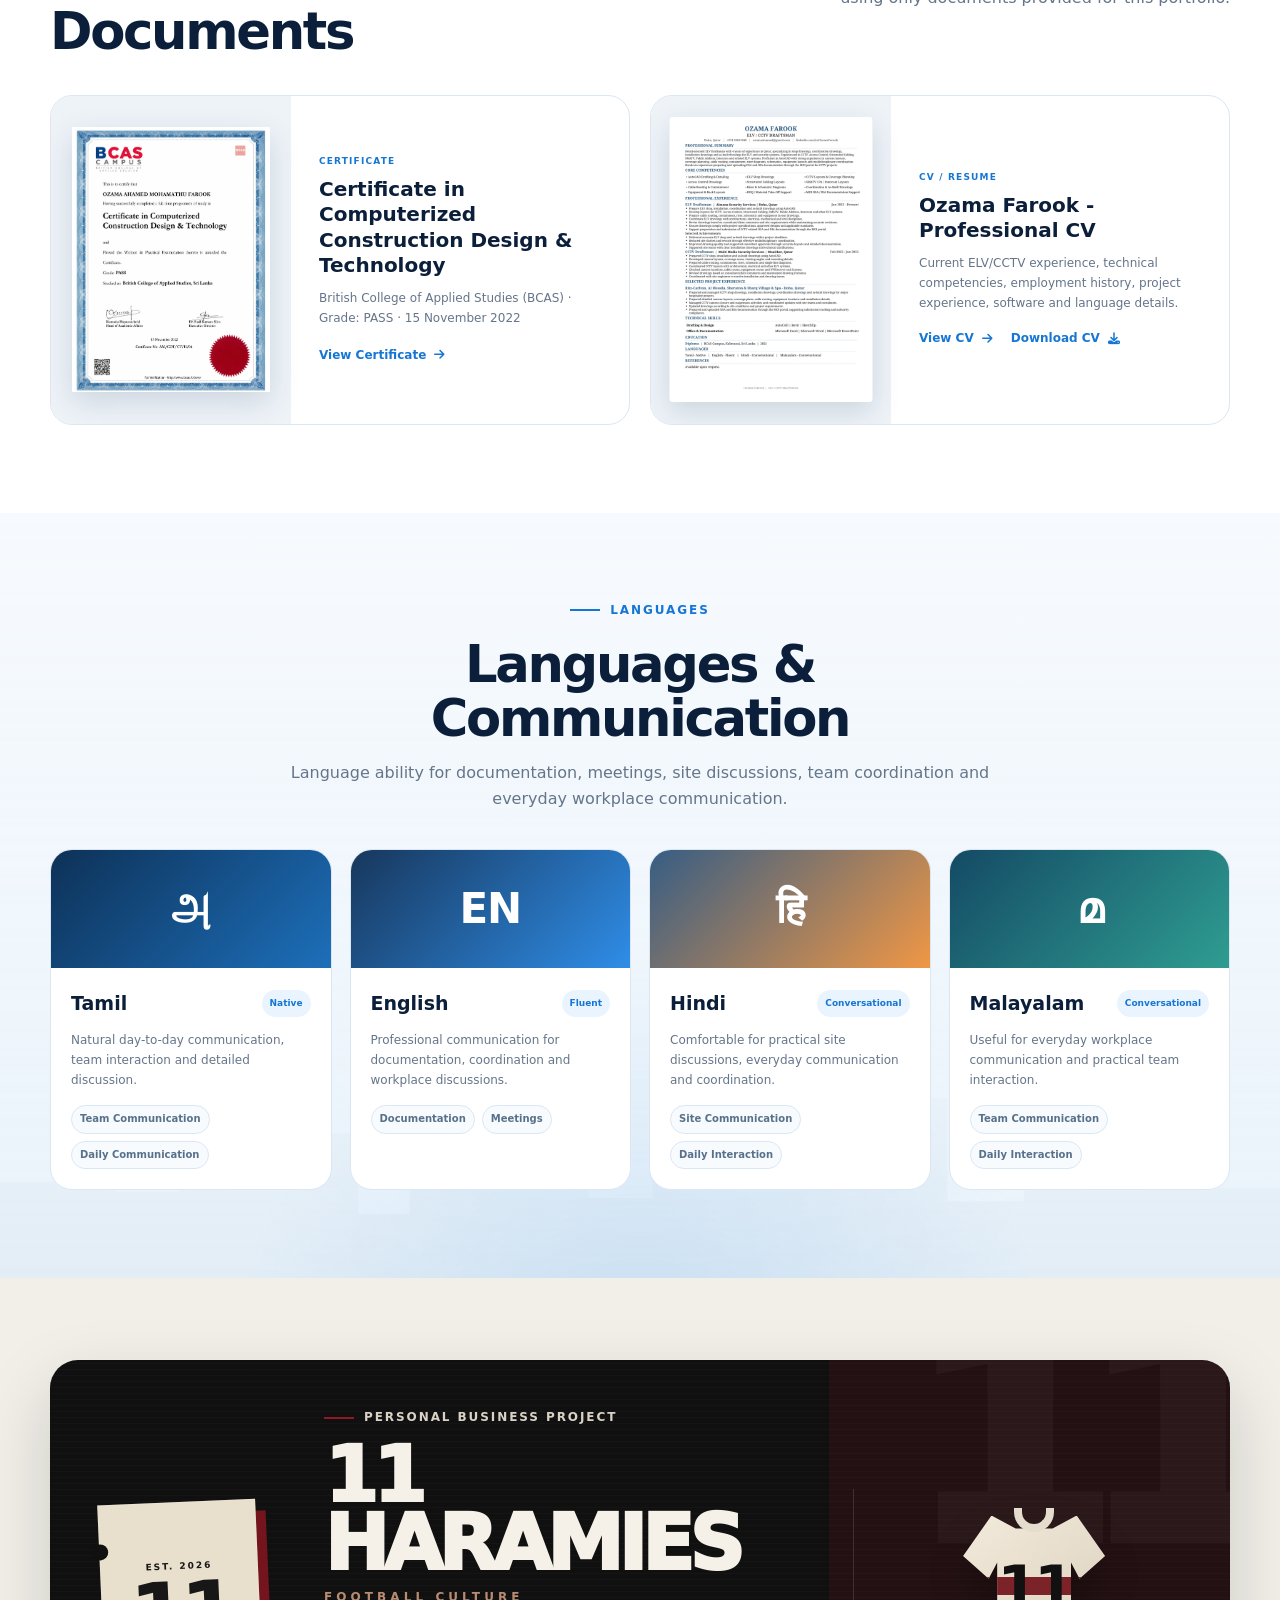
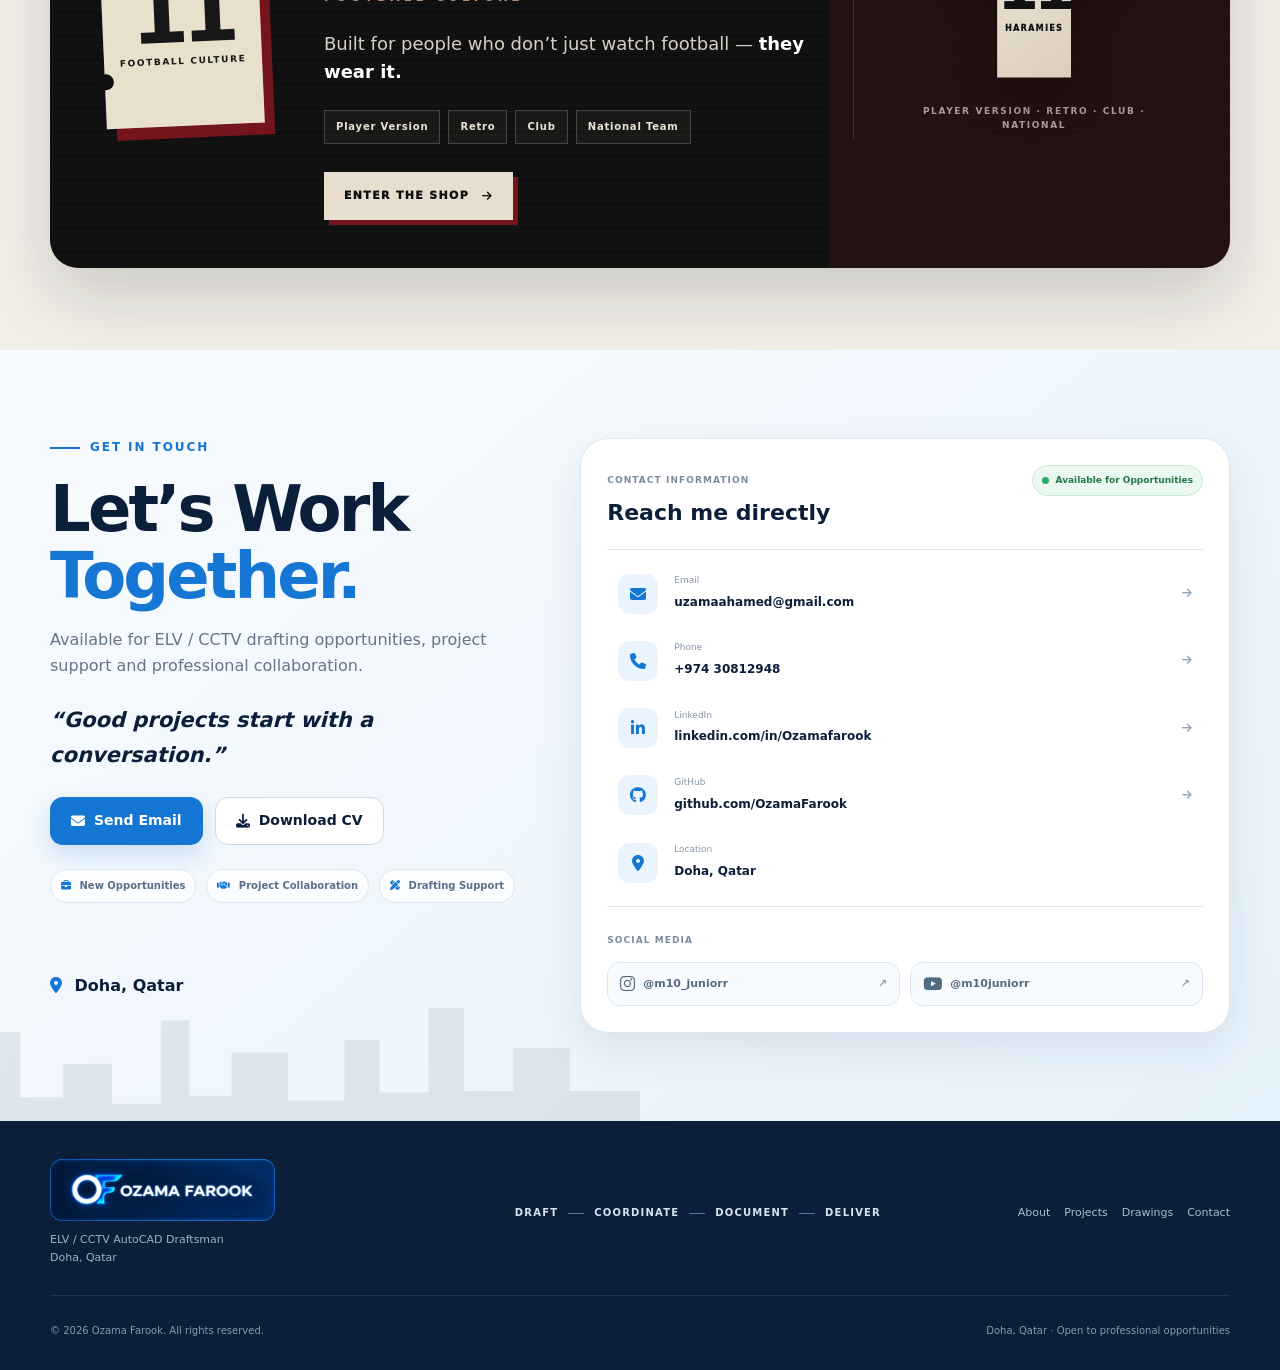
==== commit 6f7a8bca: "Upgrade hero and branding V15" ====
--- a/index.html
+++ b/index.html
@@ -69,7 +69,7 @@
   <header class="site-header" id="siteHeader">
     <div class="header-inner shell">
       <a href="#home" class="brand" aria-label="Ozama Farook home">
-        <img src="images/ozama-logo-web.webp" alt="" class="brand-logo" width="900" height="300">
+        <img src="images/ozama-logo-v15.webp" alt="" class="brand-logo" width="1200" height="333">
       </a>
 
       <nav class="navbar" id="navbar" aria-label="Primary navigation">
@@ -95,16 +95,16 @@
     <section class="hero section" id="home">
       <div class="hero-grid shell">
         <div class="hero-copy reveal">
-          <p class="eyebrow"><span></span> WELCOME TO MY PORTFOLIO</p>
+          <p class="eyebrow hero-professional-label"><span></span> ELV / CCTV DRAFTING PROFESSIONAL</p>
           <h1 class="hero-name">OZAMA <span class="hero-name-accent">FAROOK</span></h1>
           <p class="hero-role">ELV / CCTV AutoCAD Draftsman</p>
-          <div class="hero-location"><i class="fa-solid fa-location-dot" aria-hidden="true"></i> Doha, Qatar</div>
-          <div class="hero-facts hero-facts-primary" aria-label="Quick facts">
+          <div class="hero-status-line" aria-label="Professional status">
+            <span><i class="fa-solid fa-location-dot" aria-hidden="true"></i> Doha, Qatar</span>
             <span><i class="fa-solid fa-briefcase" aria-hidden="true"></i> 4+ Years Experience</span>
-            <span><i class="fa-solid fa-shield-halved" aria-hidden="true"></i> ELV &amp; Security Systems</span>
             <span class="available"><i class="fa-solid fa-circle" aria-hidden="true"></i> Available for Opportunities</span>
           </div>
-          <p class="hero-lead">I prepare shop drawings, installation drawings, coordination drawings and as-built drawings for ELV and security systems, supporting approvals, installation and project delivery with accuracy and professionalism.</p>
+          <p class="hero-specialties" aria-label="Core drafting specializations">Shop Drawings <b>·</b> Coordination <b>·</b> As-Built <b>·</b> MOI-SSD Documentation</p>
+          <p class="hero-lead">ELV / CCTV Draftsman experienced in shop drawings, coordination, as-built documentation and MOI-SSD project support.</p>
           <div class="hero-actions">
             <a class="btn btn-primary" href="documents/Ozama-Farook-CV.pdf" download><i class="fa-solid fa-download" aria-hidden="true"></i> Download CV</a>
             <button class="btn btn-secondary" type="button" data-modal="certificateModal"><i class="fa-solid fa-award" aria-hidden="true"></i> View Certificate</button>
@@ -120,6 +120,15 @@
 
         <div class="hero-visual reveal">
           <div class="hero-blueprint" aria-hidden="true"></div>
+          <div class="hero-technical-layer" aria-hidden="true">
+            <span class="tech-camera"><i class="fa-solid fa-video"></i></span>
+            <span class="tech-rack"><i class="fa-solid fa-server"></i></span>
+            <span class="tech-route tech-route-a"></span>
+            <span class="tech-route tech-route-b"></span>
+            <span class="tech-node tech-node-a"></span>
+            <span class="tech-node tech-node-b"></span>
+            <span class="tech-node tech-node-c"></span>
+          </div>
           <div class="profile-frame">
             <img src="images/ozama-profile.webp" alt="Ozama Farook" width="1254" height="1254" fetchpriority="high" decoding="async">
           </div>
@@ -478,7 +487,7 @@
 
   <footer class="footer">
     <div class="shell footer-top">
-      <div class="footer-brand"><img src="images/ozama-logo-web.webp" alt="Ozama Farook" width="900" height="300" loading="lazy" decoding="async"><p>ELV / CCTV AutoCAD Draftsman<br>Doha, Qatar</p></div>
+      <div class="footer-brand"><img src="images/ozama-logo-v15.webp" alt="Ozama Farook" width="1200" height="333" loading="lazy" decoding="async"><p>ELV / CCTV AutoCAD Draftsman<br>Doha, Qatar</p></div>
       <div class="footer-mantra"><span>DRAFT</span><i></i><span>COORDINATE</span><i></i><span>DOCUMENT</span><i></i><span>DELIVER</span></div>
       <div class="footer-links"><a href="#about">About</a><a href="#projects">Projects</a><a href="#drawings">Drawings</a><a href="#contact">Contact</a></div>
     </div>
--- a/style.css
+++ b/style.css
@@ -183,3 +183,133 @@
   .certificate-viewer,.cv-viewer{padding:10px;max-height:68vh}
   .certificate-viewer img,.cv-viewer img{max-width:100%!important}
 }
+
+/* V15 — recruiter-focused technical hero + refreshed OF brand */
+.brand{
+  padding:0;
+  background:transparent;
+  box-shadow:none;
+  border-radius:18px;
+}
+.brand-logo{
+  width:214px;
+  height:auto;
+  object-fit:contain;
+  object-position:left center;
+  filter:drop-shadow(0 7px 15px rgba(11,31,58,.12));
+  display:block;
+}
+.footer-brand img{
+  width:225px;
+  height:auto;
+  filter:none;
+  opacity:1;
+}
+
+.hero-grid{gap:62px}
+.hero-professional-label{margin-bottom:18px;font-size:11px;letter-spacing:.19em}
+.hero-role{margin:9px 0 16px}
+.hero-status-line{
+  display:flex;
+  align-items:center;
+  flex-wrap:wrap;
+  gap:10px 0;
+  margin:0 0 15px;
+  color:#536b82;
+  font-size:13px;
+  font-weight:700;
+}
+.hero-status-line span{display:inline-flex;align-items:center;gap:8px;white-space:nowrap}
+.hero-status-line span+span{margin-left:16px;padding-left:16px;border-left:1px solid #bdcbd9}
+.hero-status-line i{color:var(--blue)}
+.hero-status-line .available i{font-size:8px;color:#24a866}
+.hero-specialties{
+  margin:0 0 17px;
+  color:#315f8e;
+  font-size:13px;
+  line-height:1.5;
+  font-weight:850;
+  letter-spacing:.018em;
+}
+.hero-specialties b{color:#8ca5bd;font-weight:700;padding:0 5px}
+.hero-copy .hero-lead{
+  margin:0 0 22px;
+  max-width:650px;
+  font-size:16px;
+  line-height:1.65;
+}
+.hero-actions{margin-top:2px}
+
+.hero-technical-layer{
+  position:absolute;
+  inset:6% -2% 4% 11%;
+  z-index:1;
+  pointer-events:none;
+  opacity:.28;
+  background:
+    linear-gradient(90deg,transparent 0 13%,rgba(21,118,212,.12) 13% 13.25%,transparent 13.25% 71%,rgba(21,118,212,.09) 71% 71.25%,transparent 71.25%),
+    linear-gradient(0deg,transparent 0 23%,rgba(21,118,212,.1) 23% 23.25%,transparent 23.25% 74%,rgba(21,118,212,.08) 74% 74.25%,transparent 74.25%);
+}
+.hero-technical-layer::before{
+  content:"";
+  position:absolute;
+  right:1%;
+  top:8%;
+  width:42%;
+  height:28%;
+  border-top:1px solid rgba(21,118,212,.44);
+  border-right:1px solid rgba(21,118,212,.44);
+  border-radius:0 18px 0 0;
+}
+.hero-technical-layer::after{
+  content:"";
+  position:absolute;
+  right:7%;
+  bottom:5%;
+  width:36%;
+  height:26%;
+  border-right:1px solid rgba(21,118,212,.35);
+  border-bottom:1px solid rgba(21,118,212,.35);
+  border-radius:0 0 18px 0;
+}
+.hero-technical-layer .tech-camera,
+.hero-technical-layer .tech-rack{
+  position:absolute;
+  width:38px;
+  height:38px;
+  display:grid;
+  place-items:center;
+  border:1px solid rgba(21,118,212,.42);
+  border-radius:11px;
+  color:#1576d4;
+  background:rgba(238,247,255,.72);
+  box-shadow:0 0 0 5px rgba(21,118,212,.035);
+}
+.hero-technical-layer .tech-camera{right:2%;top:17%}
+.hero-technical-layer .tech-rack{right:9%;bottom:10%}
+.hero-technical-layer .tech-route{position:absolute;display:block;border-color:rgba(21,118,212,.4);border-style:solid}
+.hero-technical-layer .tech-route-a{right:8%;top:27%;width:34%;height:27%;border-width:1px 1px 0 0}
+.hero-technical-layer .tech-route-b{right:17%;bottom:23%;width:28%;height:19%;border-width:0 1px 1px 0}
+.hero-technical-layer .tech-node{position:absolute;width:7px;height:7px;border-radius:50%;background:#1576d4;box-shadow:0 0 0 4px rgba(21,118,212,.09)}
+.hero-technical-layer .tech-node-a{right:42%;top:27%}
+.hero-technical-layer .tech-node-b{right:8%;top:53%}
+.hero-technical-layer .tech-node-c{right:45%;bottom:23%}
+
+@media(max-width:980px){
+  .brand-logo{width:190px}
+  .hero-grid{gap:38px}
+  .hero-status-line span+span{margin-left:12px;padding-left:12px}
+  .hero-technical-layer{opacity:.2;inset:7% 0 5% 10%}
+}
+@media(max-width:720px){
+  .brand-logo{width:176px}
+  .footer-brand img{width:205px}
+  .hero-professional-label{font-size:10px;letter-spacing:.16em}
+  .hero-status-line{display:grid;gap:9px;margin-bottom:13px}
+  .hero-status-line span+span{margin-left:0;padding-left:0;border-left:0}
+  .hero-specialties{font-size:12px;line-height:1.65}
+  .hero-specialties b{padding:0 3px}
+  .hero-copy .hero-lead{font-size:15px}
+  .hero-technical-layer{opacity:.12}
+  .hero-technical-layer .tech-camera,.hero-technical-layer .tech-rack{display:none}
+}
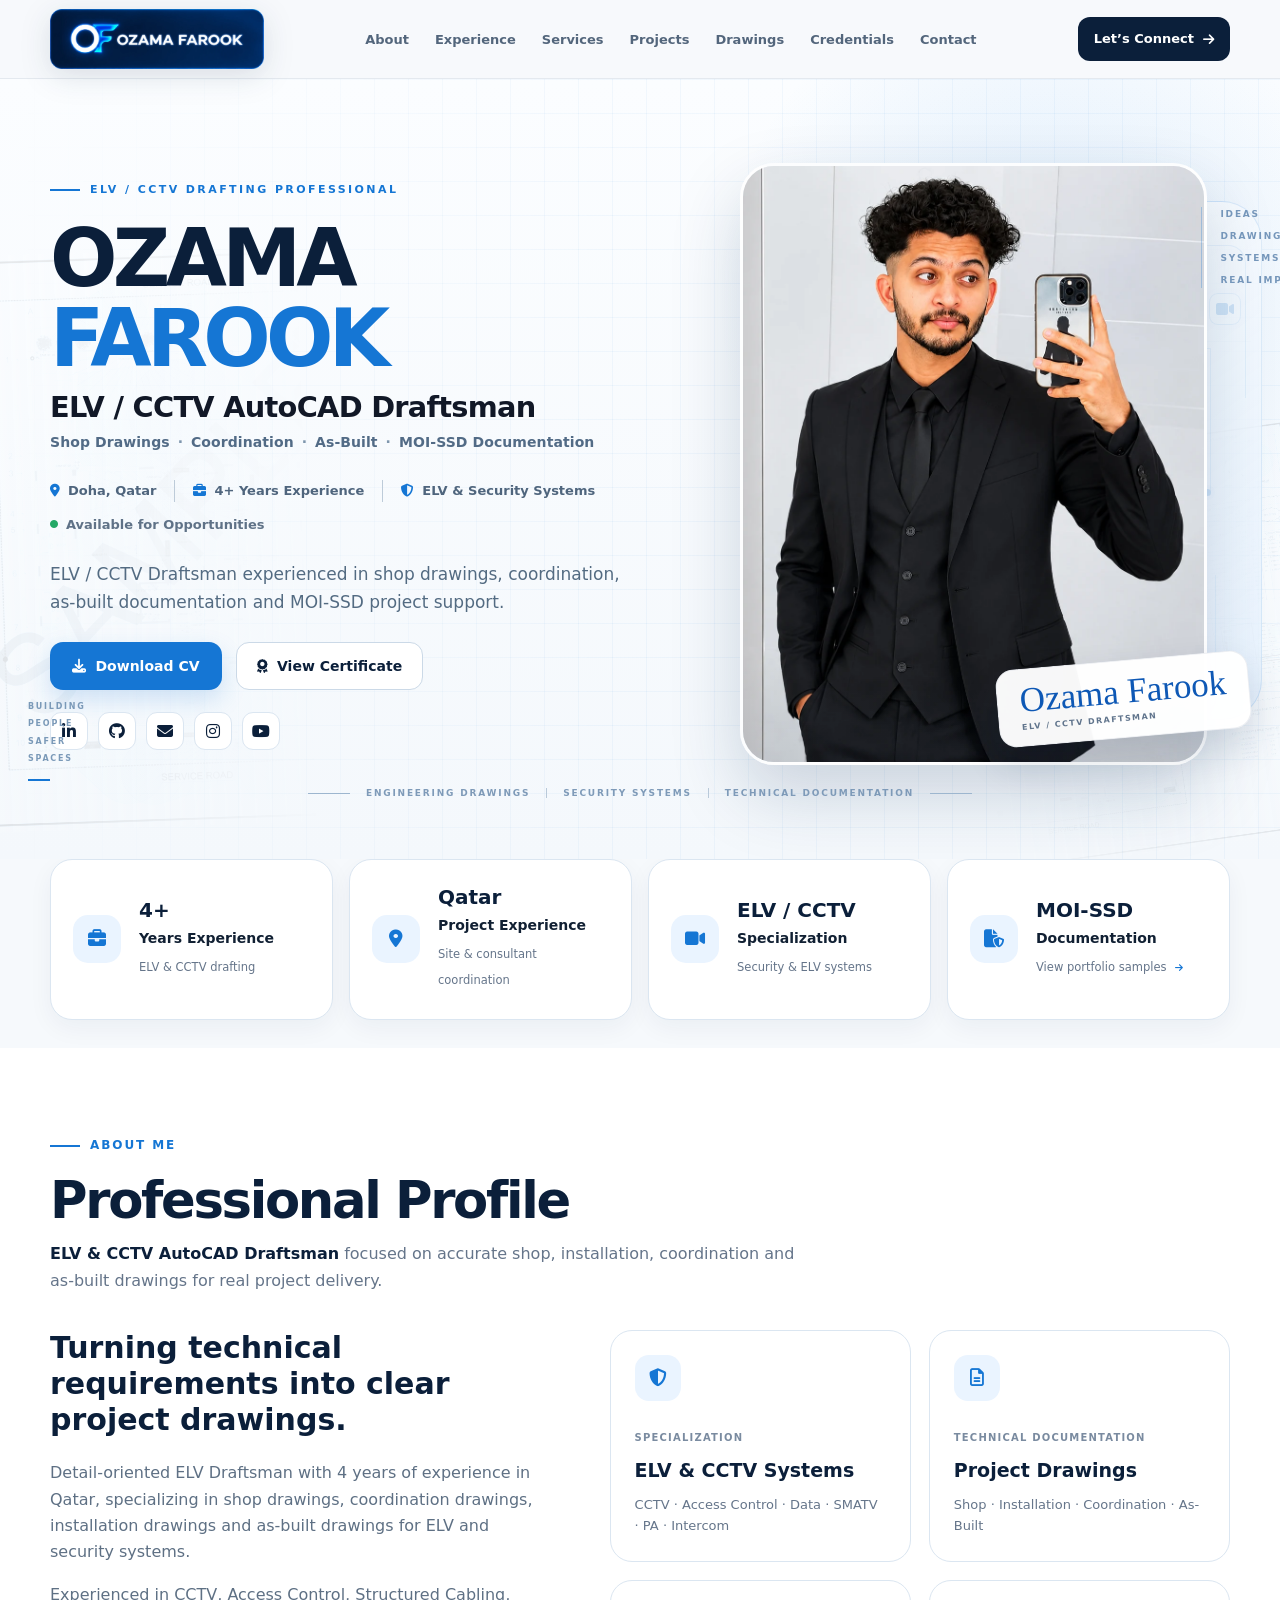
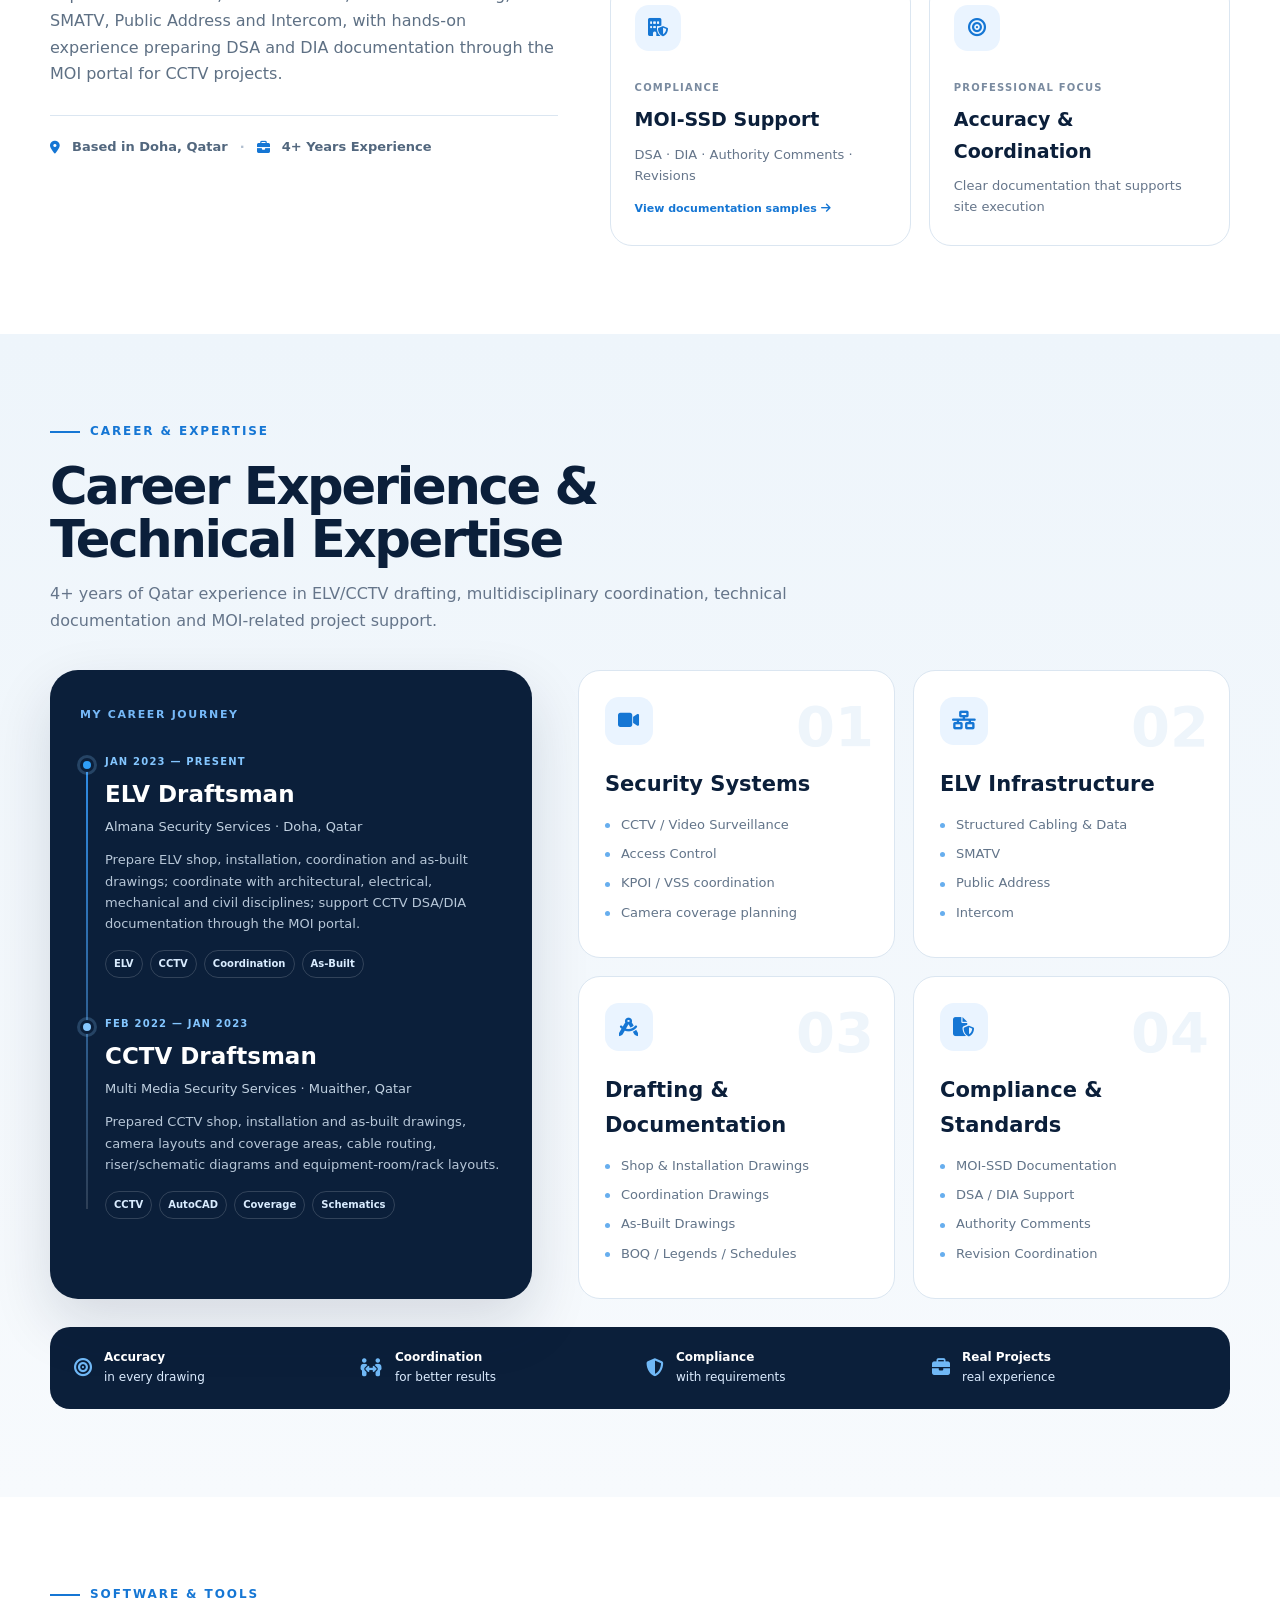
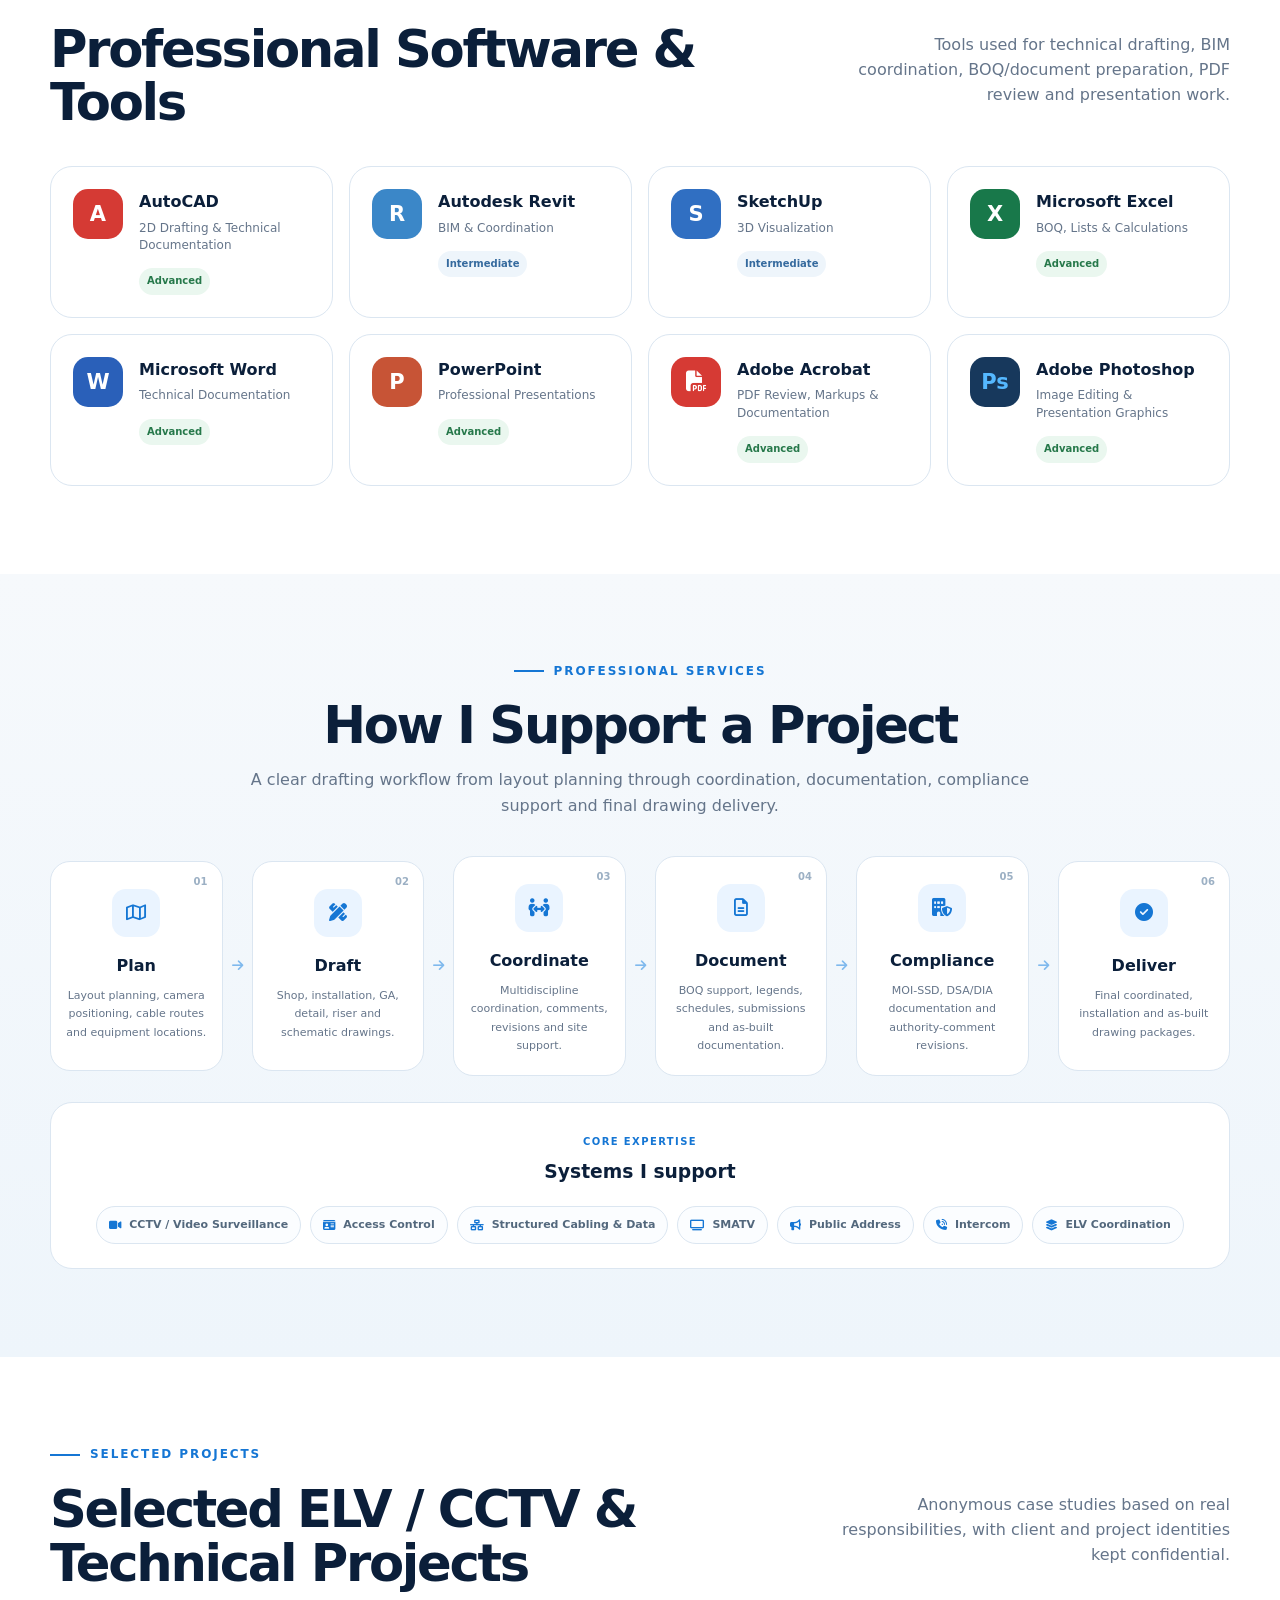
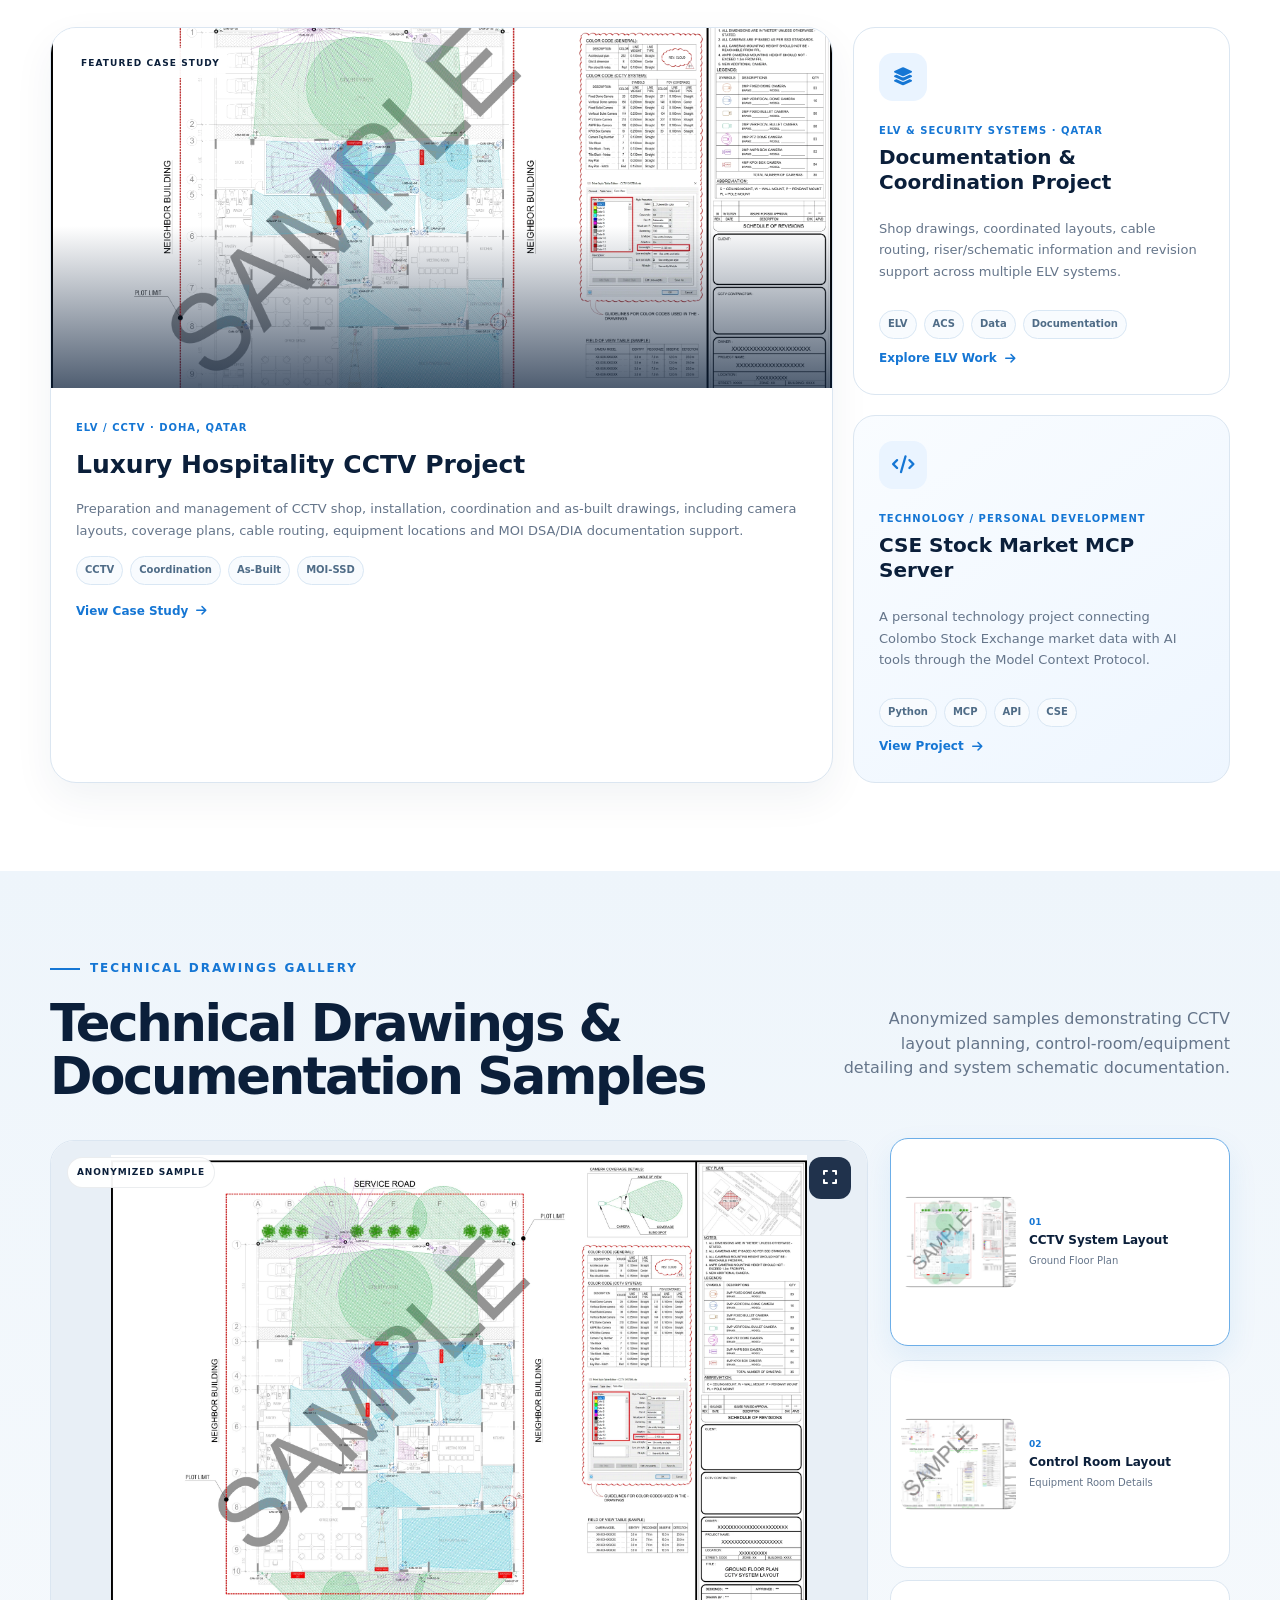
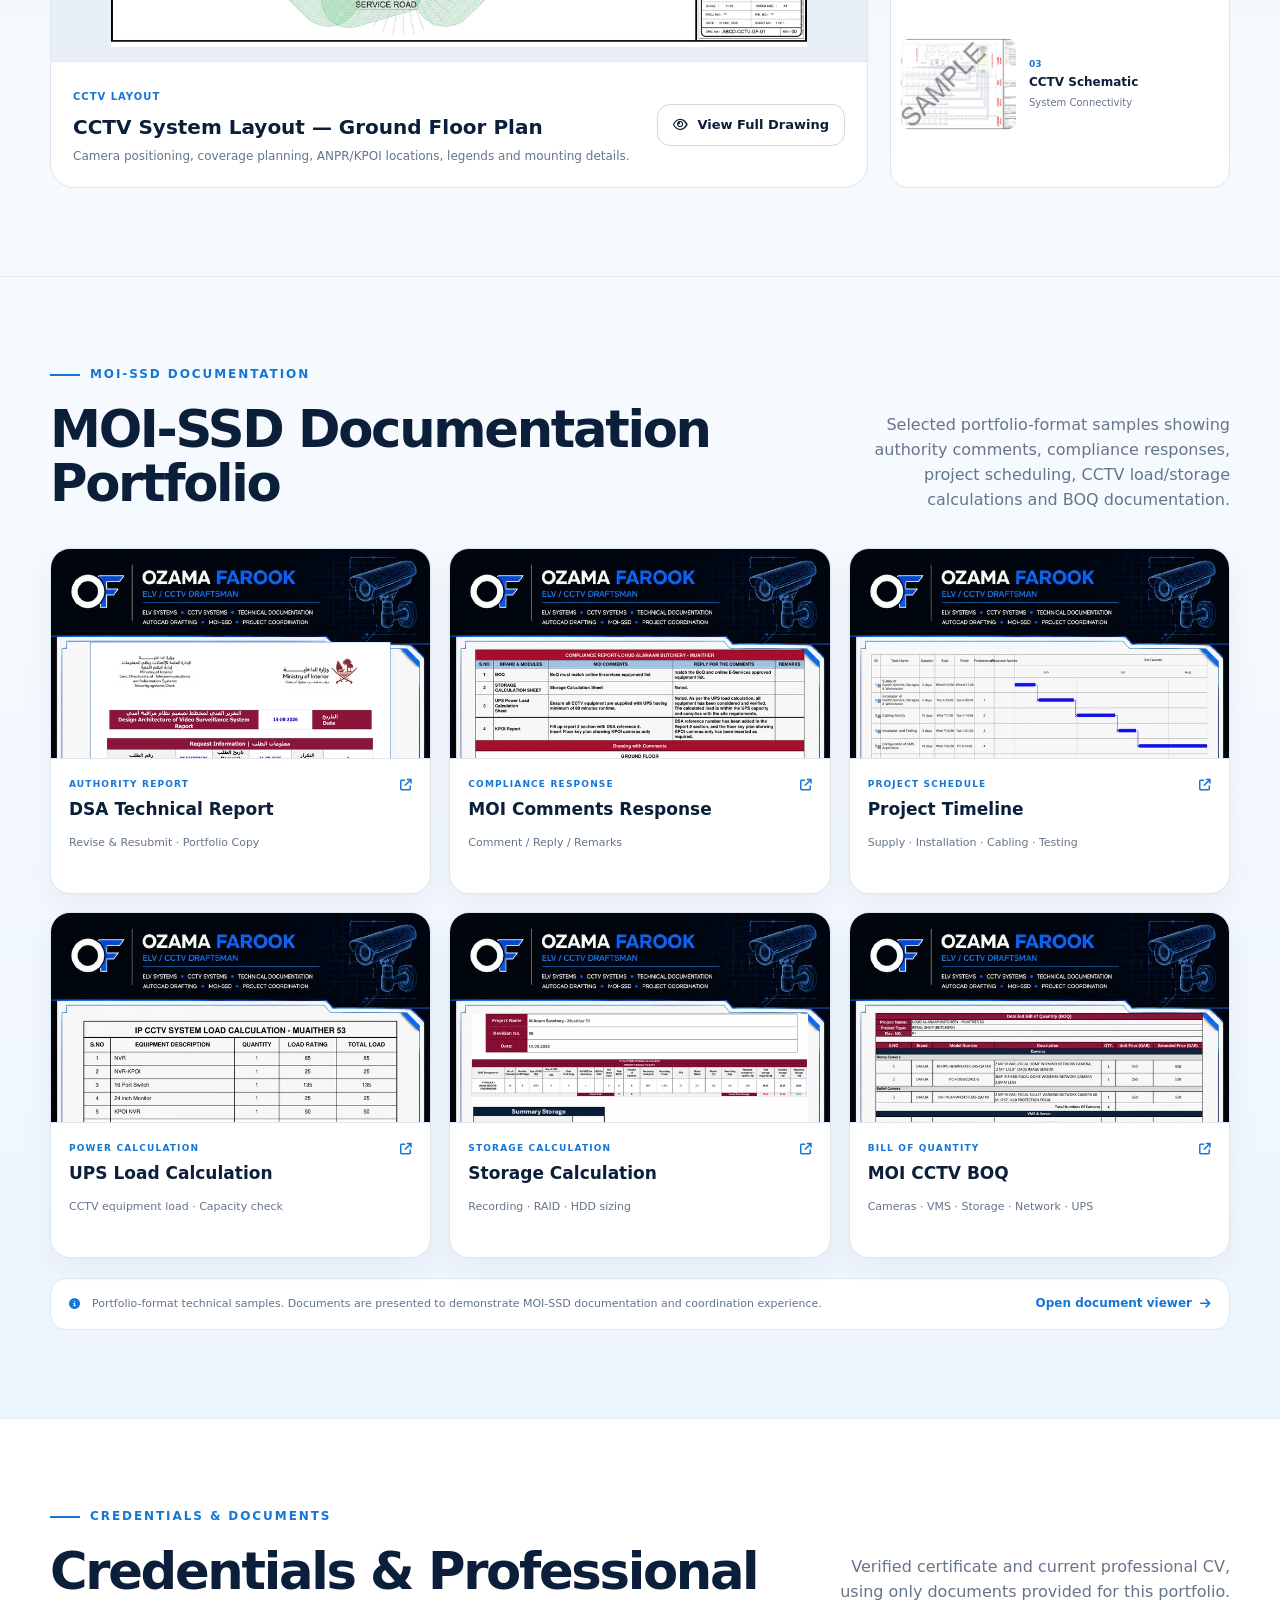
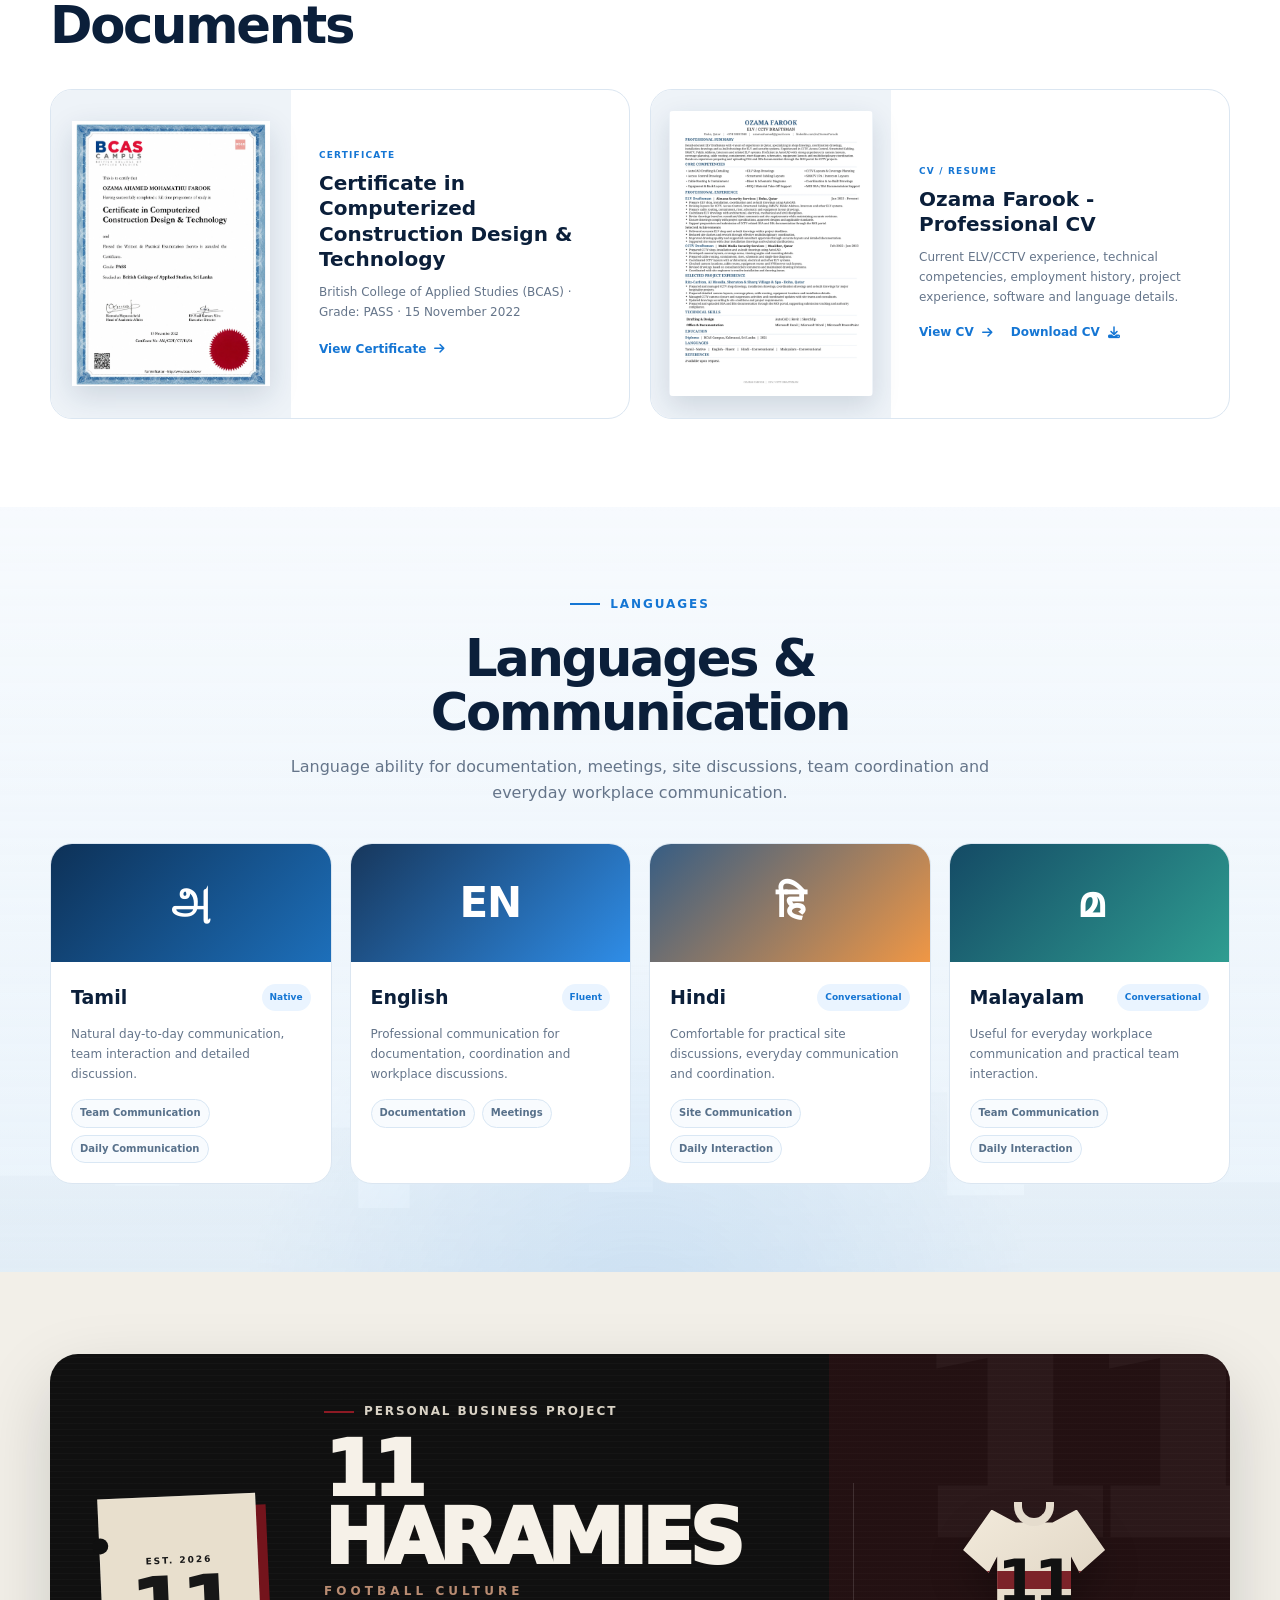
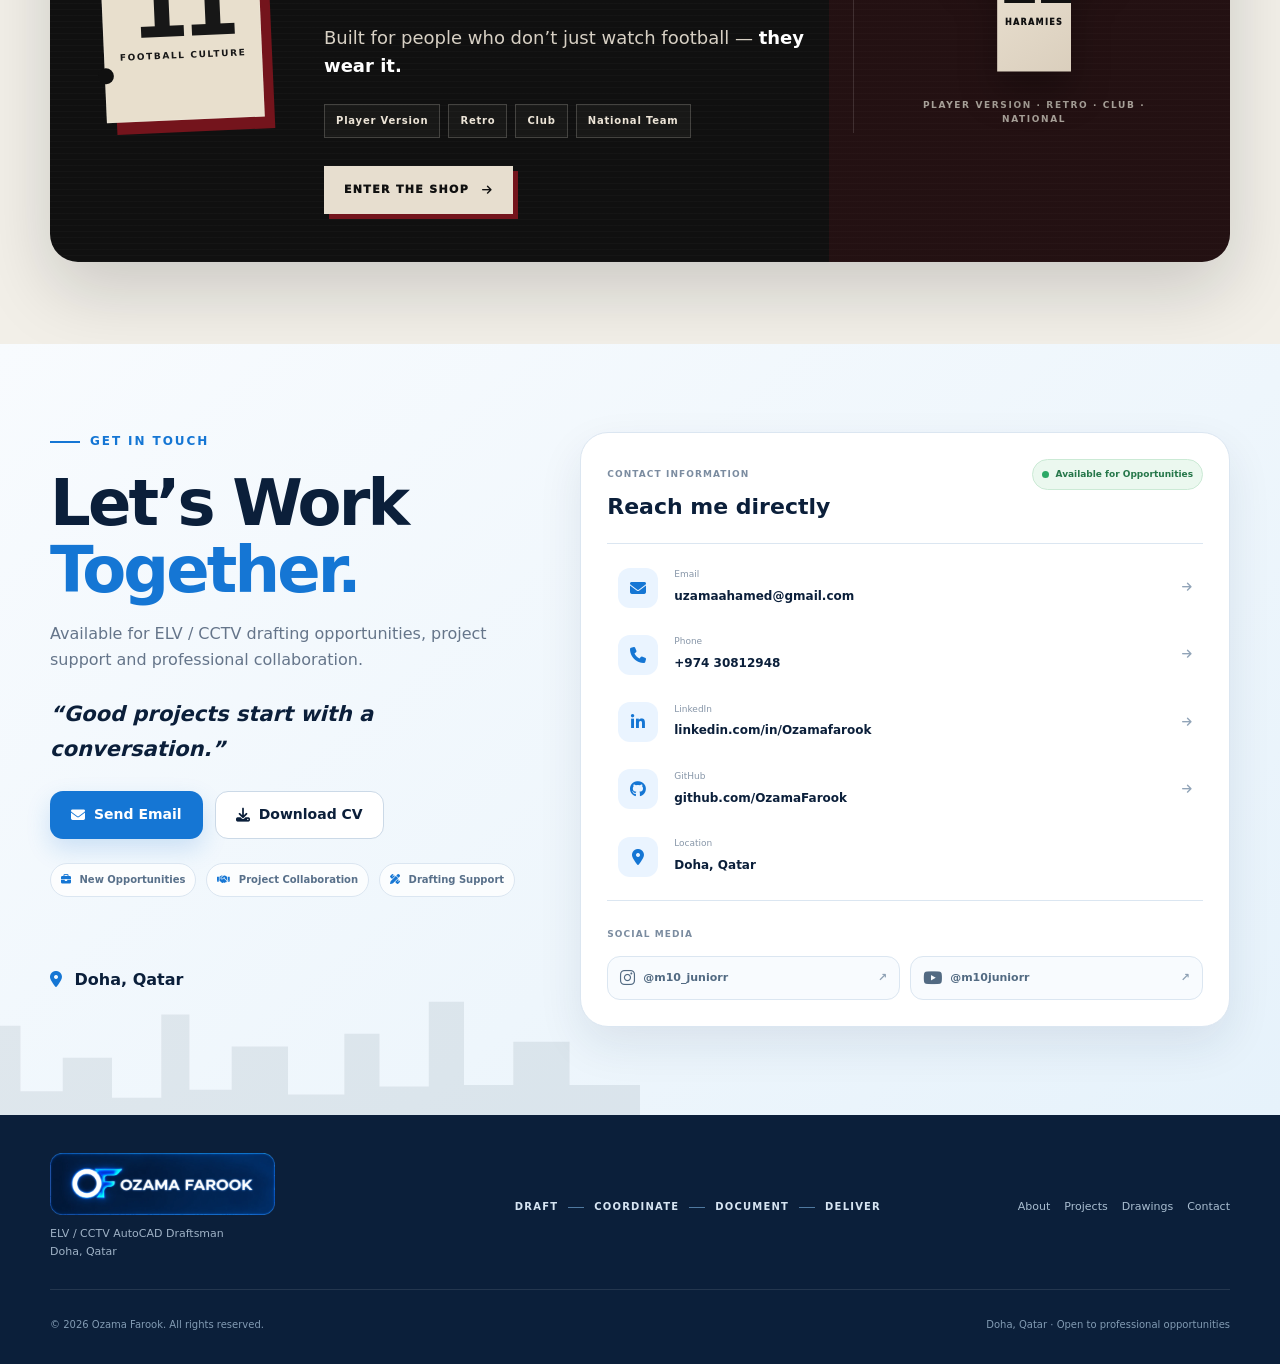
==== commit a0d56646: "Refine professional hero V17" ====
--- a/index.html
+++ b/index.html
@@ -93,17 +93,21 @@
 
   <main id="main" tabindex="-1">
     <section class="hero section" id="home">
+      <div class="hero-edge-blueprint hero-edge-blueprint-left" aria-hidden="true"></div>
+      <div class="hero-edge-blueprint hero-edge-blueprint-right" aria-hidden="true"></div>
+
       <div class="hero-grid shell">
         <div class="hero-copy reveal">
           <p class="eyebrow hero-professional-label"><span></span> ELV / CCTV DRAFTING PROFESSIONAL</p>
           <h1 class="hero-name">OZAMA <span class="hero-name-accent">FAROOK</span></h1>
           <p class="hero-role">ELV / CCTV AutoCAD Draftsman</p>
+          <p class="hero-specialties" aria-label="Core drafting specializations">Shop Drawings <b>·</b> Coordination <b>·</b> As-Built <b>·</b> MOI-SSD Documentation</p>
           <div class="hero-status-line" aria-label="Professional status">
             <span><i class="fa-solid fa-location-dot" aria-hidden="true"></i> Doha, Qatar</span>
             <span><i class="fa-solid fa-briefcase" aria-hidden="true"></i> 4+ Years Experience</span>
+            <span><i class="fa-solid fa-shield-halved" aria-hidden="true"></i> ELV &amp; Security Systems</span>
             <span class="available"><i class="fa-solid fa-circle" aria-hidden="true"></i> Available for Opportunities</span>
           </div>
-          <p class="hero-specialties" aria-label="Core drafting specializations">Shop Drawings <b>·</b> Coordination <b>·</b> As-Built <b>·</b> MOI-SSD Documentation</p>
           <p class="hero-lead">ELV / CCTV Draftsman experienced in shop drawings, coordination, as-built documentation and MOI-SSD project support.</p>
           <div class="hero-actions">
             <a class="btn btn-primary" href="documents/Ozama-Farook-CV.pdf" download><i class="fa-solid fa-download" aria-hidden="true"></i> Download CV</a>
@@ -133,8 +137,13 @@
             <img src="images/ozama-profile.webp" alt="Ozama Farook" width="1254" height="1254" fetchpriority="high" decoding="async">
           </div>
           <div class="hero-signature"><span>Ozama Farook</span><small>ELV / CCTV DRAFTSMAN</small></div>
-          <div class="hero-vertical-copy" aria-hidden="true">DRAFT · COORDINATE · DOCUMENT · DELIVER</div>
-        </div>
+          <div class="hero-microcopy" aria-hidden="true"><span>IDEAS</span><span>DRAWINGS</span><span>SYSTEMS</span><span>REAL IMPACT</span></div>
+        </div>
+      </div>
+
+      <div class="hero-left-microcopy" aria-hidden="true"><span>BUILDING</span><span>PEOPLE</span><span>SAFER</span><span>SPACES</span></div>
+      <div class="hero-bottom-strip shell" aria-hidden="true">
+        <span></span><b>ENGINEERING DRAWINGS</b><i></i><b>SECURITY SYSTEMS</b><i></i><b>TECHNICAL DOCUMENTATION</b><span></span>
       </div>
     </section>
 
--- a/style.css
+++ b/style.css
@@ -313,3 +313,294 @@
   .hero-technical-layer{opacity:.12}
   .hero-technical-layer .tech-camera,.hero-technical-layer .tech-rack{display:none}
 }
+
+/* V16 corrected — approved technical/recruiter hero, visibly distinct from V15 */
+.hero{
+  padding:52px 0 22px;
+  min-height:780px;
+  position:relative;
+  overflow:hidden;
+  isolation:isolate;
+  background:
+    radial-gradient(circle at 82% 28%,rgba(47,141,231,.14),transparent 28%),
+    linear-gradient(180deg,#fbfdff 0%,#f4f8fc 100%);
+}
+.hero::before{
+  content:"";
+  position:absolute;
+  inset:0;
+  background-image:
+    linear-gradient(rgba(21,118,212,.045) 1px,transparent 1px),
+    linear-gradient(90deg,rgba(21,118,212,.045) 1px,transparent 1px);
+  background-size:34px 34px;
+  pointer-events:none;
+  z-index:0;
+}
+.hero-grid{
+  grid-template-columns:1.06fr .94fr;
+  gap:88px;
+  align-items:center;
+  min-height:665px;
+  position:relative;
+  z-index:4;
+}
+.hero-copy{position:relative;z-index:5;padding-top:4px}
+.hero-professional-label{
+  margin-bottom:24px;
+  font-size:11px;
+  letter-spacing:.22em;
+}
+.hero-copy .hero-name{
+  font-size:clamp(66px,6.2vw,94px);
+  line-height:.9;
+  letter-spacing:-.06em;
+  max-width:590px;
+}
+.hero-copy .hero-name-accent{display:block;margin-top:8px}
+.hero-role{
+  margin:18px 0 10px;
+  font-size:clamp(27px,2.25vw,38px);
+  line-height:1.06;
+  color:#111827;
+}
+.hero-specialties{
+  margin:0 0 26px;
+  color:#526b86;
+  font-size:14px;
+  line-height:1.55;
+  font-weight:650;
+  letter-spacing:.006em;
+}
+.hero-specialties b{color:#7e96ad;padding:0 3px}
+.hero-status-line{
+  margin:0 0 26px;
+  display:flex;
+  align-items:center;
+  flex-wrap:wrap;
+  gap:11px 0;
+  color:#4f657d;
+  font-size:13px;
+  font-weight:700;
+}
+.hero-status-line span{display:inline-flex;align-items:center;gap:8px;white-space:nowrap}
+.hero-status-line span+span{margin-left:18px;padding-left:18px;border-left:1px solid #bdcbd9}
+.hero-status-line i{color:var(--blue)}
+.hero-status-line .available{
+  flex-basis:100%;
+  margin-left:0!important;
+  padding-left:0!important;
+  border-left:0!important;
+  margin-top:1px;
+  color:#5f7287;
+}
+.hero-status-line .available i{font-size:8px;color:#24a866}
+.hero-copy .hero-lead{
+  max-width:610px;
+  margin:0 0 26px;
+  font-size:17px;
+  line-height:1.62;
+  color:#536b82;
+}
+.hero-actions{gap:14px;margin-top:2px}
+.hero-actions .btn{min-width:172px}
+.hero-socials{margin-top:22px}
+
+.hero-visual{
+  min-height:610px;
+  position:relative;
+  display:flex;
+  align-items:center;
+  justify-content:center;
+  overflow:visible;
+  z-index:4;
+}
+.hero-blueprint{
+  position:absolute;
+  inset:8% 0 7% 12%;
+  border-radius:40px;
+  border:1px solid rgba(21,118,212,.13);
+  background:linear-gradient(145deg,rgba(255,255,255,.94),rgba(229,242,255,.76));
+  transform:translate(32px,-6px);
+  box-shadow:none;
+}
+.hero-blueprint::before{
+  content:"";
+  position:absolute;
+  inset:16px -28px -10px 34px;
+  border-radius:38px;
+  background:linear-gradient(155deg,rgba(225,239,253,.72),rgba(197,224,249,.44));
+  border:1px solid rgba(21,118,212,.12);
+}
+.hero-blueprint::after{
+  content:"";
+  position:absolute;
+  right:-58px;
+  top:20px;
+  width:105px;
+  height:79%;
+  border-radius:30px;
+  background:linear-gradient(180deg,rgba(47,143,230,.82),rgba(21,118,212,.38));
+  box-shadow:0 24px 55px rgba(21,118,212,.13);
+}
+.profile-frame{
+  position:relative;
+  z-index:3;
+  width:min(468px,91%);
+  border-radius:34px;
+  overflow:hidden;
+  border:3px solid rgba(255,255,255,.92);
+  background:linear-gradient(180deg,#eef4f8,#dce7ef);
+  box-shadow:0 30px 70px rgba(13,45,81,.18);
+}
+.profile-frame::after{height:16%;background:linear-gradient(transparent,rgba(11,31,58,.07))}
+.profile-frame img{
+  width:100%;
+  height:596px;
+  object-fit:cover;
+  object-position:center top;
+}
+.hero-signature{
+  left:auto!important;
+  right:-4%!important;
+  top:auto!important;
+  bottom:5%!important;
+  transform:rotate(-5deg)!important;
+  background:rgba(255,255,255,.97)!important;
+  border:1px solid rgba(14,48,86,.08)!important;
+  border-radius:18px!important;
+  padding:13px 22px 12px!important;
+  box-shadow:0 18px 38px rgba(17,44,80,.14)!important;
+}
+.hero-signature span{font-size:35px;color:#0e58b5}
+.hero-signature small{font-size:8px;color:#60748c}
+.hero-vertical-copy{display:none!important}
+.hero-technical-layer{
+  position:absolute;
+  inset:7% -4% 4% 7%;
+  z-index:1;
+  pointer-events:none;
+  opacity:.16;
+}
+.hero-technical-layer .tech-camera,
+.hero-technical-layer .tech-rack{width:32px;height:32px;border-radius:9px;background:rgba(242,249,255,.72)}
+.hero-microcopy{
+  position:absolute;
+  right:-15%;
+  top:8%;
+  z-index:5;
+  display:flex;
+  flex-direction:column;
+  gap:7px;
+  padding-left:18px;
+  border-left:1px solid rgba(21,118,212,.28);
+  color:#7596ba;
+  font-size:9px;
+  font-weight:800;
+  letter-spacing:.2em;
+}
+.hero-edge-blueprint{
+  position:absolute;
+  z-index:1;
+  pointer-events:none;
+  background-image:url('images/drawings/cctv-system-layout.webp');
+  background-repeat:no-repeat;
+  background-size:cover;
+  opacity:.085;
+  filter:grayscale(1) sepia(.25) hue-rotate(165deg) saturate(2.2) contrast(1.15);
+}
+.hero-edge-blueprint-left{
+  left:-8%;
+  bottom:4%;
+  width:36%;
+  height:74%;
+  background-position:9% center;
+  transform:rotate(-2deg);
+  -webkit-mask-image:linear-gradient(to right,#000 16%,transparent 92%);
+  mask-image:linear-gradient(to right,#000 16%,transparent 92%);
+}
+.hero-edge-blueprint-right{
+  right:-8%;
+  bottom:1%;
+  width:36%;
+  height:53%;
+  background-position:84% 62%;
+  transform:rotate(-8deg);
+  -webkit-mask-image:linear-gradient(to left,#000 12%,transparent 92%);
+  mask-image:linear-gradient(to left,#000 12%,transparent 92%);
+}
+.hero-left-microcopy{
+  position:absolute;
+  left:28px;
+  bottom:78px;
+  z-index:4;
+  display:flex;
+  flex-direction:column;
+  gap:4px;
+  color:#7a99b8;
+  font-size:8px;
+  font-weight:850;
+  letter-spacing:.22em;
+}
+.hero-left-microcopy::after{content:"";width:22px;height:2px;background:var(--blue);margin-top:10px}
+.hero-bottom-strip{
+  position:relative;
+  z-index:5;
+  min-height:38px;
+  display:flex;
+  align-items:center;
+  justify-content:center;
+  gap:16px;
+  margin-top:-22px;
+  color:#7e9ab8;
+}
+.hero-bottom-strip b{font-size:9px;font-weight:800;letter-spacing:.2em;white-space:nowrap}
+.hero-bottom-strip i{width:1px;height:10px;background:#b9c9d9}
+.hero-bottom-strip>span{width:42px;height:1px;background:#9db6cf}
+
+@media(max-width:1180px){
+  .hero-grid{gap:58px}
+  .hero-microcopy{right:-8%}
+  .hero-blueprint::after{right:-34px;width:76px}
+}
+@media(max-width:980px){
+  .hero{padding-top:42px;min-height:auto}
+  .hero-grid{grid-template-columns:1fr;gap:24px;min-height:auto}
+  .hero-copy{order:1}
+  .hero-visual{order:2;min-height:540px}
+  .hero-copy .hero-name{font-size:clamp(54px,9vw,76px)}
+  .hero-status-line span+span{margin-left:12px;padding-left:12px}
+  .hero-microcopy{right:2%;top:10%}
+  .hero-edge-blueprint-left{width:42%;height:44%;bottom:30%}
+  .hero-edge-blueprint-right{width:44%;height:42%}
+  .hero-left-microcopy{display:none}
+  .hero-bottom-strip{margin-top:0}
+}
+@media(max-width:720px){
+  .hero{padding:34px 0 24px}
+  .hero-grid{gap:18px}
+  .hero-copy .hero-name{font-size:48px}
+  .hero-role{font-size:25px;margin-top:10px}
+  .hero-specialties{font-size:12px;margin-bottom:18px}
+  .hero-status-line{display:grid;gap:9px;margin-bottom:18px}
+  .hero-status-line span+span{margin-left:0;padding-left:0;border-left:0}
+  .hero-status-line .available{margin-top:0}
+  .hero-copy .hero-lead{font-size:15px}
+  .hero-actions{display:grid;grid-template-columns:1fr 1fr}
+  .hero-actions .btn{min-width:0;width:100%}
+  .hero-visual{min-height:460px}
+  .profile-frame{width:88%;border-radius:28px}
+  .profile-frame img{height:435px}
+  .hero-blueprint{inset:9% 5% 7% 11%;transform:translate(16px,-2px)}
+  .hero-blueprint::before{inset:10px -18px -8px 24px}
+  .hero-blueprint::after{right:-24px;width:44px}
+  .hero-signature{right:0!important;bottom:4%!important;padding:9px 13px!important}
+  .hero-signature span{font-size:25px}
+  .hero-microcopy,.hero-edge-blueprint,.hero-bottom-strip{display:none}
+}
+@media(max-width:480px){
+  .hero-copy .hero-name{font-size:42px}
+  .hero-role{font-size:23px}
+  .hero-actions{grid-template-columns:1fr}
+  .hero-visual{min-height:425px}
+  .profile-frame img{height:400px}
+}
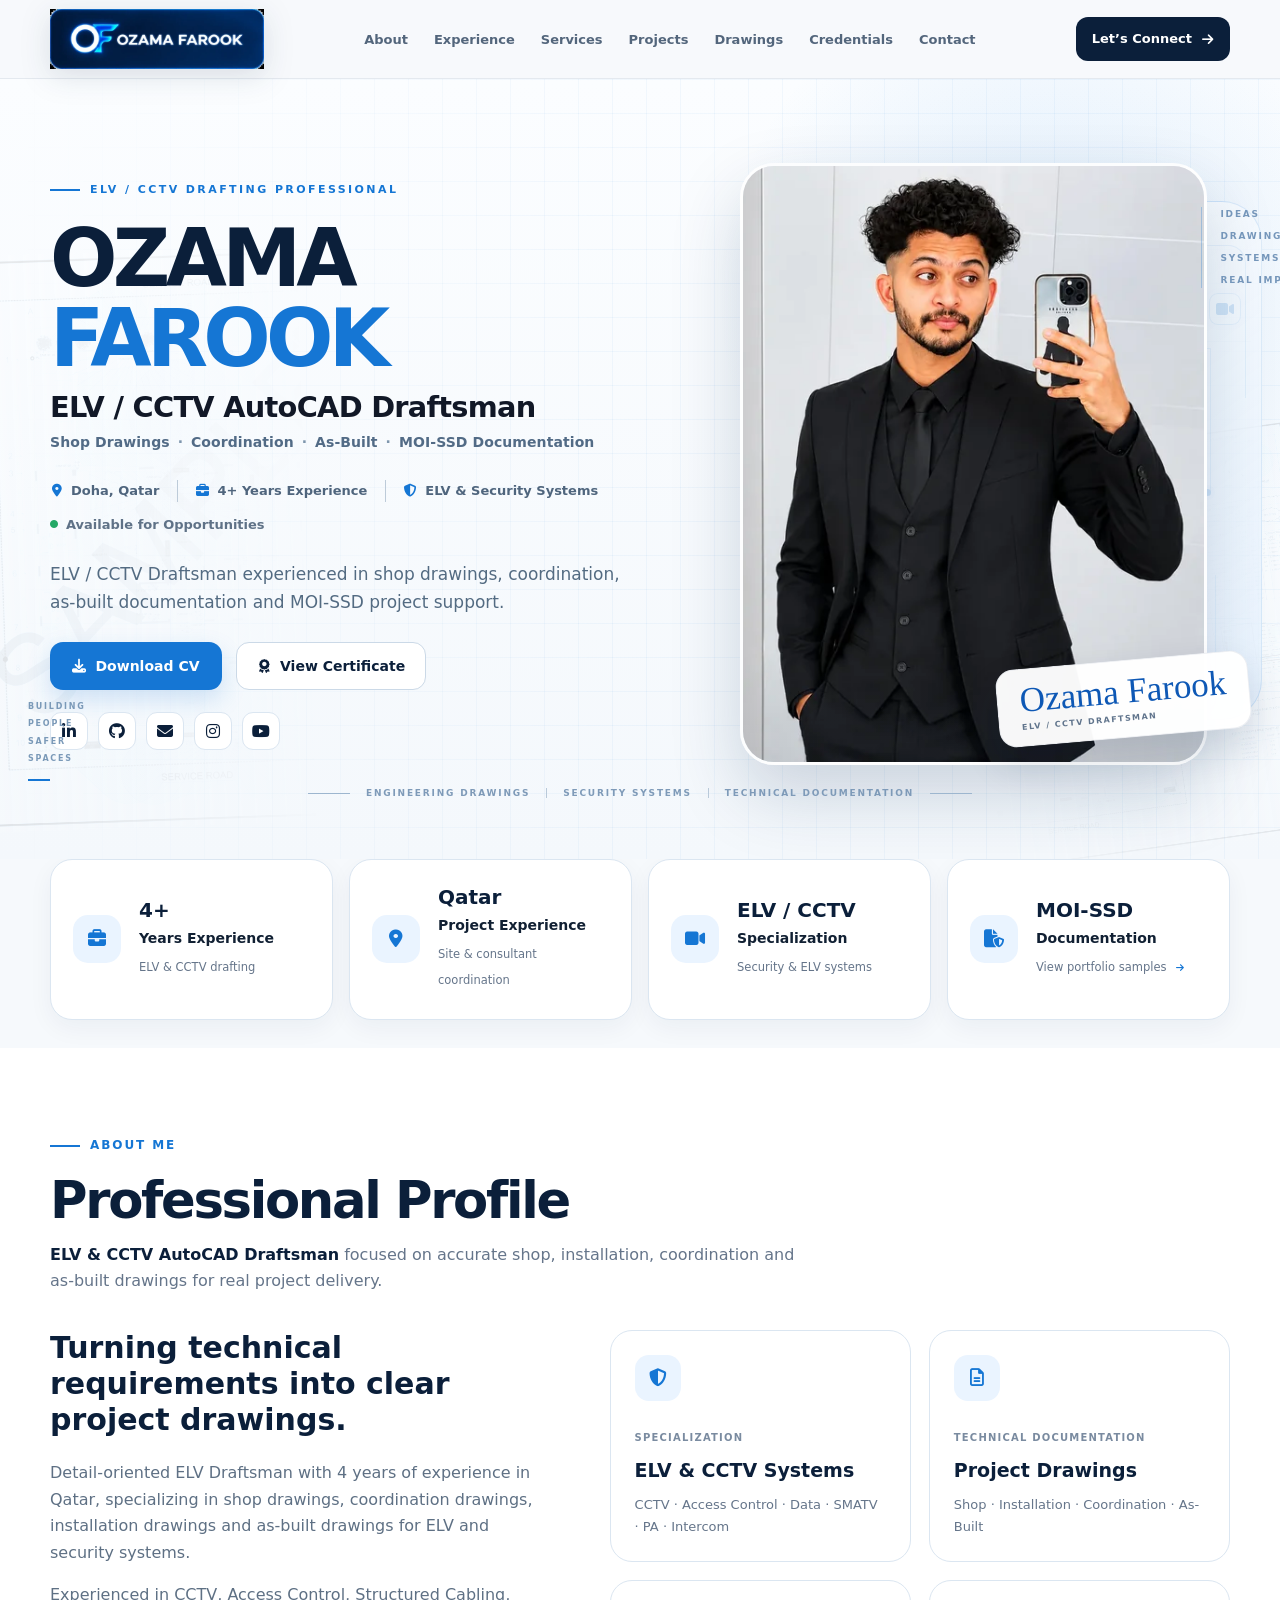
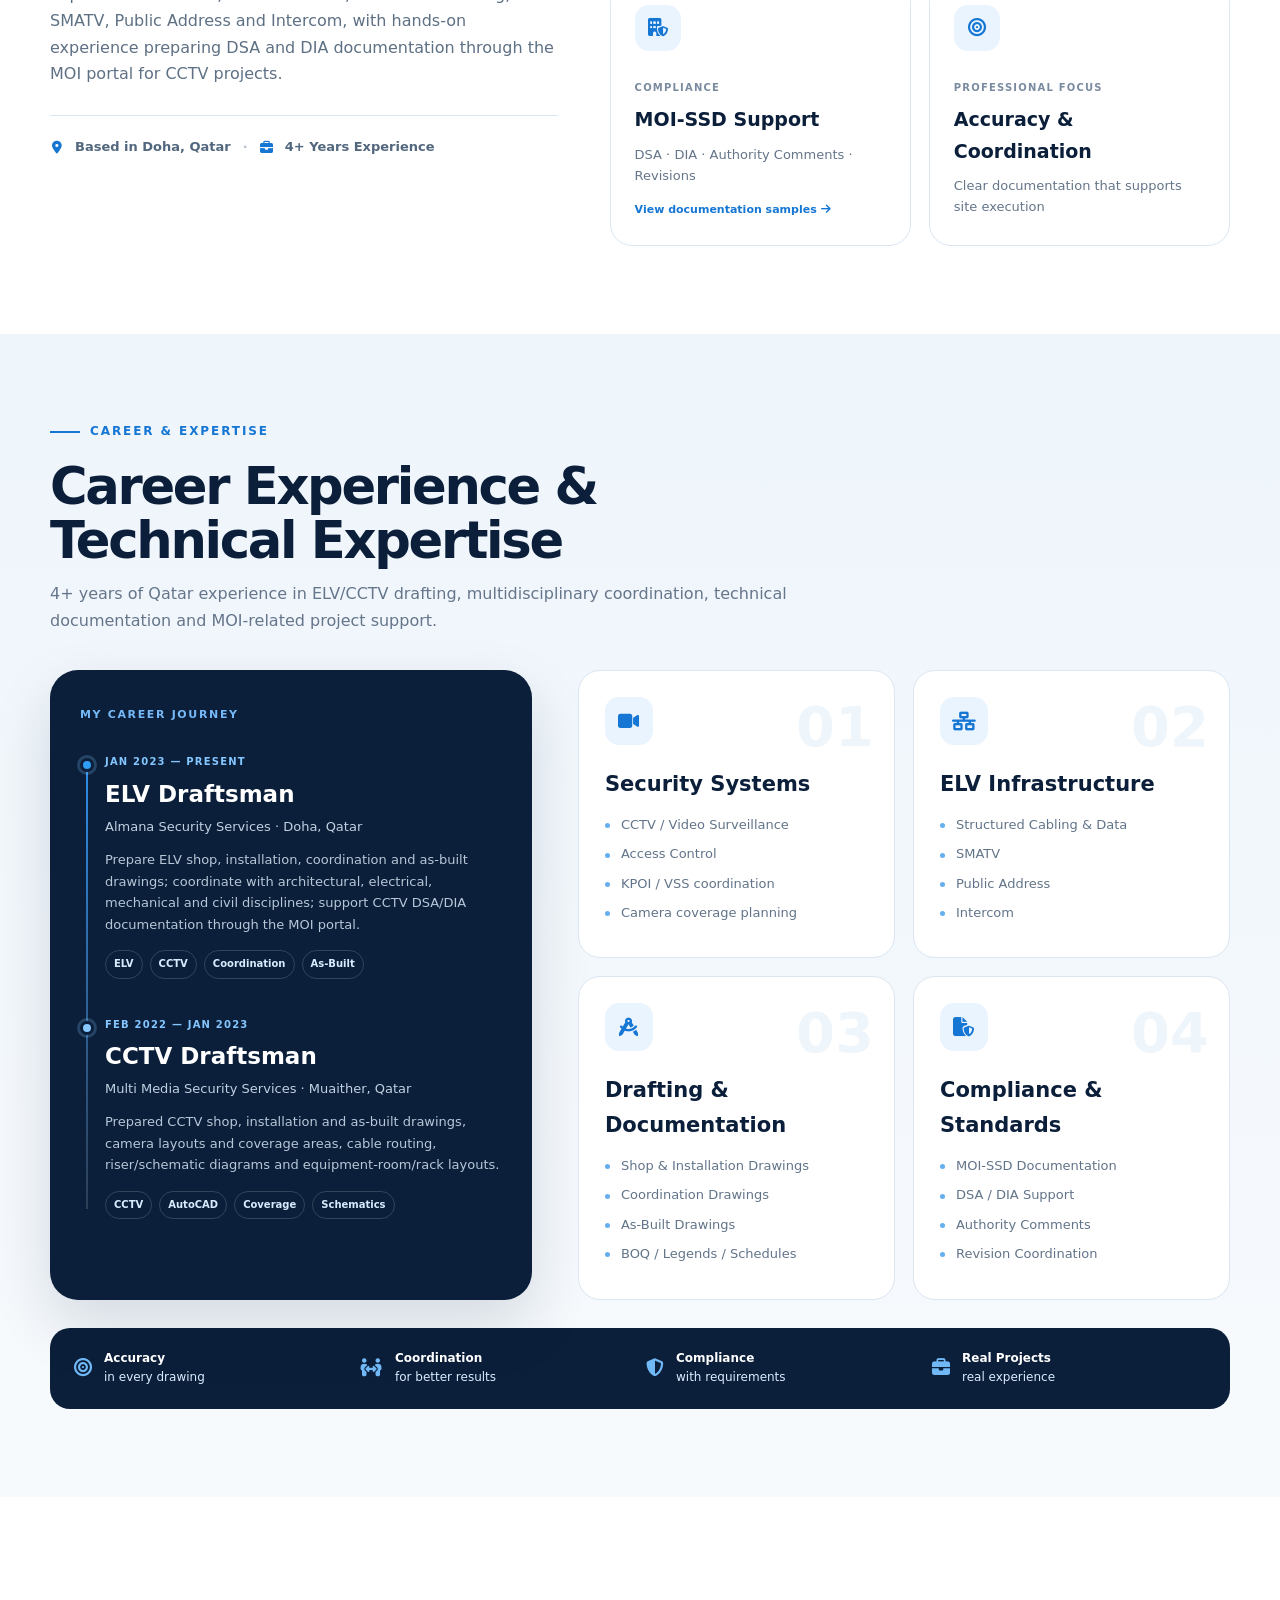
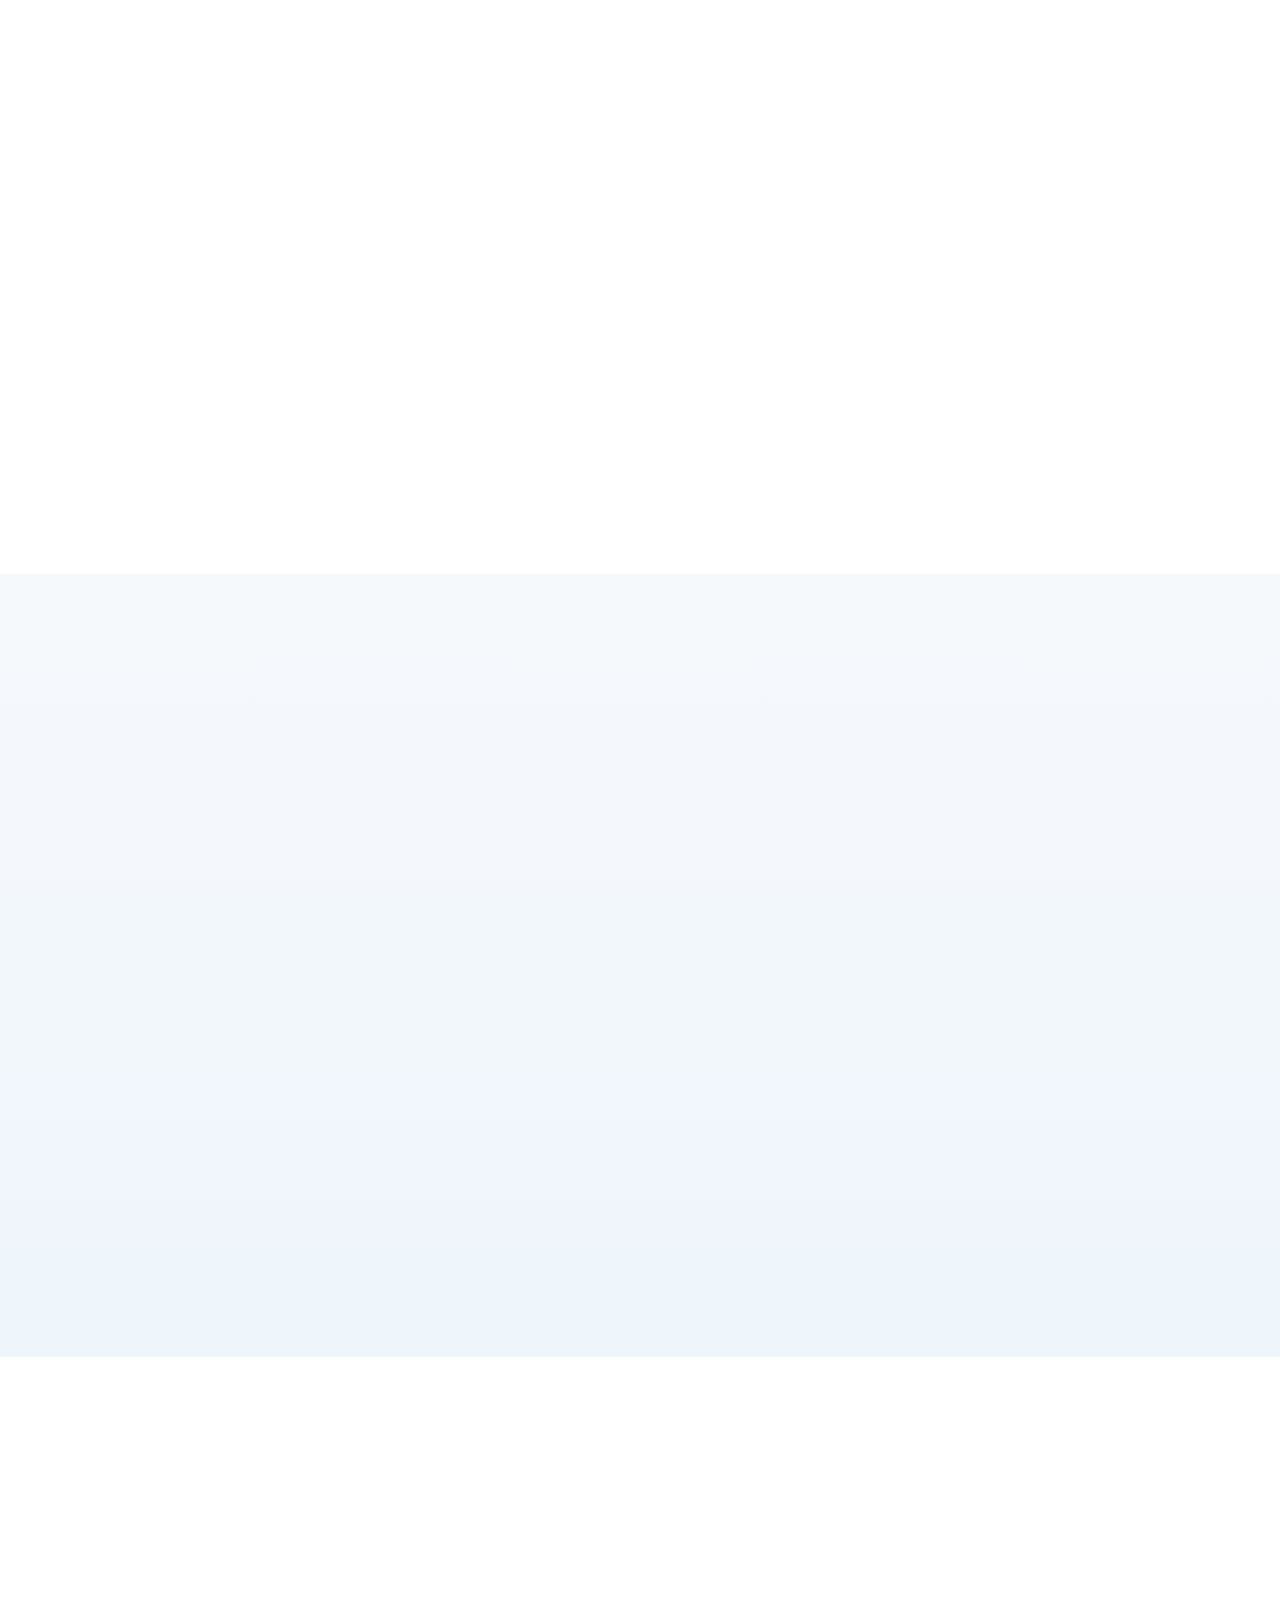
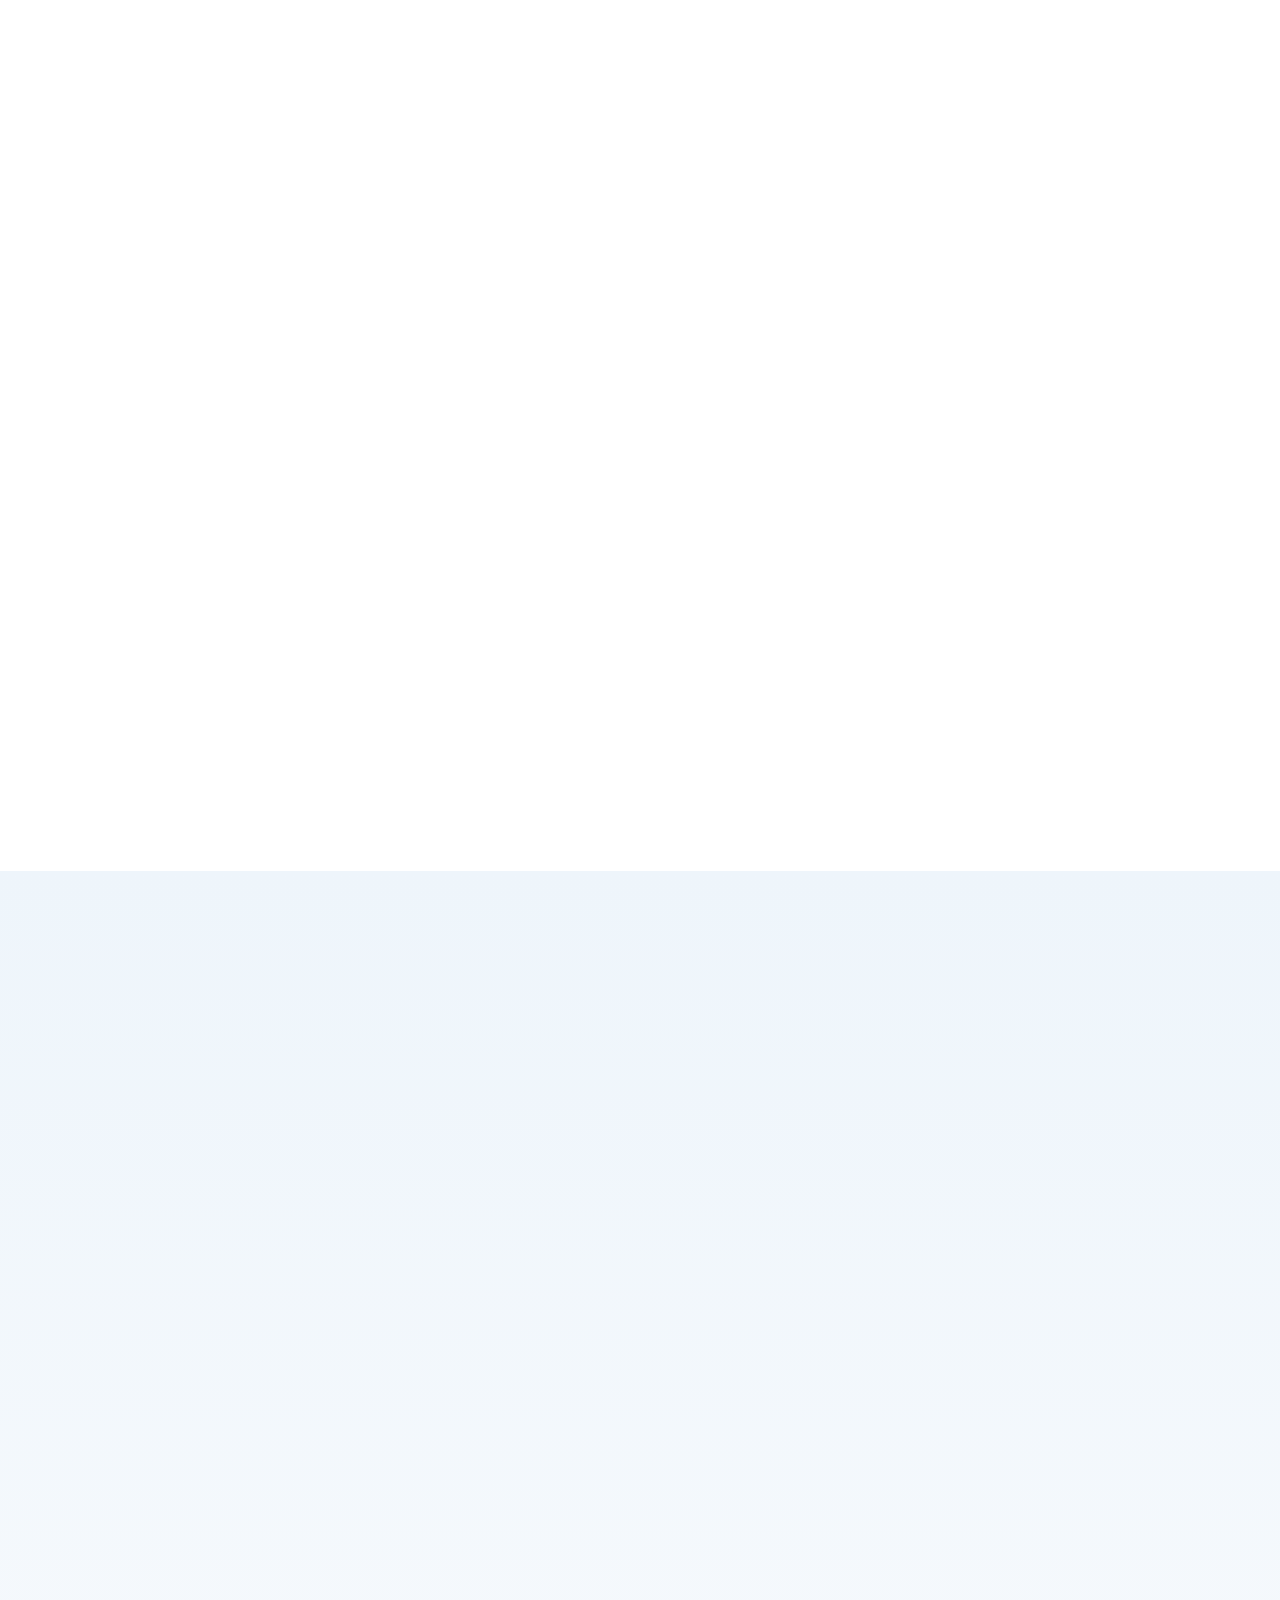
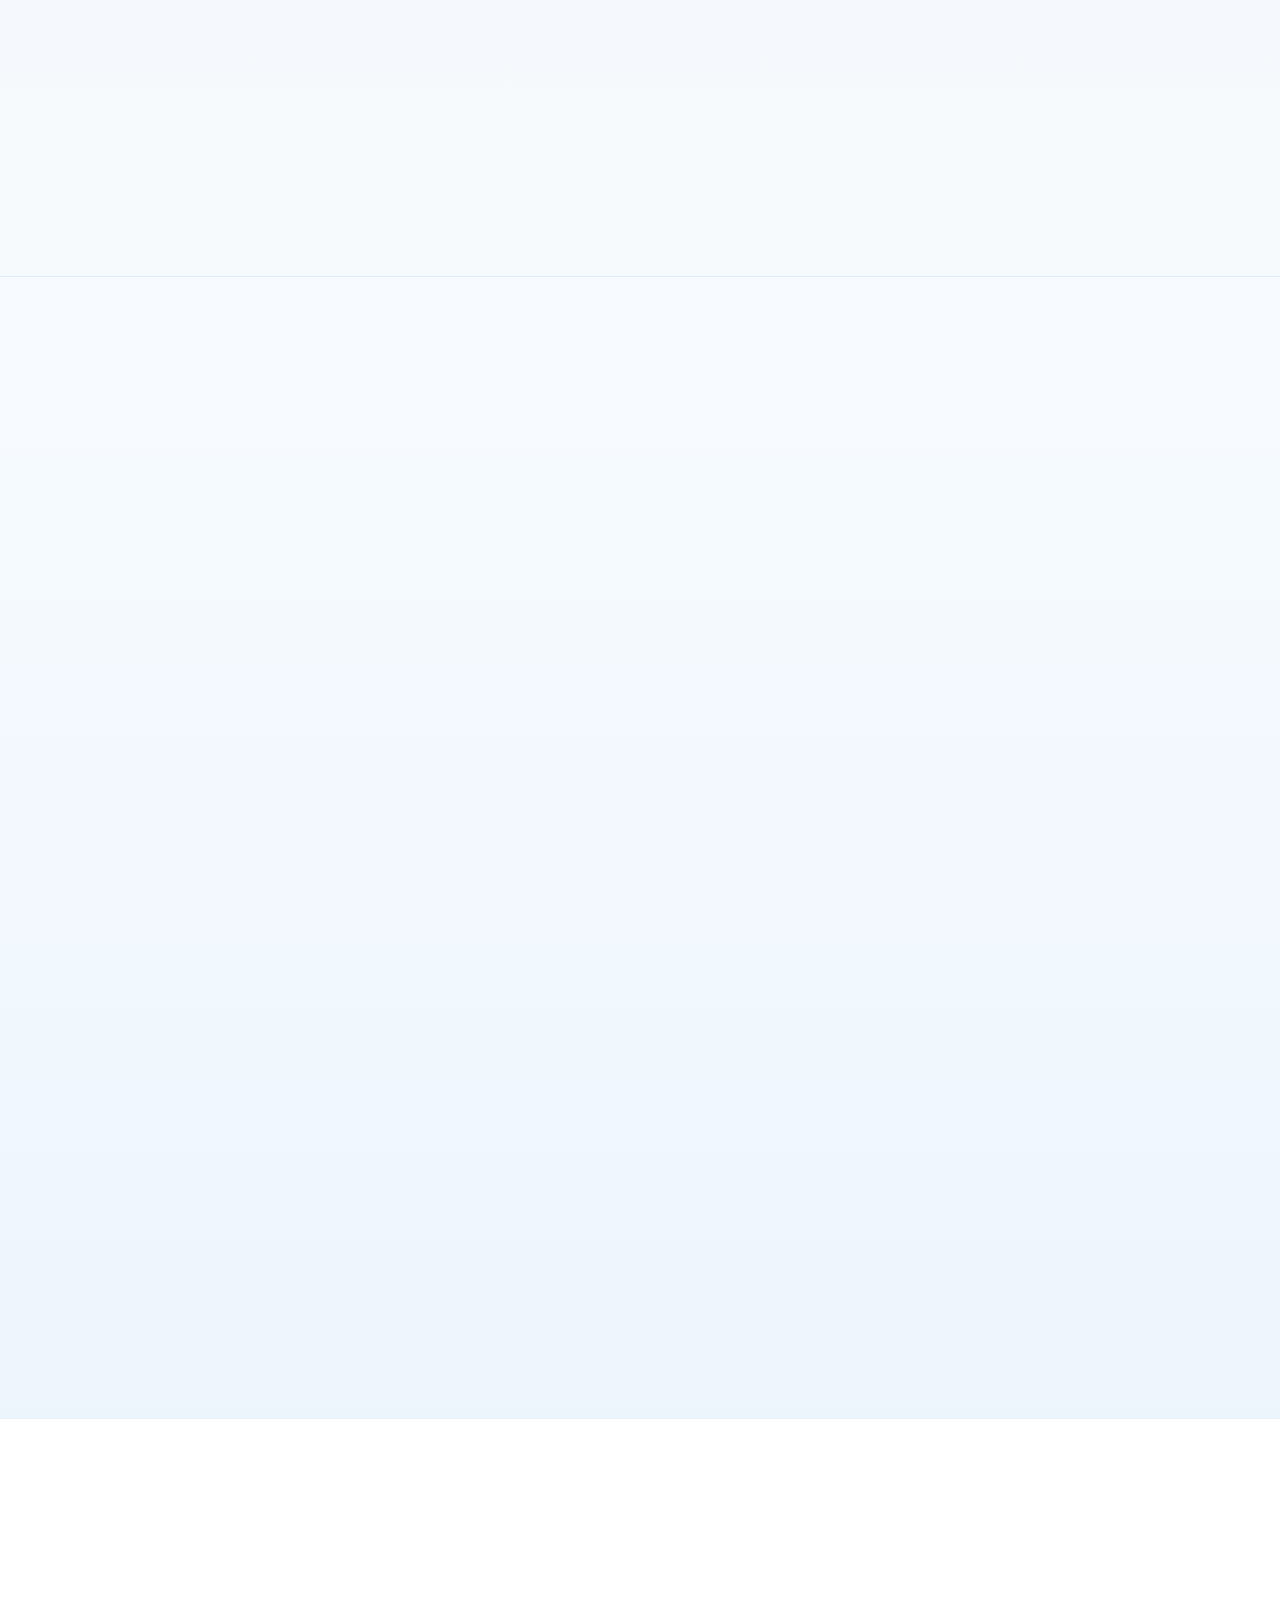
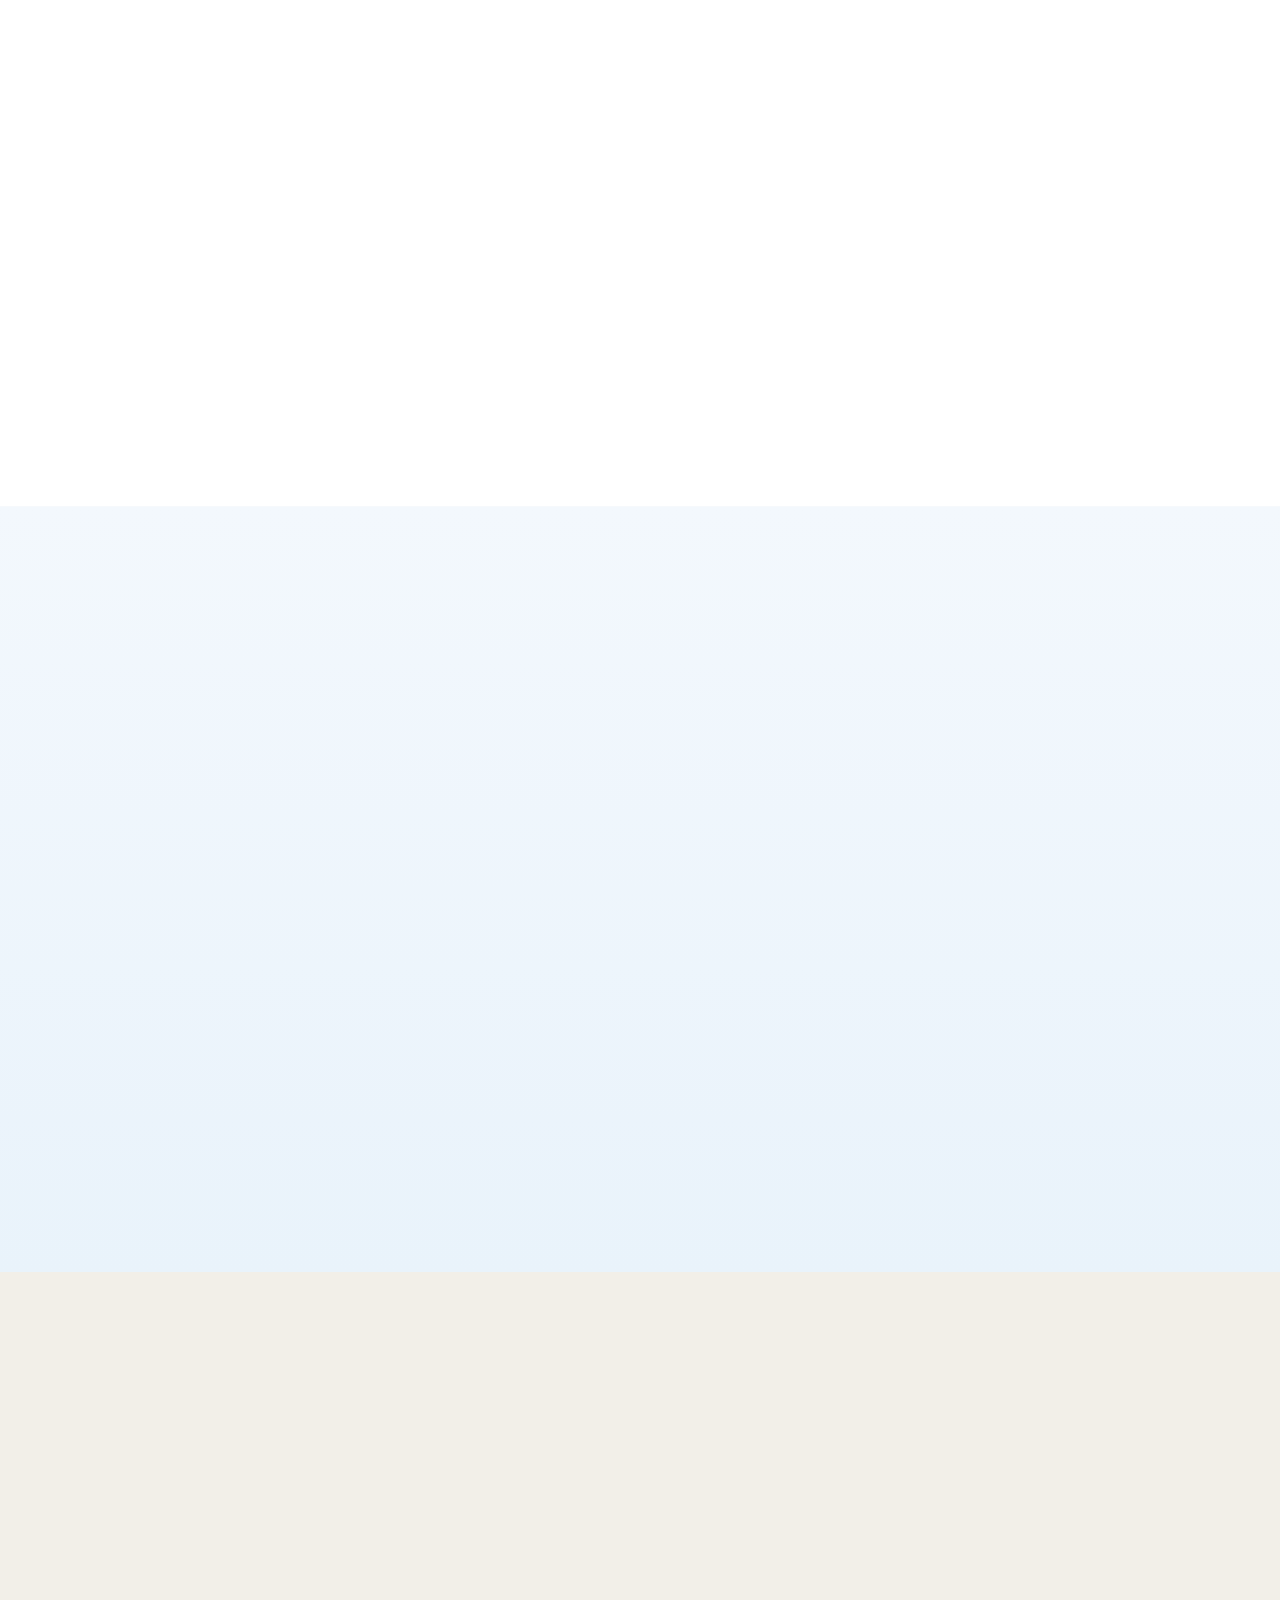
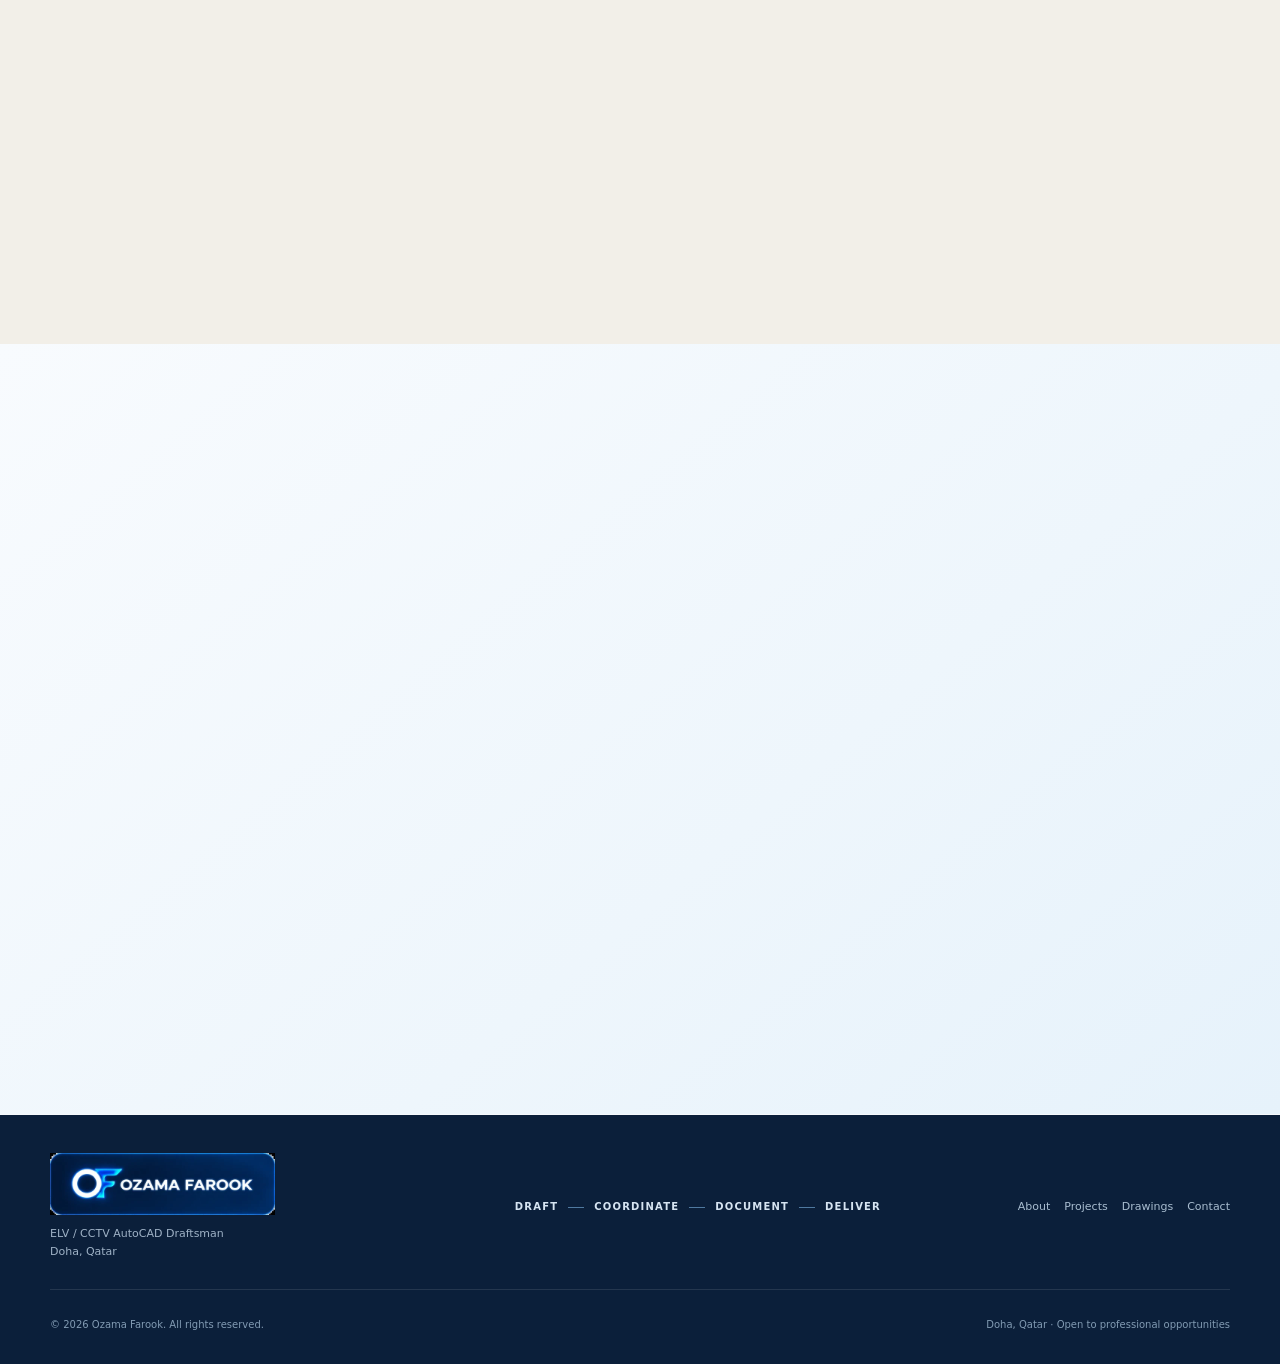
==== commit 3f4a2adb: "Optimize portfolio performance V19" ====
--- a/index.html
+++ b/index.html
@@ -1,32 +1,30 @@
 <!DOCTYPE html>
+
 <html lang="en">
 <head>
-  <meta charset="UTF-8">
-  <meta name="viewport" content="width=device-width, initial-scale=1.0">
-  <title>Ozama Farook | ELV / CCTV AutoCAD Draftsman in Doha, Qatar</title>
-  <meta name="description" content="Ozama Farook is an ELV / CCTV AutoCAD Draftsman in Doha, Qatar with 4+ years of experience in CCTV, ELV drawings, coordination and MOI-SSD documentation.">
-  <meta name="author" content="Ozama Farook">
-  <meta name="robots" content="index, follow">
-  <meta name="theme-color" content="#f7f9fc">
-  <link rel="canonical" href="https://ozamafarook.github.io/">
-  <link rel="icon" type="image/png" href="images/ozama-logo.png">
-  <link rel="preload" as="image" href="images/ozama-profile.webp" type="image/webp" fetchpriority="high">
-
-  <meta property="og:title" content="Ozama Farook | ELV / CCTV AutoCAD Draftsman">
-  <meta property="og:description" content="ELV/CCTV drafting, coordination, technical documentation and real project work from Doha, Qatar.">
-  <meta property="og:type" content="profile">
-  <meta property="og:url" content="https://ozamafarook.github.io/">
-  <meta property="og:image" content="https://ozamafarook.github.io/images/ozama-profile.png">
-  <meta property="og:image:alt" content="Ozama Farook, ELV / CCTV AutoCAD Draftsman">
-  <meta property="og:site_name" content="Ozama Farook">
-  <meta property="og:locale" content="en_US">
-
-  <meta name="twitter:card" content="summary_large_image">
-  <meta name="twitter:title" content="Ozama Farook | ELV / CCTV AutoCAD Draftsman">
-  <meta name="twitter:description" content="Professional ELV/CCTV drafting portfolio from Doha, Qatar.">
-  <meta name="twitter:image" content="https://ozamafarook.github.io/images/ozama-profile.png">
-
-  <script type="application/ld+json">
+<meta charset="utf-8"/>
+<meta content="width=device-width, initial-scale=1.0" name="viewport"/>
+<title>Ozama Farook | ELV / CCTV AutoCAD Draftsman in Doha, Qatar</title>
+<meta content="Ozama Farook is an ELV / CCTV AutoCAD Draftsman in Doha, Qatar with 4+ years of experience in CCTV, ELV drawings, coordination and MOI-SSD documentation." name="description"/>
+<meta content="Ozama Farook" name="author"/>
+<meta content="index, follow" name="robots"/>
+<meta content="#f7f9fc" name="theme-color"/>
+<link href="https://ozamafarook.github.io/" rel="canonical"/><link as="image" fetchpriority="high" href="images/ozama-profile-960.webp" imagesizes="(max-width: 640px) 88vw, (max-width: 980px) 70vw, 440px" imagesrcset="images/ozama-profile-640.webp 640w, images/ozama-profile-960.webp 960w, images/ozama-profile.webp 1254w" rel="preload" type="image/webp"/>
+<link href="images/favicon-v19.png" rel="icon" type="image/png"/>
+
+<meta content="Ozama Farook | ELV / CCTV AutoCAD Draftsman" property="og:title"/>
+<meta content="ELV/CCTV drafting, coordination, technical documentation and real project work from Doha, Qatar." property="og:description"/>
+<meta content="profile" property="og:type"/>
+<meta content="https://ozamafarook.github.io/" property="og:url"/>
+<meta content="https://ozamafarook.github.io/images/ozama-profile.png" property="og:image"/>
+<meta content="Ozama Farook, ELV / CCTV AutoCAD Draftsman" property="og:image:alt"/>
+<meta content="Ozama Farook" property="og:site_name"/>
+<meta content="en_US" property="og:locale"/>
+<meta content="summary_large_image" name="twitter:card"/>
+<meta content="Ozama Farook | ELV / CCTV AutoCAD Draftsman" name="twitter:title"/>
+<meta content="Professional ELV/CCTV drafting portfolio from Doha, Qatar." name="twitter:description"/>
+<meta content="https://ozamafarook.github.io/images/ozama-profile.png" name="twitter:image"/>
+<script type="application/ld+json">
   {
     "@context": "https://schema.org",
     "@type": "ProfilePage",
@@ -58,502 +56,1068 @@
     }
   }
   </script>
-
-  <link rel="preconnect" href="https://cdnjs.cloudflare.com" crossorigin>
-  <link rel="stylesheet" href="https://cdnjs.cloudflare.com/ajax/libs/font-awesome/6.5.2/css/all.min.css">
-  <link rel="stylesheet" href="style.css">
+<link crossorigin="" href="https://cdnjs.cloudflare.com" rel="preconnect"/>
+<link as="style" href="https://cdnjs.cloudflare.com/ajax/libs/font-awesome/6.5.2/css/all.min.css" onload="this.onload=null;this.rel='stylesheet'" rel="preload"/><noscript><link href="https://cdnjs.cloudflare.com/ajax/libs/font-awesome/6.5.2/css/all.min.css" rel="stylesheet"/></noscript>
+<style id="site-css-v19">:root{
+  --navy:#0b1f3a;--navy-2:#102c50;--blue:#1576d4;--blue-2:#2f8de7;--blue-soft:#eaf4ff;
+  --ink:#112033;--muted:#65758a;--line:#dbe6f1;--paper:#ffffff;--bg:#f6f9fc;--bg-2:#eef5fb;
+  --shadow:0 18px 45px rgba(17,44,80,.09);--shadow-hover:0 22px 55px rgba(21,118,212,.14);
+  --radius:22px;--shell:min(1180px,calc(100% - 40px));--ease:.26s ease;
+}
+*{box-sizing:border-box}html{scroll-behavior:smooth;scroll-padding-top:88px}body{margin:0;font-family:Inter,ui-sans-serif,system-ui,-apple-system,BlinkMacSystemFont,"Segoe UI",sans-serif;color:var(--ink);background:var(--bg);line-height:1.65;overflow-x:hidden}body.modal-open{overflow:hidden}img{max-width:100%;display:block}a{text-decoration:none;color:inherit}button,input,textarea{font:inherit}.shell{width:var(--shell);margin-inline:auto}.section{padding:104px 0}.section-small{padding:0 0 28px}.skip-link{position:fixed;left:16px;top:-80px;background:var(--navy);color:#fff;padding:12px 16px;border-radius:10px;z-index:3000}.skip-link:focus{top:16px}.reveal{opacity:0;transform:translateY(24px);transition:opacity .65s ease,transform .65s ease}.reveal.is-visible{opacity:1;transform:none}
+
+.site-header{position:sticky;top:0;z-index:1100;background:rgba(247,249,252,.88);backdrop-filter:blur(18px);border-bottom:1px solid rgba(15,49,86,.08);transition:var(--ease)}.site-header.scrolled{background:rgba(255,255,255,.96);box-shadow:0 8px 30px rgba(21,55,92,.08)}.header-inner{min-height:78px;display:flex;align-items:center;justify-content:space-between;gap:28px}.brand{display:flex;align-items:center;padding:6px 10px;border-radius:14px;background:linear-gradient(135deg,#0b1f3a,#153b66);box-shadow:0 7px 20px rgba(11,31,58,.12)}.brand-logo{width:196px;height:50px;object-fit:contain;object-position:left center;filter:drop-shadow(0 1px 4px rgba(21,118,212,.28))}.navbar{display:flex;align-items:center;gap:26px}.navbar a{position:relative;font-size:13px;font-weight:700;color:#53667c;padding:28px 0 26px}.navbar a::after{content:"";position:absolute;left:0;right:100%;bottom:18px;height:2px;background:var(--blue);border-radius:2px;transition:var(--ease)}.navbar a:hover,.navbar a.active{color:var(--navy)}.navbar a:hover::after,.navbar a.active::after{right:0}.header-actions{display:flex;align-items:center;gap:12px}.header-cta{display:inline-flex;align-items:center;gap:9px;background:var(--navy);color:#fff;padding:11px 16px;border-radius:12px;font-size:13px;font-weight:800;transition:var(--ease)}.header-cta:hover{background:var(--blue);transform:translateY(-2px)}.menu-toggle{display:none;width:44px;height:44px;border:1px solid var(--line);border-radius:12px;background:#fff;color:var(--navy);cursor:pointer}
+
+.hero{padding-top:72px;padding-bottom:56px;position:relative;overflow:hidden;background:radial-gradient(circle at 85% 28%,rgba(50,145,231,.13),transparent 30%),linear-gradient(180deg,#fbfdff 0%,#f4f8fc 100%)}.hero::before{content:"";position:absolute;inset:0;background-image:linear-gradient(rgba(21,118,212,.035) 1px,transparent 1px),linear-gradient(90deg,rgba(21,118,212,.035) 1px,transparent 1px);background-size:34px 34px;mask-image:linear-gradient(to right,transparent 0,#000 48%,#000 100%);pointer-events:none}.hero-grid{display:grid;grid-template-columns:1.05fr .95fr;align-items:center;gap:70px;min-height:610px}.eyebrow{display:flex;align-items:center;gap:10px;color:var(--blue);font-size:12px;font-weight:900;letter-spacing:.16em;margin:0 0 18px}.eyebrow span{width:30px;height:2px;background:var(--blue)}.centered-eye{justify-content:center}.hero h1,.section-heading h2,.split-heading h2,.contact-copy h2{font-size:clamp(42px,5vw,72px);line-height:1.05;letter-spacing:-.045em;margin:0;color:var(--navy);font-weight:800}.hero h1 em,.contact-copy h2 em{font-style:normal;color:var(--blue)}.hero-lead{font-size:18px;max-width:660px;color:#5a6c80;margin:28px 0 20px}.hero-facts{display:flex;flex-wrap:wrap;gap:10px 20px;font-size:13px;color:#53667c;margin:24px 0 30px}.hero-facts span{display:inline-flex;align-items:center;gap:8px}.hero-facts i{color:var(--blue)}.hero-facts .available i{font-size:8px;color:#24a866}.hero-actions,.contact-actions{display:flex;flex-wrap:wrap;gap:12px}.btn{border:1px solid transparent;display:inline-flex;align-items:center;justify-content:center;gap:9px;min-height:48px;padding:0 20px;border-radius:13px;font-weight:800;font-size:14px;cursor:pointer;transition:var(--ease)}.btn-primary{background:var(--blue);color:#fff;box-shadow:0 10px 24px rgba(21,118,212,.18)}.btn-primary:hover{background:var(--navy);transform:translateY(-2px)}.btn-secondary{background:#fff;border-color:#cbd9e7;color:var(--navy)}.btn-secondary:hover{border-color:var(--blue);color:var(--blue);transform:translateY(-2px);box-shadow:0 10px 24px rgba(21,118,212,.08)}.btn.compact{min-height:42px;padding:0 15px;font-size:13px}.hero-socials{display:flex;gap:10px;margin-top:28px}.hero-socials a{width:38px;height:38px;border:1px solid var(--line);background:#fff;border-radius:11px;display:grid;place-items:center;color:var(--navy);transition:var(--ease)}.hero-socials a:hover{color:var(--blue);border-color:var(--blue);transform:translateY(-2px)}
+.hero-visual{position:relative;min-height:570px;display:flex;align-items:flex-end;justify-content:center}.hero-blueprint{position:absolute;inset:7% 0 6% 14%;border:1px solid rgba(21,118,212,.18);border-radius:40px 40px 120px 40px;background:linear-gradient(135deg,rgba(255,255,255,.8),rgba(232,243,255,.68));box-shadow:inset 0 0 0 12px rgba(255,255,255,.34)}.hero-blueprint::before,.hero-blueprint::after{content:"";position:absolute;background:rgba(21,118,212,.13)}.hero-blueprint::before{width:65%;height:1px;top:20%;left:16%}.hero-blueprint::after{height:55%;width:1px;left:25%;top:22%}.profile-frame{position:relative;z-index:2;width:min(410px,84%);border-radius:36px 36px 130px 36px;overflow:hidden;box-shadow:0 28px 60px rgba(13,45,81,.18);background:linear-gradient(180deg,#dcecff,#edf5fc)}.profile-frame::after{content:"";position:absolute;inset:auto 0 0;height:25%;background:linear-gradient(transparent,rgba(11,31,58,.17))}.profile-frame img{width:100%;height:540px;object-fit:cover;object-position:center top}.hero-signature{position:absolute;z-index:4;right:0;top:23%;font-family:"Brush Script MT","Segoe Script",cursive;font-size:38px;color:var(--navy);transform:rotate(-5deg)}.hero-vertical-copy{position:absolute;right:-145px;top:50%;transform:rotate(90deg);font-size:10px;font-weight:900;letter-spacing:.22em;color:#70839a}
+
+/* Hero polish v2 */
+.hero h1{font-size:clamp(40px,4.35vw,64px);line-height:1.07}
+.hero .hero-signature{left:2%;right:auto;top:7%;font-size:31px;transform:rotate(-4deg);background:rgba(255,255,255,.88);padding:5px 12px;border:1px solid rgba(11,31,58,.08);border-radius:12px;box-shadow:0 8px 22px rgba(17,44,80,.08)}
+.hero .hero-vertical-copy{right:3%;top:50%;transform:translateY(-50%);writing-mode:vertical-rl;letter-spacing:.18em;font-size:9px}
+
+
+.highlights-grid{display:grid;grid-template-columns:repeat(4,1fr);gap:16px}.highlight-card,.info-card,.expertise-card,.tool-card,.project-card,.credential-card,.language-card{background:#fff;border:1px solid var(--line);border-radius:var(--radius);transition:var(--ease)}.highlight-card{display:flex;align-items:center;gap:18px;padding:26px 22px;box-shadow:0 8px 24px rgba(17,44,80,.05)}.highlight-card:hover,.info-card:hover,.expertise-card:hover,.tool-card:hover,.project-card:hover,.credential-card:hover,.language-card:hover{transform:translateY(-3px);border-color:#82b9ed;box-shadow:var(--shadow-hover)}.highlight-icon{width:48px;height:48px;border-radius:15px;background:var(--blue-soft);color:var(--blue);display:grid;place-items:center;font-size:18px;flex:none}.highlight-card strong{display:block;color:var(--navy);font-size:20px;line-height:1.1}.highlight-card p{margin:6px 0 3px;font-weight:800;font-size:14px}.highlight-card small{color:var(--muted);font-size:11.5px}
+
+.section-heading{max-width:760px;margin-bottom:46px}.section-heading.centered{text-align:center;margin-inline:auto}.section-heading h2,.split-heading h2{font-size:clamp(34px,4vw,52px)}.section-heading>p:last-child,.split-heading>p{color:var(--muted);font-size:16px;margin:14px 0 0}.profile-section{background:#fff}.profile-grid{display:grid;grid-template-columns:.9fr 1.1fr;gap:52px;align-items:start}.profile-copy h3{font-size:30px;line-height:1.2;color:var(--navy);margin:0 0 22px}.profile-copy p{color:#5e7084;font-size:16px;margin:0 0 16px}.profile-note{display:flex;flex-wrap:wrap;gap:9px 12px;align-items:center;margin-top:28px;padding-top:20px;border-top:1px solid var(--line);font-size:13px;font-weight:700;color:#52677e}.profile-note i{color:var(--blue)}.profile-note b{color:#b1bfd0}.profile-cards{display:grid;grid-template-columns:repeat(2,1fr);gap:18px}.info-card{padding:24px}.info-card>span{display:grid;place-items:center;width:46px;height:46px;border-radius:14px;background:var(--blue-soft);color:var(--blue);font-size:18px;margin-bottom:22px}.info-card small{color:#7a8ba0;font-size:10px;letter-spacing:.12em;font-weight:900;text-transform:uppercase}.info-card h3{margin:5px 0 8px;color:var(--navy);font-size:19px}.info-card p{margin:0;color:var(--muted);font-size:13px}
+
+.experience-section{background:linear-gradient(180deg,var(--bg-2),#f7fafd)}.experience-grid{display:grid;grid-template-columns:.85fr 1.15fr;gap:46px}.timeline-wrap{background:var(--navy);border-radius:28px;padding:30px;color:#fff;box-shadow:0 24px 60px rgba(11,31,58,.14)}.timeline-title span{font-size:11px;letter-spacing:.15em;font-weight:900;color:#76b9f8}.timeline{position:relative;margin-top:28px;padding-left:25px}.timeline::before{content:"";position:absolute;left:6px;top:8px;bottom:10px;width:2px;background:linear-gradient(var(--blue-2),rgba(255,255,255,.14))}.timeline-item{position:relative;padding:0 0 38px}.timeline-item:last-child{padding-bottom:0}.timeline-dot{position:absolute;width:14px;height:14px;border:3px solid var(--navy);background:#86c8ff;border-radius:50%;left:-25px;top:4px;box-shadow:0 0 0 3px rgba(134,200,255,.22)}.timeline-item.current .timeline-dot{background:#2f9ef7}.timeline-date{font-size:10px;letter-spacing:.12em;font-weight:900;color:#84c6ff}.timeline-item h3{font-size:23px;margin:5px 0 0}.timeline-item .company{font-size:13px;color:#c1d1e1;margin:2px 0 12px}.timeline-item>p:not(.company){font-size:13px;color:#b7c7d8;margin:0}.tags,.mini-tags{display:flex;flex-wrap:wrap;gap:7px;margin-top:15px}.tags span,.mini-tags span{font-size:10px;font-weight:800;border:1px solid rgba(255,255,255,.16);padding:5px 8px;border-radius:999px;color:#d9ecff}.expertise-grid{display:grid;grid-template-columns:repeat(2,1fr);gap:18px}.expertise-card{position:relative;padding:26px;min-height:260px;overflow:hidden}.expertise-number{position:absolute;right:20px;top:10px;font-size:56px;font-weight:900;color:#eef5fb}.expertise-icon{display:grid;place-items:center;width:48px;height:48px;border-radius:14px;background:var(--blue-soft);color:var(--blue);font-size:19px}.expertise-card h3{font-size:21px;color:var(--navy);margin:22px 0 12px}.expertise-card ul{padding:0;margin:0;list-style:none}.expertise-card li{position:relative;padding-left:16px;color:#627489;font-size:13px;margin:8px 0}.expertise-card li::before{content:"";position:absolute;left:0;top:.72em;width:5px;height:5px;background:#67aeee;border-radius:50%}.values-strip{margin-top:28px;background:var(--navy);color:#dcecff;border-radius:20px;padding:21px 24px;display:grid;grid-template-columns:repeat(4,1fr);gap:12px}.values-strip>div{display:flex;align-items:center;gap:12px;font-size:12px}.values-strip i{color:#70b8f6;font-size:18px}.values-strip strong{display:block;color:#fff}
+
+.tools-section{background:#fff}.split-heading{display:flex;justify-content:space-between;align-items:end;gap:40px;margin-bottom:42px}.split-heading>div{max-width:700px}.split-heading>p{max-width:390px;text-align:right}.tools-grid{display:grid;grid-template-columns:repeat(4,1fr);gap:16px}.tool-card{padding:22px;display:flex;gap:16px;align-items:flex-start}.tool-mark{width:50px;height:50px;border-radius:15px;display:grid;place-items:center;color:#fff;font-size:21px;font-weight:900;flex:none;background:#1c3554}.tool-mark.autocad{background:#d53a34}.tool-mark.revit{background:#3b87c8}.tool-mark.sketchup{background:#306fc2}.tool-mark.excel{background:#18784a}.tool-mark.word{background:#2a60b9}.tool-mark.ppt{background:#c75436}.tool-mark.acrobat{background:#d63a34}.tool-mark.photoshop{background:#17385c;color:#55b8ff}.tool-card h3{font-size:16px;color:var(--navy);margin:0}.tool-card p{font-size:12px;color:var(--muted);margin:4px 0 12px;line-height:1.45}.level{display:inline-block;font-size:10px;font-weight:900;padding:5px 8px;border-radius:999px;background:#eef5fb;color:#4f6b87}.level.advanced{background:#eaf7ef;color:#26784a}.level.intermediate{background:#eef5fb;color:#356a9e}
+
+.services-section{background:linear-gradient(180deg,#f6f9fc,#eef5fb)}.workflow{display:grid;grid-template-columns:1fr auto 1fr auto 1fr auto 1fr auto 1fr auto 1fr;gap:9px;align-items:center}.workflow-step{background:#fff;border:1px solid var(--line);border-radius:20px;padding:20px 15px;min-height:210px;text-align:center;position:relative;transition:var(--ease)}.workflow-step:hover{transform:translateY(-3px);border-color:#78b4ea;box-shadow:var(--shadow-hover)}.workflow-step>span{position:absolute;top:12px;right:14px;font-size:10px;font-weight:900;color:#9cb0c4}.workflow-step>i{width:48px;height:48px;border-radius:14px;background:var(--blue-soft);display:grid;place-items:center;margin:7px auto 16px;color:var(--blue);font-size:18px}.workflow-step h3{font-size:16px;margin:0 0 8px;color:var(--navy)}.workflow-step p{font-size:11px;color:var(--muted);margin:0}.workflow-arrow{color:#7fb9ed;font-size:13px}.core-expertise{margin-top:26px;background:#fff;border:1px solid var(--line);border-radius:22px;padding:24px;display:grid;grid-template-columns:220px 1fr;gap:22px;align-items:center}.core-title small{font-size:10px;color:var(--blue);font-weight:900;letter-spacing:.14em}.core-title h3{margin:4px 0 0;color:var(--navy)}.core-items{display:flex;flex-wrap:wrap;gap:9px}.core-items span{display:inline-flex;align-items:center;gap:8px;border:1px solid var(--line);border-radius:999px;padding:9px 12px;font-size:11px;font-weight:800;color:#53687d;background:#fbfdff}.core-items i{color:var(--blue)}
+
+.projects-section{background:#fff}.projects-layout{display:grid;grid-template-columns:1.35fr .65fr;gap:20px}.featured-project{border:1px solid var(--line);border-radius:26px;overflow:hidden;background:#fff;box-shadow:0 15px 40px rgba(17,44,80,.06);transition:var(--ease)}.featured-project:hover{transform:translateY(-3px);border-color:#7fb8ec;box-shadow:var(--shadow-hover)}.project-image{height:360px;position:relative;overflow:hidden;background:#eaf3fb}.project-image img{width:100%;height:100%;object-fit:cover;object-position:center;filter:saturate(.85) contrast(1.03)}.project-image::after{content:"";position:absolute;inset:auto 0 0;height:45%;background:linear-gradient(transparent,rgba(11,31,58,.72))}.project-pill{position:absolute;z-index:2;left:20px;top:20px;background:rgba(255,255,255,.94);color:var(--navy);font-size:9px;font-weight:900;letter-spacing:.12em;padding:8px 10px;border-radius:999px}.featured-project-body{padding:25px}.featured-project-body small,.project-card>small{font-size:10px;color:var(--blue);font-weight:900;letter-spacing:.1em}.featured-project-body h3{font-size:25px;margin:5px 0 12px;color:var(--navy)}.featured-project-body p,.project-card p{color:var(--muted);font-size:13px}.featured-project-body .tags span,.project-card .tags span{border-color:#d9e7f4;color:#4f6c87;background:#f8fbfe}.text-link{display:inline-flex;align-items:center;gap:8px;color:var(--blue);font-size:12px;font-weight:900;margin-top:17px;transition:var(--ease)}.text-link:hover{gap:12px;color:var(--navy)}.supporting-projects{display:grid;gap:20px}.project-card{padding:25px;display:flex;flex-direction:column;min-height:0}.project-icon{width:48px;height:48px;border-radius:14px;background:var(--blue-soft);color:var(--blue);display:grid;place-items:center;font-size:18px;margin-bottom:22px}.project-card h3{font-size:20px;line-height:1.25;color:var(--navy);margin:6px 0 10px}.project-card .text-link{margin-top:auto;padding-top:10px}.project-tech{background:linear-gradient(145deg,#f9fcff,#eef6ff)}
+
+.drawings-section{background:linear-gradient(180deg,#eef5fb,#f7fafd)}.drawing-gallery{display:grid;grid-template-columns:1fr 340px;gap:22px}.drawing-preview{background:#fff;border:1px solid var(--line);border-radius:24px;overflow:hidden}.drawing-stage{height:520px;background:#e8eff6;position:relative;overflow:hidden}.drawing-stage img{width:100%;height:100%;object-fit:contain;padding:14px}.drawing-expand{position:absolute;right:16px;top:16px;width:42px;height:42px;border:0;border-radius:12px;background:rgba(11,31,58,.9);color:#fff;cursor:pointer;transition:var(--ease)}.drawing-expand:hover{background:var(--blue);transform:scale(1.04)}.sample-badge{position:absolute;left:16px;top:16px;background:rgba(255,255,255,.95);color:var(--navy);font-size:9px;font-weight:900;letter-spacing:.1em;padding:7px 9px;border-radius:999px;border:1px solid rgba(11,31,58,.08)}.drawing-meta{display:flex;justify-content:space-between;align-items:center;gap:20px;padding:20px 22px;border-top:1px solid var(--line)}.drawing-meta small{font-size:10px;color:var(--blue);font-weight:900;letter-spacing:.1em}.drawing-meta h3{font-size:20px;color:var(--navy);margin:3px 0}.drawing-meta p{font-size:12px;color:var(--muted);margin:0}.drawing-thumbs{display:grid;gap:12px}.drawing-thumb{display:grid;grid-template-columns:115px 1fr;align-items:center;gap:13px;text-align:left;border:1px solid var(--line);border-radius:18px;padding:10px;background:#fff;cursor:pointer;transition:var(--ease)}.drawing-thumb:hover,.drawing-thumb.active{border-color:#6caee8;box-shadow:0 12px 30px rgba(21,118,212,.09);transform:translateY(-2px)}.drawing-thumb img{width:115px;height:92px;object-fit:cover;background:#edf3f8;border-radius:10px}.drawing-thumb span{display:flex;flex-direction:column;gap:2px}.drawing-thumb b{font-size:9px;color:var(--blue)}.drawing-thumb strong{font-size:12px;color:var(--navy)}.drawing-thumb small{font-size:10px;color:var(--muted)}
+
+.credentials-section{background:#fff}.credentials-grid{display:grid;grid-template-columns:1fr 1fr;gap:20px}.credential-card{overflow:hidden;display:grid;grid-template-columns:240px 1fr;min-height:300px}.credential-preview{background:#eef3f8;padding:18px;display:flex;align-items:center;justify-content:center}.credential-preview img{max-height:265px;object-fit:contain;box-shadow:0 10px 28px rgba(17,44,80,.15);user-select:none}.credential-body{padding:28px;display:flex;flex-direction:column;justify-content:center}.credential-type{font-size:9px;letter-spacing:.13em;color:var(--blue);font-weight:900}.credential-body h3{font-size:20px;line-height:1.28;color:var(--navy);margin:8px 0 10px}.credential-body p{font-size:12px;color:var(--muted);margin:0}.button-link{border:0;background:transparent;padding:0;cursor:pointer;width:max-content}.cv-preview{background:linear-gradient(145deg,#eaf4ff,#f7fbff);display:grid;place-items:center;padding:22px}.cv-page{width:160px;height:220px;background:#fff;border-radius:4px;box-shadow:0 14px 35px rgba(17,44,80,.15);padding:20px 16px;display:flex;flex-direction:column;gap:8px}.cv-page span{font-size:11px;font-weight:900;color:var(--navy)}.cv-page b{font-size:7px;color:var(--blue)}.cv-page i{height:5px;border-radius:3px;background:#dce8f4}.cv-page i:nth-of-type(1){width:95%}.cv-page i:nth-of-type(2){width:82%}.cv-page i:nth-of-type(3){width:100%;margin-top:10px}.cv-page i:nth-of-type(4){width:75%}.cv-page i:nth-of-type(5){width:88%}
+
+.languages-section{position:relative;overflow:hidden;background:linear-gradient(180deg,#f3f8fd,#e9f3fb)}.language-backdrop{position:absolute;inset:0;opacity:.55;pointer-events:none}.language-backdrop::before{content:"";position:absolute;inset:0;background:radial-gradient(circle at 50% 110%,rgba(21,118,212,.22),transparent 38%),linear-gradient(180deg,rgba(255,255,255,.55),rgba(233,243,251,.2))}.skyline-line{position:absolute;left:0;right:0;bottom:0;height:42%;background:linear-gradient(to top,rgba(15,62,105,.06),transparent);clip-path:polygon(0 100%,0 70%,5% 70%,5% 52%,9% 52%,9% 73%,14% 73%,14% 37%,18% 37%,18% 72%,23% 72%,23% 55%,28% 55%,28% 80%,32% 80%,32% 48%,36% 48%,36% 68%,42% 68%,42% 35%,46% 35%,46% 75%,51% 75%,51% 56%,56% 56%,56% 72%,60% 72%,60% 28%,64% 28%,64% 70%,69% 70%,69% 44%,74% 44%,74% 76%,80% 76%,80% 50%,84% 50%,84% 70%,90% 70%,90% 40%,94% 40%,94% 72%,100% 72%,100% 100%)}.language-content{position:relative;z-index:1}.language-grid{display:grid;grid-template-columns:repeat(4,1fr);gap:18px}.language-card{overflow:hidden;backdrop-filter:blur(8px)}.language-visual{height:118px;display:grid;place-items:center;font-size:42px;font-weight:900;color:#fff;letter-spacing:-.03em}.language-visual.tamil{background:linear-gradient(135deg,#0d3157,#1d6fba)}.language-visual.english{background:linear-gradient(135deg,#17375c,#2f8de7)}.language-visual.hindi{background:linear-gradient(135deg,#365d84,#f09745)}.language-visual.malayalam{background:linear-gradient(135deg,#144a65,#2f9d91)}.language-body{padding:20px}.language-top{display:flex;align-items:center;justify-content:space-between;gap:10px}.language-top h3{font-size:19px;color:var(--navy);margin:0}.language-top>span{font-size:9px;font-weight:900;color:var(--blue);background:var(--blue-soft);padding:6px 8px;border-radius:999px}.language-body p{font-size:12px;color:var(--muted);min-height:58px}.mini-tags span{border-color:#d9e7f4;color:#58718b;background:#f8fbfe}
+
+.contact-section{background:linear-gradient(140deg,#f8fbfe 0%,#eef6fc 60%,#e6f2fb 100%);position:relative;overflow:hidden}.contact-section::after{content:"";position:absolute;left:-5%;bottom:-15px;width:55%;height:160px;opacity:.08;background:var(--navy);clip-path:polygon(0 100%,0 70%,8% 70%,8% 35%,12% 35%,12% 76%,18% 76%,18% 55%,25% 55%,25% 80%,32% 80%,32% 28%,36% 28%,36% 75%,42% 75%,42% 48%,50% 48%,50% 78%,58% 78%,58% 40%,63% 40%,63% 73%,70% 73%,70% 20%,75% 20%,75% 72%,82% 72%,82% 45%,90% 45%,90% 72%,100% 72%,100% 100%)}.contact-grid{display:grid;grid-template-columns:.85fr 1.15fr;gap:50px;position:relative;z-index:1}.contact-copy h2{font-size:clamp(42px,5vw,66px)}.contact-copy>p:not(.eyebrow){max-width:520px;color:var(--muted);font-size:16px}.contact-copy blockquote{margin:24px 0;font-size:21px;font-weight:700;color:var(--navy);font-style:italic}.opportunity-row{display:flex;flex-wrap:wrap;gap:10px;margin-top:24px}.opportunity-row span{font-size:10px;font-weight:800;color:#58708a;background:rgba(255,255,255,.75);border:1px solid var(--line);padding:8px 10px;border-radius:999px}.opportunity-row i{color:var(--blue);margin-right:5px}.doha-mark{margin-top:70px;font-size:16px;font-weight:900;color:var(--navy)}.doha-mark i{color:var(--blue);margin-right:7px}.contact-panel{background:#fff;border:1px solid var(--line);border-radius:28px;padding:26px;box-shadow:var(--shadow)}.contact-panel-head{display:flex;justify-content:space-between;align-items:flex-start;gap:20px;padding-bottom:18px;border-bottom:1px solid var(--line)}.contact-panel-head small,.social-block>small{font-size:9px;font-weight:900;letter-spacing:.12em;color:#7b8ca0}.contact-panel-head h3{font-size:22px;margin:3px 0 0;color:var(--navy)}.availability-badge{display:inline-flex;align-items:center;gap:7px;background:#ebf8ef;color:#26774a;border:1px solid #cbead5;border-radius:999px;padding:7px 9px;font-size:9px;font-weight:900;white-space:nowrap}.availability-badge i{width:7px;height:7px;border-radius:50%;background:#2ca866}.contact-list{padding:10px 0}.contact-list>a,.contact-location{display:grid;grid-template-columns:44px 1fr auto;align-items:center;gap:12px;padding:13px 11px;border-radius:14px;transition:var(--ease)}.contact-list>a:hover{background:#eef7ff;transform:translateX(3px)}.contact-icon{width:40px;height:40px;border-radius:12px;background:var(--blue-soft);color:var(--blue);display:grid;place-items:center}.contact-list small{display:block;font-size:9px;color:#8796a8}.contact-list strong{font-size:12px;color:var(--navy)}.contact-list>a>i{font-size:11px;color:#91a4b8}.social-block{border-top:1px solid var(--line);padding-top:18px}.social-block>div{display:grid;grid-template-columns:1fr 1fr;gap:10px;margin-top:10px}.social-block a{display:flex;align-items:center;gap:8px;background:#f8fbfe;border:1px solid var(--line);padding:12px;border-radius:13px;font-size:11px;font-weight:800;color:#526a82}.social-block a i{font-size:17px}.social-block a span{margin-left:auto;color:#8da0b4}
+
+.footer{background:var(--navy);color:#d6e4f2;padding:38px 0 20px}.footer-top{display:grid;grid-template-columns:1fr 1.2fr .7fr;gap:30px;align-items:center}.footer-brand img{width:175px;filter:brightness(0) invert(1);opacity:.96}.footer-brand p{font-size:11px;color:#9fb2c6;margin:10px 0 0}.footer-mantra{display:flex;align-items:center;justify-content:center;gap:10px;font-size:10px;font-weight:900;letter-spacing:.12em}.footer-mantra i{width:16px;height:1px;background:#4f79a0}.footer-links{display:flex;justify-content:flex-end;gap:14px;flex-wrap:wrap}.footer-links a{font-size:11px;color:#a9bdd0}.footer-links a:hover{color:#fff}.footer-bottom{border-top:1px solid rgba(255,255,255,.1);margin-top:28px;padding-top:17px;display:flex;justify-content:space-between;gap:20px;font-size:10px;color:#829bb3}
+
+.back-to-top{position:fixed;right:22px;bottom:22px;width:44px;height:44px;border:0;border-radius:13px;background:var(--navy);color:#fff;display:grid;place-items:center;cursor:pointer;box-shadow:0 12px 30px rgba(11,31,58,.2);opacity:0;visibility:hidden;transform:translateY(10px);transition:var(--ease);z-index:900}.back-to-top.visible{opacity:1;visibility:visible;transform:none}.back-to-top:hover{background:var(--blue);transform:translateY(-2px)}
+
+.modal{position:fixed;inset:0;z-index:2000;display:grid;place-items:center;padding:22px;opacity:0;visibility:hidden;transition:opacity .22s ease,visibility .22s ease}.modal.open{opacity:1;visibility:visible}.modal-backdrop{position:absolute;inset:0;background:rgba(4,17,31,.76);backdrop-filter:blur(8px)}.modal-dialog{position:relative;z-index:1;width:min(1050px,100%);max-height:92vh;background:#fff;border-radius:22px;overflow:hidden;box-shadow:0 30px 90px rgba(0,0,0,.28);display:flex;flex-direction:column}.drawing-dialog{width:min(1350px,100%)}.modal-header{padding:18px 20px;border-bottom:1px solid var(--line);display:flex;justify-content:space-between;gap:20px;align-items:center}.modal-header small{font-size:9px;font-weight:900;color:var(--blue);letter-spacing:.12em}.modal-header h2{font-size:18px;color:var(--navy);margin:3px 0 0}.modal-close{width:40px;height:40px;border:1px solid var(--line);background:#f8fbfe;color:var(--navy);border-radius:12px;cursor:pointer}.certificate-viewer,.full-drawing-viewer{overflow:auto;background:#e9eff5;padding:18px}.certificate-viewer img{margin:auto;max-height:70vh;box-shadow:0 15px 45px rgba(17,44,80,.15);user-select:none}.full-drawing-viewer img{width:auto;max-width:none;min-width:1200px;margin:auto;box-shadow:0 12px 40px rgba(17,44,80,.14)}.modal-note{padding:12px 18px;font-size:11px;color:#667b91;border-top:1px solid var(--line)}.modal-note i{color:var(--blue);margin-right:6px}
+
+@media (max-width:1080px){
+  .navbar{gap:18px}.navbar a{font-size:12px}.header-cta{display:none}.hero-grid{gap:38px}.highlights-grid{grid-template-columns:repeat(2,1fr)}.experience-grid{grid-template-columns:1fr}.tools-grid{grid-template-columns:repeat(2,1fr)}.workflow{grid-template-columns:repeat(3,1fr);gap:14px}.workflow-arrow{display:none}.workflow-step{min-height:190px}.projects-layout{grid-template-columns:1fr}.supporting-projects{grid-template-columns:repeat(2,1fr)}.drawing-gallery{grid-template-columns:1fr}.drawing-thumbs{grid-template-columns:repeat(3,1fr)}.drawing-thumb{grid-template-columns:1fr}.drawing-thumb img{width:100%;height:120px}.credential-card{grid-template-columns:210px 1fr}.language-grid{grid-template-columns:repeat(2,1fr)}.contact-grid{grid-template-columns:1fr}.doha-mark{margin-top:34px}.footer-top{grid-template-columns:1fr}.footer-mantra{justify-content:flex-start}.footer-links{justify-content:flex-start}}
+
+@media (max-width:820px){
+  :root{--shell:min(100% - 28px,1180px)}.section{padding:78px 0}.header-inner{min-height:70px}.brand{padding:5px 8px}.brand-logo{width:170px;height:44px}.menu-toggle{display:grid;place-items:center}.navbar{position:absolute;top:70px;left:14px;right:14px;display:none;flex-direction:column;align-items:stretch;gap:0;background:#fff;border:1px solid var(--line);border-radius:18px;box-shadow:var(--shadow);padding:8px}.navbar.active{display:flex}.navbar a{padding:12px 14px;border-radius:10px}.navbar a::after{display:none}.navbar a:hover,.navbar a.active{background:#eef6fd}.hero{padding-top:40px}.hero-grid{grid-template-columns:1fr;min-height:auto}.hero-copy{order:1}.hero-visual{order:2;min-height:500px}.profile-frame img{height:470px}.hero-signature{left:4%;right:auto;top:5%}.hero-vertical-copy{display:none}.profile-grid{grid-template-columns:1fr}.profile-cards{grid-template-columns:repeat(2,1fr)}.split-heading{display:block}.split-heading>p{text-align:left;max-width:620px}.expertise-grid{grid-template-columns:1fr 1fr}.values-strip{grid-template-columns:repeat(2,1fr)}.core-expertise{grid-template-columns:1fr}.credentials-grid{grid-template-columns:1fr}.contact-panel-head{flex-direction:column}.footer-bottom{flex-direction:column}}
+
+@media (max-width:620px){
+  .section{padding:66px 0}.hero h1,.contact-copy h2{font-size:42px}.section-heading h2,.split-heading h2{font-size:34px}.hero-grid{gap:24px}.hero-lead{font-size:16px}.hero-facts{display:grid}.hero-actions .btn,.contact-actions .btn{flex:1;min-width:150px}.hero-visual{min-height:440px}.profile-frame{width:90%;border-radius:26px 26px 90px 26px}.profile-frame img{height:420px}.hero-signature{font-size:27px}.highlights-grid{grid-template-columns:1fr}.profile-cards,.expertise-grid,.tools-grid,.workflow,.supporting-projects,.language-grid{grid-template-columns:1fr}.values-strip{grid-template-columns:1fr}.drawing-stage{height:360px}.drawing-meta{align-items:flex-start;flex-direction:column}.drawing-thumbs{grid-template-columns:1fr}.drawing-thumb{grid-template-columns:100px 1fr}.drawing-thumb img{width:100px;height:82px}.credential-card{grid-template-columns:1fr}.credential-preview,.cv-preview{min-height:240px}.contact-panel{padding:18px}.contact-list strong{font-size:11px;word-break:break-word}.social-block>div{grid-template-columns:1fr}.footer-mantra{flex-wrap:wrap}.footer-mantra i{display:none}.modal{padding:10px}.modal-header h2{font-size:14px}.full-drawing-viewer img{min-width:900px}}
+
+@media (prefers-reduced-motion:reduce){html{scroll-behavior:auto}*,*::before,*::after{animation:none!important;transition:none!important}.reveal{opacity:1!important;transform:none!important}}
+
+/* V3 content, spacing and credentials refinements */
+.section{padding:88px 0;scroll-margin-top:88px}
+.section-heading,.split-heading{margin-bottom:36px}
+.split-heading{align-items:flex-start}
+.split-heading>p{padding-top:34px;line-height:1.55}
+.section-heading>p:last-child strong{color:var(--navy);font-weight:800}
+.tools-section .tools-grid{margin-top:4px}
+.services-section .section-heading{max-width:820px}
+.projects-section .split-heading>div{max-width:820px}
+.drawings-section .split-heading>div{max-width:860px}
+.credentials-section .split-heading>div{max-width:820px}
+.credential-card{min-height:330px}
+.cv-real-preview img{width:100%;max-height:285px;object-fit:contain;box-shadow:0 10px 28px rgba(17,44,80,.15);border-radius:4px}
+.credential-actions{display:flex;align-items:center;gap:18px;flex-wrap:wrap;margin-top:2px}
+.credential-actions .text-link{margin-top:14px}
+.cv-dialog{max-width:920px}
+.cv-viewer{background:#eef3f8;padding:22px;overflow:auto;max-height:72vh;display:flex;justify-content:center}
+.cv-viewer img{width:min(100%,780px);height:auto;box-shadow:0 12px 36px rgba(17,44,80,.18)}
+.cv-modal-note{display:flex;align-items:center;justify-content:space-between;gap:16px}
+.cv-modal-note span{display:inline-flex;align-items:center;gap:8px}
+@media(max-width:900px){.split-heading>p{padding-top:10px}.section{padding:74px 0}.cv-modal-note{align-items:flex-start;flex-direction:column}}
+@media(max-width:600px){.section{padding:62px 0}.credential-actions{gap:12px}.cv-viewer{padding:10px;max-height:68vh}}
+
+/* V4 hero identity alignment */
+.hero-copy .hero-name{font-size:clamp(54px,5.35vw,82px);line-height:.96;letter-spacing:-.045em;margin:0;color:var(--navy);font-weight:900;text-transform:uppercase}
+.hero-role{font-size:clamp(28px,2.6vw,43px);line-height:1.08;margin:10px 0 18px;color:#111111;font-weight:850;letter-spacing:-.025em}
+.hero-location{display:inline-flex;align-items:center;gap:10px;color:var(--navy);font-size:16px;font-weight:700;margin-bottom:18px}.hero-location i{color:var(--blue)}
+.hero-facts-primary{margin:14px 0 24px;gap:14px 24px;font-size:14px}.hero-facts-primary span{position:relative}.hero-facts-primary span+span::before{content:"";width:1px;height:20px;background:#bdcbd9;margin-right:16px}.hero-facts-primary .available i{font-size:8px}
+.hero-copy .hero-lead{margin:24px 0 22px;max-width:720px;line-height:1.65}
+.hero-signature{display:flex!important;flex-direction:column;align-items:flex-start;gap:3px;left:auto!important;right:1%!important;top:auto!important;bottom:6%!important;transform:rotate(-5deg)!important;padding:8px 16px!important}
+.hero-signature span{font-family:"Brush Script MT","Segoe Script",cursive;font-size:31px;line-height:1;color:var(--navy)}
+.hero-signature small{font-family:Inter,system-ui,sans-serif;font-size:8px;font-weight:900;letter-spacing:.18em;color:#566a80;white-space:nowrap}
+
+@media (max-width:980px){.hero-copy .hero-name{font-size:clamp(50px,8vw,72px)}.hero-role{font-size:clamp(27px,5vw,39px)}.hero-facts-primary span+span::before{display:none}.hero-signature{right:4%!important}}
+@media (max-width:640px){.hero-copy .hero-name{font-size:44px}.hero-role{font-size:25px}.hero-location{font-size:14px}.hero-facts-primary{display:grid;gap:10px;margin:10px 0 18px}.hero-signature{right:2%!important;bottom:4%!important}.hero-signature span{font-size:25px}.hero-signature small{font-size:7px}.hero-socials{gap:8px}}
+
+/* V5: center the Professional Services core expertise block */
+.services-section .core-expertise{
+  grid-template-columns:1fr;
+  justify-items:center;
+  text-align:center;
+  gap:18px;
+}
+.services-section .core-title{
+  width:100%;
+  text-align:center;
+}
+.services-section .core-items{
+  justify-content:center;
+  align-items:center;
+  width:100%;
+}
+
+/* V6 - 11 Haramies business project feature */
+.haramies-section{background:#fff;padding-top:78px;padding-bottom:78px}
+.haramies-panel{position:relative;overflow:hidden;display:grid;grid-template-columns:150px 1.35fr .65fr;align-items:center;gap:34px;min-height:320px;padding:42px 46px;border-radius:30px;background:linear-gradient(130deg,#0a0a0b 0%,#111316 56%,#181b1f 100%);color:#fff;box-shadow:0 24px 60px rgba(11,31,58,.13)}
+.haramies-panel::before{content:"";position:absolute;inset:0;background:radial-gradient(circle at 78% 25%,rgba(255,255,255,.08),transparent 28%),linear-gradient(115deg,transparent 0 64%,rgba(255,255,255,.025) 64% 65%,transparent 65%);pointer-events:none}
+.haramies-mark{position:relative;z-index:1;width:124px;height:124px;border:1px solid rgba(255,255,255,.14);border-radius:30px;display:grid;place-items:center;background:rgba(255,255,255,.045);box-shadow:inset 0 0 0 8px rgba(255,255,255,.015)}
+.haramies-mark span{font-size:62px;line-height:1;font-weight:950;letter-spacing:-.08em}.haramies-mark small{position:absolute;right:15px;bottom:13px;font-size:12px;font-weight:900;letter-spacing:.18em;color:#b8bdc5}
+.haramies-copy{position:relative;z-index:1}.haramies-eye{color:#d9dde3;margin-bottom:12px}.haramies-eye span{background:#d9dde3}.haramies-copy h2{font-size:clamp(42px,5vw,70px);line-height:.95;letter-spacing:-.05em;margin:0;color:#fff;font-weight:950}.haramies-tagline{margin:9px 0 17px;font-size:12px;font-weight:900;letter-spacing:.22em;color:#c8cdd4}.haramies-description{max-width:720px;margin:0;color:#b9c0c9;font-size:14px;line-height:1.7}.haramies-tags{display:flex;flex-wrap:wrap;gap:8px;margin:22px 0}.haramies-tags span{border:1px solid rgba(255,255,255,.16);background:rgba(255,255,255,.045);padding:7px 10px;border-radius:999px;font-size:10px;font-weight:800;color:#e4e7eb}.haramies-cta{display:inline-flex;align-items:center;gap:10px;min-height:46px;padding:0 18px;border-radius:12px;background:#fff;color:#0a0a0b;font-size:12px;font-weight:900;transition:var(--ease)}.haramies-cta:hover{transform:translateY(-2px);gap:14px;background:#eceff3}
+.haramies-side{position:relative;z-index:1;min-height:210px;padding-left:32px;border-left:1px solid rgba(255,255,255,.13);display:flex;flex-direction:column;justify-content:center;align-items:flex-start}.haramies-side>span{position:absolute;right:-8px;top:-32px;font-size:150px;line-height:1;font-weight:950;letter-spacing:-.1em;color:rgba(255,255,255,.035)}.haramies-side strong,.haramies-side em{position:relative;font-size:19px;line-height:1.2;max-width:230px}.haramies-side strong{color:#fff}.haramies-side em{font-style:normal;color:#9fa6ae;margin-top:7px}
+@media(max-width:980px){.haramies-panel{grid-template-columns:120px 1fr;padding:36px}.haramies-side{grid-column:1/-1;min-height:auto;border-left:0;border-top:1px solid rgba(255,255,255,.12);padding:22px 0 0}.haramies-side>span{display:none}.haramies-side strong,.haramies-side em{max-width:none}}
+@media(max-width:680px){.haramies-section{padding-top:62px;padding-bottom:62px}.haramies-panel{grid-template-columns:1fr;gap:24px;padding:28px 22px;border-radius:24px}.haramies-mark{width:96px;height:96px}.haramies-mark span{font-size:50px}.haramies-copy h2{font-size:46px}.haramies-side{grid-column:auto}.haramies-tags{margin:18px 0}}
+
+
+/* ===== 11 HARAMIES / FOOTBALL CULTURE — STREETWEAR + RETRO EDITORIAL ===== */
+.haramies-section{background:#f2efe8;padding-top:82px;padding-bottom:82px}
+.haramies-panel{position:relative;overflow:hidden;display:grid;grid-template-columns:180px minmax(0,1.2fr) minmax(260px,.8fr);align-items:center;gap:42px;min-height:390px;padding:48px 52px;border-radius:28px;background:#101010;color:#f3efe6;box-shadow:0 28px 70px rgba(11,17,26,.17);isolation:isolate}
+.haramies-panel::before{content:"";position:absolute;inset:0;background:linear-gradient(90deg,transparent 0 66%,rgba(118,20,28,.19) 66% 100%),repeating-linear-gradient(0deg,rgba(255,255,255,.018) 0 1px,transparent 1px 6px);z-index:-2}
+.haramies-panel::after{content:"11";position:absolute;right:-18px;top:-70px;font-size:300px;line-height:1;font-weight:950;letter-spacing:-.12em;color:rgba(255,255,255,.035);z-index:-1}
+.haramies-ticket{position:relative;width:158px;min-height:224px;padding:18px 14px;display:flex;flex-direction:column;justify-content:center;align-items:center;border:1px solid rgba(243,239,230,.25);background:#e8dfcd;color:#171717;transform:rotate(-2.5deg);box-shadow:10px 12px 0 #74141c}
+.haramies-ticket::before,.haramies-ticket::after{content:"";position:absolute;left:-8px;width:16px;height:16px;border-radius:50%;background:#101010}.haramies-ticket::before{top:38px}.haramies-ticket::after{bottom:38px}.haramies-ticket-top{font-size:9px;font-weight:900;letter-spacing:.22em}.haramies-ticket strong{font-size:84px;line-height:.95;letter-spacing:-.09em}.haramies-ticket small{font-size:9px;font-weight:900;letter-spacing:.18em;text-align:center}
+.haramies-copy{position:relative;z-index:1}.haramies-eye{color:#d9d2c5;margin-bottom:14px}.haramies-eye span{background:#8d1a24}.haramies-copy h2{font-size:clamp(52px,6vw,86px);line-height:.88;letter-spacing:-.065em;margin:0;color:#f6f1e8;font-weight:950}.haramies-tagline{margin:11px 0 22px;font-size:12px;font-weight:900;letter-spacing:.34em;color:#b98c72}.haramies-manifesto{max-width:670px;margin:0;color:#d7d0c4;font-size:18px;line-height:1.55}.haramies-manifesto em{font-style:normal;color:#fff;font-weight:900}.haramies-tags{display:flex;flex-wrap:wrap;gap:8px;margin:24px 0 28px}.haramies-tags span{border:1px solid rgba(243,239,230,.2);background:rgba(243,239,230,.035);padding:8px 11px;border-radius:0;font-size:10px;letter-spacing:.08em;font-weight:900;color:#ece4d7}.haramies-cta{display:inline-flex;align-items:center;gap:13px;min-height:48px;padding:0 20px;border-radius:0;background:#e7decf;color:#101010;font-size:11px;letter-spacing:.12em;font-weight:950;box-shadow:5px 5px 0 #74141c;transition:var(--ease)}.haramies-cta:hover{transform:translate(-2px,-2px);gap:17px;background:#f4eee3;box-shadow:7px 7px 0 #74141c}
+.haramies-side{position:relative;z-index:1;min-height:250px;padding-left:36px;border-left:1px solid rgba(255,255,255,.13);display:flex;flex-direction:column;justify-content:center;align-items:center;gap:18px}.haramies-side p{margin:0;text-align:center;color:#a7a098;font-size:9px;font-weight:900;letter-spacing:.18em}.haramies-shirt{position:relative;width:190px;height:190px;filter:drop-shadow(0 20px 18px rgba(0,0,0,.28))}.haramies-shirt .shirt-neck{position:absolute;top:12px;left:75px;width:40px;height:24px;border:8px solid #e5dccd;border-top:0;border-radius:0 0 22px 22px;z-index:3}.haramies-shirt .shirt-body{position:absolute;inset:20px 24px 8px;background:linear-gradient(145deg,#f2eadb,#d8ccba);clip-path:polygon(20% 0,37% 8%,63% 8%,80% 0,100% 25%,82% 39%,76% 29%,76% 100%,24% 100%,24% 29%,18% 39%,0 25%);display:flex;flex-direction:column;align-items:center;justify-content:center;color:#111}.haramies-shirt .shirt-body::before{content:"";position:absolute;left:0;right:0;top:38%;height:18px;background:#74141c;opacity:.92}.haramies-shirt .shirt-body b{position:relative;z-index:2;font-size:60px;line-height:1;letter-spacing:-.08em}.haramies-shirt .shirt-body small{position:relative;z-index:2;font-size:8px;font-weight:950;letter-spacing:.17em;margin-top:4px}
+@media(max-width:980px){.haramies-panel{grid-template-columns:150px 1fr;padding:40px}.haramies-side{grid-column:1/-1;min-height:auto;border-left:0;border-top:1px solid rgba(255,255,255,.12);padding:28px 0 0;flex-direction:row}.haramies-shirt{width:140px;height:140px}.haramies-side p{text-align:left}}
+@media(max-width:680px){.haramies-panel{grid-template-columns:1fr;gap:28px;padding:30px 22px;border-radius:22px}.haramies-ticket{width:132px;min-height:170px}.haramies-ticket strong{font-size:68px}.haramies-copy h2{font-size:54px}.haramies-manifesto{font-size:16px}.haramies-side{grid-column:auto;flex-direction:column}.haramies-side p{text-align:center}}
+
+
+/* V9 — hero name accent aligned with OF logo */
+.hero-copy .hero-name .hero-name-accent{color:var(--blue)}
+
+/* V10: MOI-SSD documentation portfolio */
+.highlight-action{font:inherit;text-align:left;width:100%;cursor:pointer;color:inherit}.highlight-action small i{margin-left:5px;color:var(--blue);font-size:9px}.info-card-link{border:0;background:transparent;padding:0;margin-top:14px;color:var(--blue);font:inherit;font-size:11px;font-weight:850;cursor:pointer}.info-card-link:hover{text-decoration:underline}
+.moi-docs-section{background:linear-gradient(180deg,#f7fbff 0%,#edf5fc 100%);border-top:1px solid rgba(21,118,212,.07);border-bottom:1px solid rgba(21,118,212,.07)}
+.moi-docs-grid{display:grid;grid-template-columns:repeat(3,1fr);gap:18px}.moi-doc-card{appearance:none;border:1px solid var(--line);background:#fff;border-radius:20px;overflow:hidden;padding:0;text-align:left;cursor:pointer;color:inherit;box-shadow:0 10px 28px rgba(17,44,80,.05);transition:var(--ease)}.moi-doc-card:hover{transform:translateY(-3px);border-color:#82b9ed;box-shadow:var(--shadow-hover)}
+.moi-doc-preview{display:block;height:210px;background:#e9f1f8;overflow:hidden;border-bottom:1px solid var(--line)}.moi-doc-preview img{width:100%;height:100%;object-fit:cover;object-position:top center;transition:transform .35s ease}.moi-doc-card:hover .moi-doc-preview img{transform:scale(1.025)}
+.moi-doc-body{position:relative;display:block;padding:18px 42px 20px 18px;min-height:134px}.moi-doc-body small{display:block;color:var(--blue);font-size:9px;font-weight:900;letter-spacing:.13em;margin-bottom:7px}.moi-doc-body strong{display:block;color:var(--navy);font-size:17px;line-height:1.25;margin-bottom:7px}.moi-doc-body em{font-style:normal;color:var(--muted);font-size:11px;line-height:1.45}.moi-doc-body>i{position:absolute;right:18px;top:20px;color:var(--blue);font-size:12px}
+.moi-docs-note{margin-top:20px;border:1px solid var(--line);background:#fff;border-radius:16px;padding:15px 18px;display:flex;align-items:center;gap:12px;font-size:11px;color:#60758a}.moi-docs-note>i{color:var(--blue)}.moi-docs-note span{flex:1}.moi-docs-note .text-link{margin:0;white-space:nowrap}
+.moi-docs-dialog{width:min(1480px,100%);height:min(92vh,900px)}.moi-docs-modal-layout{display:grid;grid-template-columns:245px 1fr;min-height:0;flex:1}.moi-doc-nav{padding:12px;background:#f5f9fd;border-right:1px solid var(--line);overflow:auto}.moi-doc-nav-item{width:100%;display:grid;grid-template-columns:32px 1fr;text-align:left;gap:1px 8px;padding:12px;border:1px solid transparent;background:transparent;border-radius:12px;cursor:pointer;color:#536b82;margin-bottom:5px}.moi-doc-nav-item span{grid-row:1/3;width:27px;height:27px;border-radius:9px;background:#e4f1fc;color:var(--blue);display:grid;place-items:center;font-size:9px;font-weight:900}.moi-doc-nav-item strong{font-size:11px;color:var(--navy);line-height:1.25}.moi-doc-nav-item small{font-size:9px;color:#71869b}.moi-doc-nav-item:hover,.moi-doc-nav-item.active{background:#fff;border-color:#bdd7ef;box-shadow:0 5px 16px rgba(17,44,80,.05)}
+.moi-doc-viewer-wrap{min-width:0;display:flex;flex-direction:column;background:#dfe8f0}.moi-doc-frame{border:0;width:100%;height:100%;min-height:580px;background:#fff}.moi-doc-viewer-fallback{display:none;padding:10px 14px;background:#fff7e8;border-top:1px solid #efd7a1;color:#765b22;font-size:11px}.moi-doc-modal-note{display:flex;align-items:center;justify-content:space-between;gap:16px}.moi-doc-modal-note span{display:inline-flex;gap:8px;align-items:center}
+@media(max-width:1080px){.moi-docs-grid{grid-template-columns:repeat(2,1fr)}.moi-docs-dialog{height:min(94vh,900px)}.moi-docs-modal-layout{grid-template-columns:200px 1fr}.moi-doc-frame{min-height:520px}}
+@media(max-width:720px){.moi-docs-grid{grid-template-columns:1fr}.moi-doc-preview{height:240px}.moi-docs-note{align-items:flex-start;flex-wrap:wrap}.moi-docs-note .text-link{width:100%}.moi-docs-dialog{height:95vh}.moi-docs-modal-layout{grid-template-columns:1fr;grid-template-rows:auto 1fr}.moi-doc-nav{display:flex;gap:7px;overflow-x:auto;border-right:0;border-bottom:1px solid var(--line);padding:8px}.moi-doc-nav-item{min-width:155px;margin:0;grid-template-columns:28px 1fr;padding:9px}.moi-doc-nav-item small{display:none}.moi-doc-frame{min-height:0;height:100%}.moi-doc-modal-note{align-items:flex-start;flex-direction:column}.moi-doc-modal-note .btn{width:100%}}
+
+/* V11 release-candidate polish: accessibility, stability and responsive QA */
+img{height:auto}
+#main:focus{outline:none}
+a:focus-visible,button:focus-visible,[role="tab"]:focus-visible{outline:3px solid rgba(21,118,212,.42);outline-offset:3px}
+.navbar a[aria-current="location"]{color:var(--navy)}
+.navbar a[aria-current="location"]::after{right:0}
+.drawing-main-image,.drawing-stage img{transition:opacity .18s ease}
+.moi-doc-nav-item[aria-pressed="true"]{background:#fff;border-color:#bdd7ef;box-shadow:0 5px 16px rgba(17,44,80,.05)}
+.modal-close:focus-visible,.menu-toggle:focus-visible,.back-to-top:focus-visible{outline-offset:2px}
+
+@media(max-width:620px){
+  .hero-actions,.contact-actions{display:grid;grid-template-columns:1fr}
+  .hero-actions .btn,.contact-actions .btn{width:100%;min-width:0}
+  .hero-socials{flex-wrap:wrap}
+  .core-items{gap:8px}
+  .core-items span{justify-content:center;text-align:center}
+  .moi-doc-preview{height:220px}
+  .moi-doc-body{min-height:0}
+  .credential-actions{align-items:flex-start;flex-direction:column}
+  .credential-actions .text-link{margin-top:4px}
+  .contact-list>a,.contact-location{grid-template-columns:40px minmax(0,1fr) auto}
+  .contact-list strong{overflow-wrap:anywhere}
+}
+
+/* V12 — requested final adjustments: black hero job title + undistorted document previews */
+.certificate-dialog{width:min(760px,100%)}
+.certificate-viewer{display:flex;justify-content:center;align-items:flex-start;overflow:auto;background:#e9eff5;padding:18px;max-height:72vh}
+.certificate-viewer img{display:block;width:auto!important;height:auto!important;max-width:min(100%,620px)!important;max-height:none!important;object-fit:contain!important;aspect-ratio:auto!important;margin:0 auto;flex:0 0 auto;box-shadow:0 15px 45px rgba(17,44,80,.15);user-select:none}
+.cv-dialog{width:min(920px,100%)}
+.cv-viewer{display:flex;justify-content:center;align-items:flex-start;overflow:auto;background:#eef3f8;padding:22px;max-height:72vh}
+.cv-viewer img{display:block;width:auto!important;height:auto!important;max-width:min(100%,760px)!important;max-height:none!important;object-fit:contain!important;aspect-ratio:auto!important;margin:0 auto;flex:0 0 auto;box-shadow:0 12px 36px rgba(17,44,80,.18)}
+@media(max-width:600px){
+  .certificate-dialog,.cv-dialog{width:100%}
+  .certificate-viewer,.cv-viewer{padding:10px;max-height:68vh}
+  .certificate-viewer img,.cv-viewer img{max-width:100%!important}
+}
+
+/* V15 — recruiter-focused technical hero + refreshed OF brand */
+.brand{
+  padding:0;
+  background:transparent;
+  box-shadow:none;
+  border-radius:18px;
+}
+.brand-logo{
+  width:214px;
+  height:auto;
+  object-fit:contain;
+  object-position:left center;
+  filter:drop-shadow(0 7px 15px rgba(11,31,58,.12));
+  display:block;
+}
+.footer-brand img{
+  width:225px;
+  height:auto;
+  filter:none;
+  opacity:1;
+}
+
+.hero-grid{gap:62px}
+.hero-professional-label{margin-bottom:18px;font-size:11px;letter-spacing:.19em}
+.hero-role{margin:9px 0 16px}
+.hero-status-line{
+  display:flex;
+  align-items:center;
+  flex-wrap:wrap;
+  gap:10px 0;
+  margin:0 0 15px;
+  color:#536b82;
+  font-size:13px;
+  font-weight:700;
+}
+.hero-status-line span{display:inline-flex;align-items:center;gap:8px;white-space:nowrap}
+.hero-status-line span+span{margin-left:16px;padding-left:16px;border-left:1px solid #bdcbd9}
+.hero-status-line i{color:var(--blue)}
+.hero-status-line .available i{font-size:8px;color:#24a866}
+.hero-specialties{
+  margin:0 0 17px;
+  color:#315f8e;
+  font-size:13px;
+  line-height:1.5;
+  font-weight:850;
+  letter-spacing:.018em;
+}
+.hero-specialties b{color:#8ca5bd;font-weight:700;padding:0 5px}
+.hero-copy .hero-lead{
+  margin:0 0 22px;
+  max-width:650px;
+  font-size:16px;
+  line-height:1.65;
+}
+.hero-actions{margin-top:2px}
+
+.hero-technical-layer{
+  position:absolute;
+  inset:6% -2% 4% 11%;
+  z-index:1;
+  pointer-events:none;
+  opacity:.28;
+  background:
+    linear-gradient(90deg,transparent 0 13%,rgba(21,118,212,.12) 13% 13.25%,transparent 13.25% 71%,rgba(21,118,212,.09) 71% 71.25%,transparent 71.25%),
+    linear-gradient(0deg,transparent 0 23%,rgba(21,118,212,.1) 23% 23.25%,transparent 23.25% 74%,rgba(21,118,212,.08) 74% 74.25%,transparent 74.25%);
+}
+.hero-technical-layer::before{
+  content:"";
+  position:absolute;
+  right:1%;
+  top:8%;
+  width:42%;
+  height:28%;
+  border-top:1px solid rgba(21,118,212,.44);
+  border-right:1px solid rgba(21,118,212,.44);
+  border-radius:0 18px 0 0;
+}
+.hero-technical-layer::after{
+  content:"";
+  position:absolute;
+  right:7%;
+  bottom:5%;
+  width:36%;
+  height:26%;
+  border-right:1px solid rgba(21,118,212,.35);
+  border-bottom:1px solid rgba(21,118,212,.35);
+  border-radius:0 0 18px 0;
+}
+.hero-technical-layer .tech-camera,
+.hero-technical-layer .tech-rack{
+  position:absolute;
+  width:38px;
+  height:38px;
+  display:grid;
+  place-items:center;
+  border:1px solid rgba(21,118,212,.42);
+  border-radius:11px;
+  color:#1576d4;
+  background:rgba(238,247,255,.72);
+  box-shadow:0 0 0 5px rgba(21,118,212,.035);
+}
+.hero-technical-layer .tech-camera{right:2%;top:17%}
+.hero-technical-layer .tech-rack{right:9%;bottom:10%}
+.hero-technical-layer .tech-route{position:absolute;display:block;border-color:rgba(21,118,212,.4);border-style:solid}
+.hero-technical-layer .tech-route-a{right:8%;top:27%;width:34%;height:27%;border-width:1px 1px 0 0}
+.hero-technical-layer .tech-route-b{right:17%;bottom:23%;width:28%;height:19%;border-width:0 1px 1px 0}
+.hero-technical-layer .tech-node{position:absolute;width:7px;height:7px;border-radius:50%;background:#1576d4;box-shadow:0 0 0 4px rgba(21,118,212,.09)}
+.hero-technical-layer .tech-node-a{right:42%;top:27%}
+.hero-technical-layer .tech-node-b{right:8%;top:53%}
+.hero-technical-layer .tech-node-c{right:45%;bottom:23%}
+
+@media(max-width:980px){
+  .brand-logo{width:190px}
+  .hero-grid{gap:38px}
+  .hero-status-line span+span{margin-left:12px;padding-left:12px}
+  .hero-technical-layer{opacity:.2;inset:7% 0 5% 10%}
+}
+@media(max-width:720px){
+  .brand-logo{width:176px}
+  .footer-brand img{width:205px}
+  .hero-professional-label{font-size:10px;letter-spacing:.16em}
+  .hero-status-line{display:grid;gap:9px;margin-bottom:13px}
+  .hero-status-line span+span{margin-left:0;padding-left:0;border-left:0}
+  .hero-specialties{font-size:12px;line-height:1.65}
+  .hero-specialties b{padding:0 3px}
+  .hero-copy .hero-lead{font-size:15px}
+  .hero-technical-layer{opacity:.12}
+  .hero-technical-layer .tech-camera,.hero-technical-layer .tech-rack{display:none}
+}
+
+/* V16 corrected — approved technical/recruiter hero, visibly distinct from V15 */
+.hero{
+  padding:52px 0 22px;
+  min-height:780px;
+  position:relative;
+  overflow:hidden;
+  isolation:isolate;
+  background:
+    radial-gradient(circle at 82% 28%,rgba(47,141,231,.14),transparent 28%),
+    linear-gradient(180deg,#fbfdff 0%,#f4f8fc 100%);
+}
+.hero::before{
+  content:"";
+  position:absolute;
+  inset:0;
+  background-image:
+    linear-gradient(rgba(21,118,212,.045) 1px,transparent 1px),
+    linear-gradient(90deg,rgba(21,118,212,.045) 1px,transparent 1px);
+  background-size:34px 34px;
+  pointer-events:none;
+  z-index:0;
+}
+.hero-grid{
+  grid-template-columns:1.06fr .94fr;
+  gap:88px;
+  align-items:center;
+  min-height:665px;
+  position:relative;
+  z-index:4;
+}
+.hero-copy{position:relative;z-index:5;padding-top:4px}
+.hero-professional-label{
+  margin-bottom:24px;
+  font-size:11px;
+  letter-spacing:.22em;
+}
+.hero-copy .hero-name{
+  font-size:clamp(66px,6.2vw,94px);
+  line-height:.9;
+  letter-spacing:-.06em;
+  max-width:590px;
+}
+.hero-copy .hero-name-accent{display:block;margin-top:8px}
+.hero-role{
+  margin:18px 0 10px;
+  font-size:clamp(27px,2.25vw,38px);
+  line-height:1.06;
+  color:#111827;
+}
+.hero-specialties{
+  margin:0 0 26px;
+  color:#526b86;
+  font-size:14px;
+  line-height:1.55;
+  font-weight:650;
+  letter-spacing:.006em;
+}
+.hero-specialties b{color:#7e96ad;padding:0 3px}
+.hero-status-line{
+  margin:0 0 26px;
+  display:flex;
+  align-items:center;
+  flex-wrap:wrap;
+  gap:11px 0;
+  color:#4f657d;
+  font-size:13px;
+  font-weight:700;
+}
+.hero-status-line span{display:inline-flex;align-items:center;gap:8px;white-space:nowrap}
+.hero-status-line span+span{margin-left:18px;padding-left:18px;border-left:1px solid #bdcbd9}
+.hero-status-line i{color:var(--blue)}
+.hero-status-line .available{
+  flex-basis:100%;
+  margin-left:0!important;
+  padding-left:0!important;
+  border-left:0!important;
+  margin-top:1px;
+  color:#5f7287;
+}
+.hero-status-line .available i{font-size:8px;color:#24a866}
+.hero-copy .hero-lead{
+  max-width:610px;
+  margin:0 0 26px;
+  font-size:17px;
+  line-height:1.62;
+  color:#536b82;
+}
+.hero-actions{gap:14px;margin-top:2px}
+.hero-actions .btn{min-width:172px}
+.hero-socials{margin-top:22px}
+
+.hero-visual{
+  min-height:610px;
+  position:relative;
+  display:flex;
+  align-items:center;
+  justify-content:center;
+  overflow:visible;
+  z-index:4;
+}
+.hero-blueprint{
+  position:absolute;
+  inset:8% 0 7% 12%;
+  border-radius:40px;
+  border:1px solid rgba(21,118,212,.13);
+  background:linear-gradient(145deg,rgba(255,255,255,.94),rgba(229,242,255,.76));
+  transform:translate(32px,-6px);
+  box-shadow:none;
+}
+.hero-blueprint::before{
+  content:"";
+  position:absolute;
+  inset:16px -28px -10px 34px;
+  border-radius:38px;
+  background:linear-gradient(155deg,rgba(225,239,253,.72),rgba(197,224,249,.44));
+  border:1px solid rgba(21,118,212,.12);
+}
+.hero-blueprint::after{
+  content:"";
+  position:absolute;
+  right:-58px;
+  top:20px;
+  width:105px;
+  height:79%;
+  border-radius:30px;
+  background:linear-gradient(180deg,rgba(47,143,230,.82),rgba(21,118,212,.38));
+  box-shadow:0 24px 55px rgba(21,118,212,.13);
+}
+.profile-frame{
+  position:relative;
+  z-index:3;
+  width:min(468px,91%);
+  border-radius:34px;
+  overflow:hidden;
+  border:3px solid rgba(255,255,255,.92);
+  background:linear-gradient(180deg,#eef4f8,#dce7ef);
+  box-shadow:0 30px 70px rgba(13,45,81,.18);
+}
+.profile-frame::after{height:16%;background:linear-gradient(transparent,rgba(11,31,58,.07))}
+.profile-frame img{
+  width:100%;
+  height:596px;
+  object-fit:cover;
+  object-position:center top;
+}
+.hero-signature{
+  left:auto!important;
+  right:-4%!important;
+  top:auto!important;
+  bottom:5%!important;
+  transform:rotate(-5deg)!important;
+  background:rgba(255,255,255,.97)!important;
+  border:1px solid rgba(14,48,86,.08)!important;
+  border-radius:18px!important;
+  padding:13px 22px 12px!important;
+  box-shadow:0 18px 38px rgba(17,44,80,.14)!important;
+}
+.hero-signature span{font-size:35px;color:#0e58b5}
+.hero-signature small{font-size:8px;color:#60748c}
+.hero-vertical-copy{display:none!important}
+.hero-technical-layer{
+  position:absolute;
+  inset:7% -4% 4% 7%;
+  z-index:1;
+  pointer-events:none;
+  opacity:.16;
+}
+.hero-technical-layer .tech-camera,
+.hero-technical-layer .tech-rack{width:32px;height:32px;border-radius:9px;background:rgba(242,249,255,.72)}
+.hero-microcopy{
+  position:absolute;
+  right:-15%;
+  top:8%;
+  z-index:5;
+  display:flex;
+  flex-direction:column;
+  gap:7px;
+  padding-left:18px;
+  border-left:1px solid rgba(21,118,212,.28);
+  color:#7596ba;
+  font-size:9px;
+  font-weight:800;
+  letter-spacing:.2em;
+}
+.hero-edge-blueprint{
+  position:absolute;
+  z-index:1;
+  pointer-events:none;
+  background-image:url('images/drawings/cctv-system-layout.webp');
+  background-repeat:no-repeat;
+  background-size:cover;
+  opacity:.085;
+  filter:grayscale(1) sepia(.25) hue-rotate(165deg) saturate(2.2) contrast(1.15);
+}
+.hero-edge-blueprint-left{
+  left:-8%;
+  bottom:4%;
+  width:36%;
+  height:74%;
+  background-position:9% center;
+  transform:rotate(-2deg);
+  -webkit-mask-image:linear-gradient(to right,#000 16%,transparent 92%);
+  mask-image:linear-gradient(to right,#000 16%,transparent 92%);
+}
+.hero-edge-blueprint-right{
+  right:-8%;
+  bottom:1%;
+  width:36%;
+  height:53%;
+  background-position:84% 62%;
+  transform:rotate(-8deg);
+  -webkit-mask-image:linear-gradient(to left,#000 12%,transparent 92%);
+  mask-image:linear-gradient(to left,#000 12%,transparent 92%);
+}
+.hero-left-microcopy{
+  position:absolute;
+  left:28px;
+  bottom:78px;
+  z-index:4;
+  display:flex;
+  flex-direction:column;
+  gap:4px;
+  color:#7a99b8;
+  font-size:8px;
+  font-weight:850;
+  letter-spacing:.22em;
+}
+.hero-left-microcopy::after{content:"";width:22px;height:2px;background:var(--blue);margin-top:10px}
+.hero-bottom-strip{
+  position:relative;
+  z-index:5;
+  min-height:38px;
+  display:flex;
+  align-items:center;
+  justify-content:center;
+  gap:16px;
+  margin-top:-22px;
+  color:#7e9ab8;
+}
+.hero-bottom-strip b{font-size:9px;font-weight:800;letter-spacing:.2em;white-space:nowrap}
+.hero-bottom-strip i{width:1px;height:10px;background:#b9c9d9}
+.hero-bottom-strip>span{width:42px;height:1px;background:#9db6cf}
+
+@media(max-width:1180px){
+  .hero-grid{gap:58px}
+  .hero-microcopy{right:-8%}
+  .hero-blueprint::after{right:-34px;width:76px}
+}
+@media(max-width:980px){
+  .hero{padding-top:42px;min-height:auto}
+  .hero-grid{grid-template-columns:1fr;gap:24px;min-height:auto}
+  .hero-copy{order:1}
+  .hero-visual{order:2;min-height:540px}
+  .hero-copy .hero-name{font-size:clamp(54px,9vw,76px)}
+  .hero-status-line span+span{margin-left:12px;padding-left:12px}
+  .hero-microcopy{right:2%;top:10%}
+  .hero-edge-blueprint-left{width:42%;height:44%;bottom:30%}
+  .hero-edge-blueprint-right{width:44%;height:42%}
+  .hero-left-microcopy{display:none}
+  .hero-bottom-strip{margin-top:0}
+}
+@media(max-width:720px){
+  .hero{padding:34px 0 24px}
+  .hero-grid{gap:18px}
+  .hero-copy .hero-name{font-size:48px}
+  .hero-role{font-size:25px;margin-top:10px}
+  .hero-specialties{font-size:12px;margin-bottom:18px}
+  .hero-status-line{display:grid;gap:9px;margin-bottom:18px}
+  .hero-status-line span+span{margin-left:0;padding-left:0;border-left:0}
+  .hero-status-line .available{margin-top:0}
+  .hero-copy .hero-lead{font-size:15px}
+  .hero-actions{display:grid;grid-template-columns:1fr 1fr}
+  .hero-actions .btn{min-width:0;width:100%}
+  .hero-visual{min-height:460px}
+  .profile-frame{width:88%;border-radius:28px}
+  .profile-frame img{height:435px}
+  .hero-blueprint{inset:9% 5% 7% 11%;transform:translate(16px,-2px)}
+  .hero-blueprint::before{inset:10px -18px -8px 24px}
+  .hero-blueprint::after{right:-24px;width:44px}
+  .hero-signature{right:0!important;bottom:4%!important;padding:9px 13px!important}
+  .hero-signature span{font-size:25px}
+  .hero-microcopy,.hero-edge-blueprint,.hero-bottom-strip{display:none}
+}
+@media(max-width:480px){
+  .hero-copy .hero-name{font-size:42px}
+  .hero-role{font-size:23px}
+  .hero-actions{grid-template-columns:1fr}
+  .hero-visual{min-height:425px}
+  .profile-frame img{height:400px}
+}
+
+/* V19 performance stability */
+i[class^="fa-"],i[class*=" fa-"]{display:inline-block;min-width:1em;text-align:center}
+@supports (content-visibility:auto){main>section:not(.hero):not(.highlights-section){content-visibility:auto;contain-intrinsic-size:800px}}
+</style>
 </head>
 <body>
-  <a class="skip-link" href="#main">Skip to content</a>
-
-  <header class="site-header" id="siteHeader">
-    <div class="header-inner shell">
-      <a href="#home" class="brand" aria-label="Ozama Farook home">
-        <img src="images/ozama-logo-v15.webp" alt="" class="brand-logo" width="1200" height="333">
-      </a>
-
-      <nav class="navbar" id="navbar" aria-label="Primary navigation">
-        <a href="#about">About</a>
-        <a href="#experience">Experience</a>
-        <a href="#services">Services</a>
-        <a href="#projects">Projects</a>
-        <a href="#drawings">Drawings</a>
-        <a href="#credentials">Credentials</a>
-        <a href="#contact">Contact</a>
-      </nav>
-
-      <div class="header-actions">
-        <a class="header-cta" href="#contact">Let’s Connect <i class="fa-solid fa-arrow-right" aria-hidden="true"></i></a>
-        <button class="menu-toggle" id="menuToggle" type="button" aria-label="Open menu" aria-controls="navbar" aria-expanded="false">
-          <i class="fa-solid fa-bars" aria-hidden="true"></i>
-        </button>
-      </div>
-    </div>
-  </header>
-
-  <main id="main" tabindex="-1">
-    <section class="hero section" id="home">
-      <div class="hero-edge-blueprint hero-edge-blueprint-left" aria-hidden="true"></div>
-      <div class="hero-edge-blueprint hero-edge-blueprint-right" aria-hidden="true"></div>
-
-      <div class="hero-grid shell">
-        <div class="hero-copy reveal">
-          <p class="eyebrow hero-professional-label"><span></span> ELV / CCTV DRAFTING PROFESSIONAL</p>
-          <h1 class="hero-name">OZAMA <span class="hero-name-accent">FAROOK</span></h1>
-          <p class="hero-role">ELV / CCTV AutoCAD Draftsman</p>
-          <p class="hero-specialties" aria-label="Core drafting specializations">Shop Drawings <b>·</b> Coordination <b>·</b> As-Built <b>·</b> MOI-SSD Documentation</p>
-          <div class="hero-status-line" aria-label="Professional status">
-            <span><i class="fa-solid fa-location-dot" aria-hidden="true"></i> Doha, Qatar</span>
-            <span><i class="fa-solid fa-briefcase" aria-hidden="true"></i> 4+ Years Experience</span>
-            <span><i class="fa-solid fa-shield-halved" aria-hidden="true"></i> ELV &amp; Security Systems</span>
-            <span class="available"><i class="fa-solid fa-circle" aria-hidden="true"></i> Available for Opportunities</span>
-          </div>
-          <p class="hero-lead">ELV / CCTV Draftsman experienced in shop drawings, coordination, as-built documentation and MOI-SSD project support.</p>
-          <div class="hero-actions">
-            <a class="btn btn-primary" href="documents/Ozama-Farook-CV.pdf" download><i class="fa-solid fa-download" aria-hidden="true"></i> Download CV</a>
-            <button class="btn btn-secondary" type="button" data-modal="certificateModal"><i class="fa-solid fa-award" aria-hidden="true"></i> View Certificate</button>
-          </div>
-          <div class="hero-socials" aria-label="Professional and social profiles">
-            <a href="https://www.linkedin.com/in/Ozamafarook" target="_blank" rel="noopener" aria-label="LinkedIn"><i class="fa-brands fa-linkedin-in"></i></a>
-            <a href="https://github.com/OzamaFarook" target="_blank" rel="noopener" aria-label="GitHub"><i class="fa-brands fa-github"></i></a>
-            <a href="mailto:uzamaahamed@gmail.com" aria-label="Email"><i class="fa-solid fa-envelope"></i></a>
-            <a href="https://www.instagram.com/m10_juniorr" target="_blank" rel="noopener" aria-label="Instagram"><i class="fa-brands fa-instagram"></i></a>
-            <a href="https://www.youtube.com/@m10juniorr" target="_blank" rel="noopener" aria-label="YouTube"><i class="fa-brands fa-youtube"></i></a>
-          </div>
-        </div>
-
-        <div class="hero-visual reveal">
-          <div class="hero-blueprint" aria-hidden="true"></div>
-          <div class="hero-technical-layer" aria-hidden="true">
-            <span class="tech-camera"><i class="fa-solid fa-video"></i></span>
-            <span class="tech-rack"><i class="fa-solid fa-server"></i></span>
-            <span class="tech-route tech-route-a"></span>
-            <span class="tech-route tech-route-b"></span>
-            <span class="tech-node tech-node-a"></span>
-            <span class="tech-node tech-node-b"></span>
-            <span class="tech-node tech-node-c"></span>
-          </div>
-          <div class="profile-frame">
-            <img src="images/ozama-profile.webp" alt="Ozama Farook" width="1254" height="1254" fetchpriority="high" decoding="async">
-          </div>
-          <div class="hero-signature"><span>Ozama Farook</span><small>ELV / CCTV DRAFTSMAN</small></div>
-          <div class="hero-microcopy" aria-hidden="true"><span>IDEAS</span><span>DRAWINGS</span><span>SYSTEMS</span><span>REAL IMPACT</span></div>
-        </div>
-      </div>
-
-      <div class="hero-left-microcopy" aria-hidden="true"><span>BUILDING</span><span>PEOPLE</span><span>SAFER</span><span>SPACES</span></div>
-      <div class="hero-bottom-strip shell" aria-hidden="true">
-        <span></span><b>ENGINEERING DRAWINGS</b><i></i><b>SECURITY SYSTEMS</b><i></i><b>TECHNICAL DOCUMENTATION</b><span></span>
-      </div>
-    </section>
-
-    <section class="highlights-section section-small" aria-label="Professional highlights">
-      <div class="highlights-grid shell">
-        <article class="highlight-card reveal"><span class="highlight-icon"><i class="fa-solid fa-briefcase"></i></span><div><strong>4+</strong><p>Years Experience</p><small>ELV & CCTV drafting</small></div></article>
-        <article class="highlight-card reveal"><span class="highlight-icon"><i class="fa-solid fa-location-dot"></i></span><div><strong>Qatar</strong><p>Project Experience</p><small>Site & consultant coordination</small></div></article>
-        <article class="highlight-card reveal"><span class="highlight-icon"><i class="fa-solid fa-video"></i></span><div><strong>ELV / CCTV</strong><p>Specialization</p><small>Security & ELV systems</small></div></article>
-        <button class="highlight-card highlight-action reveal" type="button" data-modal="moiDocsModal" aria-label="View MOI-SSD documentation portfolio samples"><span class="highlight-icon"><i class="fa-solid fa-file-shield"></i></span><div><strong>MOI-SSD</strong><p>Documentation</p><small>View portfolio samples <i class="fa-solid fa-arrow-right" aria-hidden="true"></i></small></div></button>
-      </div>
-    </section>
-
-    <section class="section profile-section" id="about">
-      <div class="shell">
-        <div class="section-heading reveal">
-          <p class="eyebrow"><span></span> ABOUT ME</p>
-          <h2>Professional Profile</h2>
-          <p><strong>ELV & CCTV AutoCAD Draftsman</strong> focused on accurate shop, installation, coordination and as-built drawings for real project delivery.</p>
-        </div>
-
-        <div class="profile-grid">
-          <div class="profile-copy reveal">
-            <h3>Turning technical requirements into clear project drawings.</h3>
-            <p>Detail-oriented ELV Draftsman with 4 years of experience in Qatar, specializing in shop drawings, coordination drawings, installation drawings and as-built drawings for ELV and security systems.</p>
-            <p>Experienced in CCTV, Access Control, Structured Cabling, SMATV, Public Address and Intercom, with hands-on experience preparing DSA and DIA documentation through the MOI portal for CCTV projects.</p>
-            <div class="profile-note"><i class="fa-solid fa-location-dot"></i><span>Based in Doha, Qatar</span><b>·</b><i class="fa-solid fa-briefcase"></i><span>4+ Years Experience</span></div>
-          </div>
-
-          <div class="profile-cards">
-            <article class="info-card reveal"><span><i class="fa-solid fa-shield-halved"></i></span><small>Specialization</small><h3>ELV & CCTV Systems</h3><p>CCTV · Access Control · Data · SMATV · PA · Intercom</p></article>
-            <article class="info-card reveal"><span><i class="fa-regular fa-file-lines"></i></span><small>Technical Documentation</small><h3>Project Drawings</h3><p>Shop · Installation · Coordination · As-Built</p></article>
-            <article class="info-card reveal"><span><i class="fa-solid fa-building-shield"></i></span><small>Compliance</small><h3>MOI-SSD Support</h3><p>DSA · DIA · Authority Comments · Revisions</p><button class="info-card-link" type="button" data-modal="moiDocsModal">View documentation samples <i class="fa-solid fa-arrow-right" aria-hidden="true"></i></button></article>
-            <article class="info-card reveal"><span><i class="fa-solid fa-bullseye"></i></span><small>Professional Focus</small><h3>Accuracy & Coordination</h3><p>Clear documentation that supports site execution</p></article>
-          </div>
-        </div>
-      </div>
-    </section>
-
-    <section class="section experience-section" id="experience">
-      <div class="shell">
-        <div class="section-heading reveal">
-          <p class="eyebrow"><span></span> CAREER & EXPERTISE</p>
-          <h2>Career Experience & Technical Expertise</h2>
-          <p>4+ years of Qatar experience in ELV/CCTV drafting, multidisciplinary coordination, technical documentation and MOI-related project support.</p>
-        </div>
-
-        <div class="experience-grid">
-          <div class="timeline-wrap reveal">
-            <div class="timeline-title"><span>MY CAREER JOURNEY</span></div>
-            <div class="timeline">
-              <article class="timeline-item current">
-                <span class="timeline-dot"></span>
-                <div class="timeline-date">JAN 2023 — PRESENT</div>
-                <h3>ELV Draftsman</h3>
-                <p class="company">Almana Security Services · Doha, Qatar</p>
-                <p>Prepare ELV shop, installation, coordination and as-built drawings; coordinate with architectural, electrical, mechanical and civil disciplines; support CCTV DSA/DIA documentation through the MOI portal.</p>
-                <div class="tags"><span>ELV</span><span>CCTV</span><span>Coordination</span><span>As-Built</span></div>
-              </article>
-              <article class="timeline-item">
-                <span class="timeline-dot"></span>
-                <div class="timeline-date">FEB 2022 — JAN 2023</div>
-                <h3>CCTV Draftsman</h3>
-                <p class="company">Multi Media Security Services · Muaither, Qatar</p>
-                <p>Prepared CCTV shop, installation and as-built drawings, camera layouts and coverage areas, cable routing, riser/schematic diagrams and equipment-room/rack layouts.</p>
-                <div class="tags"><span>CCTV</span><span>AutoCAD</span><span>Coverage</span><span>Schematics</span></div>
-              </article>
-            </div>
-          </div>
-
-          <div class="expertise-grid">
-            <article class="expertise-card reveal"><div class="expertise-number">01</div><span class="expertise-icon"><i class="fa-solid fa-video"></i></span><h3>Security Systems</h3><ul><li>CCTV / Video Surveillance</li><li>Access Control</li><li>KPOI / VSS coordination</li><li>Camera coverage planning</li></ul></article>
-            <article class="expertise-card reveal"><div class="expertise-number">02</div><span class="expertise-icon"><i class="fa-solid fa-network-wired"></i></span><h3>ELV Infrastructure</h3><ul><li>Structured Cabling & Data</li><li>SMATV</li><li>Public Address</li><li>Intercom</li></ul></article>
-            <article class="expertise-card reveal"><div class="expertise-number">03</div><span class="expertise-icon"><i class="fa-solid fa-drafting-compass"></i></span><h3>Drafting & Documentation</h3><ul><li>Shop & Installation Drawings</li><li>Coordination Drawings</li><li>As-Built Drawings</li><li>BOQ / Legends / Schedules</li></ul></article>
-            <article class="expertise-card reveal"><div class="expertise-number">04</div><span class="expertise-icon"><i class="fa-solid fa-file-shield"></i></span><h3>Compliance & Standards</h3><ul><li>MOI-SSD Documentation</li><li>DSA / DIA Support</li><li>Authority Comments</li><li>Revision Coordination</li></ul></article>
-          </div>
-        </div>
-
-        <div class="values-strip reveal">
-          <div><i class="fa-solid fa-bullseye"></i><span><strong>Accuracy</strong> in every drawing</span></div>
-          <div><i class="fa-solid fa-people-arrows"></i><span><strong>Coordination</strong> for better results</span></div>
-          <div><i class="fa-solid fa-shield-halved"></i><span><strong>Compliance</strong> with requirements</span></div>
-          <div><i class="fa-solid fa-briefcase"></i><span><strong>Real Projects</strong> real experience</span></div>
-        </div>
-      </div>
-    </section>
-
-    <section class="section tools-section" id="tools">
-      <div class="shell">
-        <div class="split-heading reveal">
-          <div><p class="eyebrow"><span></span> SOFTWARE & TOOLS</p><h2>Professional Software & Tools</h2></div>
-          <p>Tools used for technical drafting, BIM coordination, BOQ/document preparation, PDF review and presentation work.</p>
-        </div>
-
-        <div class="tools-grid">
-          <article class="tool-card reveal"><div class="tool-mark autocad">A</div><div><h3>AutoCAD</h3><p>2D Drafting & Technical Documentation</p><span class="level advanced">Advanced</span></div></article>
-          <article class="tool-card reveal"><div class="tool-mark revit">R</div><div><h3>Autodesk Revit</h3><p>BIM & Coordination</p><span class="level intermediate">Intermediate</span></div></article>
-          <article class="tool-card reveal"><div class="tool-mark sketchup">S</div><div><h3>SketchUp</h3><p>3D Visualization</p><span class="level intermediate">Intermediate</span></div></article>
-          <article class="tool-card reveal"><div class="tool-mark excel">X</div><div><h3>Microsoft Excel</h3><p>BOQ, Lists & Calculations</p><span class="level advanced">Advanced</span></div></article>
-          <article class="tool-card reveal"><div class="tool-mark word">W</div><div><h3>Microsoft Word</h3><p>Technical Documentation</p><span class="level advanced">Advanced</span></div></article>
-          <article class="tool-card reveal"><div class="tool-mark ppt">P</div><div><h3>PowerPoint</h3><p>Professional Presentations</p><span class="level advanced">Advanced</span></div></article>
-          <article class="tool-card reveal"><div class="tool-mark acrobat"><i class="fa-solid fa-file-pdf"></i></div><div><h3>Adobe Acrobat</h3><p>PDF Review, Markups & Documentation</p><span class="level advanced">Advanced</span></div></article>
-          <article class="tool-card reveal"><div class="tool-mark photoshop">Ps</div><div><h3>Adobe Photoshop</h3><p>Image Editing & Presentation Graphics</p><span class="level advanced">Advanced</span></div></article>
-        </div>
-      </div>
-    </section>
-
-    <section class="section services-section" id="services">
-      <div class="shell">
-        <div class="section-heading centered reveal">
-          <p class="eyebrow centered-eye"><span></span> PROFESSIONAL SERVICES</p>
-          <h2>How I Support a Project</h2>
-          <p>A clear drafting workflow from layout planning through coordination, documentation, compliance support and final drawing delivery.</p>
-        </div>
-
-        <div class="workflow reveal" aria-label="Professional workflow">
-          <article class="workflow-step"><span>01</span><i class="fa-regular fa-map"></i><h3>Plan</h3><p>Layout planning, camera positioning, cable routes and equipment locations.</p></article>
-          <div class="workflow-arrow"><i class="fa-solid fa-arrow-right"></i></div>
-          <article class="workflow-step"><span>02</span><i class="fa-solid fa-pen-ruler"></i><h3>Draft</h3><p>Shop, installation, GA, detail, riser and schematic drawings.</p></article>
-          <div class="workflow-arrow"><i class="fa-solid fa-arrow-right"></i></div>
-          <article class="workflow-step"><span>03</span><i class="fa-solid fa-people-arrows"></i><h3>Coordinate</h3><p>Multidiscipline coordination, comments, revisions and site support.</p></article>
-          <div class="workflow-arrow"><i class="fa-solid fa-arrow-right"></i></div>
-          <article class="workflow-step"><span>04</span><i class="fa-regular fa-file-lines"></i><h3>Document</h3><p>BOQ support, legends, schedules, submissions and as-built documentation.</p></article>
-          <div class="workflow-arrow"><i class="fa-solid fa-arrow-right"></i></div>
-          <article class="workflow-step"><span>05</span><i class="fa-solid fa-building-shield"></i><h3>Compliance</h3><p>MOI-SSD, DSA/DIA documentation and authority-comment revisions.</p></article>
-          <div class="workflow-arrow"><i class="fa-solid fa-arrow-right"></i></div>
-          <article class="workflow-step"><span>06</span><i class="fa-solid fa-circle-check"></i><h3>Deliver</h3><p>Final coordinated, installation and as-built drawing packages.</p></article>
-        </div>
-
-        <div class="core-expertise reveal">
-          <div class="core-title"><small>CORE EXPERTISE</small><h3>Systems I support</h3></div>
-          <div class="core-items">
-            <span><i class="fa-solid fa-video"></i>CCTV / Video Surveillance</span>
-            <span><i class="fa-solid fa-id-card"></i>Access Control</span>
-            <span><i class="fa-solid fa-network-wired"></i>Structured Cabling & Data</span>
-            <span><i class="fa-solid fa-tv"></i>SMATV</span>
-            <span><i class="fa-solid fa-bullhorn"></i>Public Address</span>
-            <span><i class="fa-solid fa-phone-volume"></i>Intercom</span>
-            <span><i class="fa-solid fa-layer-group"></i>ELV Coordination</span>
-          </div>
-        </div>
-      </div>
-    </section>
-
-    <section class="section projects-section" id="projects">
-      <div class="shell">
-        <div class="split-heading reveal">
-          <div><p class="eyebrow"><span></span> SELECTED PROJECTS</p><h2>Selected ELV / CCTV & Technical Projects</h2></div>
-          <p>Anonymous case studies based on real responsibilities, with client and project identities kept confidential.</p>
-        </div>
-
-        <div class="projects-layout">
-          <article class="featured-project reveal">
-            <div class="project-image project-drawing-bg">
-              <img src="images/drawings/cctv-system-layout.webp" alt="Anonymized CCTV system layout sample" loading="lazy">
-              <span class="project-pill">FEATURED CASE STUDY</span>
-            </div>
-            <div class="featured-project-body">
-              <div><small>ELV / CCTV · DOHA, QATAR</small><h3>Luxury Hospitality CCTV Project</h3></div>
-              <p>Preparation and management of CCTV shop, installation, coordination and as-built drawings, including camera layouts, coverage plans, cable routing, equipment locations and MOI DSA/DIA documentation support.</p>
-              <div class="tags"><span>CCTV</span><span>Coordination</span><span>As-Built</span><span>MOI-SSD</span></div>
-              <a class="text-link" href="projects/elv-cctv.html">View Case Study <i class="fa-solid fa-arrow-right"></i></a>
-            </div>
-          </article>
-
-          <div class="supporting-projects">
-            <article class="project-card reveal">
-              <span class="project-icon"><i class="fa-solid fa-layer-group"></i></span>
-              <small>ELV & SECURITY SYSTEMS · QATAR</small>
-              <h3>Documentation & Coordination Project</h3>
-              <p>Shop drawings, coordinated layouts, cable routing, riser/schematic information and revision support across multiple ELV systems.</p>
-              <div class="tags"><span>ELV</span><span>ACS</span><span>Data</span><span>Documentation</span></div>
-              <a class="text-link" href="projects/elv-cctv.html">Explore ELV Work <i class="fa-solid fa-arrow-right"></i></a>
-            </article>
-
-            <article class="project-card project-tech reveal">
-              <span class="project-icon"><i class="fa-solid fa-code"></i></span>
-              <small>TECHNOLOGY / PERSONAL DEVELOPMENT</small>
-              <h3>CSE Stock Market MCP Server</h3>
-              <p>A personal technology project connecting Colombo Stock Exchange market data with AI tools through the Model Context Protocol.</p>
-              <div class="tags"><span>Python</span><span>MCP</span><span>API</span><span>CSE</span></div>
-              <a class="text-link" href="projects/cse-mcp.html">View Project <i class="fa-solid fa-arrow-right"></i></a>
-            </article>
-          </div>
-        </div>
-      </div>
-    </section>
-
-    <section class="section drawings-section" id="drawings">
-      <div class="shell">
-        <div class="split-heading reveal">
-          <div><p class="eyebrow"><span></span> TECHNICAL DRAWINGS GALLERY</p><h2>Technical Drawings & Documentation Samples</h2></div>
-          <p>Anonymized samples demonstrating CCTV layout planning, control-room/equipment detailing and system schematic documentation.</p>
-        </div>
-
-        <div class="drawing-gallery reveal">
-          <div class="drawing-preview">
-            <div class="drawing-stage">
-              <img id="drawingMainImage" src="images/drawings/cctv-system-layout.webp" alt="CCTV System Layout — Ground Floor Plan" width="2200" height="1554" decoding="async">
-              <button class="drawing-expand" type="button" id="openDrawing" aria-label="Open full drawing"><i class="fa-solid fa-expand"></i></button>
-              <span class="sample-badge">ANONYMIZED SAMPLE</span>
-            </div>
-            <div class="drawing-meta">
-              <div><small id="drawingCategory">CCTV LAYOUT</small><h3 id="drawingTitle">CCTV System Layout — Ground Floor Plan</h3><p id="drawingDescription">Camera positioning, coverage planning, ANPR/KPOI locations, legends and mounting details.</p></div>
-              <button class="btn btn-secondary compact" type="button" id="openDrawingText"><i class="fa-regular fa-eye"></i> View Full Drawing</button>
-            </div>
-          </div>
-
-          <div class="drawing-thumbs" role="tablist" aria-label="Technical drawing samples">
-            <button class="drawing-thumb active" type="button" role="tab" tabindex="0" data-image="images/drawings/cctv-system-layout.webp" data-title="CCTV System Layout — Ground Floor Plan" data-category="CCTV LAYOUT" data-description="Camera positioning, coverage planning, ANPR/KPOI locations, legends and mounting details." aria-selected="true">
-              <img src="images/drawings/cctv-system-layout.webp" alt="" loading="lazy"><span><b>01</b><strong>CCTV System Layout</strong><small>Ground Floor Plan</small></span>
-            </button>
-            <button class="drawing-thumb" type="button" role="tab" tabindex="-1" data-image="images/drawings/cctv-control-room.webp" data-title="CCTV Control Room & Equipment Room — Detailed Layout" data-category="CONTROL ROOM" data-description="Monitor arrangement, equipment racks, VMS/storage, UPS and detailed front/side sections." aria-selected="false">
-              <img src="images/drawings/cctv-control-room.webp" alt="" loading="lazy"><span><b>02</b><strong>Control Room Layout</strong><small>Equipment Room Details</small></span>
-            </button>
-            <button class="drawing-thumb" type="button" role="tab" tabindex="-1" data-image="images/drawings/cctv-schematic.webp" data-title="CCTV System Schematic Diagram" data-category="SCHEMATIC" data-description="Multi-floor camera connectivity, servers, storage, workstations, ANPR/KPOI and cabling." aria-selected="false">
-              <img src="images/drawings/cctv-schematic.webp" alt="" loading="lazy"><span><b>03</b><strong>CCTV Schematic</strong><small>System Connectivity</small></span>
-            </button>
-          </div>
-        </div>
-      </div>
-    </section>
-
-    <section class="section moi-docs-section" id="moi-documentation">
-      <div class="shell">
-        <div class="split-heading reveal">
-          <div><p class="eyebrow"><span></span> MOI-SSD DOCUMENTATION</p><h2>MOI-SSD Documentation Portfolio</h2></div>
-          <p>Selected portfolio-format samples showing authority comments, compliance responses, project scheduling, CCTV load/storage calculations and BOQ documentation.</p>
-        </div>
-        <div class="moi-docs-grid">
-          <button class="moi-doc-card reveal" type="button" data-moidoc="documents/moi-ssd/DSA-Technical-Report-Portfolio.pdf" data-moidoc-title="DSA Technical Report - Revise & Resubmit" data-modal="moiDocsModal">
-            <span class="moi-doc-preview"><img src="images/moi-ssd/dsa-report.webp" alt="Preview of DSA technical report portfolio sample" loading="lazy"></span>
-            <span class="moi-doc-body"><small>AUTHORITY REPORT</small><strong>DSA Technical Report</strong><em>Revise & Resubmit · Portfolio Copy</em><i class="fa-solid fa-arrow-up-right-from-square" aria-hidden="true"></i></span>
-          </button>
-          <button class="moi-doc-card reveal" type="button" data-moidoc="documents/moi-ssd/MOI-Compliance-Response-Portfolio.pdf" data-moidoc-title="MOI Comments Compliance Response" data-modal="moiDocsModal">
-            <span class="moi-doc-preview"><img src="images/moi-ssd/compliance-response.webp" alt="Preview of MOI comments compliance response" loading="lazy"></span>
-            <span class="moi-doc-body"><small>COMPLIANCE RESPONSE</small><strong>MOI Comments Response</strong><em>Comment / Reply / Remarks</em><i class="fa-solid fa-arrow-up-right-from-square" aria-hidden="true"></i></span>
-          </button>
-          <button class="moi-doc-card reveal" type="button" data-moidoc="documents/moi-ssd/Project-Timeline-Portfolio.pdf" data-moidoc-title="CCTV Project Timeline" data-modal="moiDocsModal">
-            <span class="moi-doc-preview"><img src="images/moi-ssd/project-timeline.webp" alt="Preview of CCTV project timeline" loading="lazy"></span>
-            <span class="moi-doc-body"><small>PROJECT SCHEDULE</small><strong>Project Timeline</strong><em>Supply · Installation · Cabling · Testing</em><i class="fa-solid fa-arrow-up-right-from-square" aria-hidden="true"></i></span>
-          </button>
-          <button class="moi-doc-card reveal" type="button" data-moidoc="documents/moi-ssd/UPS-Load-Calculation-Portfolio.pdf" data-moidoc-title="CCTV UPS Load Calculation" data-modal="moiDocsModal">
-            <span class="moi-doc-preview"><img src="images/moi-ssd/ups-calculation.webp" alt="Preview of CCTV UPS load calculation" loading="lazy"></span>
-            <span class="moi-doc-body"><small>POWER CALCULATION</small><strong>UPS Load Calculation</strong><em>CCTV equipment load · Capacity check</em><i class="fa-solid fa-arrow-up-right-from-square" aria-hidden="true"></i></span>
-          </button>
-          <button class="moi-doc-card reveal" type="button" data-moidoc="documents/moi-ssd/Storage-Calculation-Portfolio.pdf" data-moidoc-title="CCTV Storage Calculation" data-modal="moiDocsModal">
-            <span class="moi-doc-preview"><img src="images/moi-ssd/storage-calculation.webp" alt="Preview of CCTV storage calculation" loading="lazy"></span>
-            <span class="moi-doc-body"><small>STORAGE CALCULATION</small><strong>Storage Calculation</strong><em>Recording · RAID · HDD sizing</em><i class="fa-solid fa-arrow-up-right-from-square" aria-hidden="true"></i></span>
-          </button>
-          <button class="moi-doc-card reveal" type="button" data-moidoc="documents/moi-ssd/MOI-BOQ-Portfolio.pdf" data-moidoc-title="MOI CCTV Bill of Quantity" data-modal="moiDocsModal">
-            <span class="moi-doc-preview"><img src="images/moi-ssd/moi-boq.webp" alt="Preview of MOI CCTV bill of quantity" loading="lazy"></span>
-            <span class="moi-doc-body"><small>BILL OF QUANTITY</small><strong>MOI CCTV BOQ</strong><em>Cameras · VMS · Storage · Network · UPS</em><i class="fa-solid fa-arrow-up-right-from-square" aria-hidden="true"></i></span>
-          </button>
-        </div>
-        <div class="moi-docs-note reveal"><i class="fa-solid fa-circle-info" aria-hidden="true"></i><span>Portfolio-format technical samples. Documents are presented to demonstrate MOI-SSD documentation and coordination experience.</span><button class="text-link button-link" type="button" data-modal="moiDocsModal">Open document viewer <i class="fa-solid fa-arrow-right" aria-hidden="true"></i></button></div>
-      </div>
-    </section>
-
-    <section class="section credentials-section" id="credentials">
-      <div class="shell">
-        <div class="split-heading reveal">
-          <div><p class="eyebrow"><span></span> CREDENTIALS & DOCUMENTS</p><h2>Credentials & Professional Documents</h2></div>
-          <p>Verified certificate and current professional CV, using only documents provided for this portfolio.</p>
-        </div>
-
-        <div class="credentials-grid">
-          <article class="credential-card certificate-card reveal">
-            <div class="credential-preview"><img src="images/credentials/bcas-certificate.webp" alt="BCAS Certificate in Computerized Construction Design & Technology" loading="lazy"></div>
-            <div class="credential-body"><span class="credential-type">CERTIFICATE</span><h3>Certificate in Computerized Construction Design & Technology</h3><p>British College of Applied Studies (BCAS) · Grade: PASS · 15 November 2022</p><button class="text-link button-link" type="button" data-modal="certificateModal">View Certificate <i class="fa-solid fa-arrow-right"></i></button></div>
-          </article>
-
-          <article class="credential-card cv-card reveal">
-            <div class="credential-preview cv-real-preview"><img src="images/credentials/ozama-cv-preview.webp" alt="Preview of Ozama Farook professional CV" loading="lazy"></div>
-            <div class="credential-body"><span class="credential-type">CV / RESUME</span><h3>Ozama Farook - Professional CV</h3><p>Current ELV/CCTV experience, technical competencies, employment history, project experience, software and language details.</p><div class="credential-actions"><button class="text-link button-link" type="button" data-modal="cvModal">View CV <i class="fa-solid fa-arrow-right"></i></button><a class="text-link" href="documents/Ozama-Farook-CV.pdf" download>Download CV <i class="fa-solid fa-download"></i></a></div></div>
-          </article>
-        </div>
-      </div>
-    </section>
-
-    <section class="section languages-section" id="languages">
-      <div class="language-backdrop" aria-hidden="true"><div class="skyline-line"></div></div>
-      <div class="shell language-content">
-        <div class="section-heading centered reveal">
-          <p class="eyebrow centered-eye"><span></span> LANGUAGES</p>
-          <h2>Languages & Communication</h2>
-          <p>Language ability for documentation, meetings, site discussions, team coordination and everyday workplace communication.</p>
-        </div>
-        <div class="language-grid">
-          <article class="language-card reveal"><div class="language-visual tamil">அ</div><div class="language-body"><div class="language-top"><h3>Tamil</h3><span>Native</span></div><p>Natural day-to-day communication, team interaction and detailed discussion.</p><div class="mini-tags"><span>Team Communication</span><span>Daily Communication</span></div></div></article>
-          <article class="language-card reveal"><div class="language-visual english">EN</div><div class="language-body"><div class="language-top"><h3>English</h3><span>Fluent</span></div><p>Professional communication for documentation, coordination and workplace discussions.</p><div class="mini-tags"><span>Documentation</span><span>Meetings</span></div></div></article>
-          <article class="language-card reveal"><div class="language-visual hindi">हि</div><div class="language-body"><div class="language-top"><h3>Hindi</h3><span>Conversational</span></div><p>Comfortable for practical site discussions, everyday communication and coordination.</p><div class="mini-tags"><span>Site Communication</span><span>Daily Interaction</span></div></div></article>
-          <article class="language-card reveal"><div class="language-visual malayalam">മ</div><div class="language-body"><div class="language-top"><h3>Malayalam</h3><span>Conversational</span></div><p>Useful for everyday workplace communication and practical team interaction.</p><div class="mini-tags"><span>Team Communication</span><span>Daily Interaction</span></div></div></article>
-        </div>
-      </div>
-    </section>
-
-    <section class="section haramies-section" id="haramies">
-      <div class="shell">
-        <div class="haramies-panel reveal">
-          <div class="haramies-ticket" aria-hidden="true">
-            <span class="haramies-ticket-top">EST. 2026</span>
-            <strong>11</strong>
-            <small>FOOTBALL CULTURE</small>
-          </div>
-          <div class="haramies-copy">
-            <p class="eyebrow haramies-eye"><span></span> PERSONAL BUSINESS PROJECT</p>
-            <h2>11 HARAMIES</h2>
-            <p class="haramies-tagline">FOOTBALL CULTURE</p>
-            <p class="haramies-manifesto">Built for people who don’t just watch football — <em>they wear it.</em></p>
-            <div class="haramies-tags"><span>Player Version</span><span>Retro</span><span>Club</span><span>National Team</span></div>
-            <a class="haramies-cta" href="11-haramies/">ENTER THE SHOP <i class="fa-solid fa-arrow-right" aria-hidden="true"></i></a>
-          </div>
-          <div class="haramies-side" aria-hidden="true">
-            <div class="haramies-shirt">
-              <span class="shirt-neck"></span>
-              <span class="shirt-body"><b>11</b><small>HARAMIES</small></span>
-            </div>
-            <p>PLAYER VERSION · RETRO · CLUB · NATIONAL</p>
-          </div>
-        </div>
-      </div>
-    </section>
-
-    <section class="section contact-section" id="contact">
-      <div class="shell contact-grid">
-        <div class="contact-copy reveal">
-          <p class="eyebrow"><span></span> GET IN TOUCH</p>
-          <h2>Let’s Work<br><em>Together.</em></h2>
-          <p>Available for ELV / CCTV drafting opportunities, project support and professional collaboration.</p>
-          <blockquote>“Good projects start with a conversation.”</blockquote>
-          <div class="contact-actions"><a class="btn btn-primary" href="mailto:uzamaahamed@gmail.com"><i class="fa-solid fa-envelope"></i> Send Email</a><a class="btn btn-secondary" href="documents/Ozama-Farook-CV.pdf" download><i class="fa-solid fa-download"></i> Download CV</a></div>
-          <div class="opportunity-row"><span><i class="fa-solid fa-briefcase"></i> New Opportunities</span><span><i class="fa-solid fa-handshake"></i> Project Collaboration</span><span><i class="fa-solid fa-pen-ruler"></i> Drafting Support</span></div>
-          <div class="doha-mark"><i class="fa-solid fa-location-dot"></i> Doha, Qatar</div>
-        </div>
-
-        <div class="contact-panel reveal">
-          <div class="contact-panel-head"><div><small>CONTACT INFORMATION</small><h3>Reach me directly</h3></div><span class="availability-badge"><i></i> Available for Opportunities</span></div>
-          <div class="contact-list">
-            <a href="mailto:uzamaahamed@gmail.com"><span class="contact-icon"><i class="fa-solid fa-envelope"></i></span><span><small>Email</small><strong>uzamaahamed@gmail.com</strong></span><i class="fa-solid fa-arrow-right"></i></a>
-            <a href="tel:+97430812948"><span class="contact-icon"><i class="fa-solid fa-phone"></i></span><span><small>Phone</small><strong>+974 30812948</strong></span><i class="fa-solid fa-arrow-right"></i></a>
-            <a href="https://www.linkedin.com/in/Ozamafarook" target="_blank" rel="noopener"><span class="contact-icon"><i class="fa-brands fa-linkedin-in"></i></span><span><small>LinkedIn</small><strong>linkedin.com/in/Ozamafarook</strong></span><i class="fa-solid fa-arrow-right"></i></a>
-            <a href="https://github.com/OzamaFarook" target="_blank" rel="noopener"><span class="contact-icon"><i class="fa-brands fa-github"></i></span><span><small>GitHub</small><strong>github.com/OzamaFarook</strong></span><i class="fa-solid fa-arrow-right"></i></a>
-            <div class="contact-location"><span class="contact-icon"><i class="fa-solid fa-location-dot"></i></span><span><small>Location</small><strong>Doha, Qatar</strong></span></div>
-          </div>
-          <div class="social-block"><small>SOCIAL MEDIA</small><div><a href="https://www.instagram.com/m10_juniorr/" target="_blank" rel="noopener"><i class="fa-brands fa-instagram"></i> @m10_juniorr <span>↗</span></a><a href="https://youtube.com/@m10juniorr" target="_blank" rel="noopener"><i class="fa-brands fa-youtube"></i> @m10juniorr <span>↗</span></a></div></div>
-        </div>
-      </div>
-    </section>
-  </main>
-
-  <footer class="footer">
-    <div class="shell footer-top">
-      <div class="footer-brand"><img src="images/ozama-logo-v15.webp" alt="Ozama Farook" width="1200" height="333" loading="lazy" decoding="async"><p>ELV / CCTV AutoCAD Draftsman<br>Doha, Qatar</p></div>
-      <div class="footer-mantra"><span>DRAFT</span><i></i><span>COORDINATE</span><i></i><span>DOCUMENT</span><i></i><span>DELIVER</span></div>
-      <div class="footer-links"><a href="#about">About</a><a href="#projects">Projects</a><a href="#drawings">Drawings</a><a href="#contact">Contact</a></div>
-    </div>
-    <div class="shell footer-bottom"><p>© <span id="year">2026</span> Ozama Farook. All rights reserved.</p><p>Doha, Qatar · Open to professional opportunities</p></div>
-  </footer>
-
-  <button class="back-to-top" id="backToTop" type="button" aria-label="Back to top"><i class="fa-solid fa-arrow-up"></i></button>
-
-
-  <div class="modal" id="cvModal" role="dialog" aria-modal="true" aria-labelledby="cvTitle" aria-hidden="true">
-    <div class="modal-backdrop" data-close-modal></div>
-    <div class="modal-dialog cv-dialog" role="document">
-      <div class="modal-header"><div><small>PROFESSIONAL CV</small><h2 id="cvTitle">Ozama Farook - ELV / CCTV Draftsman</h2></div><button type="button" class="modal-close" data-close-modal aria-label="Close CV viewer"><i class="fa-solid fa-xmark"></i></button></div>
-      <div class="cv-viewer"><img src="images/credentials/ozama-cv-preview.webp" alt="Ozama Farook professional CV preview" width="1132" height="1600" decoding="async"></div>
-      <div class="modal-note cv-modal-note"><span><i class="fa-solid fa-location-dot"></i> Doha, Qatar</span><a class="btn btn-primary compact" href="documents/Ozama-Farook-CV.pdf" download><i class="fa-solid fa-download"></i> Download CV</a></div>
-    </div>
-  </div>
-
-  <div class="modal" id="certificateModal" role="dialog" aria-modal="true" aria-labelledby="certificateTitle" aria-hidden="true">
-    <div class="modal-backdrop" data-close-modal></div>
-    <div class="modal-dialog certificate-dialog" role="document">
-      <div class="modal-header"><div><small>VERIFIED CREDENTIAL</small><h2 id="certificateTitle">Certificate in Computerized Construction Design & Technology</h2></div><button type="button" class="modal-close" data-close-modal aria-label="Close certificate viewer"><i class="fa-solid fa-xmark"></i></button></div>
-      <div class="certificate-viewer" oncontextmenu="return false"><img src="images/credentials/bcas-certificate.webp" alt="BCAS Certificate in Computerized Construction Design & Technology" width="1086" height="1448" decoding="async" draggable="false"></div>
-      <div class="modal-note"><i class="fa-solid fa-building-columns"></i> British College of Applied Studies (BCAS) · Grade: PASS · 15 November 2022</div>
-    </div>
-  </div>
-
-  <div class="modal" id="moiDocsModal" role="dialog" aria-modal="true" aria-labelledby="moiDocsTitle" aria-hidden="true">
-    <div class="modal-backdrop" data-close-modal></div>
-    <div class="modal-dialog moi-docs-dialog" role="document">
-      <div class="modal-header"><div><small>MOI-SSD DOCUMENTATION PORTFOLIO</small><h2 id="moiDocsTitle">DSA Technical Report - Revise & Resubmit</h2></div><button type="button" class="modal-close" data-close-modal aria-label="Close MOI-SSD documentation viewer"><i class="fa-solid fa-xmark"></i></button></div>
-      <div class="moi-docs-modal-layout">
-        <nav class="moi-doc-nav" aria-label="MOI-SSD document samples">
-          <button class="moi-doc-nav-item active" type="button" aria-pressed="true" data-moidoc="documents/moi-ssd/DSA-Technical-Report-Portfolio.pdf" data-moidoc-title="DSA Technical Report - Revise & Resubmit"><span>01</span><strong>DSA Technical Report</strong><small>Authority report</small></button>
-          <button class="moi-doc-nav-item" type="button" aria-pressed="false" data-moidoc="documents/moi-ssd/MOI-Compliance-Response-Portfolio.pdf" data-moidoc-title="MOI Comments Compliance Response"><span>02</span><strong>Compliance Response</strong><small>Comments & replies</small></button>
-          <button class="moi-doc-nav-item" type="button" aria-pressed="false" data-moidoc="documents/moi-ssd/Project-Timeline-Portfolio.pdf" data-moidoc-title="CCTV Project Timeline"><span>03</span><strong>Project Timeline</strong><small>Schedule</small></button>
-          <button class="moi-doc-nav-item" type="button" aria-pressed="false" data-moidoc="documents/moi-ssd/UPS-Load-Calculation-Portfolio.pdf" data-moidoc-title="CCTV UPS Load Calculation"><span>04</span><strong>UPS Calculation</strong><small>Power load</small></button>
-          <button class="moi-doc-nav-item" type="button" aria-pressed="false" data-moidoc="documents/moi-ssd/Storage-Calculation-Portfolio.pdf" data-moidoc-title="CCTV Storage Calculation"><span>05</span><strong>Storage Calculation</strong><small>Recording capacity</small></button>
-          <button class="moi-doc-nav-item" type="button" aria-pressed="false" data-moidoc="documents/moi-ssd/MOI-BOQ-Portfolio.pdf" data-moidoc-title="MOI CCTV Bill of Quantity"><span>06</span><strong>MOI CCTV BOQ</strong><small>Equipment schedule</small></button>
-        </nav>
-        <div class="moi-doc-viewer-wrap">
-          <iframe id="moiDocFrame" class="moi-doc-frame" src="documents/moi-ssd/DSA-Technical-Report-Portfolio.pdf#view=FitH" title="DSA Technical Report - Revise & Resubmit"></iframe>
-          <div class="moi-doc-viewer-fallback">If the PDF preview does not appear in your browser, use <a id="moiDocOpenLink" href="documents/moi-ssd/DSA-Technical-Report-Portfolio.pdf" target="_blank" rel="noopener">Open PDF in a new tab</a>.</div>
-        </div>
-      </div>
-      <div class="modal-note moi-doc-modal-note"><span><i class="fa-solid fa-shield-halved"></i> Portfolio-format MOI-SSD documentation samples</span><a id="moiDocOpenButton" class="btn btn-primary compact" href="documents/moi-ssd/DSA-Technical-Report-Portfolio.pdf" target="_blank" rel="noopener"><i class="fa-solid fa-arrow-up-right-from-square"></i> Open PDF</a></div>
-    </div>
-  </div>
-
-  <div class="modal" id="drawingModal" role="dialog" aria-modal="true" aria-labelledby="drawingModalTitle" aria-hidden="true">
-    <div class="modal-backdrop" data-close-modal></div>
-    <div class="modal-dialog drawing-dialog" role="document">
-      <div class="modal-header"><div><small>ANONYMIZED TECHNICAL SAMPLE</small><h2 id="drawingModalTitle">CCTV System Layout — Ground Floor Plan</h2></div><button type="button" class="modal-close" data-close-modal aria-label="Close drawing viewer"><i class="fa-solid fa-xmark"></i></button></div>
-      <div class="full-drawing-viewer"><img id="drawingModalImage" src="images/drawings/cctv-system-layout.webp" alt="CCTV System Layout — Ground Floor Plan" width="2200" height="1554" decoding="async"></div>
-    </div>
-  </div>
-
-  <script src="script.js"></script>
+<a class="skip-link" href="#main">Skip to content</a>
+<header class="site-header" id="siteHeader">
+<div class="header-inner shell">
+<a aria-label="Ozama Farook home" class="brand" href="#home">
+<img alt="Ozama Farook logo" class="brand-logo" decoding="async" height="166" src="images/ozama-logo-v19.webp" width="600"/>
+</a>
+<nav aria-label="Primary navigation" class="navbar" id="navbar">
+<a href="#about">About</a>
+<a href="#experience">Experience</a>
+<a href="#services">Services</a>
+<a href="#projects">Projects</a>
+<a href="#drawings">Drawings</a>
+<a href="#credentials">Credentials</a>
+<a href="#contact">Contact</a>
+</nav>
+<div class="header-actions">
+<a class="header-cta" href="#contact">Let’s Connect <i aria-hidden="true" class="fa-solid fa-arrow-right"></i></a>
+<button aria-controls="navbar" aria-expanded="false" aria-label="Open menu" class="menu-toggle" id="menuToggle" type="button">
+<i aria-hidden="true" class="fa-solid fa-bars"></i>
+</button>
+</div>
+</div>
+</header>
+<main id="main" tabindex="-1">
+<section class="hero section" id="home">
+<div aria-hidden="true" class="hero-edge-blueprint hero-edge-blueprint-left"></div>
+<div aria-hidden="true" class="hero-edge-blueprint hero-edge-blueprint-right"></div>
+<div class="hero-grid shell">
+<div class="hero-copy">
+<p class="eyebrow hero-professional-label"><span></span> ELV / CCTV DRAFTING PROFESSIONAL</p>
+<h1 class="hero-name">OZAMA <span class="hero-name-accent">FAROOK</span></h1>
+<p class="hero-role">ELV / CCTV AutoCAD Draftsman</p>
+<p aria-label="Core drafting specializations" class="hero-specialties">Shop Drawings <b>·</b> Coordination <b>·</b> As-Built <b>·</b> MOI-SSD Documentation</p>
+<div aria-label="Professional status" class="hero-status-line">
+<span><i aria-hidden="true" class="fa-solid fa-location-dot"></i> Doha, Qatar</span>
+<span><i aria-hidden="true" class="fa-solid fa-briefcase"></i> 4+ Years Experience</span>
+<span><i aria-hidden="true" class="fa-solid fa-shield-halved"></i> ELV &amp; Security Systems</span>
+<span class="available"><i aria-hidden="true" class="fa-solid fa-circle"></i> Available for Opportunities</span>
+</div>
+<p class="hero-lead">ELV / CCTV Draftsman experienced in shop drawings, coordination, as-built documentation and MOI-SSD project support.</p>
+<div class="hero-actions">
+<a class="btn btn-primary" download="" href="documents/Ozama-Farook-CV.pdf"><i aria-hidden="true" class="fa-solid fa-download"></i> Download CV</a>
+<button class="btn btn-secondary" data-modal="certificateModal" type="button"><i aria-hidden="true" class="fa-solid fa-award"></i> View Certificate</button>
+</div>
+<div aria-label="Professional and social profiles" class="hero-socials">
+<a aria-label="LinkedIn" href="https://www.linkedin.com/in/Ozamafarook" rel="noopener" target="_blank"><i class="fa-brands fa-linkedin-in"></i></a>
+<a aria-label="GitHub" href="https://github.com/OzamaFarook" rel="noopener" target="_blank"><i class="fa-brands fa-github"></i></a>
+<a aria-label="Email" href="mailto:uzamaahamed@gmail.com"><i class="fa-solid fa-envelope"></i></a>
+<a aria-label="Instagram" href="https://www.instagram.com/m10_juniorr" rel="noopener" target="_blank"><i class="fa-brands fa-instagram"></i></a>
+<a aria-label="YouTube" href="https://www.youtube.com/@m10juniorr" rel="noopener" target="_blank"><i class="fa-brands fa-youtube"></i></a>
+</div>
+</div>
+<div class="hero-visual">
+<div aria-hidden="true" class="hero-blueprint"></div>
+<div aria-hidden="true" class="hero-technical-layer">
+<span class="tech-camera"><i class="fa-solid fa-video"></i></span>
+<span class="tech-rack"><i class="fa-solid fa-server"></i></span>
+<span class="tech-route tech-route-a"></span>
+<span class="tech-route tech-route-b"></span>
+<span class="tech-node tech-node-a"></span>
+<span class="tech-node tech-node-b"></span>
+<span class="tech-node tech-node-c"></span>
+</div>
+<div class="profile-frame">
+<img alt="Ozama Farook" decoding="async" fetchpriority="high" height="960" sizes="(max-width: 640px) 88vw, (max-width: 980px) 70vw, 440px" src="images/ozama-profile-960.webp" srcset="images/ozama-profile-640.webp 640w, images/ozama-profile-960.webp 960w, images/ozama-profile.webp 1254w" width="960"/>
+</div>
+<div class="hero-signature"><span>Ozama Farook</span><small>ELV / CCTV DRAFTSMAN</small></div>
+<div aria-hidden="true" class="hero-microcopy"><span>IDEAS</span><span>DRAWINGS</span><span>SYSTEMS</span><span>REAL IMPACT</span></div>
+</div>
+</div>
+<div aria-hidden="true" class="hero-left-microcopy"><span>BUILDING</span><span>PEOPLE</span><span>SAFER</span><span>SPACES</span></div>
+<div aria-hidden="true" class="hero-bottom-strip shell">
+<span></span><b>ENGINEERING DRAWINGS</b><i></i><b>SECURITY SYSTEMS</b><i></i><b>TECHNICAL DOCUMENTATION</b><span></span>
+</div>
+</section>
+<section aria-label="Professional highlights" class="highlights-section section-small">
+<div class="highlights-grid shell">
+<article class="highlight-card reveal"><span class="highlight-icon"><i class="fa-solid fa-briefcase"></i></span><div><strong>4+</strong><p>Years Experience</p><small>ELV &amp; CCTV drafting</small></div></article>
+<article class="highlight-card reveal"><span class="highlight-icon"><i class="fa-solid fa-location-dot"></i></span><div><strong>Qatar</strong><p>Project Experience</p><small>Site &amp; consultant coordination</small></div></article>
+<article class="highlight-card reveal"><span class="highlight-icon"><i class="fa-solid fa-video"></i></span><div><strong>ELV / CCTV</strong><p>Specialization</p><small>Security &amp; ELV systems</small></div></article>
+<button aria-label="View MOI-SSD documentation portfolio samples" class="highlight-card highlight-action reveal" data-modal="moiDocsModal" type="button"><span class="highlight-icon"><i class="fa-solid fa-file-shield"></i></span><div><strong>MOI-SSD</strong><p>Documentation</p><small>View portfolio samples <i aria-hidden="true" class="fa-solid fa-arrow-right"></i></small></div></button>
+</div>
+</section>
+<section class="section profile-section" id="about">
+<div class="shell">
+<div class="section-heading reveal">
+<p class="eyebrow"><span></span> ABOUT ME</p>
+<h2>Professional Profile</h2>
+<p><strong>ELV &amp; CCTV AutoCAD Draftsman</strong> focused on accurate shop, installation, coordination and as-built drawings for real project delivery.</p>
+</div>
+<div class="profile-grid">
+<div class="profile-copy reveal">
+<h3>Turning technical requirements into clear project drawings.</h3>
+<p>Detail-oriented ELV Draftsman with 4 years of experience in Qatar, specializing in shop drawings, coordination drawings, installation drawings and as-built drawings for ELV and security systems.</p>
+<p>Experienced in CCTV, Access Control, Structured Cabling, SMATV, Public Address and Intercom, with hands-on experience preparing DSA and DIA documentation through the MOI portal for CCTV projects.</p>
+<div class="profile-note"><i class="fa-solid fa-location-dot"></i><span>Based in Doha, Qatar</span><b>·</b><i class="fa-solid fa-briefcase"></i><span>4+ Years Experience</span></div>
+</div>
+<div class="profile-cards">
+<article class="info-card reveal"><span><i class="fa-solid fa-shield-halved"></i></span><small>Specialization</small><h3>ELV &amp; CCTV Systems</h3><p>CCTV · Access Control · Data · SMATV · PA · Intercom</p></article>
+<article class="info-card reveal"><span><i class="fa-regular fa-file-lines"></i></span><small>Technical Documentation</small><h3>Project Drawings</h3><p>Shop · Installation · Coordination · As-Built</p></article>
+<article class="info-card reveal"><span><i class="fa-solid fa-building-shield"></i></span><small>Compliance</small><h3>MOI-SSD Support</h3><p>DSA · DIA · Authority Comments · Revisions</p><button class="info-card-link" data-modal="moiDocsModal" type="button">View documentation samples <i aria-hidden="true" class="fa-solid fa-arrow-right"></i></button></article>
+<article class="info-card reveal"><span><i class="fa-solid fa-bullseye"></i></span><small>Professional Focus</small><h3>Accuracy &amp; Coordination</h3><p>Clear documentation that supports site execution</p></article>
+</div>
+</div>
+</div>
+</section>
+<section class="section experience-section" id="experience">
+<div class="shell">
+<div class="section-heading reveal">
+<p class="eyebrow"><span></span> CAREER &amp; EXPERTISE</p>
+<h2>Career Experience &amp; Technical Expertise</h2>
+<p>4+ years of Qatar experience in ELV/CCTV drafting, multidisciplinary coordination, technical documentation and MOI-related project support.</p>
+</div>
+<div class="experience-grid">
+<div class="timeline-wrap reveal">
+<div class="timeline-title"><span>MY CAREER JOURNEY</span></div>
+<div class="timeline">
+<article class="timeline-item current">
+<span class="timeline-dot"></span>
+<div class="timeline-date">JAN 2023 — PRESENT</div>
+<h3>ELV Draftsman</h3>
+<p class="company">Almana Security Services · Doha, Qatar</p>
+<p>Prepare ELV shop, installation, coordination and as-built drawings; coordinate with architectural, electrical, mechanical and civil disciplines; support CCTV DSA/DIA documentation through the MOI portal.</p>
+<div class="tags"><span>ELV</span><span>CCTV</span><span>Coordination</span><span>As-Built</span></div>
+</article>
+<article class="timeline-item">
+<span class="timeline-dot"></span>
+<div class="timeline-date">FEB 2022 — JAN 2023</div>
+<h3>CCTV Draftsman</h3>
+<p class="company">Multi Media Security Services · Muaither, Qatar</p>
+<p>Prepared CCTV shop, installation and as-built drawings, camera layouts and coverage areas, cable routing, riser/schematic diagrams and equipment-room/rack layouts.</p>
+<div class="tags"><span>CCTV</span><span>AutoCAD</span><span>Coverage</span><span>Schematics</span></div>
+</article>
+</div>
+</div>
+<div class="expertise-grid">
+<article class="expertise-card reveal"><div class="expertise-number">01</div><span class="expertise-icon"><i class="fa-solid fa-video"></i></span><h3>Security Systems</h3><ul><li>CCTV / Video Surveillance</li><li>Access Control</li><li>KPOI / VSS coordination</li><li>Camera coverage planning</li></ul></article>
+<article class="expertise-card reveal"><div class="expertise-number">02</div><span class="expertise-icon"><i class="fa-solid fa-network-wired"></i></span><h3>ELV Infrastructure</h3><ul><li>Structured Cabling &amp; Data</li><li>SMATV</li><li>Public Address</li><li>Intercom</li></ul></article>
+<article class="expertise-card reveal"><div class="expertise-number">03</div><span class="expertise-icon"><i class="fa-solid fa-drafting-compass"></i></span><h3>Drafting &amp; Documentation</h3><ul><li>Shop &amp; Installation Drawings</li><li>Coordination Drawings</li><li>As-Built Drawings</li><li>BOQ / Legends / Schedules</li></ul></article>
+<article class="expertise-card reveal"><div class="expertise-number">04</div><span class="expertise-icon"><i class="fa-solid fa-file-shield"></i></span><h3>Compliance &amp; Standards</h3><ul><li>MOI-SSD Documentation</li><li>DSA / DIA Support</li><li>Authority Comments</li><li>Revision Coordination</li></ul></article>
+</div>
+</div>
+<div class="values-strip reveal">
+<div><i class="fa-solid fa-bullseye"></i><span><strong>Accuracy</strong> in every drawing</span></div>
+<div><i class="fa-solid fa-people-arrows"></i><span><strong>Coordination</strong> for better results</span></div>
+<div><i class="fa-solid fa-shield-halved"></i><span><strong>Compliance</strong> with requirements</span></div>
+<div><i class="fa-solid fa-briefcase"></i><span><strong>Real Projects</strong> real experience</span></div>
+</div>
+</div>
+</section>
+<section class="section tools-section" id="tools">
+<div class="shell">
+<div class="split-heading reveal">
+<div><p class="eyebrow"><span></span> SOFTWARE &amp; TOOLS</p><h2>Professional Software &amp; Tools</h2></div>
+<p>Tools used for technical drafting, BIM coordination, BOQ/document preparation, PDF review and presentation work.</p>
+</div>
+<div class="tools-grid">
+<article class="tool-card reveal"><div class="tool-mark autocad">A</div><div><h3>AutoCAD</h3><p>2D Drafting &amp; Technical Documentation</p><span class="level advanced">Advanced</span></div></article>
+<article class="tool-card reveal"><div class="tool-mark revit">R</div><div><h3>Autodesk Revit</h3><p>BIM &amp; Coordination</p><span class="level intermediate">Intermediate</span></div></article>
+<article class="tool-card reveal"><div class="tool-mark sketchup">S</div><div><h3>SketchUp</h3><p>3D Visualization</p><span class="level intermediate">Intermediate</span></div></article>
+<article class="tool-card reveal"><div class="tool-mark excel">X</div><div><h3>Microsoft Excel</h3><p>BOQ, Lists &amp; Calculations</p><span class="level advanced">Advanced</span></div></article>
+<article class="tool-card reveal"><div class="tool-mark word">W</div><div><h3>Microsoft Word</h3><p>Technical Documentation</p><span class="level advanced">Advanced</span></div></article>
+<article class="tool-card reveal"><div class="tool-mark ppt">P</div><div><h3>PowerPoint</h3><p>Professional Presentations</p><span class="level advanced">Advanced</span></div></article>
+<article class="tool-card reveal"><div class="tool-mark acrobat"><i class="fa-solid fa-file-pdf"></i></div><div><h3>Adobe Acrobat</h3><p>PDF Review, Markups &amp; Documentation</p><span class="level advanced">Advanced</span></div></article>
+<article class="tool-card reveal"><div class="tool-mark photoshop">Ps</div><div><h3>Adobe Photoshop</h3><p>Image Editing &amp; Presentation Graphics</p><span class="level advanced">Advanced</span></div></article>
+</div>
+</div>
+</section>
+<section class="section services-section" id="services">
+<div class="shell">
+<div class="section-heading centered reveal">
+<p class="eyebrow centered-eye"><span></span> PROFESSIONAL SERVICES</p>
+<h2>How I Support a Project</h2>
+<p>A clear drafting workflow from layout planning through coordination, documentation, compliance support and final drawing delivery.</p>
+</div>
+<div aria-label="Professional workflow" class="workflow reveal">
+<article class="workflow-step"><span>01</span><i class="fa-regular fa-map"></i><h3>Plan</h3><p>Layout planning, camera positioning, cable routes and equipment locations.</p></article>
+<div class="workflow-arrow"><i class="fa-solid fa-arrow-right"></i></div>
+<article class="workflow-step"><span>02</span><i class="fa-solid fa-pen-ruler"></i><h3>Draft</h3><p>Shop, installation, GA, detail, riser and schematic drawings.</p></article>
+<div class="workflow-arrow"><i class="fa-solid fa-arrow-right"></i></div>
+<article class="workflow-step"><span>03</span><i class="fa-solid fa-people-arrows"></i><h3>Coordinate</h3><p>Multidiscipline coordination, comments, revisions and site support.</p></article>
+<div class="workflow-arrow"><i class="fa-solid fa-arrow-right"></i></div>
+<article class="workflow-step"><span>04</span><i class="fa-regular fa-file-lines"></i><h3>Document</h3><p>BOQ support, legends, schedules, submissions and as-built documentation.</p></article>
+<div class="workflow-arrow"><i class="fa-solid fa-arrow-right"></i></div>
+<article class="workflow-step"><span>05</span><i class="fa-solid fa-building-shield"></i><h3>Compliance</h3><p>MOI-SSD, DSA/DIA documentation and authority-comment revisions.</p></article>
+<div class="workflow-arrow"><i class="fa-solid fa-arrow-right"></i></div>
+<article class="workflow-step"><span>06</span><i class="fa-solid fa-circle-check"></i><h3>Deliver</h3><p>Final coordinated, installation and as-built drawing packages.</p></article>
+</div>
+<div class="core-expertise reveal">
+<div class="core-title"><small>CORE EXPERTISE</small><h3>Systems I support</h3></div>
+<div class="core-items">
+<span><i class="fa-solid fa-video"></i>CCTV / Video Surveillance</span>
+<span><i class="fa-solid fa-id-card"></i>Access Control</span>
+<span><i class="fa-solid fa-network-wired"></i>Structured Cabling &amp; Data</span>
+<span><i class="fa-solid fa-tv"></i>SMATV</span>
+<span><i class="fa-solid fa-bullhorn"></i>Public Address</span>
+<span><i class="fa-solid fa-phone-volume"></i>Intercom</span>
+<span><i class="fa-solid fa-layer-group"></i>ELV Coordination</span>
+</div>
+</div>
+</div>
+</section>
+<section class="section projects-section" id="projects">
+<div class="shell">
+<div class="split-heading reveal">
+<div><p class="eyebrow"><span></span> SELECTED PROJECTS</p><h2>Selected ELV / CCTV &amp; Technical Projects</h2></div>
+<p>Anonymous case studies based on real responsibilities, with client and project identities kept confidential.</p>
+</div>
+<div class="projects-layout">
+<article class="featured-project reveal">
+<div class="project-image project-drawing-bg">
+<img alt="Anonymized CCTV system layout sample" decoding="async" height="1554" loading="lazy" src="images/drawings/cctv-system-layout.webp" width="2200"/>
+<span class="project-pill">FEATURED CASE STUDY</span>
+</div>
+<div class="featured-project-body">
+<div><small>ELV / CCTV · DOHA, QATAR</small><h3>Luxury Hospitality CCTV Project</h3></div>
+<p>Preparation and management of CCTV shop, installation, coordination and as-built drawings, including camera layouts, coverage plans, cable routing, equipment locations and MOI DSA/DIA documentation support.</p>
+<div class="tags"><span>CCTV</span><span>Coordination</span><span>As-Built</span><span>MOI-SSD</span></div>
+<a class="text-link" href="projects/elv-cctv.html">View Case Study <i class="fa-solid fa-arrow-right"></i></a>
+</div>
+</article>
+<div class="supporting-projects">
+<article class="project-card reveal">
+<span class="project-icon"><i class="fa-solid fa-layer-group"></i></span>
+<small>ELV &amp; SECURITY SYSTEMS · QATAR</small>
+<h3>Documentation &amp; Coordination Project</h3>
+<p>Shop drawings, coordinated layouts, cable routing, riser/schematic information and revision support across multiple ELV systems.</p>
+<div class="tags"><span>ELV</span><span>ACS</span><span>Data</span><span>Documentation</span></div>
+<a class="text-link" href="projects/elv-cctv.html">Explore ELV Work <i class="fa-solid fa-arrow-right"></i></a>
+</article>
+<article class="project-card project-tech reveal">
+<span class="project-icon"><i class="fa-solid fa-code"></i></span>
+<small>TECHNOLOGY / PERSONAL DEVELOPMENT</small>
+<h3>CSE Stock Market MCP Server</h3>
+<p>A personal technology project connecting Colombo Stock Exchange market data with AI tools through the Model Context Protocol.</p>
+<div class="tags"><span>Python</span><span>MCP</span><span>API</span><span>CSE</span></div>
+<a class="text-link" href="projects/cse-mcp.html">View Project <i class="fa-solid fa-arrow-right"></i></a>
+</article>
+</div>
+</div>
+</div>
+</section>
+<section class="section drawings-section" id="drawings">
+<div class="shell">
+<div class="split-heading reveal">
+<div><p class="eyebrow"><span></span> TECHNICAL DRAWINGS GALLERY</p><h2>Technical Drawings &amp; Documentation Samples</h2></div>
+<p>Anonymized samples demonstrating CCTV layout planning, control-room/equipment detailing and system schematic documentation.</p>
+</div>
+<div class="drawing-gallery reveal">
+<div class="drawing-preview">
+<div class="drawing-stage">
+<img alt="CCTV System Layout — Ground Floor Plan" decoding="async" height="1554" id="drawingMainImage" loading="lazy" src="images/drawings/cctv-system-layout.webp" width="2200"/>
+<button aria-label="Open full drawing" class="drawing-expand" id="openDrawing" type="button"><i class="fa-solid fa-expand"></i></button>
+<span class="sample-badge">ANONYMIZED SAMPLE</span>
+</div>
+<div class="drawing-meta">
+<div><small id="drawingCategory">CCTV LAYOUT</small><h3 id="drawingTitle">CCTV System Layout — Ground Floor Plan</h3><p id="drawingDescription">Camera positioning, coverage planning, ANPR/KPOI locations, legends and mounting details.</p></div>
+<button class="btn btn-secondary compact" id="openDrawingText" type="button"><i class="fa-regular fa-eye"></i> View Full Drawing</button>
+</div>
+</div>
+<div aria-label="Technical drawing samples" class="drawing-thumbs" role="tablist">
+<button aria-selected="true" class="drawing-thumb active" data-category="CCTV LAYOUT" data-description="Camera positioning, coverage planning, ANPR/KPOI locations, legends and mounting details." data-image="images/drawings/cctv-system-layout.webp" data-title="CCTV System Layout — Ground Floor Plan" role="tab" tabindex="0" type="button">
+<img alt="CCTV System Layout thumbnail" decoding="async" height="1554" loading="lazy" src="images/drawings/cctv-system-layout.webp" width="2200"/><span><b>01</b><strong>CCTV System Layout</strong><small>Ground Floor Plan</small></span>
+</button>
+<button aria-selected="false" class="drawing-thumb" data-category="CONTROL ROOM" data-description="Monitor arrangement, equipment racks, VMS/storage, UPS and detailed front/side sections." data-image="images/drawings/cctv-control-room.webp" data-title="CCTV Control Room &amp; Equipment Room — Detailed Layout" role="tab" tabindex="-1" type="button">
+<img alt="CCTV Control Room Layout thumbnail" decoding="async" height="1554" loading="lazy" src="images/drawings/cctv-control-room.webp" width="2200"/><span><b>02</b><strong>Control Room Layout</strong><small>Equipment Room Details</small></span>
+</button>
+<button aria-selected="false" class="drawing-thumb" data-category="SCHEMATIC" data-description="Multi-floor camera connectivity, servers, storage, workstations, ANPR/KPOI and cabling." data-image="images/drawings/cctv-schematic.webp" data-title="CCTV System Schematic Diagram" role="tab" tabindex="-1" type="button">
+<img alt="CCTV System Schematic thumbnail" decoding="async" height="1554" loading="lazy" src="images/drawings/cctv-schematic.webp" width="2200"/><span><b>03</b><strong>CCTV Schematic</strong><small>System Connectivity</small></span>
+</button>
+</div>
+</div>
+</div>
+</section>
+<section class="section moi-docs-section" id="moi-documentation">
+<div class="shell">
+<div class="split-heading reveal">
+<div><p class="eyebrow"><span></span> MOI-SSD DOCUMENTATION</p><h2>MOI-SSD Documentation Portfolio</h2></div>
+<p>Selected portfolio-format samples showing authority comments, compliance responses, project scheduling, CCTV load/storage calculations and BOQ documentation.</p>
+</div>
+<div class="moi-docs-grid">
+<button class="moi-doc-card reveal" data-modal="moiDocsModal" data-moidoc="documents/moi-ssd/DSA-Technical-Report-Portfolio.pdf" data-moidoc-title="DSA Technical Report - Revise &amp; Resubmit" type="button">
+<span class="moi-doc-preview"><img alt="Preview of DSA technical report portfolio sample" decoding="async" height="991" loading="lazy" src="images/moi-ssd/dsa-report.webp" width="700"/></span>
+<span class="moi-doc-body"><small>AUTHORITY REPORT</small><strong>DSA Technical Report</strong><em>Revise &amp; Resubmit · Portfolio Copy</em><i aria-hidden="true" class="fa-solid fa-arrow-up-right-from-square"></i></span>
+</button>
+<button class="moi-doc-card reveal" data-modal="moiDocsModal" data-moidoc="documents/moi-ssd/MOI-Compliance-Response-Portfolio.pdf" data-moidoc-title="MOI Comments Compliance Response" type="button">
+<span class="moi-doc-preview"><img alt="Preview of MOI comments compliance response" decoding="async" height="990" loading="lazy" src="images/moi-ssd/compliance-response.webp" width="700"/></span>
+<span class="moi-doc-body"><small>COMPLIANCE RESPONSE</small><strong>MOI Comments Response</strong><em>Comment / Reply / Remarks</em><i aria-hidden="true" class="fa-solid fa-arrow-up-right-from-square"></i></span>
+</button>
+<button class="moi-doc-card reveal" data-modal="moiDocsModal" data-moidoc="documents/moi-ssd/Project-Timeline-Portfolio.pdf" data-moidoc-title="CCTV Project Timeline" type="button">
+<span class="moi-doc-preview"><img alt="Preview of CCTV project timeline" decoding="async" height="990" loading="lazy" src="images/moi-ssd/project-timeline.webp" width="700"/></span>
+<span class="moi-doc-body"><small>PROJECT SCHEDULE</small><strong>Project Timeline</strong><em>Supply · Installation · Cabling · Testing</em><i aria-hidden="true" class="fa-solid fa-arrow-up-right-from-square"></i></span>
+</button>
+<button class="moi-doc-card reveal" data-modal="moiDocsModal" data-moidoc="documents/moi-ssd/UPS-Load-Calculation-Portfolio.pdf" data-moidoc-title="CCTV UPS Load Calculation" type="button">
+<span class="moi-doc-preview"><img alt="Preview of CCTV UPS load calculation" decoding="async" height="990" loading="lazy" src="images/moi-ssd/ups-calculation.webp" width="700"/></span>
+<span class="moi-doc-body"><small>POWER CALCULATION</small><strong>UPS Load Calculation</strong><em>CCTV equipment load · Capacity check</em><i aria-hidden="true" class="fa-solid fa-arrow-up-right-from-square"></i></span>
+</button>
+<button class="moi-doc-card reveal" data-modal="moiDocsModal" data-moidoc="documents/moi-ssd/Storage-Calculation-Portfolio.pdf" data-moidoc-title="CCTV Storage Calculation" type="button">
+<span class="moi-doc-preview"><img alt="Preview of CCTV storage calculation" decoding="async" height="990" loading="lazy" src="images/moi-ssd/storage-calculation.webp" width="700"/></span>
+<span class="moi-doc-body"><small>STORAGE CALCULATION</small><strong>Storage Calculation</strong><em>Recording · RAID · HDD sizing</em><i aria-hidden="true" class="fa-solid fa-arrow-up-right-from-square"></i></span>
+</button>
+<button class="moi-doc-card reveal" data-modal="moiDocsModal" data-moidoc="documents/moi-ssd/MOI-BOQ-Portfolio.pdf" data-moidoc-title="MOI CCTV Bill of Quantity" type="button">
+<span class="moi-doc-preview"><img alt="Preview of MOI CCTV bill of quantity" decoding="async" height="991" loading="lazy" src="images/moi-ssd/moi-boq.webp" width="700"/></span>
+<span class="moi-doc-body"><small>BILL OF QUANTITY</small><strong>MOI CCTV BOQ</strong><em>Cameras · VMS · Storage · Network · UPS</em><i aria-hidden="true" class="fa-solid fa-arrow-up-right-from-square"></i></span>
+</button>
+</div>
+<div class="moi-docs-note reveal"><i aria-hidden="true" class="fa-solid fa-circle-info"></i><span>Portfolio-format technical samples. Documents are presented to demonstrate MOI-SSD documentation and coordination experience.</span><button class="text-link button-link" data-modal="moiDocsModal" type="button">Open document viewer <i aria-hidden="true" class="fa-solid fa-arrow-right"></i></button></div>
+</div>
+</section>
+<section class="section credentials-section" id="credentials">
+<div class="shell">
+<div class="split-heading reveal">
+<div><p class="eyebrow"><span></span> CREDENTIALS &amp; DOCUMENTS</p><h2>Credentials &amp; Professional Documents</h2></div>
+<p>Verified certificate and current professional CV, using only documents provided for this portfolio.</p>
+</div>
+<div class="credentials-grid">
+<article class="credential-card certificate-card reveal">
+<div class="credential-preview"><img alt="BCAS Certificate in Computerized Construction Design &amp; Technology" decoding="async" height="1448" loading="lazy" src="images/credentials/bcas-certificate.webp" width="1086"/></div>
+<div class="credential-body"><span class="credential-type">CERTIFICATE</span><h3>Certificate in Computerized Construction Design &amp; Technology</h3><p>British College of Applied Studies (BCAS) · Grade: PASS · 15 November 2022</p><button class="text-link button-link" data-modal="certificateModal" type="button">View Certificate <i class="fa-solid fa-arrow-right"></i></button></div>
+</article>
+<article class="credential-card cv-card reveal">
+<div class="credential-preview cv-real-preview"><img alt="Preview of Ozama Farook professional CV" decoding="async" height="1600" loading="lazy" src="images/credentials/ozama-cv-preview.webp" width="1132"/></div>
+<div class="credential-body"><span class="credential-type">CV / RESUME</span><h3>Ozama Farook - Professional CV</h3><p>Current ELV/CCTV experience, technical competencies, employment history, project experience, software and language details.</p><div class="credential-actions"><button class="text-link button-link" data-modal="cvModal" type="button">View CV <i class="fa-solid fa-arrow-right"></i></button><a class="text-link" download="" href="documents/Ozama-Farook-CV.pdf">Download CV <i class="fa-solid fa-download"></i></a></div></div>
+</article>
+</div>
+</div>
+</section>
+<section class="section languages-section" id="languages">
+<div aria-hidden="true" class="language-backdrop"><div class="skyline-line"></div></div>
+<div class="shell language-content">
+<div class="section-heading centered reveal">
+<p class="eyebrow centered-eye"><span></span> LANGUAGES</p>
+<h2>Languages &amp; Communication</h2>
+<p>Language ability for documentation, meetings, site discussions, team coordination and everyday workplace communication.</p>
+</div>
+<div class="language-grid">
+<article class="language-card reveal"><div class="language-visual tamil">அ</div><div class="language-body"><div class="language-top"><h3>Tamil</h3><span>Native</span></div><p>Natural day-to-day communication, team interaction and detailed discussion.</p><div class="mini-tags"><span>Team Communication</span><span>Daily Communication</span></div></div></article>
+<article class="language-card reveal"><div class="language-visual english">EN</div><div class="language-body"><div class="language-top"><h3>English</h3><span>Fluent</span></div><p>Professional communication for documentation, coordination and workplace discussions.</p><div class="mini-tags"><span>Documentation</span><span>Meetings</span></div></div></article>
+<article class="language-card reveal"><div class="language-visual hindi">हि</div><div class="language-body"><div class="language-top"><h3>Hindi</h3><span>Conversational</span></div><p>Comfortable for practical site discussions, everyday communication and coordination.</p><div class="mini-tags"><span>Site Communication</span><span>Daily Interaction</span></div></div></article>
+<article class="language-card reveal"><div class="language-visual malayalam">മ</div><div class="language-body"><div class="language-top"><h3>Malayalam</h3><span>Conversational</span></div><p>Useful for everyday workplace communication and practical team interaction.</p><div class="mini-tags"><span>Team Communication</span><span>Daily Interaction</span></div></div></article>
+</div>
+</div>
+</section>
+<section class="section haramies-section" id="haramies">
+<div class="shell">
+<div class="haramies-panel reveal">
+<div aria-hidden="true" class="haramies-ticket">
+<span class="haramies-ticket-top">EST. 2026</span>
+<strong>11</strong>
+<small>FOOTBALL CULTURE</small>
+</div>
+<div class="haramies-copy">
+<p class="eyebrow haramies-eye"><span></span> PERSONAL BUSINESS PROJECT</p>
+<h2>11 HARAMIES</h2>
+<p class="haramies-tagline">FOOTBALL CULTURE</p>
+<p class="haramies-manifesto">Built for people who don’t just watch football — <em>they wear it.</em></p>
+<div class="haramies-tags"><span>Player Version</span><span>Retro</span><span>Club</span><span>National Team</span></div>
+<a class="haramies-cta" href="11-haramies/">ENTER THE SHOP <i aria-hidden="true" class="fa-solid fa-arrow-right"></i></a>
+</div>
+<div aria-hidden="true" class="haramies-side">
+<div class="haramies-shirt">
+<span class="shirt-neck"></span>
+<span class="shirt-body"><b>11</b><small>HARAMIES</small></span>
+</div>
+<p>PLAYER VERSION · RETRO · CLUB · NATIONAL</p>
+</div>
+</div>
+</div>
+</section>
+<section class="section contact-section" id="contact">
+<div class="shell contact-grid">
+<div class="contact-copy reveal">
+<p class="eyebrow"><span></span> GET IN TOUCH</p>
+<h2>Let’s Work<br/><em>Together.</em></h2>
+<p>Available for ELV / CCTV drafting opportunities, project support and professional collaboration.</p>
+<blockquote>“Good projects start with a conversation.”</blockquote>
+<div class="contact-actions"><a class="btn btn-primary" href="mailto:uzamaahamed@gmail.com"><i class="fa-solid fa-envelope"></i> Send Email</a><a class="btn btn-secondary" download="" href="documents/Ozama-Farook-CV.pdf"><i class="fa-solid fa-download"></i> Download CV</a></div>
+<div class="opportunity-row"><span><i class="fa-solid fa-briefcase"></i> New Opportunities</span><span><i class="fa-solid fa-handshake"></i> Project Collaboration</span><span><i class="fa-solid fa-pen-ruler"></i> Drafting Support</span></div>
+<div class="doha-mark"><i class="fa-solid fa-location-dot"></i> Doha, Qatar</div>
+</div>
+<div class="contact-panel reveal">
+<div class="contact-panel-head"><div><small>CONTACT INFORMATION</small><h3>Reach me directly</h3></div><span class="availability-badge"><i></i> Available for Opportunities</span></div>
+<div class="contact-list">
+<a href="mailto:uzamaahamed@gmail.com"><span class="contact-icon"><i class="fa-solid fa-envelope"></i></span><span><small>Email</small><strong>uzamaahamed@gmail.com</strong></span><i class="fa-solid fa-arrow-right"></i></a>
+<a href="tel:+97430812948"><span class="contact-icon"><i class="fa-solid fa-phone"></i></span><span><small>Phone</small><strong>+974 30812948</strong></span><i class="fa-solid fa-arrow-right"></i></a>
+<a href="https://www.linkedin.com/in/Ozamafarook" rel="noopener" target="_blank"><span class="contact-icon"><i class="fa-brands fa-linkedin-in"></i></span><span><small>LinkedIn</small><strong>linkedin.com/in/Ozamafarook</strong></span><i class="fa-solid fa-arrow-right"></i></a>
+<a href="https://github.com/OzamaFarook" rel="noopener" target="_blank"><span class="contact-icon"><i class="fa-brands fa-github"></i></span><span><small>GitHub</small><strong>github.com/OzamaFarook</strong></span><i class="fa-solid fa-arrow-right"></i></a>
+<div class="contact-location"><span class="contact-icon"><i class="fa-solid fa-location-dot"></i></span><span><small>Location</small><strong>Doha, Qatar</strong></span></div>
+</div>
+<div class="social-block"><small>SOCIAL MEDIA</small><div><a href="https://www.instagram.com/m10_juniorr/" rel="noopener" target="_blank"><i class="fa-brands fa-instagram"></i> @m10_juniorr <span>↗</span></a><a href="https://youtube.com/@m10juniorr" rel="noopener" target="_blank"><i class="fa-brands fa-youtube"></i> @m10juniorr <span>↗</span></a></div></div>
+</div>
+</div>
+</section>
+</main>
+<footer class="footer">
+<div class="shell footer-top">
+<div class="footer-brand"><img alt="Ozama Farook" decoding="async" height="166" loading="lazy" src="images/ozama-logo-v19.webp" width="600"/><p>ELV / CCTV AutoCAD Draftsman<br/>Doha, Qatar</p></div>
+<div class="footer-mantra"><span>DRAFT</span><i></i><span>COORDINATE</span><i></i><span>DOCUMENT</span><i></i><span>DELIVER</span></div>
+<div class="footer-links"><a href="#about">About</a><a href="#projects">Projects</a><a href="#drawings">Drawings</a><a href="#contact">Contact</a></div>
+</div>
+<div class="shell footer-bottom"><p>© <span id="year">2026</span> Ozama Farook. All rights reserved.</p><p>Doha, Qatar · Open to professional opportunities</p></div>
+</footer>
+<button aria-label="Back to top" class="back-to-top" id="backToTop" type="button"><i class="fa-solid fa-arrow-up"></i></button>
+<div aria-hidden="true" aria-labelledby="cvTitle" aria-modal="true" class="modal" id="cvModal" role="dialog">
+<div class="modal-backdrop" data-close-modal=""></div>
+<div class="modal-dialog cv-dialog" role="document">
+<div class="modal-header"><div><small>PROFESSIONAL CV</small><h2 id="cvTitle">Ozama Farook - ELV / CCTV Draftsman</h2></div><button aria-label="Close CV viewer" class="modal-close" data-close-modal="" type="button"><i class="fa-solid fa-xmark"></i></button></div>
+<div class="cv-viewer"><img alt="Ozama Farook professional CV preview" data-modal-src="images/credentials/ozama-cv-preview.webp" decoding="async" height="1600" loading="lazy" width="1132"/></div>
+<div class="modal-note cv-modal-note"><span><i class="fa-solid fa-location-dot"></i> Doha, Qatar</span><a class="btn btn-primary compact" download="" href="documents/Ozama-Farook-CV.pdf"><i class="fa-solid fa-download"></i> Download CV</a></div>
+</div>
+</div>
+<div aria-hidden="true" aria-labelledby="certificateTitle" aria-modal="true" class="modal" id="certificateModal" role="dialog">
+<div class="modal-backdrop" data-close-modal=""></div>
+<div class="modal-dialog certificate-dialog" role="document">
+<div class="modal-header"><div><small>VERIFIED CREDENTIAL</small><h2 id="certificateTitle">Certificate in Computerized Construction Design &amp; Technology</h2></div><button aria-label="Close certificate viewer" class="modal-close" data-close-modal="" type="button"><i class="fa-solid fa-xmark"></i></button></div>
+<div class="certificate-viewer" oncontextmenu="return false"><img alt="BCAS Certificate in Computerized Construction Design &amp; Technology" data-modal-src="images/credentials/bcas-certificate.webp" decoding="async" draggable="false" height="1448" loading="lazy" width="1086"/></div>
+<div class="modal-note"><i class="fa-solid fa-building-columns"></i> British College of Applied Studies (BCAS) · Grade: PASS · 15 November 2022</div>
+</div>
+</div>
+<div aria-hidden="true" aria-labelledby="moiDocsTitle" aria-modal="true" class="modal" id="moiDocsModal" role="dialog">
+<div class="modal-backdrop" data-close-modal=""></div>
+<div class="modal-dialog moi-docs-dialog" role="document">
+<div class="modal-header"><div><small>MOI-SSD DOCUMENTATION PORTFOLIO</small><h2 id="moiDocsTitle">DSA Technical Report - Revise &amp; Resubmit</h2></div><button aria-label="Close MOI-SSD documentation viewer" class="modal-close" data-close-modal="" type="button"><i class="fa-solid fa-xmark"></i></button></div>
+<div class="moi-docs-modal-layout">
+<nav aria-label="MOI-SSD document samples" class="moi-doc-nav">
+<button aria-pressed="true" class="moi-doc-nav-item active" data-moidoc="documents/moi-ssd/DSA-Technical-Report-Portfolio.pdf" data-moidoc-title="DSA Technical Report - Revise &amp; Resubmit" type="button"><span>01</span><strong>DSA Technical Report</strong><small>Authority report</small></button>
+<button aria-pressed="false" class="moi-doc-nav-item" data-moidoc="documents/moi-ssd/MOI-Compliance-Response-Portfolio.pdf" data-moidoc-title="MOI Comments Compliance Response" type="button"><span>02</span><strong>Compliance Response</strong><small>Comments &amp; replies</small></button>
+<button aria-pressed="false" class="moi-doc-nav-item" data-moidoc="documents/moi-ssd/Project-Timeline-Portfolio.pdf" data-moidoc-title="CCTV Project Timeline" type="button"><span>03</span><strong>Project Timeline</strong><small>Schedule</small></button>
+<button aria-pressed="false" class="moi-doc-nav-item" data-moidoc="documents/moi-ssd/UPS-Load-Calculation-Portfolio.pdf" data-moidoc-title="CCTV UPS Load Calculation" type="button"><span>04</span><strong>UPS Calculation</strong><small>Power load</small></button>
+<button aria-pressed="false" class="moi-doc-nav-item" data-moidoc="documents/moi-ssd/Storage-Calculation-Portfolio.pdf" data-moidoc-title="CCTV Storage Calculation" type="button"><span>05</span><strong>Storage Calculation</strong><small>Recording capacity</small></button>
+<button aria-pressed="false" class="moi-doc-nav-item" data-moidoc="documents/moi-ssd/MOI-BOQ-Portfolio.pdf" data-moidoc-title="MOI CCTV Bill of Quantity" type="button"><span>06</span><strong>MOI CCTV BOQ</strong><small>Equipment schedule</small></button>
+</nav>
+<div class="moi-doc-viewer-wrap">
+<iframe class="moi-doc-frame" data-modal-src="documents/moi-ssd/DSA-Technical-Report-Portfolio.pdf#view=FitH" id="moiDocFrame" loading="lazy" title="DSA Technical Report - Revise &amp; Resubmit"></iframe>
+<div class="moi-doc-viewer-fallback">If the PDF preview does not appear in your browser, use <a href="documents/moi-ssd/DSA-Technical-Report-Portfolio.pdf" id="moiDocOpenLink" rel="noopener" target="_blank">Open PDF in a new tab</a>.</div>
+</div>
+</div>
+<div class="modal-note moi-doc-modal-note"><span><i class="fa-solid fa-shield-halved"></i> Portfolio-format MOI-SSD documentation samples</span><a class="btn btn-primary compact" href="documents/moi-ssd/DSA-Technical-Report-Portfolio.pdf" id="moiDocOpenButton" rel="noopener" target="_blank"><i class="fa-solid fa-arrow-up-right-from-square"></i> Open PDF</a></div>
+</div>
+</div>
+<div aria-hidden="true" aria-labelledby="drawingModalTitle" aria-modal="true" class="modal" id="drawingModal" role="dialog">
+<div class="modal-backdrop" data-close-modal=""></div>
+<div class="modal-dialog drawing-dialog" role="document">
+<div class="modal-header"><div><small>ANONYMIZED TECHNICAL SAMPLE</small><h2 id="drawingModalTitle">CCTV System Layout — Ground Floor Plan</h2></div><button aria-label="Close drawing viewer" class="modal-close" data-close-modal="" type="button"><i class="fa-solid fa-xmark"></i></button></div>
+<div class="full-drawing-viewer"><img alt="CCTV System Layout — Ground Floor Plan" data-modal-src="images/drawings/cctv-system-layout.webp" decoding="async" height="1554" id="drawingModalImage" loading="lazy" width="2200"/></div>
+</div>
+</div>
+<script defer="" src="script.js"></script>
 </body>
 </html>
